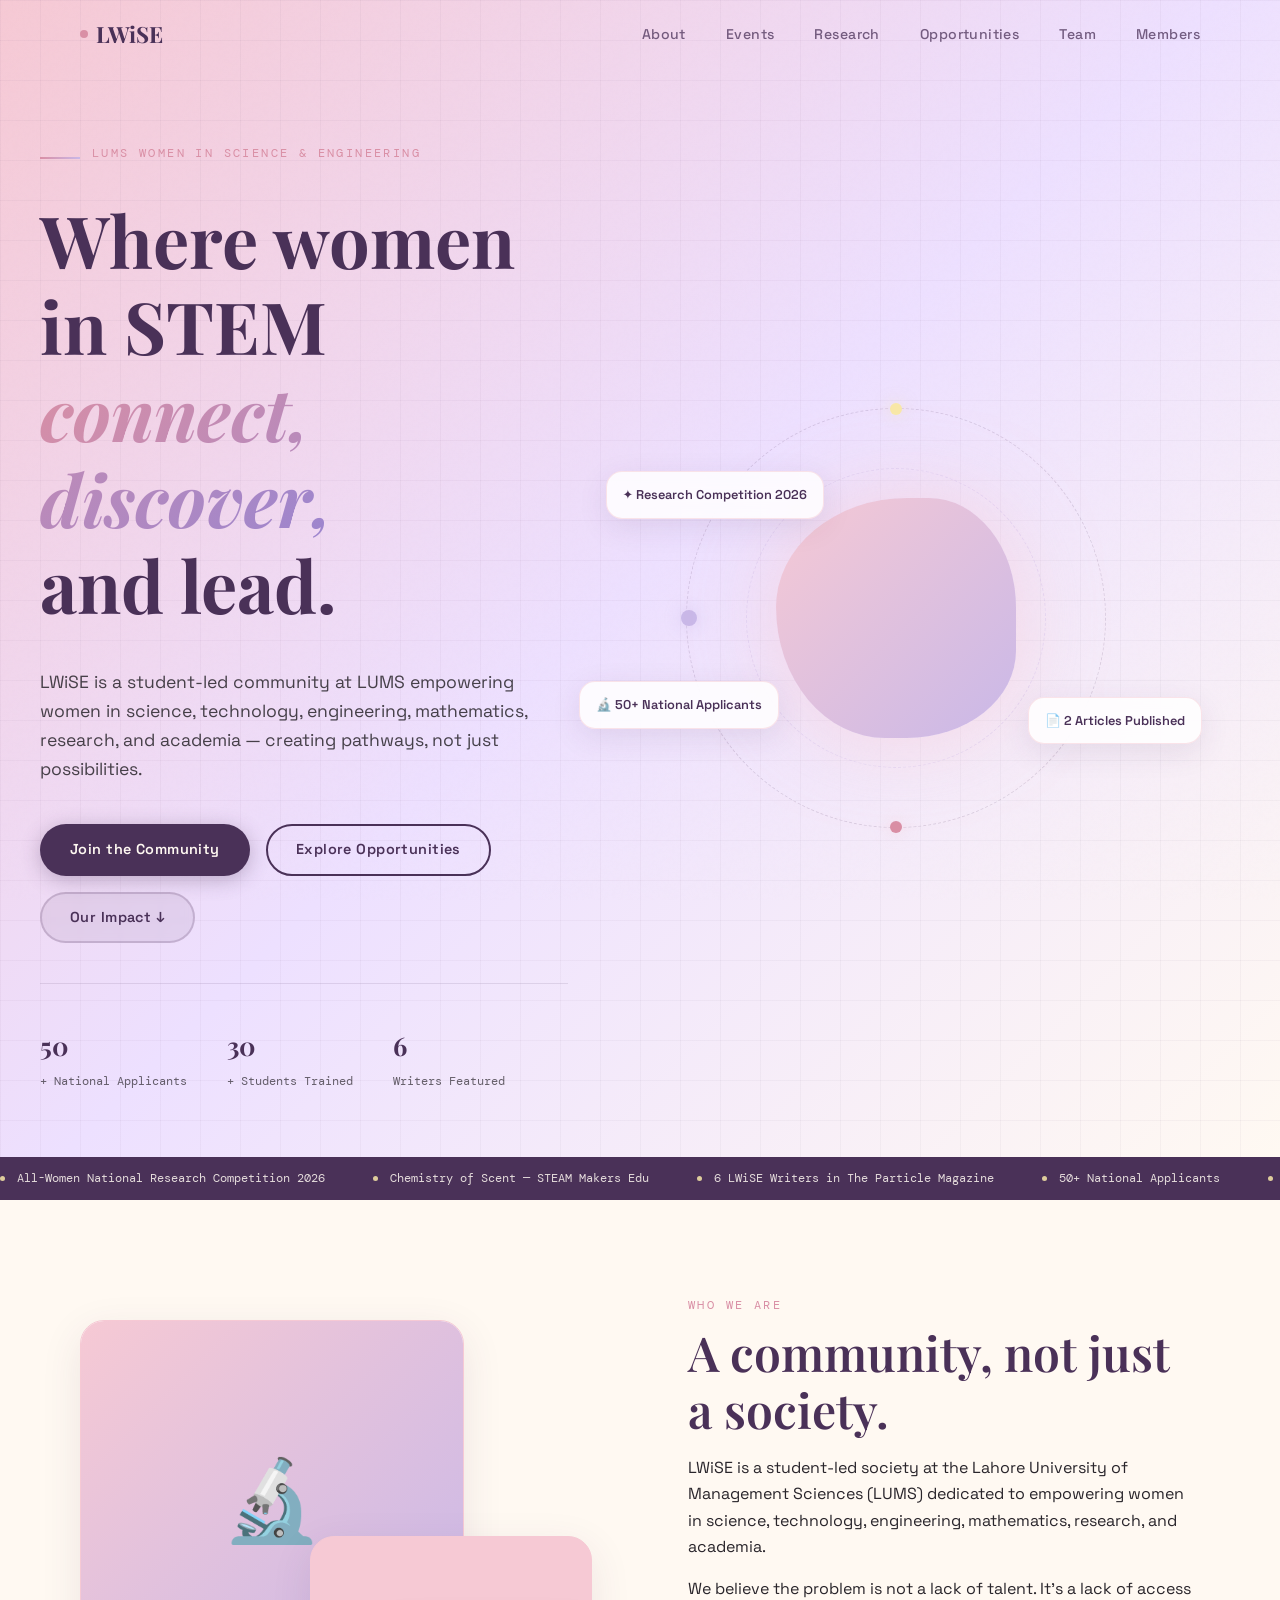
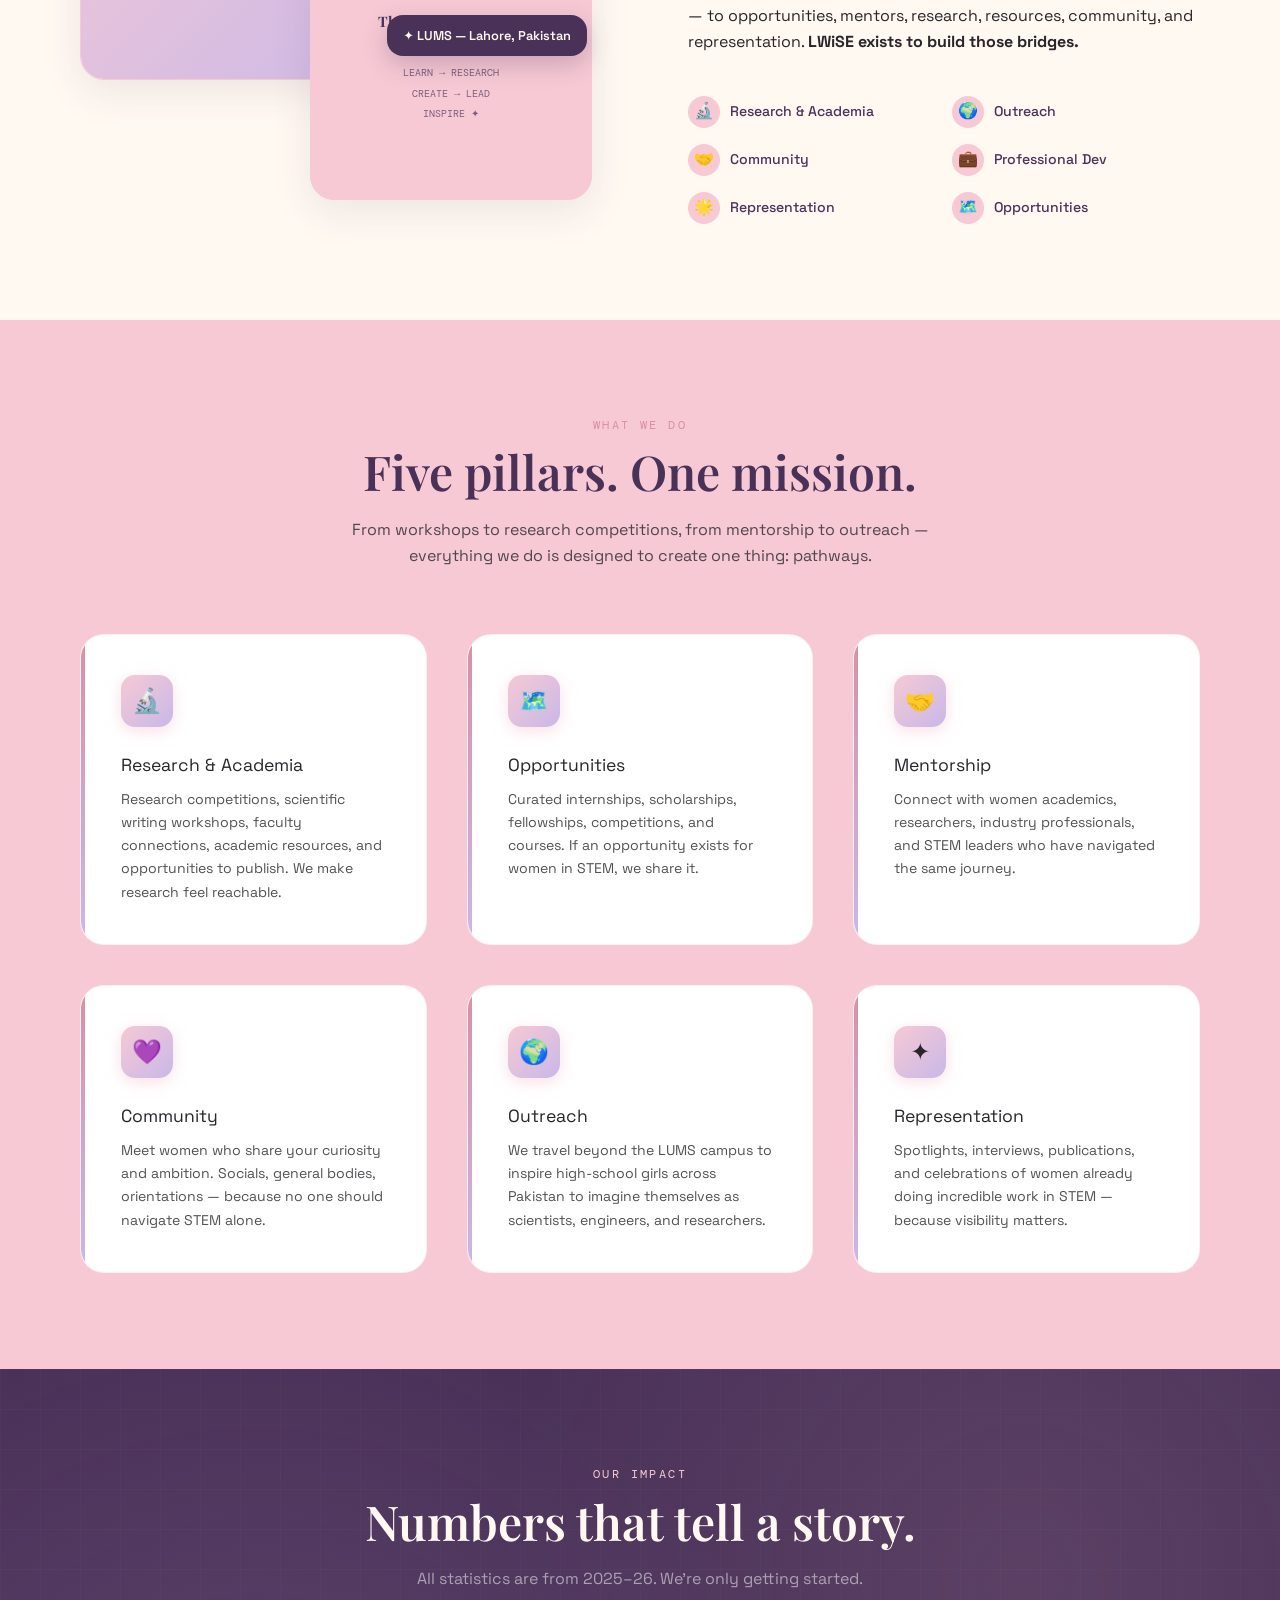
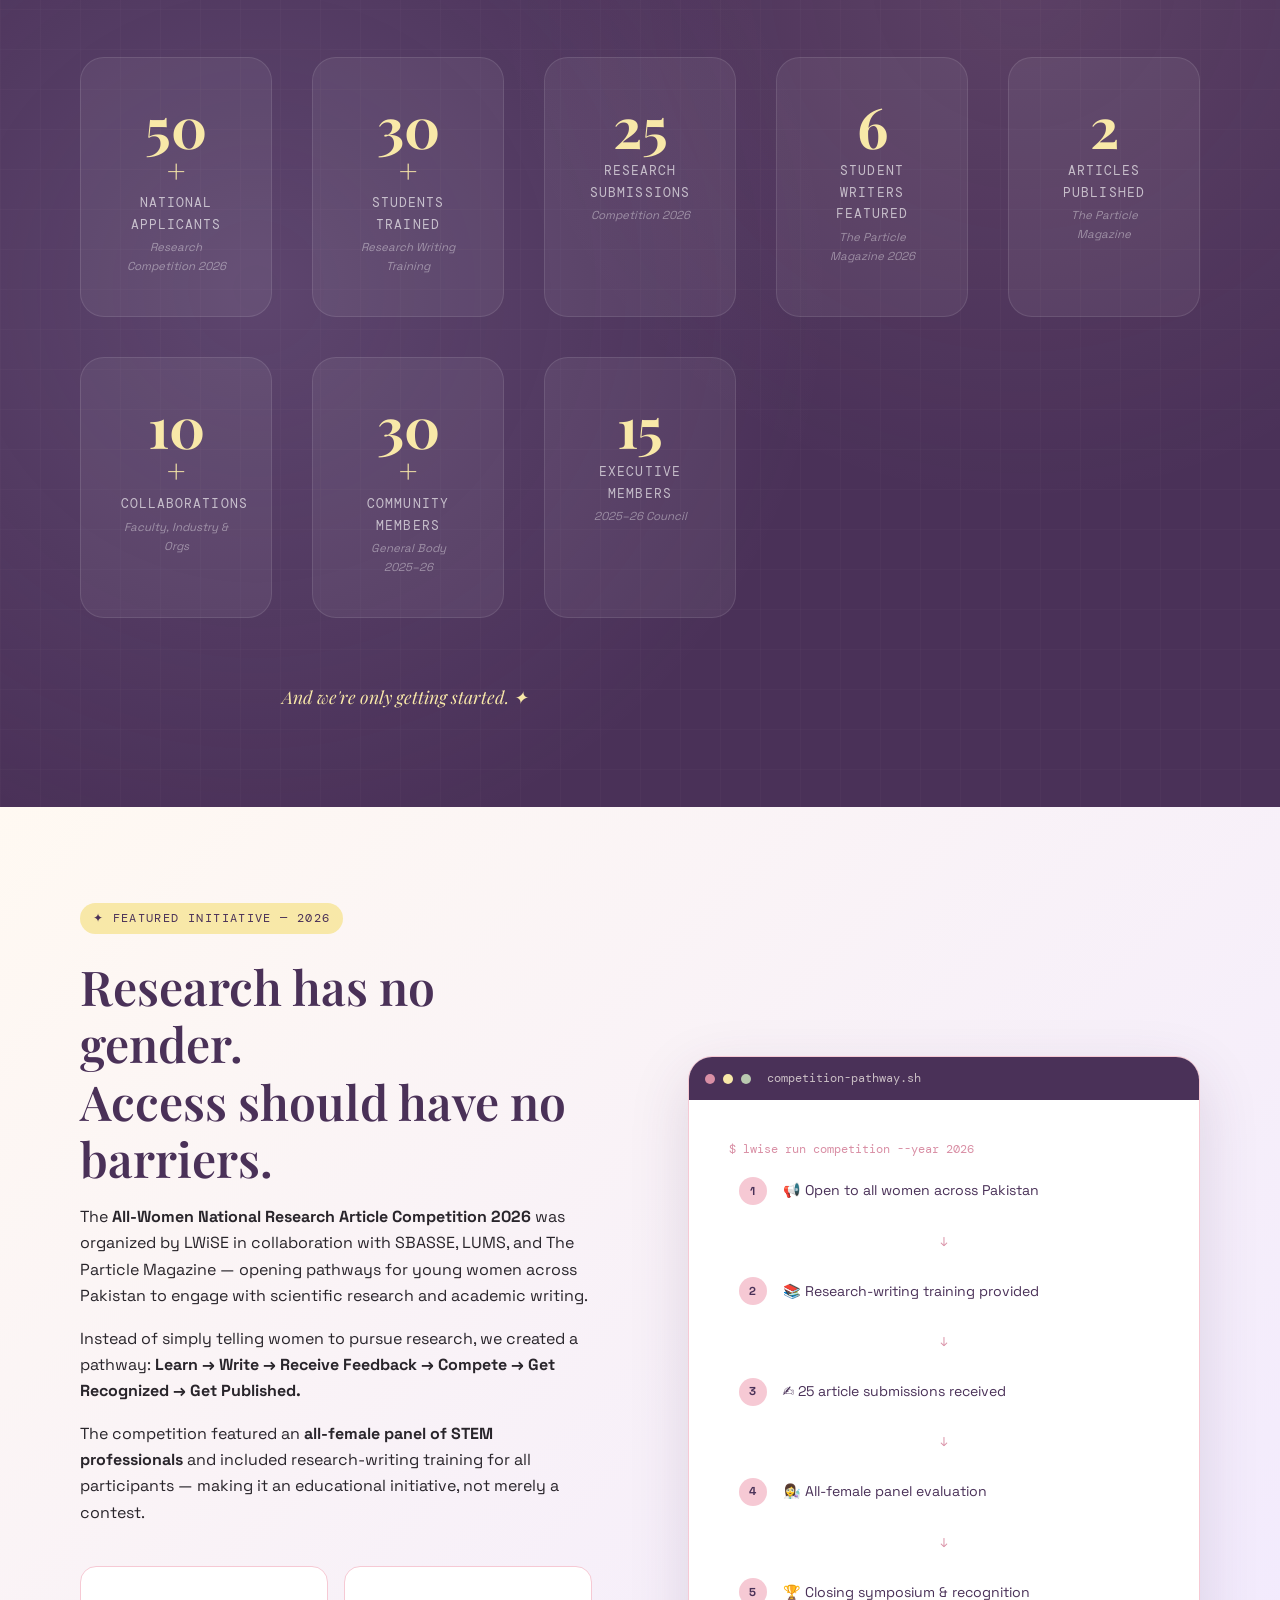
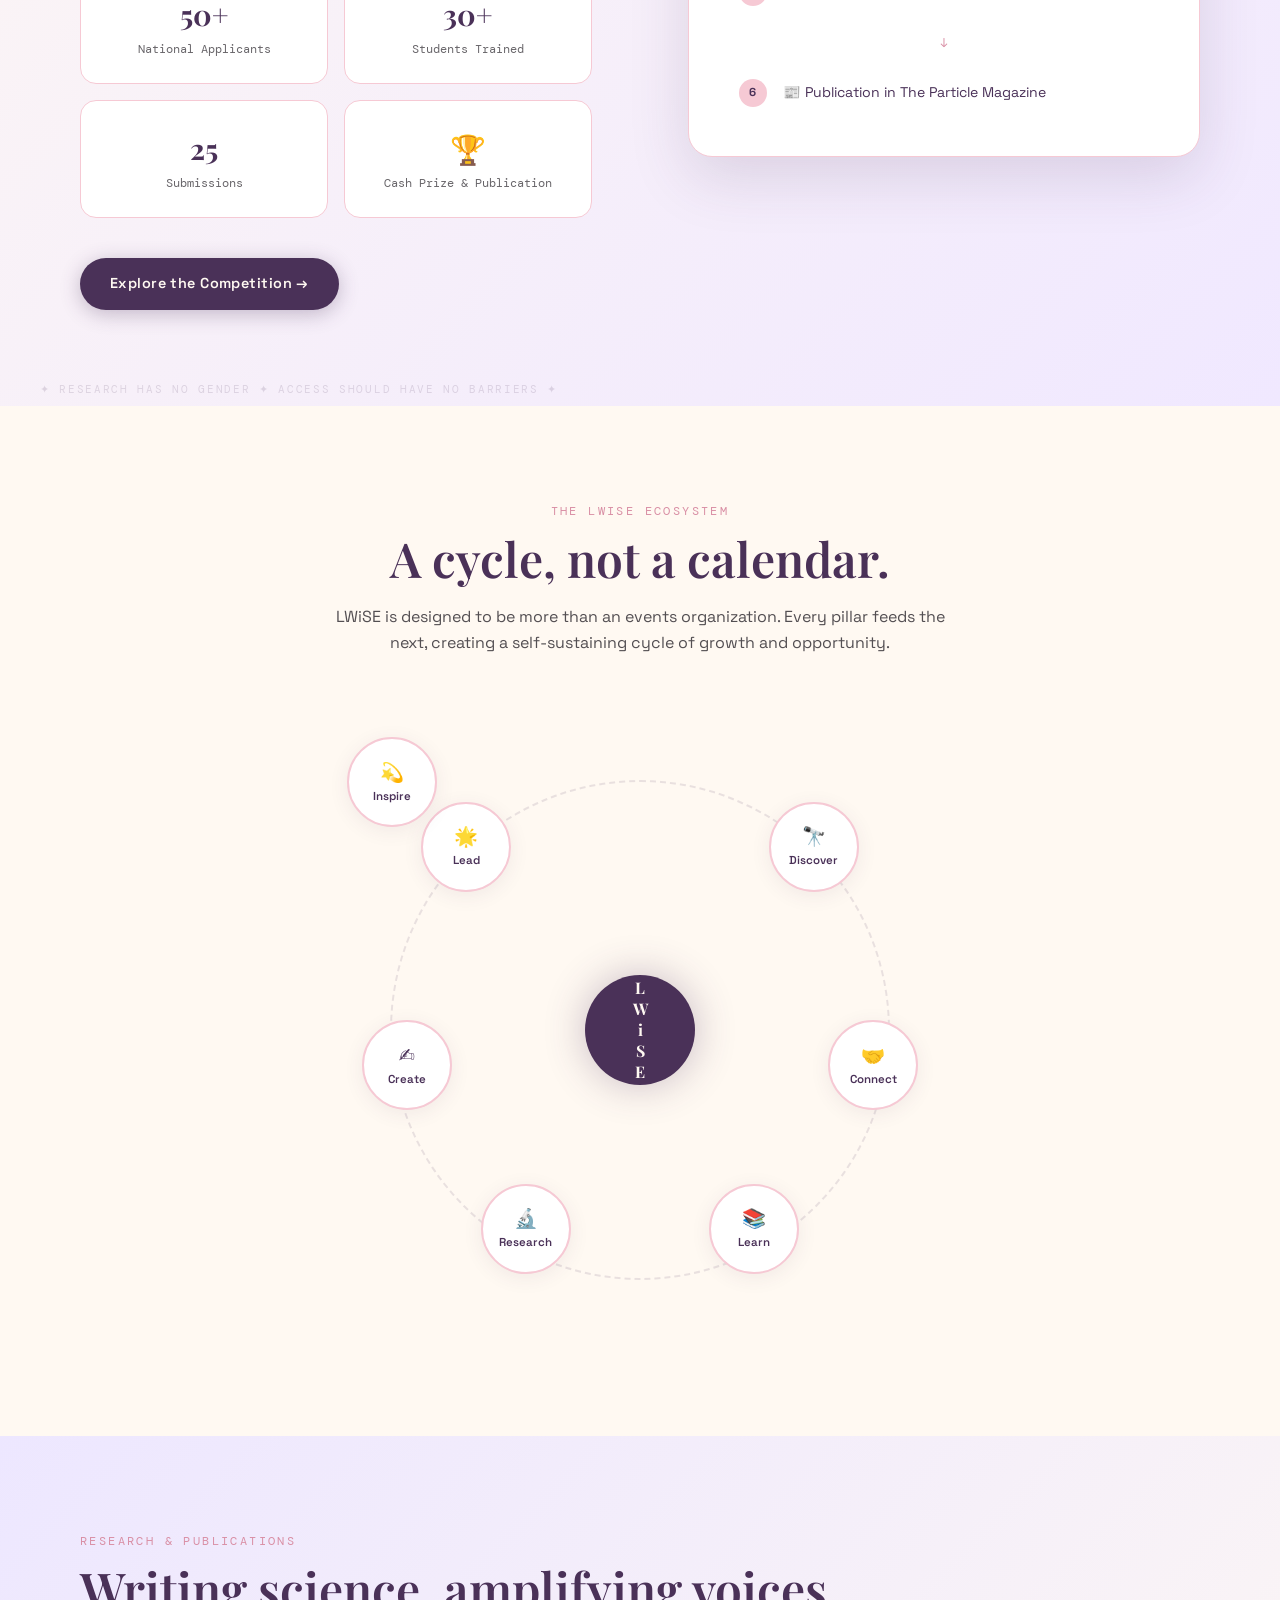
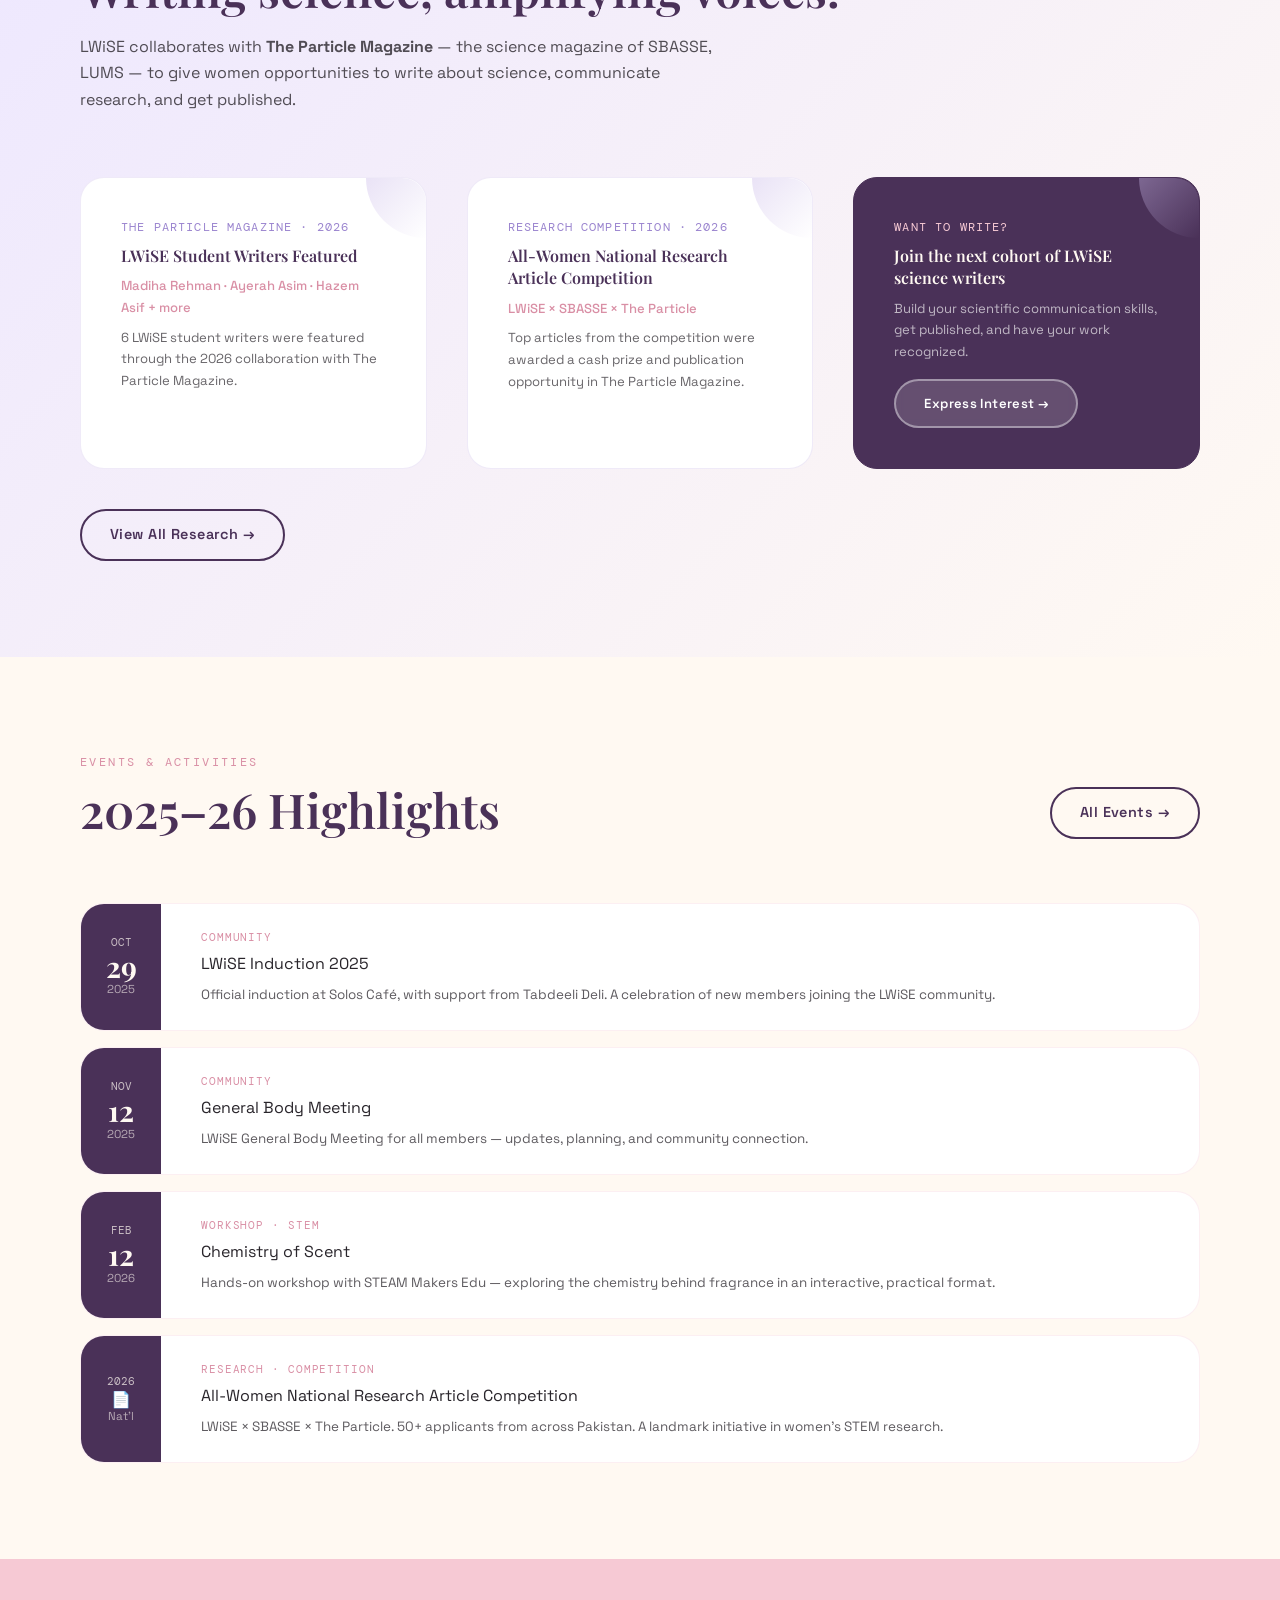
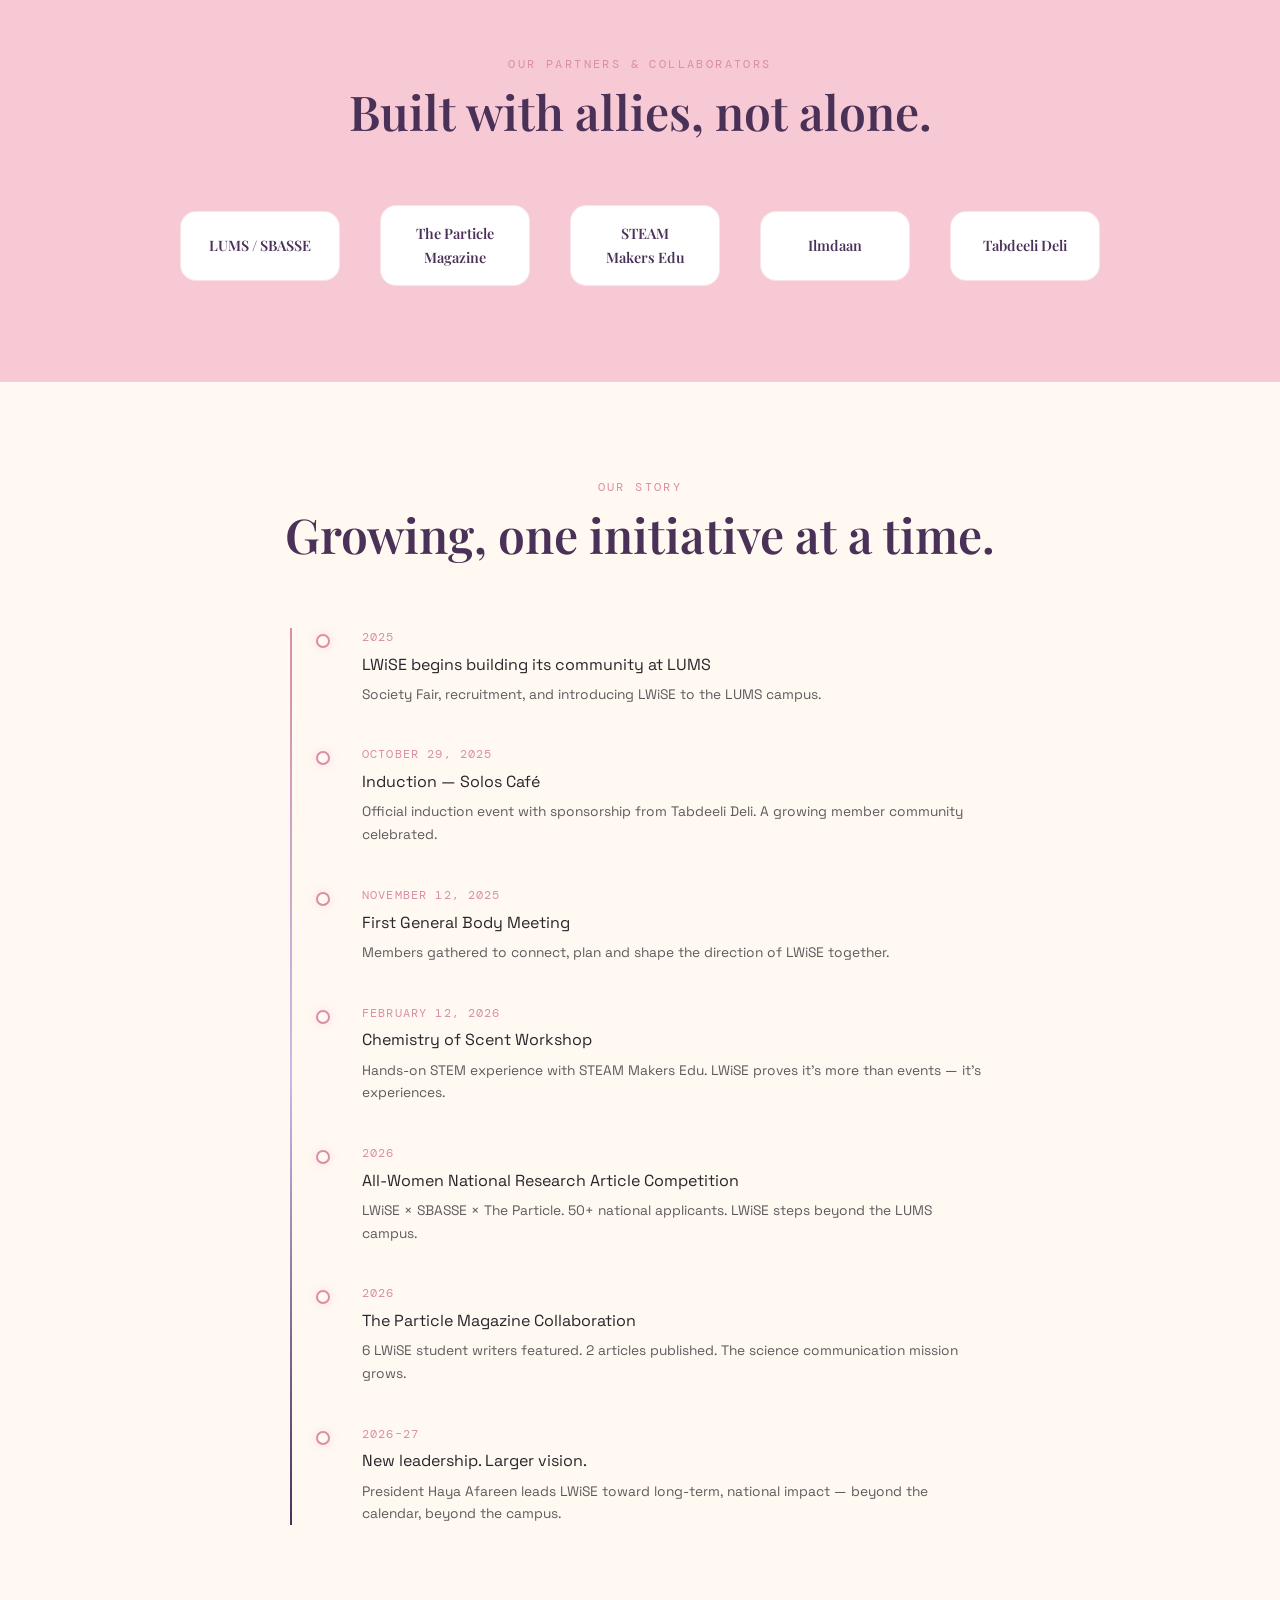
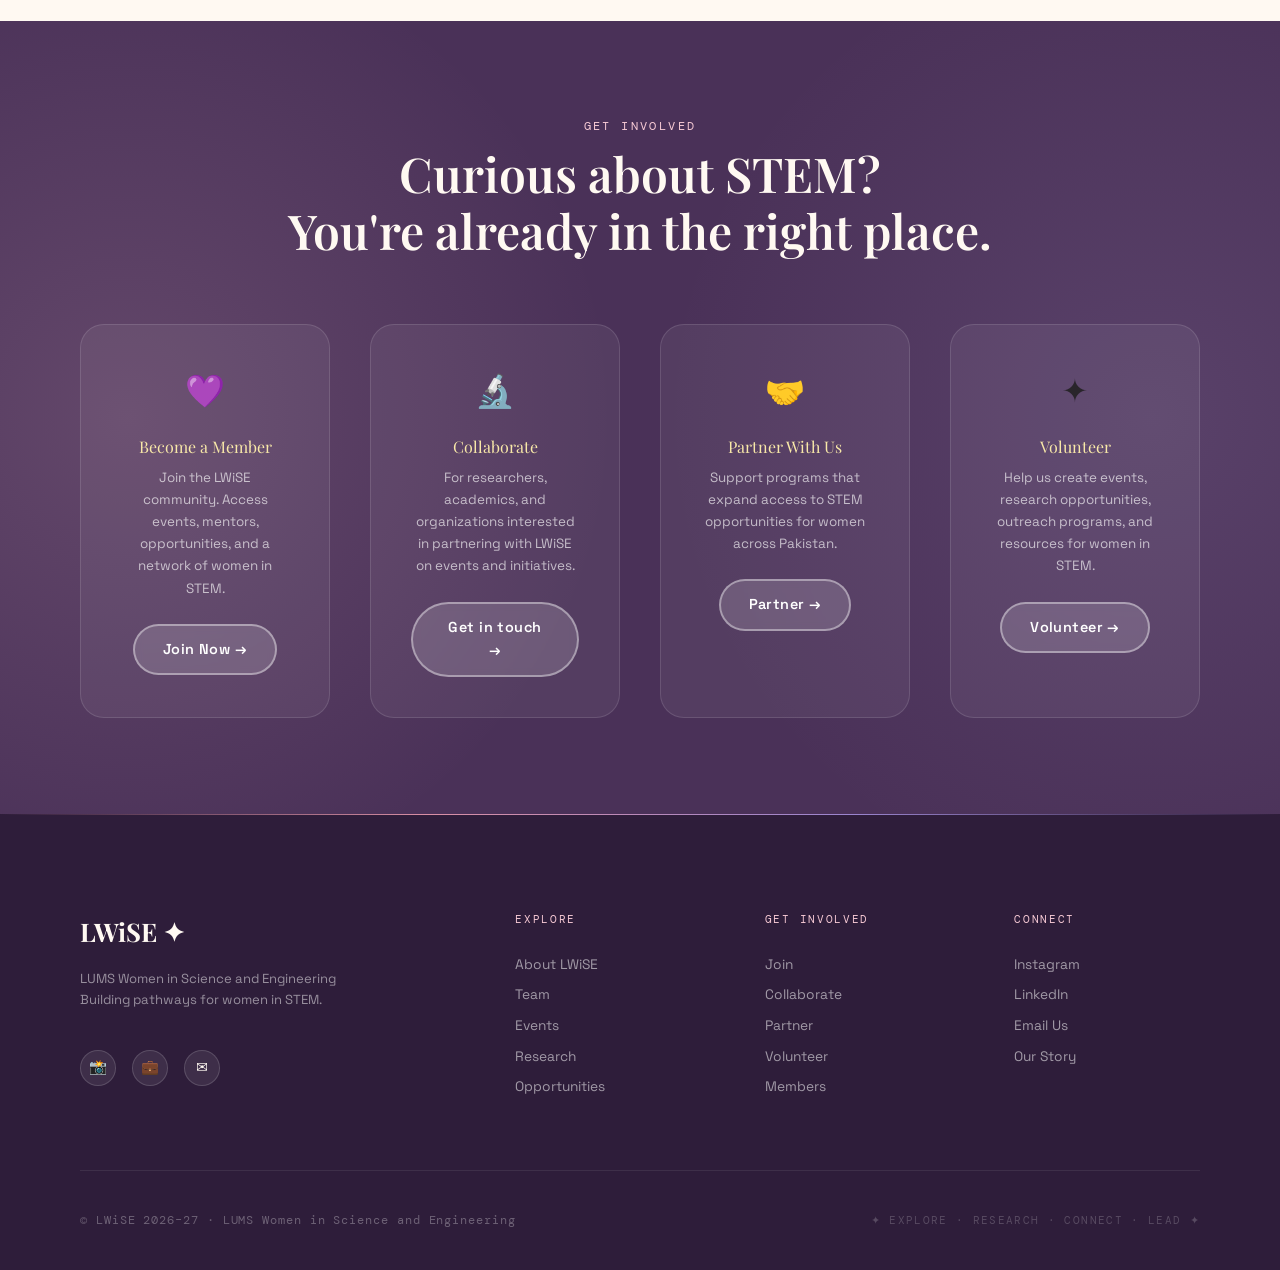
==== index.html @ a52eb92d "Initial LWiSE website — full build" ====
<!DOCTYPE html>
<html lang="en">
<head>
  <meta charset="UTF-8">
  <meta name="viewport" content="width=device-width, initial-scale=1.0">
  <meta name="description" content="LWiSE — LUMS Women in Science and Engineering. Empowering women to explore, research, lead, and shape the future of STEM.">
  <title>LWiSE — LUMS Women in Science and Engineering</title>
  <link rel="stylesheet" href="css/style.css">
  <link rel="preconnect" href="https://fonts.googleapis.com">
  <link rel="icon" href="data:image/svg+xml,<svg xmlns='http://www.w3.org/2000/svg' viewBox='0 0 100 100'><text y='.9em' font-size='90'>🔬</text></svg>">
</head>
<body>

<!-- Floating Y2K stars background -->
<div class="y2k-stars" id="y2kStars"></div>

<!-- ── NAV ─────────────────────────────────────────────── -->
<nav class="nav" id="mainNav">
  <div class="nav__inner">
    <a href="index.html" class="nav__logo">
      <span class="nav__logo-dot"></span>
      LWiSE
    </a>
    <ul class="nav__links">
      <li><a href="index.html#about" class="nav__link">About</a></li>
      <li><a href="events.html" class="nav__link">Events</a></li>
      <li><a href="research.html" class="nav__link">Research</a></li>
      <li><a href="opportunities.html" class="nav__link">Opportunities</a></li>
      <li><a href="team.html" class="nav__link">Team</a></li>
      <li><a href="members.html" class="nav__link">Members</a></li>
    </ul>
    <a href="join.html" class="btn btn--primary nav__cta" style="display:none;">Join LWiSE</a>
    <button class="nav__hamburger" id="navHamburger" aria-label="Menu">
      <span></span><span></span><span></span>
    </button>
  </div>
</nav>

<!-- Mobile nav -->
<div class="nav__mobile" id="navMobile">
  <button class="nav__close" id="navClose">✕</button>
  <a href="index.html#about" class="nav__link">About</a>
  <a href="events.html" class="nav__link">Events</a>
  <a href="research.html" class="nav__link">Research</a>
  <a href="opportunities.html" class="nav__link">Opportunities</a>
  <a href="team.html" class="nav__link">Team</a>
  <a href="members.html" class="nav__link">Members</a>
  <a href="join.html" class="btn btn--primary">Join LWiSE</a>
</div>

<!-- ── HERO ───────────────────────────────────────────────── -->
<section class="hero">
  <div class="hero__content">
    <div class="hero__inner">
      <div class="hero__text">
        <div class="hero__eyebrow-wrap">
          <div class="hero__eyebrow-line"></div>
          <span class="eyebrow">LUMS Women in Science & Engineering</span>
        </div>
        <h1 class="hero__title">
          Where women in STEM<br>
          <em>connect, discover,</em><br>
          and lead.
        </h1>
        <p class="hero__desc">
          LWiSE is a student-led community at LUMS empowering women in science, technology, engineering, mathematics, research, and academia — creating pathways, not just possibilities.
        </p>
        <div class="btn-row">
          <a href="join.html" class="btn btn--primary">Join the Community</a>
          <a href="opportunities.html" class="btn btn--outline">Explore Opportunities</a>
          <a href="#impact" class="btn btn--ghost" style="background:rgba(74,49,88,0.08);color:var(--plum);border-color:rgba(74,49,88,0.2);">Our Impact ↓</a>
        </div>
        <div class="hero__stats">
          <div>
            <span class="hero__stat-num counter" data-target="50">0</span>
            <span class="hero__stat-label mono">+ National Applicants</span>
          </div>
          <div>
            <span class="hero__stat-num counter" data-target="30">0</span>
            <span class="hero__stat-label mono">+ Students Trained</span>
          </div>
          <div>
            <span class="hero__stat-num counter" data-target="6">0</span>
            <span class="hero__stat-label mono">Writers Featured</span>
          </div>
        </div>
      </div>
      <div class="hero__visual" aria-hidden="true">
        <div class="hero__orbit">
          <div class="hero__orbit-dot"></div>
          <div class="hero__orbit-dot"></div>
          <div class="hero__orbit-dot"></div>
          <div class="hero__orbit-inner"></div>
          <div class="hero__blob"></div>
        </div>
        <div class="hero__floating-card hero__floating-card--1">✦ Research Competition 2026</div>
        <div class="hero__floating-card hero__floating-card--2">📄 2 Articles Published</div>
        <div class="hero__floating-card hero__floating-card--3">🔬 50+ National Applicants</div>
      </div>
    </div>
  </div>
</section>

<!-- ── TICKER ────────────────────────────────────────────── -->
<div class="ticker" aria-hidden="true">
  <div class="ticker__track" id="tickerTrack">
    <span class="ticker__item"><span class="ticker__dot"></span> All-Women National Research Competition 2026</span>
    <span class="ticker__item"><span class="ticker__dot"></span> Chemistry of Scent — STEAM Makers Edu</span>
    <span class="ticker__item"><span class="ticker__dot"></span> 6 LWiSE Writers in The Particle Magazine</span>
    <span class="ticker__item"><span class="ticker__dot"></span> 50+ National Applicants</span>
    <span class="ticker__item"><span class="ticker__dot"></span> Research. Community. Opportunities. Leadership.</span>
    <span class="ticker__item"><span class="ticker__dot"></span> LUMS × SBASSE × The Particle</span>
    <span class="ticker__item"><span class="ticker__dot"></span> Explore. Research. Connect. Lead.</span>
    <!-- duplicate for seamless loop -->
    <span class="ticker__item"><span class="ticker__dot"></span> All-Women National Research Competition 2026</span>
    <span class="ticker__item"><span class="ticker__dot"></span> Chemistry of Scent — STEAM Makers Edu</span>
    <span class="ticker__item"><span class="ticker__dot"></span> 6 LWiSE Writers in The Particle Magazine</span>
    <span class="ticker__item"><span class="ticker__dot"></span> 50+ National Applicants</span>
    <span class="ticker__item"><span class="ticker__dot"></span> Research. Community. Opportunities. Leadership.</span>
    <span class="ticker__item"><span class="ticker__dot"></span> LUMS × SBASSE × The Particle</span>
    <span class="ticker__item"><span class="ticker__dot"></span> Explore. Research. Connect. Lead.</span>
  </div>
</div>

<!-- ── ABOUT ──────────────────────────────────────────────── -->
<section class="section section--cream" id="about">
  <div class="container">
    <div class="about__grid">
      <div class="about__visual-stack" aria-hidden="true">
        <div class="about__visual-card about__visual-card--main">
          <div style="width:100%;height:100%;background:linear-gradient(135deg,var(--blush),var(--lilac));display:flex;align-items:center;justify-content:center;font-size:5rem;">🔬</div>
        </div>
        <div class="about__visual-card about__visual-card--accent">
          <div style="width:100%;height:100%;display:flex;align-items:center;justify-content:center;flex-direction:column;gap:0.5rem;padding:1.5rem;text-align:center;">
            <span style="font-family:var(--font-display);font-size:0.9rem;font-weight:700;color:var(--plum);">The LWiSE Ecosystem</span>
            <div style="font-family:var(--font-mono);font-size:0.65rem;color:var(--plum);opacity:0.7;line-height:2;">
              DISCOVER → CONNECT<br>LEARN → RESEARCH<br>CREATE → LEAD<br>INSPIRE ✦
            </div>
          </div>
        </div>
        <div class="about__visual-badge">
          ✦ LUMS — Lahore, Pakistan
        </div>
      </div>
      <div class="fade-up">
        <span class="eyebrow">Who We Are</span>
        <h2>A community, not just a society.</h2>
        <p style="margin-top:1rem;">
          LWiSE is a student-led society at the Lahore University of Management Sciences (LUMS) dedicated to empowering women in science, technology, engineering, mathematics, research, and academia.
        </p>
        <p style="margin-top:1rem;">
          We believe the problem is not a lack of talent. It's a lack of access — to opportunities, mentors, research, resources, community, and representation. <strong>LWiSE exists to build those bridges.</strong>
        </p>
        <div class="about__pillars">
          <div class="about__pillar">
            <div class="about__pillar-icon">🔬</div>Research & Academia
          </div>
          <div class="about__pillar">
            <div class="about__pillar-icon">🌍</div>Outreach
          </div>
          <div class="about__pillar">
            <div class="about__pillar-icon">🤝</div>Community
          </div>
          <div class="about__pillar">
            <div class="about__pillar-icon">💼</div>Professional Dev
          </div>
          <div class="about__pillar">
            <div class="about__pillar-icon">🌟</div>Representation
          </div>
          <div class="about__pillar">
            <div class="about__pillar-icon">🗺️</div>Opportunities
          </div>
        </div>
      </div>
    </div>
  </div>
</section>

<!-- ── WHAT WE DO ────────────────────────────────────────── -->
<section class="section" style="background:var(--blush);">
  <div class="container">
    <div class="section-header text-center fade-up">
      <span class="eyebrow">What We Do</span>
      <h2>Five pillars. One mission.</h2>
      <p style="margin:auto;margin-top:1rem;">From workshops to research competitions, from mentorship to outreach — everything we do is designed to create one thing: pathways.</p>
    </div>
    <div class="grid-3" style="margin-top:var(--space-2xl);">
      <div class="pillar-card fade-up">
        <div class="pillar-card__icon">🔬</div>
        <div class="pillar-card__title">Research &amp; Academia</div>
        <p class="pillar-card__desc">Research competitions, scientific writing workshops, faculty connections, academic resources, and opportunities to publish. We make research feel reachable.</p>
      </div>
      <div class="pillar-card fade-up">
        <div class="pillar-card__icon">🗺️</div>
        <div class="pillar-card__title">Opportunities</div>
        <p class="pillar-card__desc">Curated internships, scholarships, fellowships, competitions, and courses. If an opportunity exists for women in STEM, we share it.</p>
      </div>
      <div class="pillar-card fade-up">
        <div class="pillar-card__icon">🤝</div>
        <div class="pillar-card__title">Mentorship</div>
        <p class="pillar-card__desc">Connect with women academics, researchers, industry professionals, and STEM leaders who have navigated the same journey.</p>
      </div>
      <div class="pillar-card fade-up">
        <div class="pillar-card__icon">💜</div>
        <div class="pillar-card__title">Community</div>
        <p class="pillar-card__desc">Meet women who share your curiosity and ambition. Socials, general bodies, orientations — because no one should navigate STEM alone.</p>
      </div>
      <div class="pillar-card fade-up">
        <div class="pillar-card__icon">🌍</div>
        <div class="pillar-card__title">Outreach</div>
        <p class="pillar-card__desc">We travel beyond the LUMS campus to inspire high-school girls across Pakistan to imagine themselves as scientists, engineers, and researchers.</p>
      </div>
      <div class="pillar-card fade-up">
        <div class="pillar-card__icon">✦</div>
        <div class="pillar-card__title">Representation</div>
        <p class="pillar-card__desc">Spotlights, interviews, publications, and celebrations of women already doing incredible work in STEM — because visibility matters.</p>
      </div>
    </div>
  </div>
</section>

<!-- ── IMPACT ─────────────────────────────────────────────── -->
<section class="section impact" id="impact">
  <div class="container" style="position:relative;z-index:1;">
    <div class="section-header text-center fade-up">
      <span class="eyebrow" style="color:var(--blush);">Our Impact</span>
      <h2 style="color:var(--cream);">Numbers that tell a story.</h2>
      <p style="color:rgba(255,255,255,0.65);margin:auto;margin-top:1rem;">All statistics are from 2025–26. We're only getting started.</p>
    </div>
    <div class="impact__grid" style="margin-top:var(--space-2xl);">
      <div class="stat-card fade-up">
        <span class="stat-card__num counter" data-target="50">0</span><span class="stat-card__num" style="font-size:2rem;">+</span>
        <div class="stat-card__label">National Applicants</div>
        <div class="stat-card__sub">Research Competition 2026</div>
      </div>
      <div class="stat-card fade-up">
        <span class="stat-card__num counter" data-target="30">0</span><span class="stat-card__num" style="font-size:2rem;">+</span>
        <div class="stat-card__label">Students Trained</div>
        <div class="stat-card__sub">Research Writing Training</div>
      </div>
      <div class="stat-card fade-up">
        <span class="stat-card__num counter" data-target="25">0</span>
        <div class="stat-card__label">Research Submissions</div>
        <div class="stat-card__sub">Competition 2026</div>
      </div>
      <div class="stat-card fade-up">
        <span class="stat-card__num counter" data-target="6">0</span>
        <div class="stat-card__label">Student Writers Featured</div>
        <div class="stat-card__sub">The Particle Magazine 2026</div>
      </div>
      <div class="stat-card fade-up">
        <span class="stat-card__num counter" data-target="2">0</span>
        <div class="stat-card__label">Articles Published</div>
        <div class="stat-card__sub">The Particle Magazine</div>
      </div>
      <div class="stat-card fade-up">
        <span class="stat-card__num counter" data-target="10">0</span><span class="stat-card__num" style="font-size:2rem;">+</span>
        <div class="stat-card__label">Collaborations</div>
        <div class="stat-card__sub">Faculty, Industry & Orgs</div>
      </div>
      <div class="stat-card fade-up">
        <span class="stat-card__num counter" data-target="30">0</span><span class="stat-card__num" style="font-size:2rem;">+</span>
        <div class="stat-card__label">Community Members</div>
        <div class="stat-card__sub">General Body 2025–26</div>
      </div>
      <div class="stat-card fade-up">
        <span class="stat-card__num counter" data-target="15">0</span>
        <div class="stat-card__label">Executive Members</div>
        <div class="stat-card__sub">2025–26 Council</div>
      </div>
    </div>
    <p class="text-center" style="color:var(--butter);margin-top:var(--space-2xl);font-family:var(--font-display);font-size:1.1rem;font-style:italic;">And we're only getting started. ✦</p>
  </div>
</section>

<!-- ── FEATURED INITIATIVE ────────────────────────────────── -->
<section class="section initiative" id="initiative">
  <div class="container">
    <div class="initiative__inner">
      <div class="fade-up">
        <div class="initiative__tag">✦ FEATURED INITIATIVE — 2026</div>
        <h2>Research has no gender.<br>Access should have no barriers.</h2>
        <p style="margin-top:1rem;">The <strong>All-Women National Research Article Competition 2026</strong> was organized by LWiSE in collaboration with SBASSE, LUMS, and The Particle Magazine — opening pathways for young women across Pakistan to engage with scientific research and academic writing.</p>
        <p style="margin-top:1rem;">Instead of simply telling women to pursue research, we created a pathway: <strong>Learn → Write → Receive Feedback → Compete → Get Recognized → Get Published.</strong></p>
        <p style="margin-top:1rem;">The competition featured an <strong>all-female panel of STEM professionals</strong> and included research-writing training for all participants — making it an educational initiative, not merely a contest.</p>
        <div class="initiative__stat-grid">
          <div class="initiative__stat">
            <span class="initiative__stat-num">50+</span>
            <div class="initiative__stat-label">National Applicants</div>
          </div>
          <div class="initiative__stat">
            <span class="initiative__stat-num">30+</span>
            <div class="initiative__stat-label">Students Trained</div>
          </div>
          <div class="initiative__stat">
            <span class="initiative__stat-num">25</span>
            <div class="initiative__stat-label">Submissions</div>
          </div>
          <div class="initiative__stat">
            <span class="initiative__stat-num">🏆</span>
            <div class="initiative__stat-label">Cash Prize &amp; Publication</div>
          </div>
        </div>
        <div class="btn-row" style="margin-top:var(--space-xl);">
          <a href="research.html" class="btn btn--primary">Explore the Competition →</a>
        </div>
      </div>
      <div class="initiative__visual fade-up">
        <div class="initiative__mockup">
          <div class="initiative__mockup-header">
            <div class="initiative__mockup-dot" style="background:var(--rose);"></div>
            <div class="initiative__mockup-dot" style="background:var(--butter);"></div>
            <div class="initiative__mockup-dot" style="background:var(--sage);"></div>
            <span style="color:var(--cream);font-family:var(--font-mono);font-size:0.72rem;margin-left:0.5rem;opacity:0.7;">competition-pathway.sh</span>
          </div>
          <div class="initiative__mockup-body">
            <p style="font-family:var(--font-mono);font-size:0.72rem;color:var(--rose);margin-bottom:0.5rem;">$ lwise run competition --year 2026</p>
            <div class="initiative__timeline">
              <div class="timeline-step"><div class="timeline-step__num">1</div>📢 Open to all women across Pakistan</div>
              <div style="text-align:center;font-size:0.8rem;color:var(--rose);">↓</div>
              <div class="timeline-step"><div class="timeline-step__num">2</div>📚 Research-writing training provided</div>
              <div style="text-align:center;font-size:0.8rem;color:var(--rose);">↓</div>
              <div class="timeline-step"><div class="timeline-step__num">3</div>✍️ 25 article submissions received</div>
              <div style="text-align:center;font-size:0.8rem;color:var(--rose);">↓</div>
              <div class="timeline-step"><div class="timeline-step__num">4</div>👩‍🔬 All-female panel evaluation</div>
              <div style="text-align:center;font-size:0.8rem;color:var(--rose);">↓</div>
              <div class="timeline-step"><div class="timeline-step__num">5</div>🏆 Closing symposium &amp; recognition</div>
              <div style="text-align:center;font-size:0.8rem;color:var(--rose);">↓</div>
              <div class="timeline-step"><div class="timeline-step__num">6</div>📰 Publication in The Particle Magazine</div>
            </div>
          </div>
        </div>
      </div>
    </div>
  </div>
</section>

<!-- ── ECOSYSTEM ──────────────────────────────────────────── -->
<section class="section ecosystem" id="ecosystem">
  <div class="container">
    <div class="section-header text-center fade-up">
      <span class="eyebrow">The LWiSE Ecosystem</span>
      <h2>A cycle, not a calendar.</h2>
      <p style="margin:auto;margin-top:1rem;">LWiSE is designed to be more than an events organization. Every pillar feeds the next, creating a self-sustaining cycle of growth and opportunity.</p>
    </div>
    <div class="ecosystem__visual fade-up" aria-label="LWiSE ecosystem diagram">
      <div class="ecosystem__ring">
        <div class="ecosystem__center">L<br>W<br>i<br>S<br>E</div>
        <div class="ecosystem__node">
          <span class="ecosystem__node-icon">🔭</span>Discover
        </div>
        <div class="ecosystem__node">
          <span class="ecosystem__node-icon">🤝</span>Connect
        </div>
        <div class="ecosystem__node">
          <span class="ecosystem__node-icon">📚</span>Learn
        </div>
        <div class="ecosystem__node">
          <span class="ecosystem__node-icon">🔬</span>Research
        </div>
        <div class="ecosystem__node">
          <span class="ecosystem__node-icon">✍️</span>Create
        </div>
        <div class="ecosystem__node">
          <span class="ecosystem__node-icon">🌟</span>Lead
        </div>
        <div class="ecosystem__node">
          <span class="ecosystem__node-icon">💫</span>Inspire
        </div>
      </div>
    </div>
  </div>
</section>

<!-- ── THE PARTICLE ───────────────────────────────────────── -->
<section class="section" style="background:linear-gradient(135deg,#EDE7FF 0%,var(--cream) 100%);">
  <div class="container">
    <div class="section-header fade-up">
      <span class="eyebrow">Research &amp; Publications</span>
      <h2>Writing science, amplifying voices.</h2>
      <p style="margin-top:1rem;">LWiSE collaborates with <strong>The Particle Magazine</strong> — the science magazine of SBASSE, LUMS — to give women opportunities to write about science, communicate research, and get published.</p>
    </div>
    <div class="grid-3" style="margin-top:var(--space-xl);">
      <div class="pub-card fade-up">
        <div class="pub-card__journal">The Particle Magazine · 2026</div>
        <h4 class="pub-card__title">LWiSE Student Writers Featured</h4>
        <p class="pub-card__author">Madiha Rehman · Ayerah Asim · Hazem Asif + more</p>
        <p style="font-size:0.82rem;opacity:0.7;margin-top:0.5rem;max-width:100%;">6 LWiSE student writers were featured through the 2026 collaboration with The Particle Magazine.</p>
      </div>
      <div class="pub-card fade-up">
        <div class="pub-card__journal">Research Competition · 2026</div>
        <h4 class="pub-card__title">All-Women National Research Article Competition</h4>
        <p class="pub-card__author">LWiSE × SBASSE × The Particle</p>
        <p style="font-size:0.82rem;opacity:0.7;margin-top:0.5rem;max-width:100%;">Top articles from the competition were awarded a cash prize and publication opportunity in The Particle Magazine.</p>
      </div>
      <div class="pub-card fade-up" style="background:var(--plum);border-color:var(--plum);">
        <div class="pub-card__journal" style="color:var(--blush);">Want to Write?</div>
        <h4 class="pub-card__title" style="color:var(--cream);">Join the next cohort of LWiSE science writers</h4>
        <p style="font-size:0.82rem;color:rgba(255,255,255,0.65);max-width:100%;margin-top:0.5rem;">Build your scientific communication skills, get published, and have your work recognized.</p>
        <a href="join.html" class="btn btn--ghost" style="margin-top:1rem;font-size:0.82rem;">Express Interest →</a>
      </div>
    </div>
    <a href="research.html" class="btn btn--outline" style="margin-top:var(--space-xl);">View All Research →</a>
  </div>
</section>

<!-- ── EVENTS PREVIEW ─────────────────────────────────────── -->
<section class="section section--cream" id="events-preview">
  <div class="container">
    <div class="section-header fade-up" style="display:flex;justify-content:space-between;align-items:flex-end;flex-wrap:wrap;gap:1rem;">
      <div>
        <span class="eyebrow">Events &amp; Activities</span>
        <h2>2025–26 Highlights</h2>
      </div>
      <a href="events.html" class="btn btn--outline">All Events →</a>
    </div>
    <div style="display:flex;flex-direction:column;gap:var(--space-md);margin-top:var(--space-xl);">
      <div class="event-card fade-up">
        <div class="event-card__date">
          <div class="event-card__date-month">Oct</div>
          <div class="event-card__date-day">29</div>
          <div class="event-card__date-year">2025</div>
        </div>
        <div class="event-card__body">
          <div class="event-card__tag">Community</div>
          <div class="event-card__title">LWiSE Induction 2025</div>
          <div class="event-card__desc">Official induction at Solos Café, with support from Tabdeeli Deli. A celebration of new members joining the LWiSE community.</div>
        </div>
      </div>
      <div class="event-card fade-up">
        <div class="event-card__date">
          <div class="event-card__date-month">Nov</div>
          <div class="event-card__date-day">12</div>
          <div class="event-card__date-year">2025</div>
        </div>
        <div class="event-card__body">
          <div class="event-card__tag">Community</div>
          <div class="event-card__title">General Body Meeting</div>
          <div class="event-card__desc">LWiSE General Body Meeting for all members — updates, planning, and community connection.</div>
        </div>
      </div>
      <div class="event-card fade-up">
        <div class="event-card__date">
          <div class="event-card__date-month">Feb</div>
          <div class="event-card__date-day">12</div>
          <div class="event-card__date-year">2026</div>
        </div>
        <div class="event-card__body">
          <div class="event-card__tag">Workshop · STEM</div>
          <div class="event-card__title">Chemistry of Scent</div>
          <div class="event-card__desc">Hands-on workshop with STEAM Makers Edu — exploring the chemistry behind fragrance in an interactive, practical format.</div>
        </div>
      </div>
      <div class="event-card fade-up">
        <div class="event-card__date">
          <div class="event-card__date-month">2026</div>
          <div class="event-card__date-day" style="font-size:1rem;">📄</div>
          <div class="event-card__date-year">Nat'l</div>
        </div>
        <div class="event-card__body">
          <div class="event-card__tag">Research · Competition</div>
          <div class="event-card__title">All-Women National Research Article Competition</div>
          <div class="event-card__desc">LWiSE × SBASSE × The Particle. 50+ applicants from across Pakistan. A landmark initiative in women's STEM research.</div>
        </div>
      </div>
    </div>
  </div>
</section>

<!-- ── PARTNERS ───────────────────────────────────────────── -->
<section class="section" style="background:var(--blush);">
  <div class="container">
    <div class="section-header text-center fade-up">
      <span class="eyebrow">Our Partners &amp; Collaborators</span>
      <h2>Built with allies, not alone.</h2>
    </div>
    <div class="partners-grid fade-up">
      <div class="partner-logo">LUMS / SBASSE</div>
      <div class="partner-logo">The Particle<br>Magazine</div>
      <div class="partner-logo">STEAM<br>Makers Edu</div>
      <div class="partner-logo">Ilmdaan</div>
      <div class="partner-logo">Tabdeeli Deli</div>
    </div>
  </div>
</section>

<!-- ── OUR STORY ──────────────────────────────────────────── -->
<section class="section section--cream" id="story">
  <div class="container">
    <div class="section-header text-center fade-up">
      <span class="eyebrow">Our Story</span>
      <h2>Growing, one initiative at a time.</h2>
    </div>
    <div class="story-timeline" style="margin-top:var(--space-2xl);">
      <div class="story-event fade-up">
        <div class="story-event__date">2025</div>
        <div class="story-event__title">LWiSE begins building its community at LUMS</div>
        <div class="story-event__desc">Society Fair, recruitment, and introducing LWiSE to the LUMS campus.</div>
      </div>
      <div class="story-event fade-up">
        <div class="story-event__date">October 29, 2025</div>
        <div class="story-event__title">Induction — Solos Café</div>
        <div class="story-event__desc">Official induction event with sponsorship from Tabdeeli Deli. A growing member community celebrated.</div>
      </div>
      <div class="story-event fade-up">
        <div class="story-event__date">November 12, 2025</div>
        <div class="story-event__title">First General Body Meeting</div>
        <div class="story-event__desc">Members gathered to connect, plan and shape the direction of LWiSE together.</div>
      </div>
      <div class="story-event fade-up">
        <div class="story-event__date">February 12, 2026</div>
        <div class="story-event__title">Chemistry of Scent Workshop</div>
        <div class="story-event__desc">Hands-on STEM experience with STEAM Makers Edu. LWiSE proves it's more than events — it's experiences.</div>
      </div>
      <div class="story-event fade-up">
        <div class="story-event__date">2026</div>
        <div class="story-event__title">All-Women National Research Article Competition</div>
        <div class="story-event__desc">LWiSE × SBASSE × The Particle. 50+ national applicants. LWiSE steps beyond the LUMS campus.</div>
      </div>
      <div class="story-event fade-up">
        <div class="story-event__date">2026</div>
        <div class="story-event__title">The Particle Magazine Collaboration</div>
        <div class="story-event__desc">6 LWiSE student writers featured. 2 articles published. The science communication mission grows.</div>
      </div>
      <div class="story-event fade-up">
        <div class="story-event__date">2026–27</div>
        <div class="story-event__title">New leadership. Larger vision.</div>
        <div class="story-event__desc">President Haya Afareen leads LWiSE toward long-term, national impact — beyond the calendar, beyond the campus.</div>
      </div>
    </div>
  </div>
</section>

<!-- ── JOIN CTA ───────────────────────────────────────────── -->
<section class="section join-section">
  <div class="container" style="position:relative;z-index:1;">
    <div class="section-header text-center fade-up">
      <span class="eyebrow" style="color:var(--blush);">Get Involved</span>
      <h2 style="color:var(--cream);">Curious about STEM?<br>You're already in the right place.</h2>
    </div>
    <div class="join-grid">
      <div class="join-option fade-up">
        <span class="join-option__icon">💜</span>
        <div class="join-option__title">Become a Member</div>
        <p class="join-option__desc">Join the LWiSE community. Access events, mentors, opportunities, and a network of women in STEM.</p>
        <a href="join.html" class="btn btn--ghost" style="margin-top:var(--space-lg);">Join Now →</a>
      </div>
      <div class="join-option fade-up">
        <span class="join-option__icon">🔬</span>
        <div class="join-option__title">Collaborate</div>
        <p class="join-option__desc">For researchers, academics, and organizations interested in partnering with LWiSE on events and initiatives.</p>
        <a href="join.html#collaborate" class="btn btn--ghost" style="margin-top:var(--space-lg);">Get in touch →</a>
      </div>
      <div class="join-option fade-up">
        <span class="join-option__icon">🤝</span>
        <div class="join-option__title">Partner With Us</div>
        <p class="join-option__desc">Support programs that expand access to STEM opportunities for women across Pakistan.</p>
        <a href="join.html#partner" class="btn btn--ghost" style="margin-top:var(--space-lg);">Partner →</a>
      </div>
      <div class="join-option fade-up">
        <span class="join-option__icon">✦</span>
        <div class="join-option__title">Volunteer</div>
        <p class="join-option__desc">Help us create events, research opportunities, outreach programs, and resources for women in STEM.</p>
        <a href="join.html#volunteer" class="btn btn--ghost" style="margin-top:var(--space-lg);">Volunteer →</a>
      </div>
    </div>
  </div>
</section>

<!-- ── FOOTER ─────────────────────────────────────────────── -->
<footer class="footer">
  <div class="container">
    <div class="footer__grid">
      <div class="footer__brand">
        <div class="footer__logo">LWiSE ✦</div>
        <div class="footer__tagline">LUMS Women in Science and Engineering<br>Building pathways for women in STEM.</div>
        <div class="footer__socials">
          <a href="#" class="footer__social" aria-label="Instagram">📸</a>
          <a href="#" class="footer__social" aria-label="LinkedIn">💼</a>
          <a href="mailto:lwise@lums.edu.pk" class="footer__social" aria-label="Email">✉️</a>
        </div>
      </div>
      <div>
        <div class="footer__col-header">Explore</div>
        <a href="index.html#about" class="footer__link">About LWiSE</a>
        <a href="team.html" class="footer__link">Team</a>
        <a href="events.html" class="footer__link">Events</a>
        <a href="research.html" class="footer__link">Research</a>
        <a href="opportunities.html" class="footer__link">Opportunities</a>
      </div>
      <div>
        <div class="footer__col-header">Get Involved</div>
        <a href="join.html" class="footer__link">Join</a>
        <a href="join.html#collaborate" class="footer__link">Collaborate</a>
        <a href="join.html#partner" class="footer__link">Partner</a>
        <a href="join.html#volunteer" class="footer__link">Volunteer</a>
        <a href="members.html" class="footer__link">Members</a>
      </div>
      <div>
        <div class="footer__col-header">Connect</div>
        <a href="#" class="footer__link">Instagram</a>
        <a href="#" class="footer__link">LinkedIn</a>
        <a href="mailto:lwise@lums.edu.pk" class="footer__link">Email Us</a>
        <a href="index.html#story" class="footer__link">Our Story</a>
      </div>
    </div>
    <div class="footer__bottom">
      <div class="footer__copyright">© LWiSE 2026–27 · LUMS Women in Science and Engineering</div>
      <div class="footer__y2k">✦ EXPLORE · RESEARCH · CONNECT · LEAD ✦</div>
    </div>
  </div>
</footer>

<script src="js/main.js"></script>
</body>
</html>
---- css/style.css ----
/* ============================================================
   LWiSE — LUMS Women in Science and Engineering
   Design System: Y2K × Feminine Scientific × Modern Premium
   ============================================================ */

@import url('https://fonts.googleapis.com/css2?family=Space+Grotesk:wght@300;400;500;600;700&family=Playfair+Display:ital,wght@0,400;0,600;0,700;1,400;1,600&family=DM+Mono:ital,wght@0,300;0,400;1,300&display=swap');

/* ── TOKENS ─────────────────────────────────────────────── */
:root {
  --cream:       #FFF9F2;
  --blush:       #F6C9D4;
  --blush-dark:  #D98FA5;
  --butter:      #F8E8A8;
  --butter-dark: #E8CC60;
  --lilac:       #C9B8E8;
  --lilac-dark:  #9B85CF;
  --plum:        #4A3158;
  --plum-deep:   #2E1D3A;
  --rose:        #D98FA5;
  --sage:        #B9C9B0;
  --charcoal:    #29252B;
  --white:       #FFFFFF;

  /* Y2K glow colors */
  --glow-pink:   rgba(246,201,212,0.6);
  --glow-lilac:  rgba(201,184,232,0.5);
  --glow-butter: rgba(248,232,168,0.5);

  /* Typography */
  --font-display: 'Playfair Display', Georgia, serif;
  --font-body:    'Space Grotesk', system-ui, sans-serif;
  --font-mono:    'DM Mono', 'Courier New', monospace;

  /* Spacing scale */
  --space-xs:  0.25rem;
  --space-sm:  0.5rem;
  --space-md:  1rem;
  --space-lg:  1.5rem;
  --space-xl:  2.5rem;
  --space-2xl: 4rem;
  --space-3xl: 6rem;

  /* Radii */
  --radius-sm:   0.5rem;
  --radius-md:   1rem;
  --radius-lg:   1.5rem;
  --radius-pill: 9999px;

  /* Transitions */
  --ease:        cubic-bezier(0.25, 0.46, 0.45, 0.94);
  --ease-bounce: cubic-bezier(0.34, 1.56, 0.64, 1);
}

/* ── RESET ───────────────────────────────────────────────── */
*, *::before, *::after { box-sizing: border-box; margin: 0; padding: 0; }

html { scroll-behavior: smooth; overflow-x: hidden; }

body {
  font-family: var(--font-body);
  background-color: var(--cream);
  color: var(--charcoal);
  line-height: 1.65;
  overflow-x: hidden;
}

img { display: block; max-width: 100%; }
a  { text-decoration: none; color: inherit; }
ul, ol { list-style: none; }

/* ── Y2K CURSOR & GLOBAL SPARKLE ─────────────────────────── */
body { cursor: url("data:image/svg+xml,%3Csvg xmlns='http://www.w3.org/2000/svg' width='24' height='24' viewBox='0 0 24 24'%3E%3Ccircle cx='12' cy='12' r='4' fill='%234A3158' opacity='0.8'/%3E%3C/svg%3E") 12 12, auto; }

/* ── SCROLLBAR ───────────────────────────────────────────── */
::-webkit-scrollbar { width: 8px; }
::-webkit-scrollbar-track { background: var(--cream); }
::-webkit-scrollbar-thumb { background: var(--blush-dark); border-radius: var(--radius-pill); }

/* ── Y2K FLOATING STARS ──────────────────────────────────── */
.y2k-stars {
  position: fixed; top: 0; left: 0; width: 100%; height: 100%;
  pointer-events: none; z-index: 0; overflow: hidden;
}
.y2k-star {
  position: absolute;
  width: 6px; height: 6px;
  background: var(--butter);
  clip-path: polygon(50% 0%, 61% 35%, 98% 35%, 68% 57%, 79% 91%, 50% 70%, 21% 91%, 32% 57%, 2% 35%, 39% 35%);
  animation: floatStar linear infinite;
  opacity: 0;
}
@keyframes floatStar {
  0%   { transform: translateY(100vh) rotate(0deg); opacity: 0; }
  10%  { opacity: 1; }
  90%  { opacity: 1; }
  100% { transform: translateY(-20px) rotate(360deg); opacity: 0; }
}

/* ── NOISE OVERLAY ───────────────────────────────────────── */
body::before {
  content: '';
  position: fixed; inset: 0;
  background-image: url("data:image/svg+xml,%3Csvg viewBox='0 0 200 200' xmlns='http://www.w3.org/2000/svg'%3E%3Cfilter id='n'%3E%3CfeTurbulence type='fractalNoise' baseFrequency='0.9' numOctaves='4' stitchTiles='stitch'/%3E%3C/filter%3E%3Crect width='100%25' height='100%25' filter='url(%23n)' opacity='0.03'/%3E%3C/svg%3E");
  pointer-events: none; z-index: 1; opacity: 0.4;
}

/* ── TYPOGRAPHY ─────────────────────────────────────────── */
h1, h2, h3, h4, h5 {
  font-family: var(--font-display);
  color: var(--plum);
  line-height: 1.2;
}
h1 { font-size: clamp(2.4rem, 6vw, 4.5rem); font-weight: 700; }
h2 { font-size: clamp(1.8rem, 4vw, 3rem); font-weight: 600; }
h3 { font-size: clamp(1.2rem, 2.5vw, 1.8rem); font-weight: 600; }
h4 { font-size: 1.1rem; font-weight: 600; }
p  { font-size: 1rem; color: var(--charcoal); max-width: 65ch; }

.mono { font-family: var(--font-mono); font-size: 0.85em; }

/* ── UTILITY CLASSES ─────────────────────────────────────── */
.container { max-width: 1200px; margin-inline: auto; padding-inline: var(--space-xl); }
.section    { padding-block: var(--space-3xl); position: relative; z-index: 2; }
.section--cream  { background: var(--cream); }
.section--blush  { background: var(--blush); }
.section--plum   { background: var(--plum); color: var(--cream); }
.section--lilac  { background: linear-gradient(135deg, #EDE7FF 0%, #F6C9D4 100%); }

.text-center { text-align: center; }
.text-plum   { color: var(--plum); }
.text-cream  { color: var(--cream); }
.text-rose   { color: var(--rose); }
.text-lilac  { color: var(--lilac-dark); }

.eyebrow {
  font-family: var(--font-mono);
  font-size: 0.75rem;
  letter-spacing: 0.2em;
  text-transform: uppercase;
  color: var(--rose);
  margin-bottom: var(--space-sm);
  display: block;
}

.section-header {
  margin-bottom: var(--space-2xl);
}
.section-header p {
  margin-top: var(--space-md);
  color: var(--charcoal);
  opacity: 0.8;
}

/* ── BUTTONS ─────────────────────────────────────────────── */
.btn {
  display: inline-flex; align-items: center; gap: 0.5rem;
  padding: 0.75rem 1.75rem;
  border-radius: var(--radius-pill);
  font-family: var(--font-body);
  font-size: 0.9rem;
  font-weight: 600;
  letter-spacing: 0.03em;
  cursor: pointer;
  border: 2px solid transparent;
  transition: all 0.25s var(--ease);
  position: relative;
  overflow: hidden;
}
.btn::before {
  content: '';
  position: absolute; inset: 0;
  background: white;
  opacity: 0;
  transition: opacity 0.2s;
}
.btn:hover::before { opacity: 0.1; }
.btn:active { transform: scale(0.97); }

.btn--primary {
  background: var(--plum);
  color: var(--cream);
  box-shadow: 0 4px 20px rgba(74,49,88,0.3);
}
.btn--primary:hover {
  background: var(--plum-deep);
  transform: translateY(-2px);
  box-shadow: 0 8px 30px rgba(74,49,88,0.4);
}

.btn--outline {
  background: transparent;
  border-color: var(--plum);
  color: var(--plum);
}
.btn--outline:hover {
  background: var(--plum);
  color: var(--cream);
  transform: translateY(-2px);
}

.btn--cream {
  background: var(--cream);
  color: var(--plum);
}
.btn--cream:hover {
  background: var(--butter);
  transform: translateY(-2px);
}

.btn--butter {
  background: var(--butter);
  color: var(--plum);
  box-shadow: 0 4px 15px var(--glow-butter);
}
.btn--butter:hover {
  background: var(--butter-dark);
  transform: translateY(-2px);
}

.btn--ghost {
  background: rgba(255,255,255,0.15);
  border-color: rgba(255,255,255,0.4);
  color: white;
  backdrop-filter: blur(4px);
}
.btn--ghost:hover {
  background: rgba(255,255,255,0.25);
  transform: translateY(-2px);
}

.btn-row { display: flex; flex-wrap: wrap; gap: var(--space-md); align-items: center; }

/* ── Y2K BADGE ───────────────────────────────────────────── */
.y2k-badge {
  display: inline-flex; align-items: center; gap: 0.4rem;
  padding: 0.3rem 0.9rem;
  border-radius: var(--radius-pill);
  font-size: 0.72rem;
  font-weight: 600;
  letter-spacing: 0.08em;
  text-transform: uppercase;
  font-family: var(--font-mono);
}
.y2k-badge--blush  { background: var(--blush); color: var(--plum); }
.y2k-badge--butter { background: var(--butter); color: var(--plum); }
.y2k-badge--lilac  { background: var(--lilac); color: var(--plum-deep); }
.y2k-badge--plum   { background: var(--plum); color: var(--cream); }

/* ── CARDS ───────────────────────────────────────────────── */
.card {
  background: var(--white);
  border-radius: var(--radius-lg);
  overflow: hidden;
  border: 1.5px solid rgba(246,201,212,0.4);
  transition: transform 0.3s var(--ease), box-shadow 0.3s var(--ease);
  position: relative;
}
.card:hover {
  transform: translateY(-6px);
  box-shadow: 0 20px 60px rgba(74,49,88,0.12);
}
.card--blush  { background: var(--blush); border-color: var(--blush-dark); }
.card--cream  { background: var(--cream); }
.card--glass {
  background: rgba(255,255,255,0.6);
  backdrop-filter: blur(12px);
  border-color: rgba(255,255,255,0.8);
}

.card__body { padding: var(--space-xl); }
.card__image { aspect-ratio: 16/9; object-fit: cover; width: 100%; }

/* ── GRID SYSTEMS ────────────────────────────────────────── */
.grid-2 { display: grid; grid-template-columns: repeat(auto-fit, minmax(300px, 1fr)); gap: var(--space-xl); }
.grid-3 { display: grid; grid-template-columns: repeat(auto-fit, minmax(260px, 1fr)); gap: var(--space-xl); }
.grid-4 { display: grid; grid-template-columns: repeat(auto-fit, minmax(220px, 1fr)); gap: var(--space-lg); }

/* ── NAV ─────────────────────────────────────────────────── */
.nav {
  position: fixed; top: 0; left: 0; right: 0;
  z-index: 1000;
  padding: 1rem 0;
  transition: all 0.3s var(--ease);
}
.nav.scrolled {
  background: rgba(255,249,242,0.92);
  backdrop-filter: blur(20px);
  border-bottom: 1px solid rgba(246,201,212,0.4);
  padding: 0.6rem 0;
  box-shadow: 0 4px 30px rgba(74,49,88,0.08);
}
.nav__inner {
  display: flex; align-items: center; justify-content: space-between;
  max-width: 1200px; margin-inline: auto; padding-inline: var(--space-xl);
}
.nav__logo {
  font-family: var(--font-display);
  font-size: 1.4rem;
  font-weight: 700;
  color: var(--plum);
  display: flex; align-items: center; gap: 0.5rem;
}
.nav__logo-dot {
  width: 8px; height: 8px;
  background: var(--rose);
  border-radius: 50%;
  animation: pulse 2s ease-in-out infinite;
}
@keyframes pulse {
  0%, 100% { transform: scale(1); opacity: 1; }
  50% { transform: scale(1.4); opacity: 0.7; }
}
.nav__links {
  display: flex; align-items: center; gap: var(--space-xl);
}
.nav__link {
  font-size: 0.88rem;
  font-weight: 500;
  color: var(--plum);
  opacity: 0.75;
  transition: opacity 0.2s;
  letter-spacing: 0.03em;
}
.nav__link:hover { opacity: 1; }
.nav__cta { margin-left: var(--space-md); }

.nav__hamburger {
  display: none; flex-direction: column; gap: 5px;
  cursor: pointer; padding: 4px;
}
.nav__hamburger span {
  display: block; width: 24px; height: 2px;
  background: var(--plum);
  border-radius: 2px;
  transition: all 0.3s var(--ease);
}
.nav__mobile {
  display: none;
  position: fixed; top: 0; left: 0; right: 0; bottom: 0;
  background: rgba(255,249,242,0.97);
  backdrop-filter: blur(20px);
  z-index: 999;
  flex-direction: column;
  align-items: center;
  justify-content: center;
  gap: var(--space-xl);
}
.nav__mobile.open { display: flex; }
.nav__mobile .nav__link { font-size: 1.5rem; font-family: var(--font-display); }
.nav__close {
  position: absolute; top: 1.5rem; right: 1.5rem;
  font-size: 1.5rem; cursor: pointer; color: var(--plum);
}

/* ── HERO ─────────────────────────────────────────────────── */
.hero {
  min-height: 100vh;
  background: linear-gradient(135deg, var(--blush) 0%, #EDE0FF 50%, var(--cream) 100%);
  display: flex; align-items: center;
  position: relative;
  overflow: hidden;
  padding-top: 80px;
}

/* Y2K grid lines */
.hero::before {
  content: '';
  position: absolute; inset: 0;
  background-image:
    linear-gradient(rgba(74,49,88,0.04) 1px, transparent 1px),
    linear-gradient(90deg, rgba(74,49,88,0.04) 1px, transparent 1px);
  background-size: 40px 40px;
  pointer-events: none;
}

.hero__content { position: relative; z-index: 3; }
.hero__inner {
  max-width: 1200px; margin-inline: auto; padding-inline: var(--space-xl);
  display: grid; grid-template-columns: 1fr 1fr; gap: var(--space-2xl);
  align-items: center; min-height: calc(100vh - 80px); padding-block: var(--space-2xl);
}

.hero__eyebrow-wrap { display: flex; align-items: center; gap: 0.75rem; margin-bottom: var(--space-lg); }
.hero__eyebrow-line {
  width: 40px; height: 2px;
  background: linear-gradient(90deg, var(--rose), var(--lilac));
}

.hero__title { margin-bottom: var(--space-xl); }
.hero__title em {
  font-style: italic;
  background: linear-gradient(135deg, var(--rose), var(--lilac-dark));
  -webkit-background-clip: text;
  -webkit-text-fill-color: transparent;
  background-clip: text;
}

.hero__desc { font-size: 1.1rem; opacity: 0.85; margin-bottom: var(--space-xl); max-width: 52ch; }

.hero__stats {
  display: flex; gap: var(--space-xl); margin-top: var(--space-xl);
  padding-top: var(--space-xl);
  border-top: 1px solid rgba(74,49,88,0.12);
}
.hero__stat-num {
  font-family: var(--font-display);
  font-size: 1.6rem;
  font-weight: 700;
  color: var(--plum);
  display: block;
}
.hero__stat-label { font-size: 0.78rem; opacity: 0.7; font-family: var(--font-mono); }

/* Hero visual */
.hero__visual {
  position: relative; display: flex; justify-content: center; align-items: center;
}
.hero__orbit {
  width: 420px; height: 420px;
  border-radius: 50%;
  border: 1.5px dashed rgba(74,49,88,0.15);
  position: relative;
  animation: slowspin 30s linear infinite;
}
.hero__orbit-inner {
  width: 300px; height: 300px;
  border-radius: 50%;
  border: 1.5px dashed rgba(201,184,232,0.4);
  position: absolute; top: 50%; left: 50%;
  transform: translate(-50%, -50%);
  animation: slowspin 20s linear infinite reverse;
}
@keyframes slowspin { to { transform: rotate(360deg); } }

.hero__blob {
  position: absolute; top: 50%; left: 50%;
  transform: translate(-50%, -50%);
  width: 240px; height: 240px;
  border-radius: 60% 40% 50% 50% / 50% 50% 40% 60%;
  background: linear-gradient(135deg, var(--blush), var(--lilac));
  animation: morphBlob 8s ease-in-out infinite;
  box-shadow: 0 0 80px var(--glow-pink);
}
@keyframes morphBlob {
  0%, 100% { border-radius: 60% 40% 50% 50% / 50% 50% 40% 60%; }
  33%  { border-radius: 40% 60% 60% 40% / 60% 30% 70% 40%; }
  66%  { border-radius: 50% 50% 30% 70% / 40% 60% 40% 60%; }
}

.hero__orbit-dot {
  position: absolute;
  width: 12px; height: 12px;
  border-radius: 50%;
  background: var(--butter);
  top: -6px; left: 50%;
  transform: translateX(-50%);
  box-shadow: 0 0 15px var(--glow-butter);
}
.hero__orbit-dot:nth-child(2) { top: auto; bottom: -6px; background: var(--rose); box-shadow: 0 0 15px var(--glow-pink); }
.hero__orbit-dot:nth-child(3) { left: -6px; top: 50%; transform: translateY(-50%); background: var(--lilac); box-shadow: 0 0 15px var(--glow-lilac); width: 16px; height: 16px; }

.hero__floating-card {
  position: absolute;
  background: rgba(255,255,255,0.85);
  backdrop-filter: blur(12px);
  border: 1px solid rgba(246,201,212,0.5);
  border-radius: var(--radius-md);
  padding: 0.75rem 1rem;
  font-size: 0.8rem;
  font-weight: 600;
  color: var(--plum);
  box-shadow: 0 8px 30px rgba(74,49,88,0.1);
  animation: float 5s ease-in-out infinite;
  white-space: nowrap;
}
.hero__floating-card--1 { top: 15%; left: -5%; animation-delay: 0s; }
.hero__floating-card--2 { bottom: 20%; right: -8%; animation-delay: 2s; }
.hero__floating-card--3 { top: 65%; left: -10%; animation-delay: 1s; }
@keyframes float {
  0%, 100% { transform: translateY(0px); }
  50% { transform: translateY(-10px); }
}

/* ── TICKER ──────────────────────────────────────────────── */
.ticker {
  background: var(--plum);
  padding: 0.7rem 0;
  overflow: hidden;
  position: relative; z-index: 2;
}
.ticker__track {
  display: flex; gap: 3rem;
  animation: ticker 25s linear infinite;
  width: max-content;
}
@keyframes ticker { to { transform: translateX(-50%); } }
.ticker__item {
  display: flex; align-items: center; gap: 0.75rem;
  font-size: 0.78rem;
  font-family: var(--font-mono);
  color: var(--cream);
  opacity: 0.85;
  white-space: nowrap;
}
.ticker__dot {
  width: 5px; height: 5px;
  background: var(--butter);
  border-radius: 50%;
  flex-shrink: 0;
}

/* ── ABOUT SECTION ───────────────────────────────────────── */
.about__grid {
  display: grid;
  grid-template-columns: 1fr 1fr;
  gap: var(--space-3xl);
  align-items: center;
}
.about__visual-stack { position: relative; height: 480px; }
.about__visual-card {
  position: absolute;
  background: var(--white);
  border-radius: var(--radius-lg);
  border: 1.5px solid var(--blush);
  box-shadow: 0 12px 40px rgba(74,49,88,0.1);
  overflow: hidden;
}
.about__visual-card--main {
  width: 75%; height: 75%;
  top: 0; left: 0;
}
.about__visual-card--accent {
  width: 55%; height: 55%;
  bottom: 0; right: 0;
  background: var(--blush);
}
.about__visual-img { width: 100%; height: 100%; object-fit: cover; }
.about__visual-badge {
  position: absolute;
  bottom: 30%;
  left: 60%;
  background: var(--plum);
  color: var(--cream);
  border-radius: var(--radius-md);
  padding: 0.6rem 1rem;
  font-size: 0.8rem;
  font-weight: 600;
  box-shadow: 0 8px 25px rgba(74,49,88,0.25);
  z-index: 2;
}

.about__pillars {
  display: grid; grid-template-columns: 1fr 1fr;
  gap: var(--space-md); margin-top: var(--space-xl);
}
.about__pillar {
  display: flex; align-items: center; gap: 0.6rem;
  font-size: 0.88rem; font-weight: 500; color: var(--plum);
}
.about__pillar-icon {
  width: 32px; height: 32px;
  border-radius: 50%;
  background: var(--blush);
  display: flex; align-items: center; justify-content: center;
  font-size: 1rem;
  flex-shrink: 0;
}

/* ── PILLARS / WHAT WE DO ────────────────────────────────── */
.pillar-card {
  padding: var(--space-xl);
  border-radius: var(--radius-lg);
  background: var(--white);
  border: 1.5px solid rgba(246,201,212,0.3);
  transition: all 0.3s var(--ease);
  position: relative;
  overflow: hidden;
}
.pillar-card::before {
  content: '';
  position: absolute;
  top: 0; left: 0;
  width: 4px; height: 100%;
  background: linear-gradient(180deg, var(--blush-dark), var(--lilac));
  transition: width 0.3s var(--ease);
}
.pillar-card:hover::before { width: 6px; }
.pillar-card:hover {
  transform: translateY(-8px);
  box-shadow: 0 24px 60px rgba(74,49,88,0.12);
}
.pillar-card__icon {
  width: 52px; height: 52px;
  border-radius: 14px;
  background: linear-gradient(135deg, var(--blush), var(--lilac));
  display: flex; align-items: center; justify-content: center;
  font-size: 1.5rem;
  margin-bottom: var(--space-lg);
  box-shadow: 0 4px 15px var(--glow-pink);
  transition: transform 0.3s var(--ease-bounce);
}
.pillar-card:hover .pillar-card__icon { transform: scale(1.1) rotate(5deg); }
.pillar-card__title { font-size: 1.1rem; margin-bottom: var(--space-sm); }
.pillar-card__desc { font-size: 0.88rem; opacity: 0.8; max-width: 100%; }

/* ── IMPACT / STATS ──────────────────────────────────────── */
.impact {
  background: var(--plum);
  position: relative;
  overflow: hidden;
}
.impact::before {
  content: '';
  position: absolute; inset: 0;
  background-image:
    radial-gradient(circle at 20% 50%, rgba(201,184,232,0.15) 0%, transparent 50%),
    radial-gradient(circle at 80% 20%, rgba(246,201,212,0.1) 0%, transparent 40%),
    linear-gradient(rgba(255,255,255,0.02) 1px, transparent 1px),
    linear-gradient(90deg, rgba(255,255,255,0.02) 1px, transparent 1px);
  background-size: auto, auto, 40px 40px, 40px 40px;
}
.impact__grid {
  display: grid;
  grid-template-columns: repeat(auto-fit, minmax(160px, 1fr));
  gap: var(--space-xl);
}
.stat-card {
  text-align: center;
  padding: var(--space-xl);
  border-radius: var(--radius-lg);
  background: rgba(255,255,255,0.06);
  border: 1px solid rgba(255,255,255,0.1);
  transition: all 0.3s var(--ease);
  position: relative; z-index: 1;
}
.stat-card:hover {
  background: rgba(255,255,255,0.1);
  transform: translateY(-4px);
}
.stat-card__num {
  font-family: var(--font-display);
  font-size: clamp(2.2rem, 5vw, 3.5rem);
  font-weight: 700;
  color: var(--butter);
  display: block;
  line-height: 1;
}
.stat-card__label {
  font-size: 0.82rem;
  color: rgba(255,255,255,0.65);
  margin-top: 0.4rem;
  font-family: var(--font-mono);
  text-transform: uppercase;
  letter-spacing: 0.08em;
}
.stat-card__sub {
  font-size: 0.72rem;
  color: rgba(255,255,255,0.4);
  margin-top: 0.2rem;
  font-style: italic;
}

/* ── FEATURED INITIATIVE ─────────────────────────────────── */
.initiative {
  background: linear-gradient(135deg, var(--cream) 0%, #F0E8FF 100%);
  position: relative;
  overflow: hidden;
}
.initiative::after {
  content: '✦ RESEARCH HAS NO GENDER ✦ ACCESS SHOULD HAVE NO BARRIERS ✦';
  position: absolute;
  bottom: 0;
  left: 0;
  right: 0;
  font-family: var(--font-mono);
  font-size: 0.7rem;
  letter-spacing: 0.15em;
  color: var(--plum);
  opacity: 0.15;
  overflow: hidden;
  white-space: nowrap;
  padding: 0.5rem var(--space-xl);
  background: transparent;
}
.initiative__inner {
  display: grid; grid-template-columns: 1fr 1fr;
  gap: var(--space-3xl); align-items: center;
}
.initiative__tag {
  background: var(--butter);
  color: var(--plum);
  font-family: var(--font-mono);
  font-size: 0.72rem;
  letter-spacing: 0.12em;
  text-transform: uppercase;
  padding: 0.35rem 0.8rem;
  border-radius: var(--radius-pill);
  display: inline-block;
  margin-bottom: var(--space-lg);
}
.initiative__stat-grid {
  display: grid; grid-template-columns: 1fr 1fr;
  gap: var(--space-md); margin-top: var(--space-xl);
}
.initiative__stat {
  background: var(--white);
  border-radius: var(--radius-md);
  padding: var(--space-lg);
  border: 1px solid var(--blush);
  text-align: center;
}
.initiative__stat-num {
  font-family: var(--font-display);
  font-size: 1.8rem;
  font-weight: 700;
  color: var(--plum);
  display: block;
}
.initiative__stat-label { font-size: 0.78rem; opacity: 0.7; font-family: var(--font-mono); }

.initiative__visual {
  position: relative;
}
.initiative__mockup {
  background: var(--white);
  border-radius: var(--radius-lg);
  border: 1.5px solid var(--blush);
  overflow: hidden;
  box-shadow: 0 20px 60px rgba(74,49,88,0.15);
}
.initiative__mockup-header {
  background: var(--plum);
  padding: 0.75rem 1rem;
  display: flex; align-items: center; gap: 0.5rem;
}
.initiative__mockup-dot {
  width: 10px; height: 10px;
  border-radius: 50%;
}
.initiative__mockup-body {
  padding: var(--space-xl);
}
.initiative__timeline {
  display: flex; flex-direction: column; gap: var(--space-md);
}
.timeline-step {
  display: flex; align-items: center; gap: var(--space-md);
  font-size: 0.88rem;
  color: var(--plum);
  padding: 0.6rem;
  border-radius: var(--radius-sm);
  transition: background 0.2s;
}
.timeline-step:hover { background: var(--cream); }
.timeline-step__num {
  width: 28px; height: 28px;
  border-radius: 50%;
  background: var(--blush);
  display: flex; align-items: center; justify-content: center;
  font-size: 0.72rem; font-weight: 700;
  color: var(--plum);
  flex-shrink: 0;
}
.timeline-step__arrow {
  color: var(--rose); font-size: 0.8rem; margin: 0 auto;
}

/* ── ECOSYSTEM ───────────────────────────────────────────── */
.ecosystem {
  background: var(--cream);
  text-align: center;
}
.ecosystem__visual {
  display: flex; justify-content: center; align-items: center;
  position: relative;
  margin-top: var(--space-2xl);
}
.ecosystem__ring {
  width: 500px; height: 500px;
  border-radius: 50%;
  border: 2px dashed rgba(74,49,88,0.12);
  position: relative;
  margin: 60px auto;
}
.ecosystem__center {
  position: absolute; top: 50%; left: 50%;
  transform: translate(-50%, -50%);
  background: var(--plum);
  color: var(--cream);
  border-radius: 50%;
  width: 110px; height: 110px;
  display: flex; align-items: center; justify-content: center;
  text-align: center;
  font-family: var(--font-display);
  font-size: 1rem; font-weight: 700;
  line-height: 1.3;
  box-shadow: 0 0 40px rgba(74,49,88,0.3);
}
.ecosystem__node {
  position: absolute;
  width: 90px; height: 90px;
  border-radius: 50%;
  background: var(--white);
  border: 2px solid var(--blush);
  display: flex; flex-direction: column; align-items: center; justify-content: center;
  text-align: center;
  font-size: 0.72rem;
  font-weight: 600;
  color: var(--plum);
  transition: all 0.3s var(--ease-bounce);
  cursor: default;
  box-shadow: 0 4px 20px rgba(74,49,88,0.08);
  line-height: 1.3;
  gap: 0.2rem;
  transform: translate(-50%, -50%);
}
.ecosystem__node:hover {
  background: var(--blush);
  transform: translate(-50%, -50%) scale(1.12);
  box-shadow: 0 8px 30px rgba(74,49,88,0.15);
}
.ecosystem__node-icon { font-size: 1.2rem; }

/* Positioned around the ring (circle math): */
/* 7 nodes: 0, 51.4, 102.9, 154.3, 205.7, 257.1, 308.6 degrees */
.ecosystem__node:nth-child(1) { top: 0%;  left: 50%; }
.ecosystem__node:nth-child(2) { top: 13%; left: 85%; }
.ecosystem__node:nth-child(3) { top: 57%; left: 97%; }
.ecosystem__node:nth-child(4) { top: 90%; left: 73%; }
.ecosystem__node:nth-child(5) { top: 90%; left: 27%; }
.ecosystem__node:nth-child(6) { top: 57%; left: 3%;  }
.ecosystem__node:nth-child(7) { top: 13%; left: 15%; }

/* ── PARTICLE / PUBLICATIONS ─────────────────────────────── */
.pub-card {
  background: var(--white);
  border-radius: var(--radius-lg);
  border: 1.5px solid rgba(201,184,232,0.3);
  padding: var(--space-xl);
  transition: all 0.3s var(--ease);
  position: relative;
  overflow: hidden;
}
.pub-card::after {
  content: '';
  position: absolute; top: 0; right: 0;
  width: 60px; height: 60px;
  background: linear-gradient(135deg, var(--lilac), transparent);
  border-radius: 0 var(--radius-lg) 0 100%;
  opacity: 0.4;
}
.pub-card:hover {
  transform: translateY(-6px);
  box-shadow: 0 20px 50px rgba(74,49,88,0.1);
  border-color: var(--lilac);
}
.pub-card__journal {
  font-family: var(--font-mono);
  font-size: 0.72rem;
  letter-spacing: 0.1em;
  color: var(--lilac-dark);
  text-transform: uppercase;
  margin-bottom: var(--space-sm);
}
.pub-card__title { font-size: 1rem; margin-bottom: var(--space-sm); line-height: 1.4; }
.pub-card__author { font-size: 0.82rem; color: var(--rose); font-weight: 500; }

/* ── EVENTS ──────────────────────────────────────────────── */
.events__filter {
  display: flex; flex-wrap: wrap; gap: 0.5rem;
  margin-bottom: var(--space-xl);
}
.filter-btn {
  padding: 0.45rem 1rem;
  border-radius: var(--radius-pill);
  font-size: 0.82rem; font-weight: 500;
  cursor: pointer;
  border: 1.5px solid rgba(74,49,88,0.2);
  color: var(--plum);
  background: var(--white);
  transition: all 0.2s var(--ease);
  font-family: var(--font-body);
}
.filter-btn:hover, .filter-btn.active {
  background: var(--plum);
  color: var(--cream);
  border-color: var(--plum);
}

.event-card {
  background: var(--white);
  border-radius: var(--radius-lg);
  overflow: hidden;
  border: 1.5px solid rgba(246,201,212,0.3);
  transition: all 0.3s var(--ease);
  display: grid; grid-template-columns: auto 1fr;
}
.event-card:hover {
  transform: translateY(-4px);
  box-shadow: 0 16px 40px rgba(74,49,88,0.1);
}
.event-card__date {
  background: var(--plum);
  color: var(--cream);
  padding: var(--space-md);
  display: flex; flex-direction: column; align-items: center; justify-content: center;
  min-width: 80px; text-align: center;
}
.event-card__date-month {
  font-family: var(--font-mono); font-size: 0.68rem; text-transform: uppercase; opacity: 0.7;
}
.event-card__date-day {
  font-family: var(--font-display); font-size: 1.8rem; font-weight: 700; line-height: 1;
}
.event-card__date-year { font-size: 0.72rem; opacity: 0.6; }
.event-card__body { padding: var(--space-lg) var(--space-xl); }
.event-card__tag {
  font-family: var(--font-mono); font-size: 0.7rem; letter-spacing: 0.08em;
  text-transform: uppercase; color: var(--rose); margin-bottom: 0.3rem;
}
.event-card__title { font-size: 1rem; margin-bottom: 0.4rem; }
.event-card__desc { font-size: 0.84rem; opacity: 0.75; max-width: 100%; }

/* ── WOMEN IN STEM PROFILES ──────────────────────────────── */
.profile-card {
  border-radius: var(--radius-lg); overflow: hidden;
  background: var(--white); border: 1.5px solid rgba(246,201,212,0.3);
  transition: all 0.3s var(--ease);
}
.profile-card:hover {
  transform: translateY(-8px);
  box-shadow: 0 24px 60px rgba(74,49,88,0.12);
}
.profile-card__image {
  aspect-ratio: 4/3;
  background: linear-gradient(135deg, var(--blush), var(--lilac));
  display: flex; align-items: center; justify-content: center;
  font-size: 3rem;
}
.profile-card__body { padding: var(--space-xl); }
.profile-card__name { font-size: 1.05rem; margin-bottom: 0.2rem; }
.profile-card__role { font-size: 0.82rem; color: var(--rose); font-weight: 500; margin-bottom: var(--space-sm); }
.profile-card__field { font-size: 0.78rem; font-family: var(--font-mono); color: var(--lilac-dark); letter-spacing: 0.05em; }

/* ── TEAM ────────────────────────────────────────────────── */
.team-card {
  background: var(--white);
  border-radius: var(--radius-lg);
  overflow: hidden;
  border: 1.5px solid rgba(246,201,212,0.3);
  text-align: center;
  transition: all 0.3s var(--ease);
}
.team-card:hover {
  transform: translateY(-6px);
  box-shadow: 0 20px 50px rgba(74,49,88,0.1);
}
.team-card__avatar {
  width: 100%; aspect-ratio: 1;
  background: linear-gradient(135deg, var(--blush), var(--butter), var(--lilac));
  display: flex; align-items: center; justify-content: center;
  font-size: 2.5rem; font-family: var(--font-display); font-weight: 700;
  color: var(--plum);
  font-style: italic;
}
.team-card__body { padding: var(--space-lg); }
.team-card__name { font-size: 1rem; margin-bottom: 0.2rem; }
.team-card__role { font-size: 0.78rem; color: var(--rose); font-weight: 500; margin-bottom: 0.3rem; }
.team-card__dept { font-family: var(--font-mono); font-size: 0.7rem; color: var(--lilac-dark); letter-spacing: 0.05em; }

/* ── TIMELINE ────────────────────────────────────────────── */
.story-timeline {
  position: relative;
  padding-left: 2rem;
  max-width: 700px;
  margin: 0 auto;
}
.story-timeline::before {
  content: '';
  position: absolute; left: 0;
  top: 0; bottom: 0;
  width: 2px;
  background: linear-gradient(180deg, var(--blush-dark), var(--lilac), var(--plum));
}
.story-event {
  position: relative; padding-left: var(--space-xl);
  padding-bottom: var(--space-xl);
}
.story-event::before {
  content: '';
  position: absolute; left: -6px; top: 6px;
  width: 14px; height: 14px;
  border-radius: 50%;
  background: var(--cream);
  border: 2.5px solid var(--rose);
  box-shadow: 0 0 10px var(--glow-pink);
}
.story-event:last-child { padding-bottom: 0; }
.story-event__date {
  font-family: var(--font-mono);
  font-size: 0.72rem;
  letter-spacing: 0.1em;
  color: var(--rose);
  text-transform: uppercase;
  margin-bottom: 0.3rem;
}
.story-event__title { font-size: 1rem; margin-bottom: 0.3rem; }
.story-event__desc { font-size: 0.86rem; opacity: 0.75; max-width: 100%; }

/* ── PARTNERS ────────────────────────────────────────────── */
.partners-grid {
  display: flex; flex-wrap: wrap; gap: var(--space-xl);
  align-items: center; justify-content: center;
  margin-top: var(--space-xl);
}
.partner-logo {
  background: var(--white);
  border-radius: var(--radius-md);
  border: 1.5px solid rgba(246,201,212,0.5);
  padding: 1rem 1.75rem;
  display: flex; align-items: center; justify-content: center;
  min-width: 150px; min-height: 70px;
  transition: all 0.3s var(--ease);
  font-family: var(--font-display);
  font-weight: 600;
  color: var(--plum);
  font-size: 0.9rem; text-align: center;
}
.partner-logo:hover {
  transform: translateY(-4px);
  box-shadow: 0 12px 30px rgba(74,49,88,0.1);
  border-color: var(--rose);
}

/* ── FORMS ───────────────────────────────────────────────── */
.form-section {
  background: linear-gradient(135deg, #EDE0FF 0%, var(--blush) 100%);
}
.form-card {
  background: var(--white);
  border-radius: var(--radius-lg);
  box-shadow: 0 24px 80px rgba(74,49,88,0.12);
  overflow: hidden;
  max-width: 700px;
  margin: 0 auto;
}
.form-card__header {
  background: var(--plum);
  padding: var(--space-xl) var(--space-2xl);
  text-align: center;
}
.form-card__body { padding: var(--space-2xl); }

.form-group { margin-bottom: var(--space-xl); }
.form-label {
  display: block;
  font-size: 0.85rem;
  font-weight: 600;
  color: var(--plum);
  margin-bottom: 0.5rem;
  font-family: var(--font-body);
}
.form-label span { color: var(--rose); }
.form-input, .form-select, .form-textarea {
  width: 100%;
  padding: 0.8rem 1.1rem;
  border-radius: var(--radius-md);
  border: 1.5px solid rgba(74,49,88,0.15);
  font-family: var(--font-body);
  font-size: 0.9rem;
  color: var(--charcoal);
  background: var(--cream);
  transition: border-color 0.2s, box-shadow 0.2s;
  outline: none;
  appearance: none;
}
.form-input:focus, .form-select:focus, .form-textarea:focus {
  border-color: var(--rose);
  box-shadow: 0 0 0 3px var(--glow-pink);
  background: var(--white);
}
.form-textarea { resize: vertical; min-height: 100px; }
.form-select {
  background-image: url("data:image/svg+xml,%3Csvg xmlns='http://www.w3.org/2000/svg' width='12' height='8' viewBox='0 0 12 8'%3E%3Cpath d='M1 1l5 5 5-5' stroke='%234A3158' stroke-width='2' fill='none' stroke-linecap='round'/%3E%3C/svg%3E");
  background-repeat: no-repeat;
  background-position: right 1rem center;
  padding-right: 2.5rem;
}
.form-grid-2 { display: grid; grid-template-columns: 1fr 1fr; gap: var(--space-lg); }
.form-hint { font-size: 0.75rem; color: var(--charcoal); opacity: 0.6; margin-top: 0.3rem; }
.form-success {
  display: none;
  text-align: center; padding: var(--space-2xl);
  background: linear-gradient(135deg, var(--blush), var(--lilac));
  border-radius: var(--radius-lg);
  margin-top: var(--space-xl);
}
.form-success.show { display: block; }
.form-success__icon { font-size: 3rem; margin-bottom: var(--space-md); }

/* ── MEMBERS DIRECTORY ───────────────────────────────────── */
.member-card {
  background: var(--white);
  border-radius: var(--radius-lg);
  padding: var(--space-lg);
  border: 1.5px solid rgba(246,201,212,0.3);
  display: flex; align-items: center; gap: var(--space-lg);
  transition: all 0.3s var(--ease);
}
.member-card:hover {
  transform: translateY(-2px);
  box-shadow: 0 8px 25px rgba(74,49,88,0.08);
  border-color: var(--blush-dark);
}
.member-card__avatar {
  width: 52px; height: 52px;
  border-radius: 50%;
  background: linear-gradient(135deg, var(--blush), var(--lilac));
  display: flex; align-items: center; justify-content: center;
  font-family: var(--font-display); font-weight: 700;
  color: var(--plum); font-size: 1.1rem;
  flex-shrink: 0;
}
.member-card__info { flex: 1; }
.member-card__name { font-size: 0.95rem; font-weight: 600; color: var(--plum); }
.member-card__dept { font-size: 0.78rem; opacity: 0.65; font-family: var(--font-mono); }
.member-card__year { font-size: 0.75rem; color: var(--rose); margin-top: 0.2rem; }
.member-card__badges { display: flex; flex-wrap: wrap; gap: 0.3rem; }
.member-count {
  font-family: var(--font-display); font-size: 1rem;
  font-weight: 600; color: var(--plum); margin-bottom: var(--space-lg);
}
.members-search {
  max-width: 420px;
  position: relative; margin-bottom: var(--space-xl);
}
.members-search input {
  width: 100%; padding: 0.8rem 1rem 0.8rem 3rem;
  border-radius: var(--radius-pill);
  border: 1.5px solid rgba(74,49,88,0.15);
  font-family: var(--font-body); font-size: 0.9rem;
  background: var(--white); outline: none;
  transition: box-shadow 0.2s;
}
.members-search input:focus { box-shadow: 0 0 0 3px var(--glow-pink); border-color: var(--rose); }
.members-search__icon {
  position: absolute; left: 1rem; top: 50%; transform: translateY(-50%);
  color: var(--plum); opacity: 0.4; font-size: 1rem;
}

/* ── RESOURCES ───────────────────────────────────────────── */
.resource-card {
  background: var(--white);
  border-radius: var(--radius-lg);
  padding: var(--space-xl);
  border: 1.5px solid rgba(201,184,232,0.3);
  transition: all 0.3s var(--ease);
  display: flex; align-items: flex-start; gap: var(--space-lg);
}
.resource-card:hover {
  transform: translateY(-4px);
  border-color: var(--lilac);
  box-shadow: 0 12px 35px rgba(74,49,88,0.1);
}
.resource-card__icon {
  width: 44px; height: 44px;
  border-radius: 12px;
  background: linear-gradient(135deg, var(--lilac), var(--blush));
  display: flex; align-items: center; justify-content: center;
  font-size: 1.2rem; flex-shrink: 0;
}
.resource-card__body { flex: 1; }
.resource-card__cat {
  font-family: var(--font-mono); font-size: 0.68rem; letter-spacing: 0.1em;
  text-transform: uppercase; color: var(--lilac-dark); margin-bottom: 0.2rem;
}
.resource-card__title { font-size: 0.95rem; margin-bottom: 0.2rem; }
.resource-card__desc { font-size: 0.82rem; opacity: 0.75; max-width: 100%; }

/* ── OPPORTUNITY CARDS ───────────────────────────────────── */
.opp-card {
  background: var(--white);
  border-radius: var(--radius-lg);
  overflow: hidden;
  border: 1.5px solid rgba(246,201,212,0.3);
  transition: all 0.3s var(--ease);
}
.opp-card:hover {
  transform: translateY(-6px);
  box-shadow: 0 20px 50px rgba(74,49,88,0.1);
}
.opp-card__header {
  background: linear-gradient(135deg, var(--blush), var(--lilac));
  padding: var(--space-lg) var(--space-xl);
  display: flex; justify-content: space-between; align-items: flex-start;
}
.opp-card__body { padding: var(--space-xl); }
.opp-card__title { font-size: 1rem; margin-bottom: 0.3rem; }
.opp-card__org { font-size: 0.82rem; color: var(--rose); font-weight: 500; margin-bottom: var(--space-md); }
.opp-card__meta { display: flex; flex-wrap: wrap; gap: 0.5rem; }
.opp-meta-tag {
  font-family: var(--font-mono); font-size: 0.72rem;
  background: var(--cream); color: var(--plum);
  padding: 0.25rem 0.6rem; border-radius: var(--radius-pill);
  border: 1px solid rgba(74,49,88,0.12);
  letter-spacing: 0.04em;
}
.opp-card__deadline { font-size: 0.78rem; color: var(--rose); font-weight: 500; margin-top: var(--space-md); }

/* ── JOIN CTA SECTION ────────────────────────────────────── */
.join-section {
  background: var(--plum);
  position: relative; overflow: hidden;
}
.join-section::before {
  content: '';
  position: absolute; inset: 0;
  background-image: radial-gradient(circle at 10% 50%, rgba(246,201,212,0.15) 0%, transparent 40%),
    radial-gradient(circle at 90% 50%, rgba(201,184,232,0.12) 0%, transparent 40%);
}
.join-grid {
  display: grid; grid-template-columns: repeat(auto-fit, minmax(220px, 1fr));
  gap: var(--space-xl); margin-top: var(--space-2xl);
}
.join-option {
  background: rgba(255,255,255,0.06);
  border: 1px solid rgba(255,255,255,0.12);
  border-radius: var(--radius-lg);
  padding: var(--space-xl);
  text-align: center;
  transition: all 0.3s var(--ease);
}
.join-option:hover {
  background: rgba(255,255,255,0.1);
  transform: translateY(-4px);
}
.join-option__icon { font-size: 2rem; margin-bottom: var(--space-md); display: block; }
.join-option__title { font-size: 1rem; color: var(--butter); margin-bottom: 0.4rem; font-family: var(--font-display); }
.join-option__desc { font-size: 0.84rem; color: rgba(255,255,255,0.65); max-width: 100%; }

/* ── FOOTER ──────────────────────────────────────────────── */
.footer {
  background: var(--plum-deep);
  padding: var(--space-3xl) 0 var(--space-xl);
  position: relative;
}
.footer::before {
  content: '';
  position: absolute; top: 0; left: 0; right: 0; height: 1px;
  background: linear-gradient(90deg, transparent, var(--blush-dark), var(--lilac-dark), transparent);
}
.footer__grid {
  display: grid;
  grid-template-columns: 2fr 1fr 1fr 1fr;
  gap: var(--space-2xl);
  margin-bottom: var(--space-2xl);
}
.footer__brand {}
.footer__logo {
  font-family: var(--font-display);
  font-size: 1.6rem;
  font-weight: 700;
  color: var(--cream);
  margin-bottom: var(--space-md);
}
.footer__tagline {
  font-size: 0.82rem;
  color: rgba(255,255,255,0.5);
  max-width: 32ch;
  margin-bottom: var(--space-xl);
  line-height: 1.6;
}
.footer__socials { display: flex; gap: var(--space-md); }
.footer__social {
  width: 36px; height: 36px;
  border-radius: 50%;
  background: rgba(255,255,255,0.08);
  border: 1px solid rgba(255,255,255,0.15);
  display: flex; align-items: center; justify-content: center;
  font-size: 0.9rem;
  color: var(--cream);
  transition: all 0.2s var(--ease);
}
.footer__social:hover {
  background: var(--rose);
  border-color: var(--rose);
  transform: translateY(-2px);
}
.footer__col-header {
  font-family: var(--font-mono); font-size: 0.7rem;
  letter-spacing: 0.15em; text-transform: uppercase;
  color: var(--blush); margin-bottom: var(--space-lg);
}
.footer__link {
  display: block;
  font-size: 0.86rem;
  color: rgba(255,255,255,0.55);
  margin-bottom: 0.5rem;
  transition: color 0.2s;
}
.footer__link:hover { color: var(--cream); }
.footer__bottom {
  display: flex; justify-content: space-between; align-items: center;
  padding-top: var(--space-xl);
  border-top: 1px solid rgba(255,255,255,0.08);
}
.footer__copyright {
  font-family: var(--font-mono); font-size: 0.72rem;
  letter-spacing: 0.08em; color: rgba(255,255,255,0.3);
}
.footer__y2k {
  font-family: var(--font-mono); font-size: 0.7rem;
  color: rgba(255,255,255,0.2); letter-spacing: 0.12em;
}

/* ── ANIMATIONS / SCROLL REVEAL ─────────────────────────── */
.fade-up { opacity: 0; transform: translateY(30px); transition: opacity 0.6s var(--ease), transform 0.6s var(--ease); }
.fade-up.visible { opacity: 1; transform: translateY(0); }
.fade-up:nth-child(2) { transition-delay: 0.1s; }
.fade-up:nth-child(3) { transition-delay: 0.2s; }
.fade-up:nth-child(4) { transition-delay: 0.3s; }
.fade-up:nth-child(5) { transition-delay: 0.4s; }

/* ── NOTIFICATION ────────────────────────────────────────── */
.toast {
  position: fixed; bottom: 2rem; right: 2rem;
  background: var(--plum);
  color: var(--cream);
  padding: 1rem 1.5rem;
  border-radius: var(--radius-lg);
  font-size: 0.88rem;
  box-shadow: 0 8px 30px rgba(74,49,88,0.3);
  transform: translateY(100px); opacity: 0;
  transition: all 0.4s var(--ease-bounce);
  z-index: 9999;
  display: flex; align-items: center; gap: 0.75rem;
  max-width: 360px;
}
.toast.show { transform: translateY(0); opacity: 1; }
.toast--success { background: var(--plum); }
.toast--error { background: #C0392B; }

/* ── Y2K DECORATIVE MOLECULES ────────────────────────────── */
.molecule {
  position: absolute; pointer-events: none; opacity: 0.08;
  animation: floatMol 10s ease-in-out infinite;
}
@keyframes floatMol {
  0%, 100% { transform: translateY(0) rotate(0deg); }
  50% { transform: translateY(-20px) rotate(15deg); }
}

/* ── PAGE HERO (inner pages) ─────────────────────────────── */
.page-hero {
  background: linear-gradient(135deg, var(--blush) 0%, #EDE0FF 100%);
  padding: 6rem 0 var(--space-3xl);
  position: relative; overflow: hidden;
  text-align: center;
}
.page-hero::before {
  content: '';
  position: absolute; inset: 0;
  background-image:
    linear-gradient(rgba(74,49,88,0.04) 1px, transparent 1px),
    linear-gradient(90deg, rgba(74,49,88,0.04) 1px, transparent 1px);
  background-size: 40px 40px;
}
.page-hero__content { position: relative; z-index: 2; }

/* ── RESPONSIVE ──────────────────────────────────────────── */
@media (max-width: 900px) {
  .hero__inner { grid-template-columns: 1fr; text-align: center; }
  .hero__visual { display: none; }
  .hero__stats { justify-content: center; }
  .hero__desc { margin: auto; }
  .btn-row { justify-content: center; }
  .about__grid { grid-template-columns: 1fr; }
  .about__visual-stack { display: none; }
  .initiative__inner { grid-template-columns: 1fr; }
  .initiative__mockup { display: none; }
  .footer__grid { grid-template-columns: 1fr 1fr; }
  .ecosystem__ring { width: 350px; height: 350px; }
  .ecosystem__node { width: 72px; height: 72px; font-size: 0.65rem; }
}
@media (max-width: 640px) {
  .nav__links { display: none; }
  .nav__hamburger { display: flex; }
  .form-grid-2 { grid-template-columns: 1fr; }
  .footer__grid { grid-template-columns: 1fr; }
  .footer__bottom { flex-direction: column; gap: var(--space-md); text-align: center; }
  .event-card { grid-template-columns: 1fr; }
  .event-card__date { padding: var(--space-md); flex-direction: row; gap: var(--space-sm); min-width: unset; }
  .hero__stats { flex-direction: column; gap: var(--space-md); align-items: center; }
  .ecosystem__ring { width: 280px; height: 280px; }
  .ecosystem__node { width: 60px; height: 60px; font-size: 0.6rem; }
  .ecosystem__node-icon { font-size: 0.9rem; }
}

/* ── Y2K CURSOR SPARKLES ─────────────────────────────────── */
.sparkle-cursor {
  position: fixed;
  pointer-events: none;
  z-index: 9998;
  width: 12px; height: 12px;
  transform: translate(-50%, -50%);
}
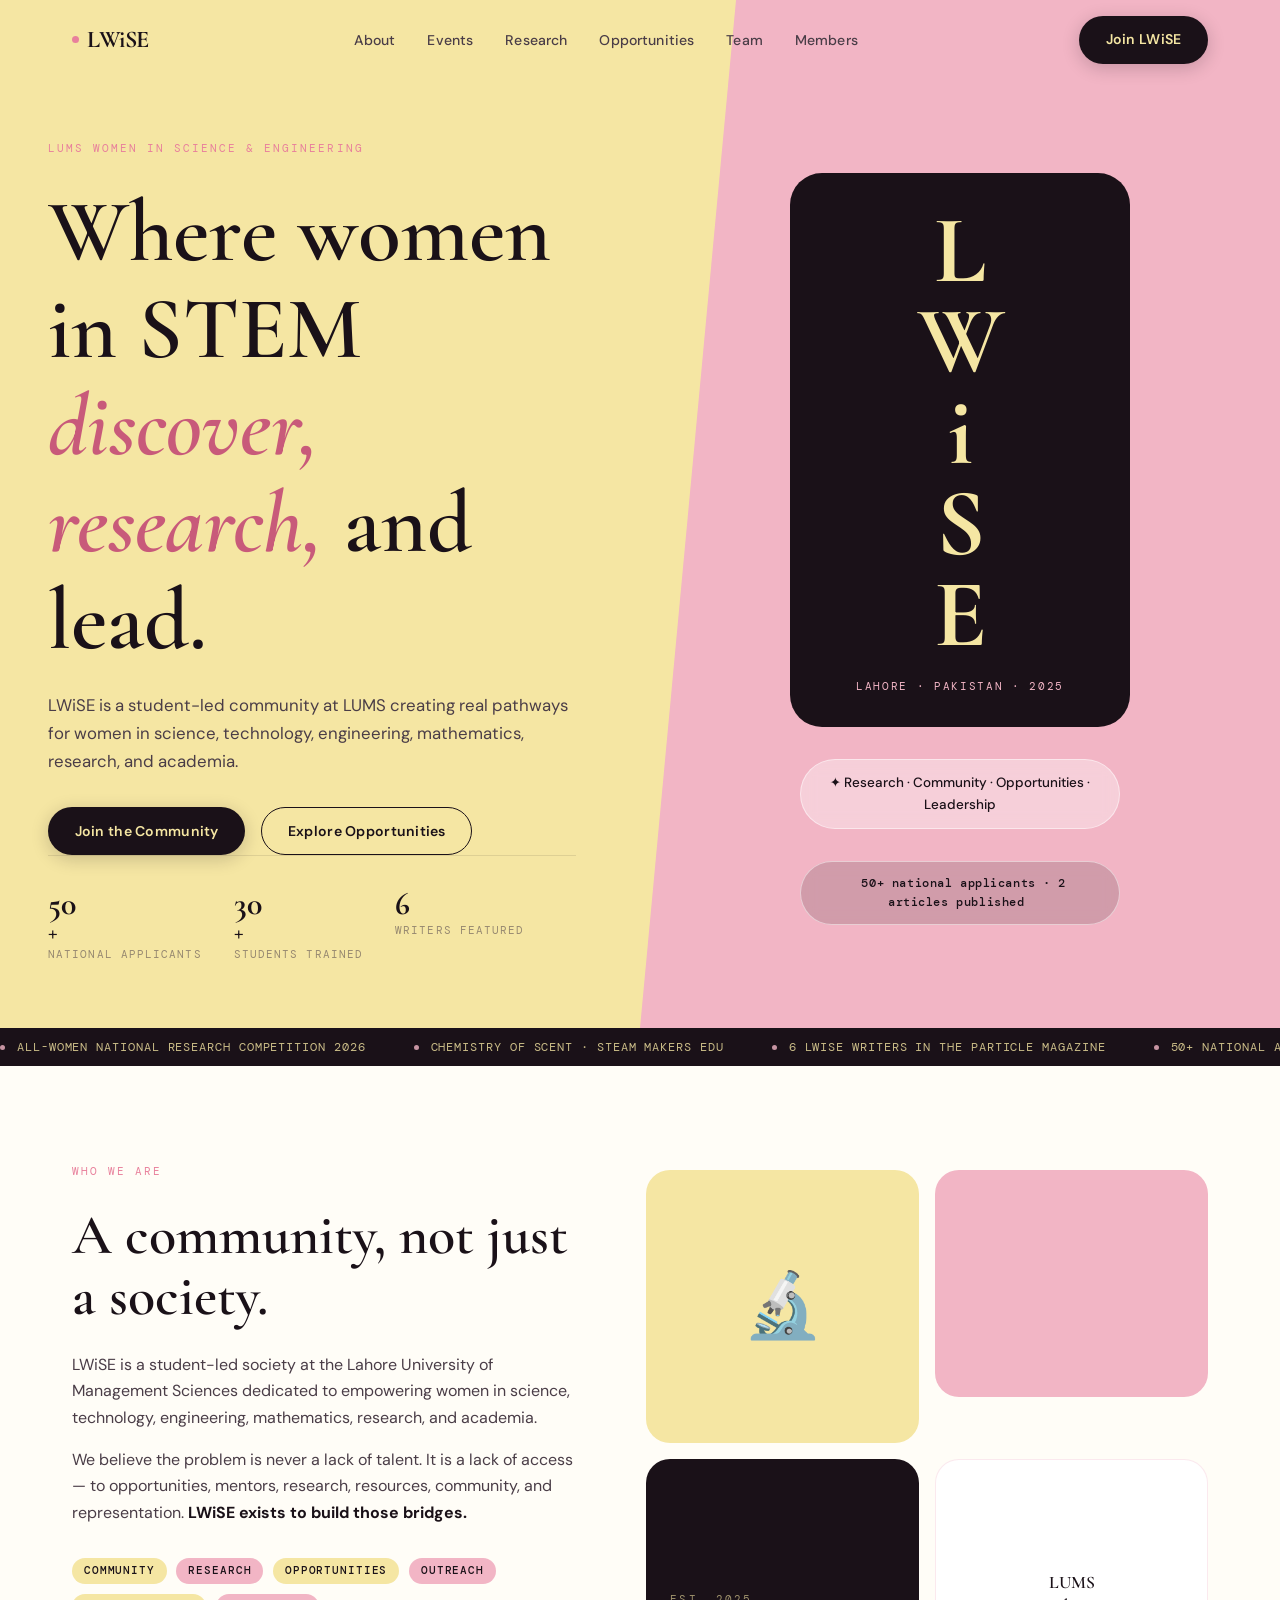
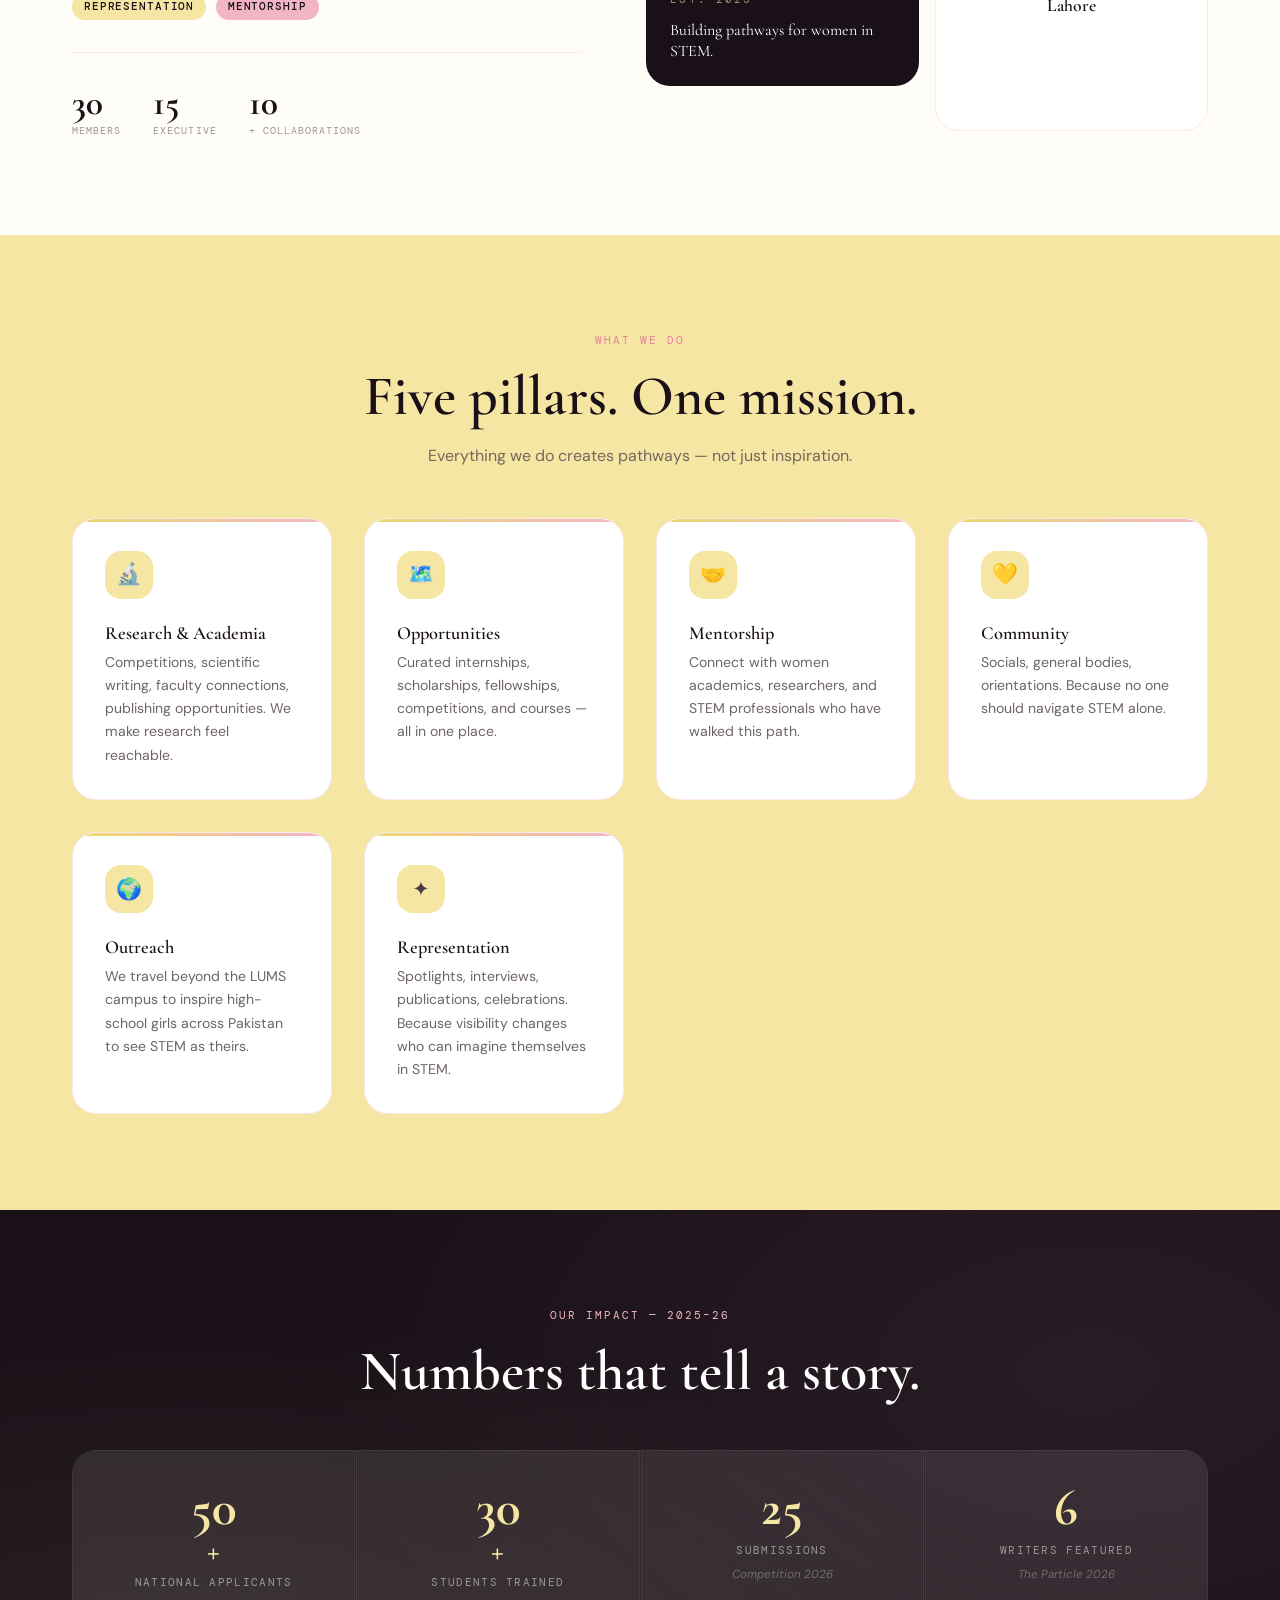
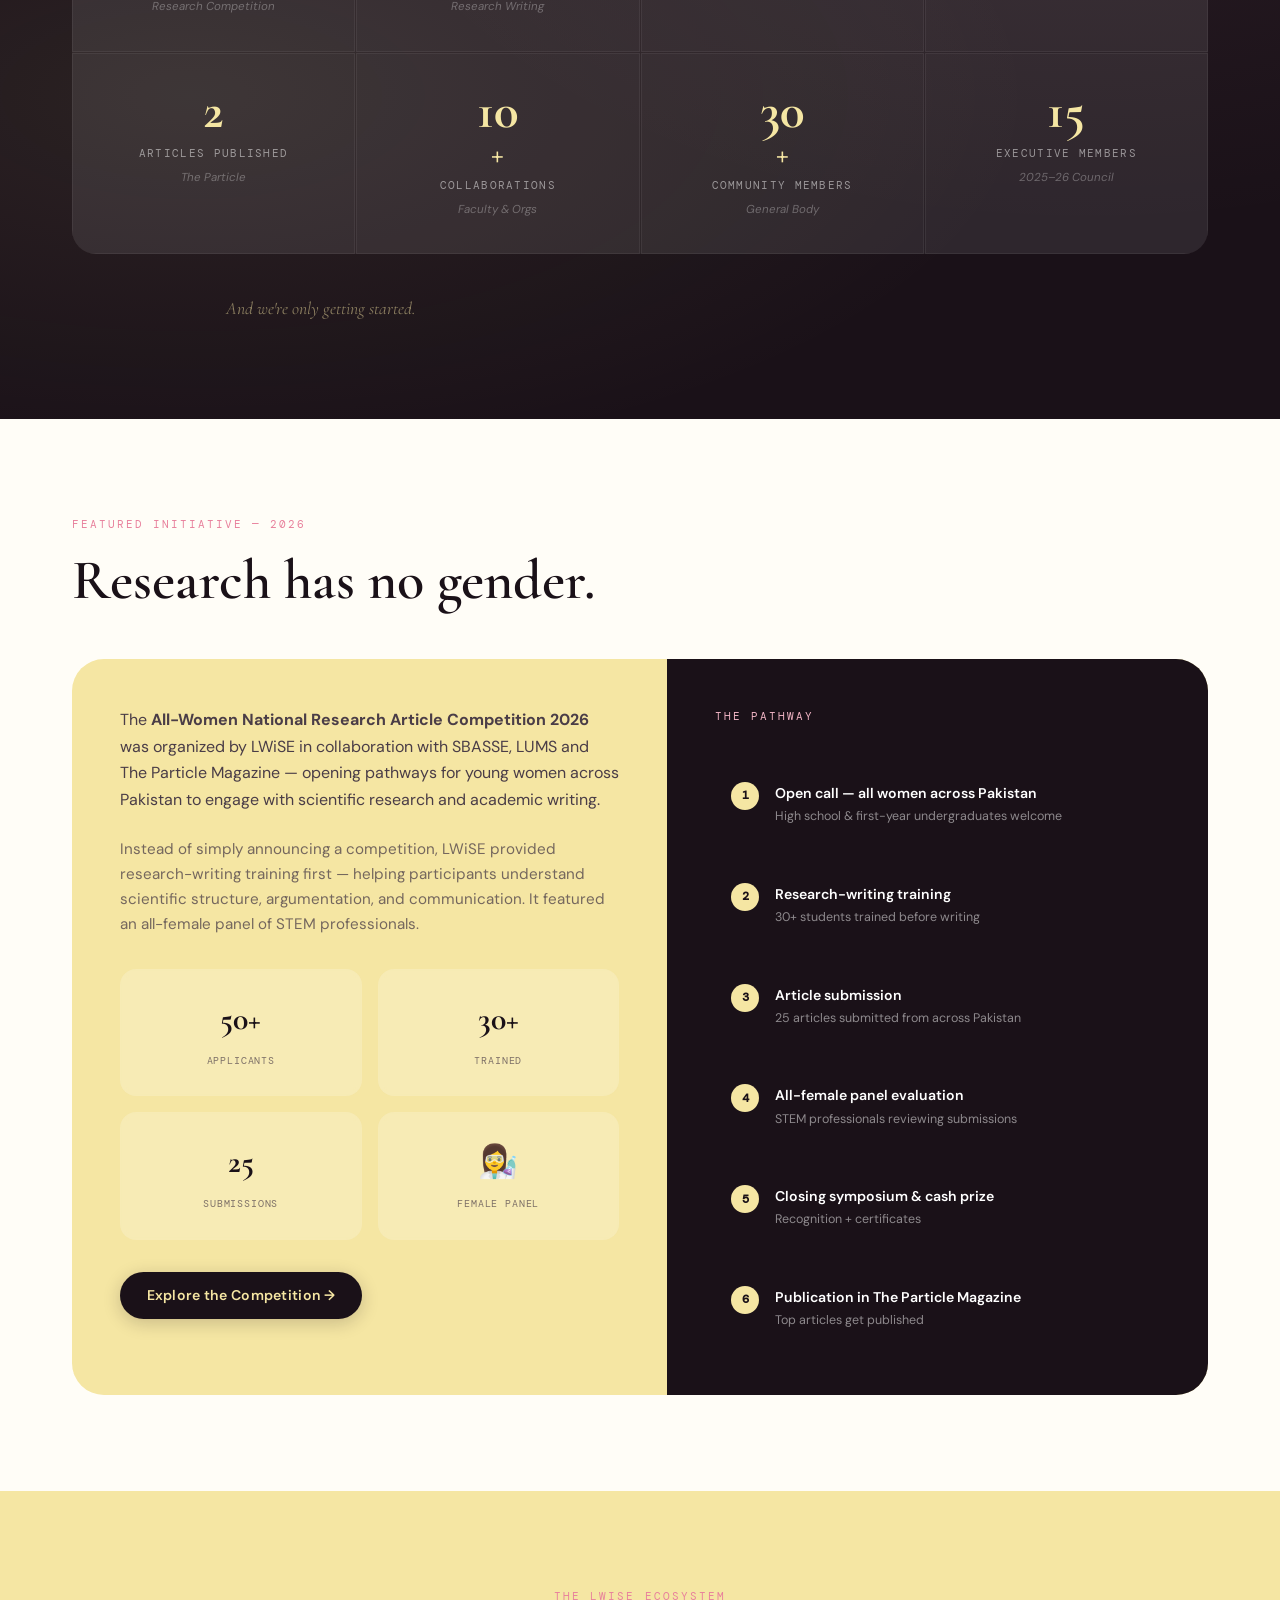
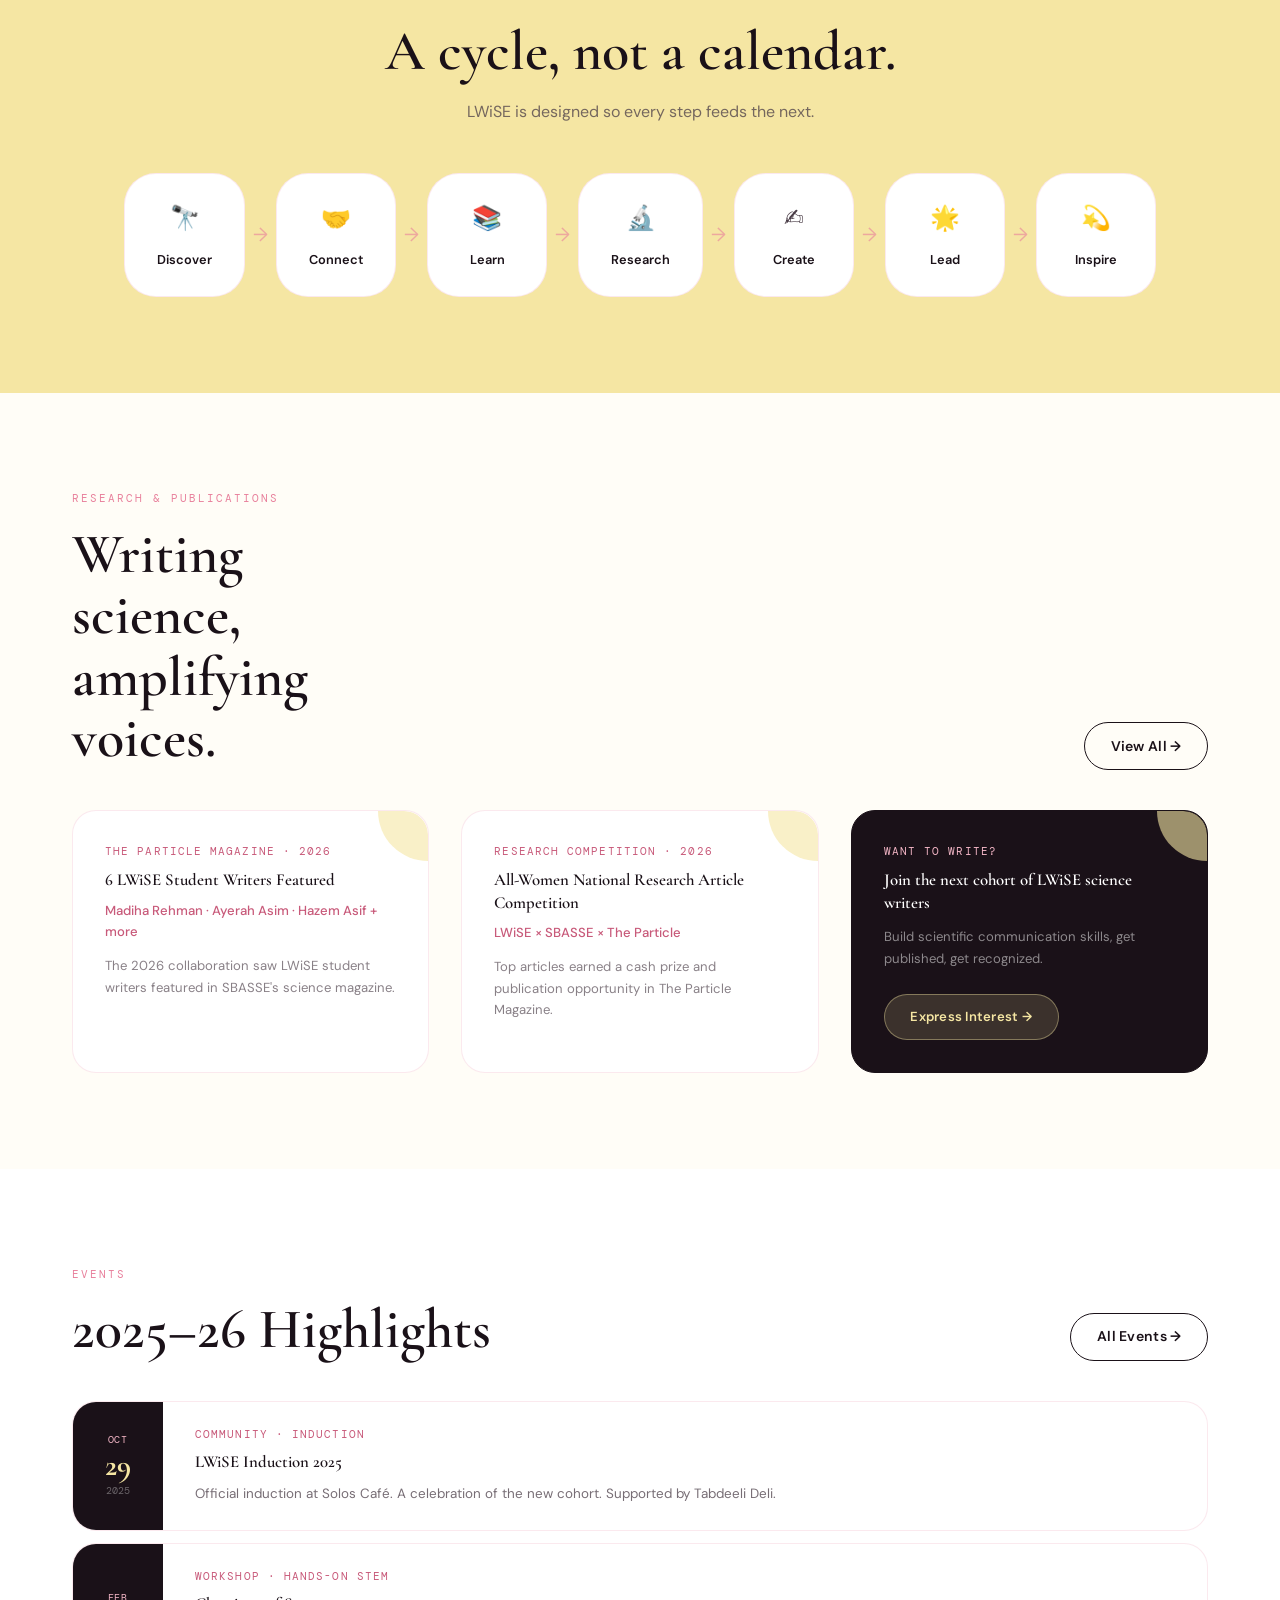
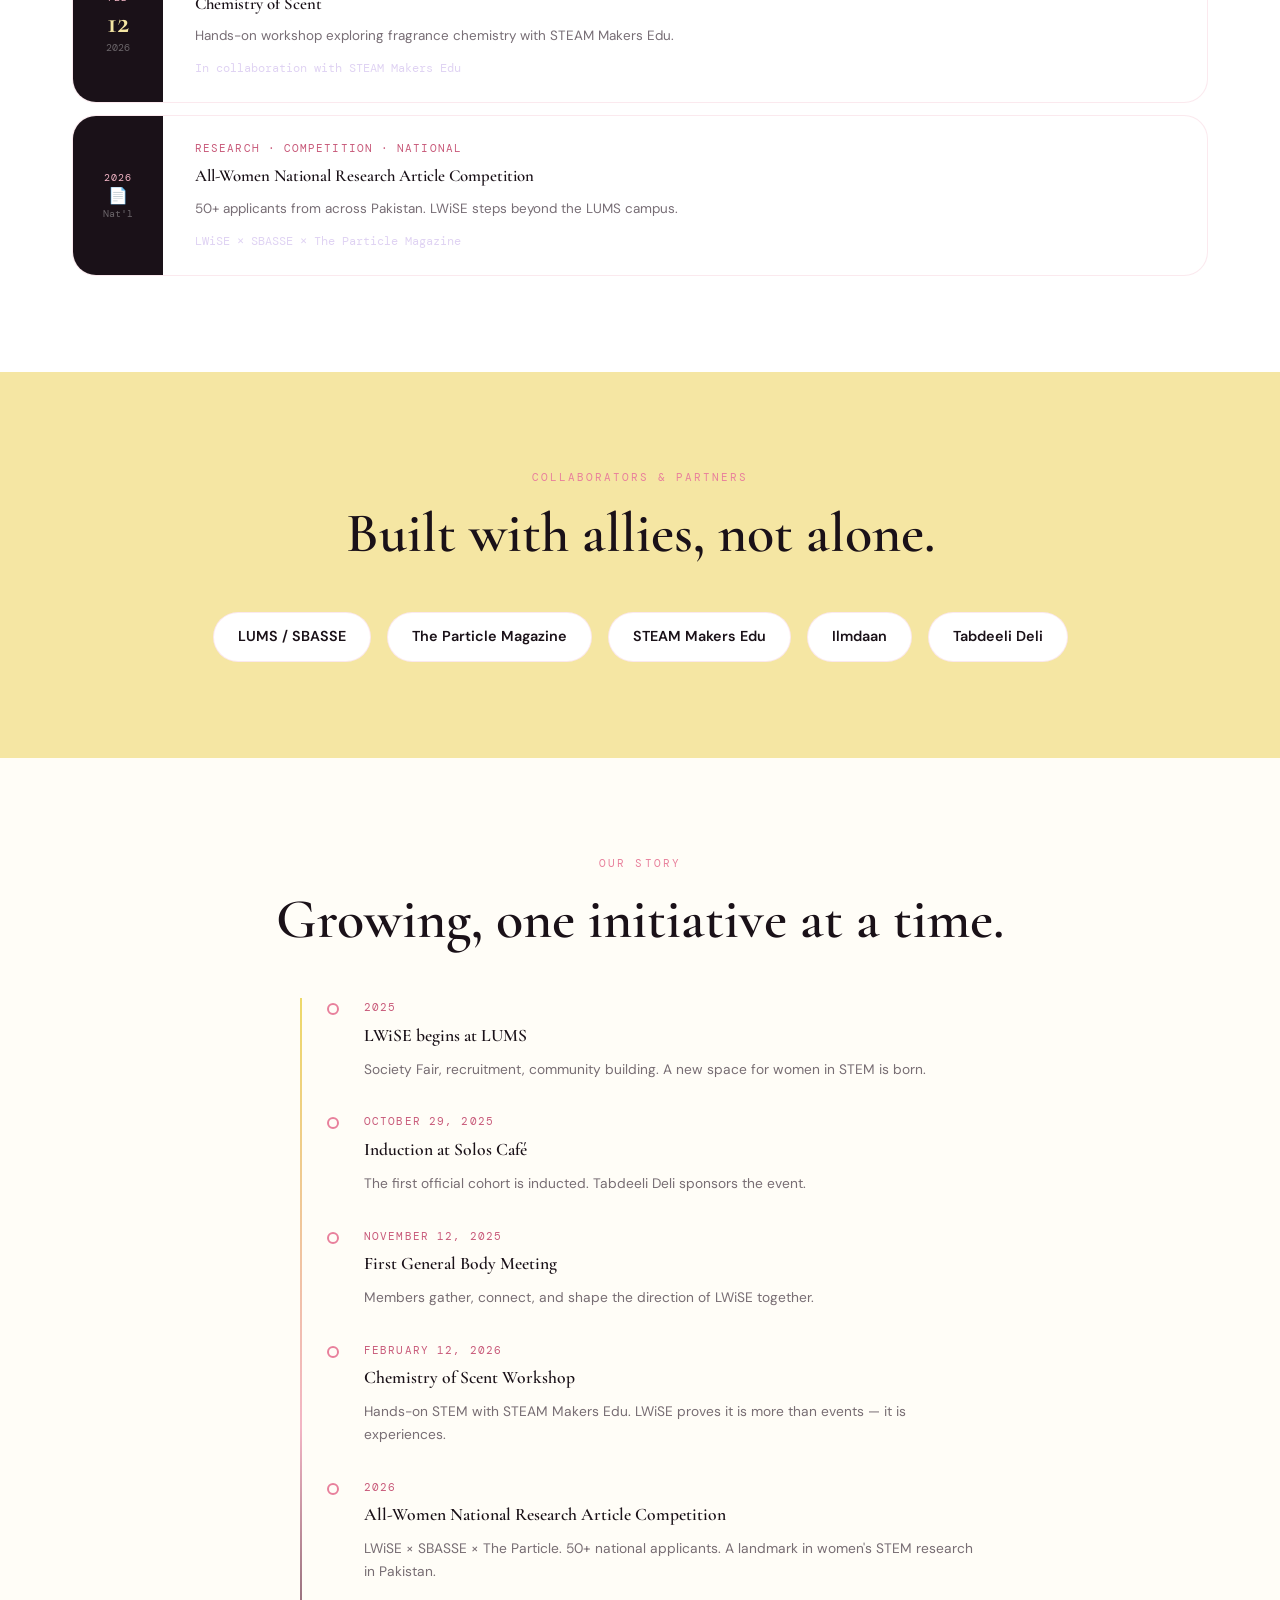
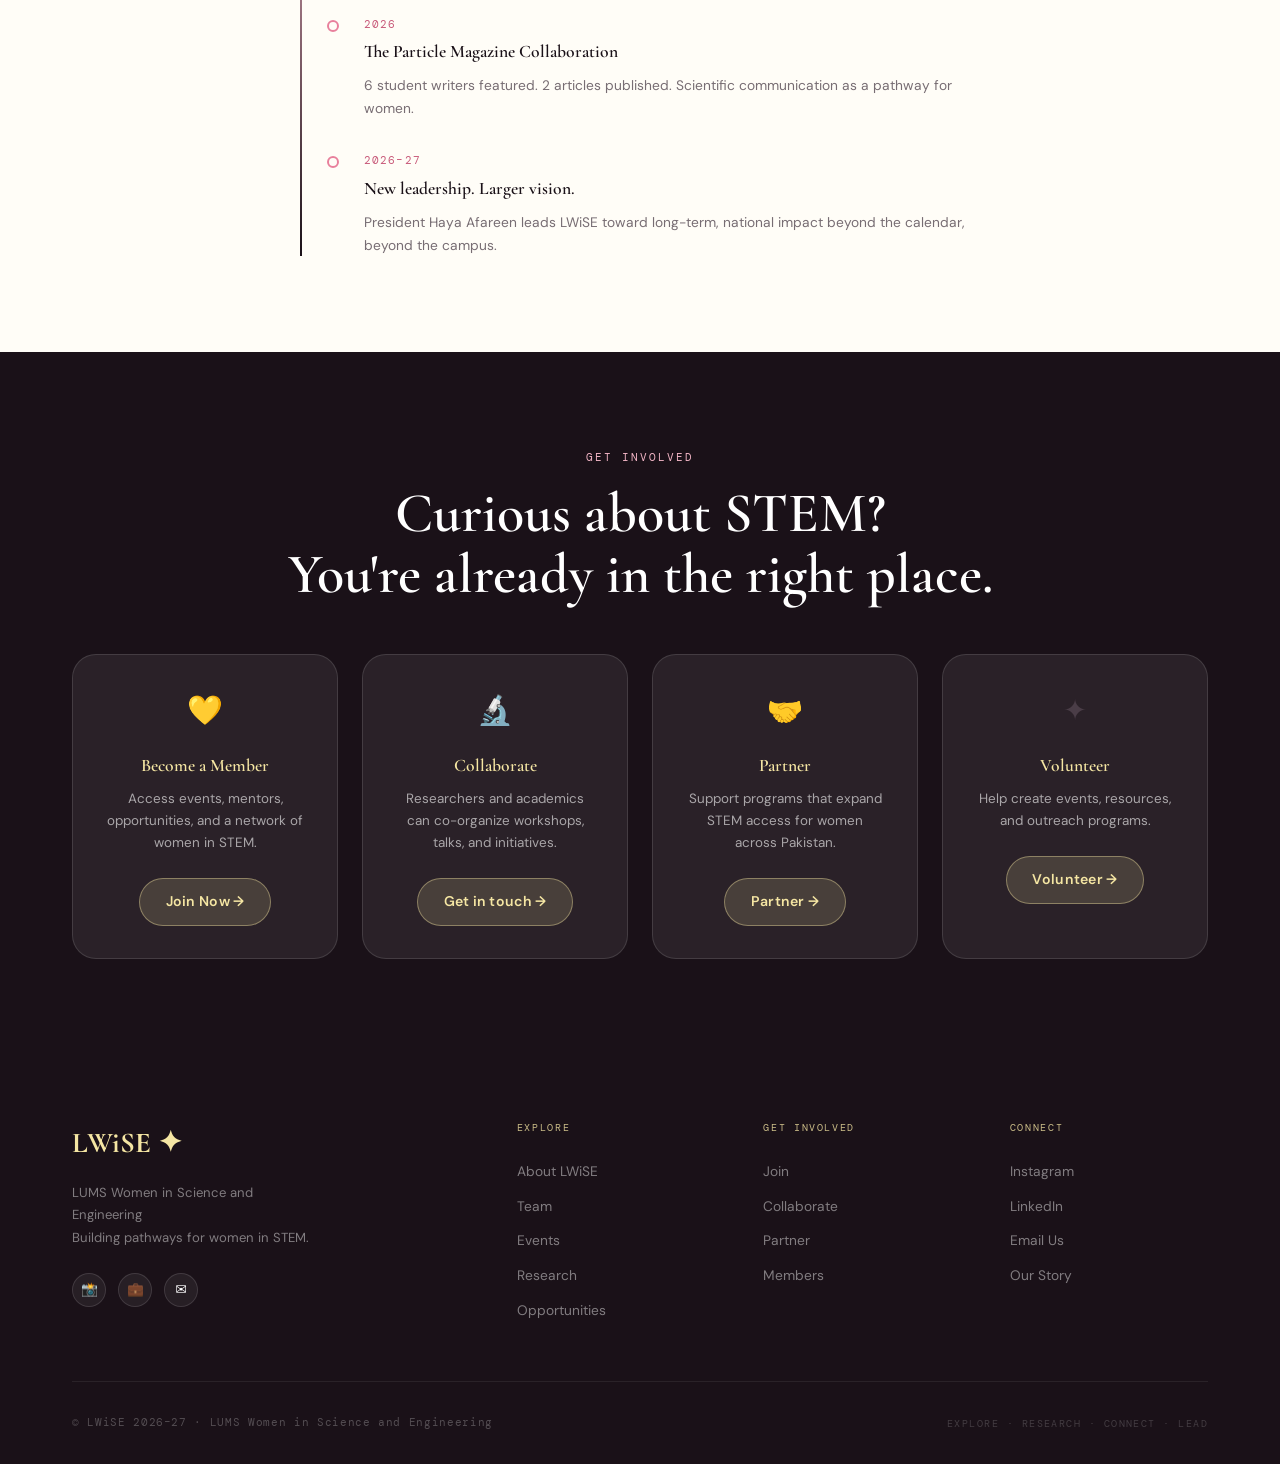
==== commit ffc70cc1: "Redesign v2: butter/pink editorial aesthetic, new layout + Sheets ID" ====
--- a/index.html
+++ b/index.html
@@ -7,606 +7,533 @@
   <title>LWiSE — LUMS Women in Science and Engineering</title>
   <link rel="stylesheet" href="css/style.css">
   <link rel="preconnect" href="https://fonts.googleapis.com">
-  <link rel="icon" href="data:image/svg+xml,<svg xmlns='http://www.w3.org/2000/svg' viewBox='0 0 100 100'><text y='.9em' font-size='90'>🔬</text></svg>">
+  <link rel="icon" href="data:image/svg+xml,<svg xmlns='http://www.w3.org/2000/svg' viewBox='0 0 100 100'><text y='.9em' font-size='90'>✦</text></svg>">
 </head>
 <body>
 
-<!-- Floating Y2K stars background -->
-<div class="y2k-stars" id="y2kStars"></div>
-
-<!-- ── NAV ─────────────────────────────────────────────── -->
-<nav class="nav" id="mainNav">
+<!-- NAV -->
+<nav class="nav" id="Nav">
   <div class="nav__inner">
     <a href="index.html" class="nav__logo">
-      <span class="nav__logo-dot"></span>
-      LWiSE
+      <span class="nav__logo-gem"></span>LWiSE
     </a>
     <ul class="nav__links">
-      <li><a href="index.html#about" class="nav__link">About</a></li>
+      <li><a href="#about" class="nav__link">About</a></li>
       <li><a href="events.html" class="nav__link">Events</a></li>
       <li><a href="research.html" class="nav__link">Research</a></li>
       <li><a href="opportunities.html" class="nav__link">Opportunities</a></li>
       <li><a href="team.html" class="nav__link">Team</a></li>
       <li><a href="members.html" class="nav__link">Members</a></li>
     </ul>
-    <a href="join.html" class="btn btn--primary nav__cta" style="display:none;">Join LWiSE</a>
-    <button class="nav__hamburger" id="navHamburger" aria-label="Menu">
+    <div class="nav__cta-wrap">
+      <a href="join.html" class="btn btn-ink">Join LWiSE</a>
+    </div>
+    <button class="nav__ham" id="NavHam" aria-label="Menu">
       <span></span><span></span><span></span>
     </button>
   </div>
 </nav>
-
-<!-- Mobile nav -->
-<div class="nav__mobile" id="navMobile">
-  <button class="nav__close" id="navClose">✕</button>
-  <a href="index.html#about" class="nav__link">About</a>
+<div class="nav__mob" id="NavMob">
+  <button class="nav__mob-close" id="NavClose">✕</button>
+  <a href="#about" class="nav__link">About</a>
   <a href="events.html" class="nav__link">Events</a>
   <a href="research.html" class="nav__link">Research</a>
   <a href="opportunities.html" class="nav__link">Opportunities</a>
   <a href="team.html" class="nav__link">Team</a>
   <a href="members.html" class="nav__link">Members</a>
-  <a href="join.html" class="btn btn--primary">Join LWiSE</a>
+  <a href="join.html" class="btn btn-ink">Join LWiSE</a>
 </div>
 
-<!-- ── HERO ───────────────────────────────────────────────── -->
-<section class="hero">
-  <div class="hero__content">
-    <div class="hero__inner">
-      <div class="hero__text">
-        <div class="hero__eyebrow-wrap">
-          <div class="hero__eyebrow-line"></div>
-          <span class="eyebrow">LUMS Women in Science & Engineering</span>
-        </div>
-        <h1 class="hero__title">
-          Where women in STEM<br>
-          <em>connect, discover,</em><br>
-          and lead.
-        </h1>
-        <p class="hero__desc">
-          LWiSE is a student-led community at LUMS empowering women in science, technology, engineering, mathematics, research, and academia — creating pathways, not just possibilities.
-        </p>
-        <div class="btn-row">
-          <a href="join.html" class="btn btn--primary">Join the Community</a>
-          <a href="opportunities.html" class="btn btn--outline">Explore Opportunities</a>
-          <a href="#impact" class="btn btn--ghost" style="background:rgba(74,49,88,0.08);color:var(--plum);border-color:rgba(74,49,88,0.2);">Our Impact ↓</a>
-        </div>
-        <div class="hero__stats">
-          <div>
-            <span class="hero__stat-num counter" data-target="50">0</span>
-            <span class="hero__stat-label mono">+ National Applicants</span>
+<!-- HERO -->
+<section class="hero" id="home">
+  <div class="hero__left">
+    <div class="hero__label">
+      <span class="label">LUMS Women in Science &amp; Engineering</span>
+    </div>
+    <h1 class="hero__title">
+      Where women<br>
+      in STEM <em>discover,<br>
+      research,</em> and lead.
+    </h1>
+    <p class="hero__desc">
+      LWiSE is a student-led community at LUMS creating real pathways for women in science, technology, engineering, mathematics, research, and academia.
+    </p>
+    <div class="row">
+      <a href="join.html" class="btn btn-ink">Join the Community</a>
+      <a href="opportunities.html" class="btn btn-outline">Explore Opportunities</a>
+    </div>
+    <div class="hero__stats">
+      <div>
+        <span class="hero__stat-n counter" data-t="50">0</span><span class="hero__stat-n" style="font-size:1.5rem;">+</span>
+        <span class="hero__stat-l">National Applicants</span>
+      </div>
+      <div>
+        <span class="hero__stat-n counter" data-t="30">0</span><span class="hero__stat-n" style="font-size:1.5rem;">+</span>
+        <span class="hero__stat-l">Students Trained</span>
+      </div>
+      <div>
+        <span class="hero__stat-n counter" data-t="6">0</span>
+        <span class="hero__stat-l">Writers Featured</span>
+      </div>
+    </div>
+  </div>
+  <div class="hero__right">
+    <div class="hero__stamp">
+      <span class="hero__stamp-big">L<br>W<br>i<br>S<br>E</span>
+      <span class="hero__stamp-sub">Lahore · Pakistan · 2025</span>
+    </div>
+    <div class="hero__pill">✦ Research · Community · Opportunities · Leadership</div>
+    <div class="hero__pill" style="background:rgba(26,17,24,0.15);font-family:var(--font-mono);font-size:0.72rem;letter-spacing:0.05em;">
+      &nbsp;50+ national applicants · 2 articles published&nbsp;
+    </div>
+  </div>
+</section>
+
+<!-- TICKER -->
+<div class="ticker">
+  <div class="ticker__track" id="tickerTrack">
+    <span class="ticker__item"><span class="ticker__gem"></span>All-Women National Research Competition 2026</span>
+    <span class="ticker__item"><span class="ticker__gem"></span>Chemistry of Scent · STEAM Makers Edu</span>
+    <span class="ticker__item"><span class="ticker__gem"></span>6 LWiSE Writers in The Particle Magazine</span>
+    <span class="ticker__item"><span class="ticker__gem"></span>50+ National Applicants</span>
+    <span class="ticker__item"><span class="ticker__gem"></span>Research · Community · Opportunities · Leadership</span>
+    <span class="ticker__item"><span class="ticker__gem"></span>LUMS × SBASSE × The Particle</span>
+    <span class="ticker__item"><span class="ticker__gem"></span>Explore · Research · Connect · Lead</span>
+    <span class="ticker__item"><span class="ticker__gem"></span>All-Women National Research Competition 2026</span>
+    <span class="ticker__item"><span class="ticker__gem"></span>Chemistry of Scent · STEAM Makers Edu</span>
+    <span class="ticker__item"><span class="ticker__gem"></span>6 LWiSE Writers in The Particle Magazine</span>
+    <span class="ticker__item"><span class="ticker__gem"></span>50+ National Applicants</span>
+    <span class="ticker__item"><span class="ticker__gem"></span>Research · Community · Opportunities · Leadership</span>
+    <span class="ticker__item"><span class="ticker__gem"></span>LUMS × SBASSE × The Particle</span>
+    <span class="ticker__item"><span class="ticker__gem"></span>Explore · Research · Connect · Lead</span>
+  </div>
+</div>
+
+<!-- ABOUT -->
+<section class="sec sec--off" id="about">
+  <div class="wrap">
+    <div class="about-grid">
+      <div class="about-left up">
+        <span class="label" style="display:block;margin-bottom:1.5rem;">Who We Are</span>
+        <h2>A community, not just a society.</h2>
+        <p style="margin-top:1.5rem;">LWiSE is a student-led society at the Lahore University of Management Sciences dedicated to empowering women in science, technology, engineering, mathematics, research, and academia.</p>
+        <p style="margin-top:1rem;">We believe the problem is never a lack of talent. It is a lack of access — to opportunities, mentors, research, resources, community, and representation. <strong style="color:var(--ink);">LWiSE exists to build those bridges.</strong></p>
+        <div class="row" style="margin-top:2rem;gap:0.6rem;flex-wrap:wrap;">
+          <span class="chip chip-butter">Community</span>
+          <span class="chip chip-pink">Research</span>
+          <span class="chip chip-butter">Opportunities</span>
+          <span class="chip chip-pink">Outreach</span>
+          <span class="chip chip-butter">Representation</span>
+          <span class="chip chip-pink">Mentorship</span>
+        </div>
+        <div class="about-num-row">
+          <div class="about-num"><span class="n counter" data-t="30">0</span><span class="l">Members</span></div>
+          <div class="about-num"><span class="n counter" data-t="15">0</span><span class="l">Executive</span></div>
+          <div class="about-num"><span class="n counter" data-t="10">0</span><span class="l">+ Collaborations</span></div>
+        </div>
+      </div>
+      <div class="about-right up" style="transition-delay:0.1s;">
+        <div class="about-cards">
+          <div class="about-card-block about-card-block--butter">🔬</div>
+          <div class="about-card-block about-card-block--pink"></div>
+          <div class="about-card-block about-card-block--ink">
+            <span class="label" style="color:var(--butter);opacity:0.6;">Est. 2025</span>
+            <span style="font-family:var(--font-serif);font-size:1rem;color:var(--white);line-height:1.3;">Building pathways for women in STEM.</span>
           </div>
-          <div>
-            <span class="hero__stat-num counter" data-target="30">0</span>
-            <span class="hero__stat-label mono">+ Students Trained</span>
+          <div class="about-card-block about-card-block--white">
+            <div class="white-txt">LUMS<br>Lahore</div>
           </div>
-          <div>
-            <span class="hero__stat-num counter" data-target="6">0</span>
-            <span class="hero__stat-label mono">Writers Featured</span>
-          </div>
-        </div>
-      </div>
-      <div class="hero__visual" aria-hidden="true">
-        <div class="hero__orbit">
-          <div class="hero__orbit-dot"></div>
-          <div class="hero__orbit-dot"></div>
-          <div class="hero__orbit-dot"></div>
-          <div class="hero__orbit-inner"></div>
-          <div class="hero__blob"></div>
-        </div>
-        <div class="hero__floating-card hero__floating-card--1">✦ Research Competition 2026</div>
-        <div class="hero__floating-card hero__floating-card--2">📄 2 Articles Published</div>
-        <div class="hero__floating-card hero__floating-card--3">🔬 50+ National Applicants</div>
-      </div>
-    </div>
-  </div>
-</section>
-
-<!-- ── TICKER ────────────────────────────────────────────── -->
-<div class="ticker" aria-hidden="true">
-  <div class="ticker__track" id="tickerTrack">
-    <span class="ticker__item"><span class="ticker__dot"></span> All-Women National Research Competition 2026</span>
-    <span class="ticker__item"><span class="ticker__dot"></span> Chemistry of Scent — STEAM Makers Edu</span>
-    <span class="ticker__item"><span class="ticker__dot"></span> 6 LWiSE Writers in The Particle Magazine</span>
-    <span class="ticker__item"><span class="ticker__dot"></span> 50+ National Applicants</span>
-    <span class="ticker__item"><span class="ticker__dot"></span> Research. Community. Opportunities. Leadership.</span>
-    <span class="ticker__item"><span class="ticker__dot"></span> LUMS × SBASSE × The Particle</span>
-    <span class="ticker__item"><span class="ticker__dot"></span> Explore. Research. Connect. Lead.</span>
-    <!-- duplicate for seamless loop -->
-    <span class="ticker__item"><span class="ticker__dot"></span> All-Women National Research Competition 2026</span>
-    <span class="ticker__item"><span class="ticker__dot"></span> Chemistry of Scent — STEAM Makers Edu</span>
-    <span class="ticker__item"><span class="ticker__dot"></span> 6 LWiSE Writers in The Particle Magazine</span>
-    <span class="ticker__item"><span class="ticker__dot"></span> 50+ National Applicants</span>
-    <span class="ticker__item"><span class="ticker__dot"></span> Research. Community. Opportunities. Leadership.</span>
-    <span class="ticker__item"><span class="ticker__dot"></span> LUMS × SBASSE × The Particle</span>
-    <span class="ticker__item"><span class="ticker__dot"></span> Explore. Research. Connect. Lead.</span>
-  </div>
-</div>
-
-<!-- ── ABOUT ──────────────────────────────────────────────── -->
-<section class="section section--cream" id="about">
-  <div class="container">
-    <div class="about__grid">
-      <div class="about__visual-stack" aria-hidden="true">
-        <div class="about__visual-card about__visual-card--main">
-          <div style="width:100%;height:100%;background:linear-gradient(135deg,var(--blush),var(--lilac));display:flex;align-items:center;justify-content:center;font-size:5rem;">🔬</div>
-        </div>
-        <div class="about__visual-card about__visual-card--accent">
-          <div style="width:100%;height:100%;display:flex;align-items:center;justify-content:center;flex-direction:column;gap:0.5rem;padding:1.5rem;text-align:center;">
-            <span style="font-family:var(--font-display);font-size:0.9rem;font-weight:700;color:var(--plum);">The LWiSE Ecosystem</span>
-            <div style="font-family:var(--font-mono);font-size:0.65rem;color:var(--plum);opacity:0.7;line-height:2;">
-              DISCOVER → CONNECT<br>LEARN → RESEARCH<br>CREATE → LEAD<br>INSPIRE ✦
-            </div>
-          </div>
-        </div>
-        <div class="about__visual-badge">
-          ✦ LUMS — Lahore, Pakistan
-        </div>
-      </div>
-      <div class="fade-up">
-        <span class="eyebrow">Who We Are</span>
-        <h2>A community, not just a society.</h2>
-        <p style="margin-top:1rem;">
-          LWiSE is a student-led society at the Lahore University of Management Sciences (LUMS) dedicated to empowering women in science, technology, engineering, mathematics, research, and academia.
-        </p>
-        <p style="margin-top:1rem;">
-          We believe the problem is not a lack of talent. It's a lack of access — to opportunities, mentors, research, resources, community, and representation. <strong>LWiSE exists to build those bridges.</strong>
-        </p>
-        <div class="about__pillars">
-          <div class="about__pillar">
-            <div class="about__pillar-icon">🔬</div>Research & Academia
-          </div>
-          <div class="about__pillar">
-            <div class="about__pillar-icon">🌍</div>Outreach
-          </div>
-          <div class="about__pillar">
-            <div class="about__pillar-icon">🤝</div>Community
-          </div>
-          <div class="about__pillar">
-            <div class="about__pillar-icon">💼</div>Professional Dev
-          </div>
-          <div class="about__pillar">
-            <div class="about__pillar-icon">🌟</div>Representation
-          </div>
-          <div class="about__pillar">
-            <div class="about__pillar-icon">🗺️</div>Opportunities
-          </div>
-        </div>
-      </div>
-    </div>
-  </div>
-</section>
-
-<!-- ── WHAT WE DO ────────────────────────────────────────── -->
-<section class="section" style="background:var(--blush);">
-  <div class="container">
-    <div class="section-header text-center fade-up">
-      <span class="eyebrow">What We Do</span>
+        </div>
+      </div>
+    </div>
+  </div>
+</section>
+
+<!-- WHAT WE DO -->
+<section class="sec sec--butter">
+  <div class="wrap">
+    <div class="sec-hd sec-hd--center up">
+      <span class="label" style="display:block;margin-bottom:1rem;">What We Do</span>
       <h2>Five pillars. One mission.</h2>
-      <p style="margin:auto;margin-top:1rem;">From workshops to research competitions, from mentorship to outreach — everything we do is designed to create one thing: pathways.</p>
-    </div>
-    <div class="grid-3" style="margin-top:var(--space-2xl);">
-      <div class="pillar-card fade-up">
-        <div class="pillar-card__icon">🔬</div>
-        <div class="pillar-card__title">Research &amp; Academia</div>
-        <p class="pillar-card__desc">Research competitions, scientific writing workshops, faculty connections, academic resources, and opportunities to publish. We make research feel reachable.</p>
-      </div>
-      <div class="pillar-card fade-up">
-        <div class="pillar-card__icon">🗺️</div>
-        <div class="pillar-card__title">Opportunities</div>
-        <p class="pillar-card__desc">Curated internships, scholarships, fellowships, competitions, and courses. If an opportunity exists for women in STEM, we share it.</p>
-      </div>
-      <div class="pillar-card fade-up">
-        <div class="pillar-card__icon">🤝</div>
-        <div class="pillar-card__title">Mentorship</div>
-        <p class="pillar-card__desc">Connect with women academics, researchers, industry professionals, and STEM leaders who have navigated the same journey.</p>
-      </div>
-      <div class="pillar-card fade-up">
-        <div class="pillar-card__icon">💜</div>
-        <div class="pillar-card__title">Community</div>
-        <p class="pillar-card__desc">Meet women who share your curiosity and ambition. Socials, general bodies, orientations — because no one should navigate STEM alone.</p>
-      </div>
-      <div class="pillar-card fade-up">
-        <div class="pillar-card__icon">🌍</div>
-        <div class="pillar-card__title">Outreach</div>
-        <p class="pillar-card__desc">We travel beyond the LUMS campus to inspire high-school girls across Pakistan to imagine themselves as scientists, engineers, and researchers.</p>
-      </div>
-      <div class="pillar-card fade-up">
-        <div class="pillar-card__icon">✦</div>
-        <div class="pillar-card__title">Representation</div>
-        <p class="pillar-card__desc">Spotlights, interviews, publications, and celebrations of women already doing incredible work in STEM — because visibility matters.</p>
-      </div>
-    </div>
-  </div>
-</section>
-
-<!-- ── IMPACT ─────────────────────────────────────────────── -->
-<section class="section impact" id="impact">
-  <div class="container" style="position:relative;z-index:1;">
-    <div class="section-header text-center fade-up">
-      <span class="eyebrow" style="color:var(--blush);">Our Impact</span>
-      <h2 style="color:var(--cream);">Numbers that tell a story.</h2>
-      <p style="color:rgba(255,255,255,0.65);margin:auto;margin-top:1rem;">All statistics are from 2025–26. We're only getting started.</p>
-    </div>
-    <div class="impact__grid" style="margin-top:var(--space-2xl);">
-      <div class="stat-card fade-up">
-        <span class="stat-card__num counter" data-target="50">0</span><span class="stat-card__num" style="font-size:2rem;">+</span>
-        <div class="stat-card__label">National Applicants</div>
-        <div class="stat-card__sub">Research Competition 2026</div>
-      </div>
-      <div class="stat-card fade-up">
-        <span class="stat-card__num counter" data-target="30">0</span><span class="stat-card__num" style="font-size:2rem;">+</span>
-        <div class="stat-card__label">Students Trained</div>
-        <div class="stat-card__sub">Research Writing Training</div>
-      </div>
-      <div class="stat-card fade-up">
-        <span class="stat-card__num counter" data-target="25">0</span>
-        <div class="stat-card__label">Research Submissions</div>
-        <div class="stat-card__sub">Competition 2026</div>
-      </div>
-      <div class="stat-card fade-up">
-        <span class="stat-card__num counter" data-target="6">0</span>
-        <div class="stat-card__label">Student Writers Featured</div>
-        <div class="stat-card__sub">The Particle Magazine 2026</div>
-      </div>
-      <div class="stat-card fade-up">
-        <span class="stat-card__num counter" data-target="2">0</span>
-        <div class="stat-card__label">Articles Published</div>
-        <div class="stat-card__sub">The Particle Magazine</div>
-      </div>
-      <div class="stat-card fade-up">
-        <span class="stat-card__num counter" data-target="10">0</span><span class="stat-card__num" style="font-size:2rem;">+</span>
-        <div class="stat-card__label">Collaborations</div>
-        <div class="stat-card__sub">Faculty, Industry & Orgs</div>
-      </div>
-      <div class="stat-card fade-up">
-        <span class="stat-card__num counter" data-target="30">0</span><span class="stat-card__num" style="font-size:2rem;">+</span>
-        <div class="stat-card__label">Community Members</div>
-        <div class="stat-card__sub">General Body 2025–26</div>
-      </div>
-      <div class="stat-card fade-up">
-        <span class="stat-card__num counter" data-target="15">0</span>
-        <div class="stat-card__label">Executive Members</div>
-        <div class="stat-card__sub">2025–26 Council</div>
-      </div>
-    </div>
-    <p class="text-center" style="color:var(--butter);margin-top:var(--space-2xl);font-family:var(--font-display);font-size:1.1rem;font-style:italic;">And we're only getting started. ✦</p>
-  </div>
-</section>
-
-<!-- ── FEATURED INITIATIVE ────────────────────────────────── -->
-<section class="section initiative" id="initiative">
-  <div class="container">
-    <div class="initiative__inner">
-      <div class="fade-up">
-        <div class="initiative__tag">✦ FEATURED INITIATIVE — 2026</div>
-        <h2>Research has no gender.<br>Access should have no barriers.</h2>
-        <p style="margin-top:1rem;">The <strong>All-Women National Research Article Competition 2026</strong> was organized by LWiSE in collaboration with SBASSE, LUMS, and The Particle Magazine — opening pathways for young women across Pakistan to engage with scientific research and academic writing.</p>
-        <p style="margin-top:1rem;">Instead of simply telling women to pursue research, we created a pathway: <strong>Learn → Write → Receive Feedback → Compete → Get Recognized → Get Published.</strong></p>
-        <p style="margin-top:1rem;">The competition featured an <strong>all-female panel of STEM professionals</strong> and included research-writing training for all participants — making it an educational initiative, not merely a contest.</p>
-        <div class="initiative__stat-grid">
-          <div class="initiative__stat">
-            <span class="initiative__stat-num">50+</span>
-            <div class="initiative__stat-label">National Applicants</div>
-          </div>
-          <div class="initiative__stat">
-            <span class="initiative__stat-num">30+</span>
-            <div class="initiative__stat-label">Students Trained</div>
-          </div>
-          <div class="initiative__stat">
-            <span class="initiative__stat-num">25</span>
-            <div class="initiative__stat-label">Submissions</div>
-          </div>
-          <div class="initiative__stat">
-            <span class="initiative__stat-num">🏆</span>
-            <div class="initiative__stat-label">Cash Prize &amp; Publication</div>
-          </div>
-        </div>
-        <div class="btn-row" style="margin-top:var(--space-xl);">
-          <a href="research.html" class="btn btn--primary">Explore the Competition →</a>
-        </div>
-      </div>
-      <div class="initiative__visual fade-up">
-        <div class="initiative__mockup">
-          <div class="initiative__mockup-header">
-            <div class="initiative__mockup-dot" style="background:var(--rose);"></div>
-            <div class="initiative__mockup-dot" style="background:var(--butter);"></div>
-            <div class="initiative__mockup-dot" style="background:var(--sage);"></div>
-            <span style="color:var(--cream);font-family:var(--font-mono);font-size:0.72rem;margin-left:0.5rem;opacity:0.7;">competition-pathway.sh</span>
-          </div>
-          <div class="initiative__mockup-body">
-            <p style="font-family:var(--font-mono);font-size:0.72rem;color:var(--rose);margin-bottom:0.5rem;">$ lwise run competition --year 2026</p>
-            <div class="initiative__timeline">
-              <div class="timeline-step"><div class="timeline-step__num">1</div>📢 Open to all women across Pakistan</div>
-              <div style="text-align:center;font-size:0.8rem;color:var(--rose);">↓</div>
-              <div class="timeline-step"><div class="timeline-step__num">2</div>📚 Research-writing training provided</div>
-              <div style="text-align:center;font-size:0.8rem;color:var(--rose);">↓</div>
-              <div class="timeline-step"><div class="timeline-step__num">3</div>✍️ 25 article submissions received</div>
-              <div style="text-align:center;font-size:0.8rem;color:var(--rose);">↓</div>
-              <div class="timeline-step"><div class="timeline-step__num">4</div>👩‍🔬 All-female panel evaluation</div>
-              <div style="text-align:center;font-size:0.8rem;color:var(--rose);">↓</div>
-              <div class="timeline-step"><div class="timeline-step__num">5</div>🏆 Closing symposium &amp; recognition</div>
-              <div style="text-align:center;font-size:0.8rem;color:var(--rose);">↓</div>
-              <div class="timeline-step"><div class="timeline-step__num">6</div>📰 Publication in The Particle Magazine</div>
-            </div>
-          </div>
-        </div>
-      </div>
-    </div>
-  </div>
-</section>
-
-<!-- ── ECOSYSTEM ──────────────────────────────────────────── -->
-<section class="section ecosystem" id="ecosystem">
-  <div class="container">
-    <div class="section-header text-center fade-up">
-      <span class="eyebrow">The LWiSE Ecosystem</span>
+      <p>Everything we do creates pathways — not just inspiration.</p>
+    </div>
+    <div class="g3" style="margin-top:3rem;">
+      <div class="pillar up">
+        <div class="pillar__icon">🔬</div>
+        <h4>Research &amp; Academia</h4>
+        <p>Competitions, scientific writing, faculty connections, publishing opportunities. We make research feel reachable.</p>
+      </div>
+      <div class="pillar up">
+        <div class="pillar__icon">🗺️</div>
+        <h4>Opportunities</h4>
+        <p>Curated internships, scholarships, fellowships, competitions, and courses — all in one place.</p>
+      </div>
+      <div class="pillar up">
+        <div class="pillar__icon">🤝</div>
+        <h4>Mentorship</h4>
+        <p>Connect with women academics, researchers, and STEM professionals who have walked this path.</p>
+      </div>
+      <div class="pillar up">
+        <div class="pillar__icon">💛</div>
+        <h4>Community</h4>
+        <p>Socials, general bodies, orientations. Because no one should navigate STEM alone.</p>
+      </div>
+      <div class="pillar up">
+        <div class="pillar__icon">🌍</div>
+        <h4>Outreach</h4>
+        <p>We travel beyond the LUMS campus to inspire high-school girls across Pakistan to see STEM as theirs.</p>
+      </div>
+      <div class="pillar up">
+        <div class="pillar__icon">✦</div>
+        <h4>Representation</h4>
+        <p>Spotlights, interviews, publications, celebrations. Because visibility changes who can imagine themselves in STEM.</p>
+      </div>
+    </div>
+  </div>
+</section>
+
+<!-- IMPACT -->
+<section class="sec impact-bg" id="impact">
+  <div class="wrap" style="position:relative;z-index:1;">
+    <div class="sec-hd sec-hd--center up">
+      <span class="label" style="display:block;margin-bottom:1rem;color:var(--pink);">Our Impact — 2025–26</span>
+      <h2 style="color:var(--white);">Numbers that tell a story.</h2>
+    </div>
+    <div class="impact-grid up" style="margin-top:3rem;">
+      <div class="impact-cell">
+        <span class="big counter" data-t="50">0</span><span class="big" style="font-size:2rem;">+</span>
+        <span class="lbl">National Applicants</span>
+        <span class="sub">Research Competition</span>
+      </div>
+      <div class="impact-cell">
+        <span class="big counter" data-t="30">0</span><span class="big" style="font-size:2rem;">+</span>
+        <span class="lbl">Students Trained</span>
+        <span class="sub">Research Writing</span>
+      </div>
+      <div class="impact-cell">
+        <span class="big counter" data-t="25">0</span>
+        <span class="lbl">Submissions</span>
+        <span class="sub">Competition 2026</span>
+      </div>
+      <div class="impact-cell">
+        <span class="big counter" data-t="6">0</span>
+        <span class="lbl">Writers Featured</span>
+        <span class="sub">The Particle 2026</span>
+      </div>
+      <div class="impact-cell">
+        <span class="big counter" data-t="2">0</span>
+        <span class="lbl">Articles Published</span>
+        <span class="sub">The Particle</span>
+      </div>
+      <div class="impact-cell">
+        <span class="big counter" data-t="10">0</span><span class="big" style="font-size:2rem;">+</span>
+        <span class="lbl">Collaborations</span>
+        <span class="sub">Faculty &amp; Orgs</span>
+      </div>
+      <div class="impact-cell">
+        <span class="big counter" data-t="30">0</span><span class="big" style="font-size:2rem;">+</span>
+        <span class="lbl">Community Members</span>
+        <span class="sub">General Body</span>
+      </div>
+      <div class="impact-cell">
+        <span class="big counter" data-t="15">0</span>
+        <span class="lbl">Executive Members</span>
+        <span class="sub">2025–26 Council</span>
+      </div>
+    </div>
+    <p class="tc" style="color:rgba(245,230,163,0.5);margin-top:2.5rem;font-family:var(--font-serif);font-size:1.1rem;font-style:italic;">And we're only getting started.</p>
+  </div>
+</section>
+
+<!-- INITIATIVE FEATURE -->
+<section class="sec sec--off" id="initiative">
+  <div class="wrap">
+    <div class="sec-hd up">
+      <span class="label" style="display:block;margin-bottom:1rem;">Featured Initiative — 2026</span>
+      <h2>Research has no gender.</h2>
+    </div>
+    <div class="init-wrap up">
+      <div class="init-left">
+        <p style="font-size:1rem;margin-bottom:1.5rem;">The <strong>All-Women National Research Article Competition 2026</strong> was organized by LWiSE in collaboration with SBASSE, LUMS and The Particle Magazine — opening pathways for young women across Pakistan to engage with scientific research and academic writing.</p>
+        <p style="font-size:0.95rem;opacity:0.75;margin-bottom:2rem;">Instead of simply announcing a competition, LWiSE provided research-writing training first — helping participants understand scientific structure, argumentation, and communication. It featured an all-female panel of STEM professionals.</p>
+        <div class="init-stat-row">
+          <div class="init-stat"><span class="n">50+</span><span class="l">Applicants</span></div>
+          <div class="init-stat"><span class="n">30+</span><span class="l">Trained</span></div>
+          <div class="init-stat"><span class="n">25</span><span class="l">Submissions</span></div>
+          <div class="init-stat"><span class="n">👩‍🔬</span><span class="l">Female Panel</span></div>
+        </div>
+        <a href="research.html" class="btn btn-ink" style="margin-top:2rem;">Explore the Competition →</a>
+      </div>
+      <div class="init-right">
+        <span class="label" style="color:var(--pink);display:block;margin-bottom:1rem;">The Pathway</span>
+        <div class="init-step">
+          <div class="init-step__num">1</div>
+          <div class="init-step__body"><div class="init-step__title">Open call — all women across Pakistan</div><div class="init-step__desc">High school &amp; first-year undergraduates welcome</div></div>
+        </div>
+        <div class="init-step">
+          <div class="init-step__num">2</div>
+          <div class="init-step__body"><div class="init-step__title">Research-writing training</div><div class="init-step__desc">30+ students trained before writing</div></div>
+        </div>
+        <div class="init-step">
+          <div class="init-step__num">3</div>
+          <div class="init-step__body"><div class="init-step__title">Article submission</div><div class="init-step__desc">25 articles submitted from across Pakistan</div></div>
+        </div>
+        <div class="init-step">
+          <div class="init-step__num">4</div>
+          <div class="init-step__body"><div class="init-step__title">All-female panel evaluation</div><div class="init-step__desc">STEM professionals reviewing submissions</div></div>
+        </div>
+        <div class="init-step">
+          <div class="init-step__num">5</div>
+          <div class="init-step__body"><div class="init-step__title">Closing symposium &amp; cash prize</div><div class="init-step__desc">Recognition + certificates</div></div>
+        </div>
+        <div class="init-step">
+          <div class="init-step__num">6</div>
+          <div class="init-step__body"><div class="init-step__title">Publication in The Particle Magazine</div><div class="init-step__desc">Top articles get published</div></div>
+        </div>
+      </div>
+    </div>
+  </div>
+</section>
+
+<!-- ECOSYSTEM -->
+<section class="sec sec--butter">
+  <div class="wrap tc">
+    <div class="sec-hd sec-hd--center up">
+      <span class="label" style="display:block;margin-bottom:1rem;">The LWiSE Ecosystem</span>
       <h2>A cycle, not a calendar.</h2>
-      <p style="margin:auto;margin-top:1rem;">LWiSE is designed to be more than an events organization. Every pillar feeds the next, creating a self-sustaining cycle of growth and opportunity.</p>
-    </div>
-    <div class="ecosystem__visual fade-up" aria-label="LWiSE ecosystem diagram">
-      <div class="ecosystem__ring">
-        <div class="ecosystem__center">L<br>W<br>i<br>S<br>E</div>
-        <div class="ecosystem__node">
-          <span class="ecosystem__node-icon">🔭</span>Discover
-        </div>
-        <div class="ecosystem__node">
-          <span class="ecosystem__node-icon">🤝</span>Connect
-        </div>
-        <div class="ecosystem__node">
-          <span class="ecosystem__node-icon">📚</span>Learn
-        </div>
-        <div class="ecosystem__node">
-          <span class="ecosystem__node-icon">🔬</span>Research
-        </div>
-        <div class="ecosystem__node">
-          <span class="ecosystem__node-icon">✍️</span>Create
-        </div>
-        <div class="ecosystem__node">
-          <span class="ecosystem__node-icon">🌟</span>Lead
-        </div>
-        <div class="ecosystem__node">
-          <span class="ecosystem__node-icon">💫</span>Inspire
-        </div>
-      </div>
-    </div>
-  </div>
-</section>
-
-<!-- ── THE PARTICLE ───────────────────────────────────────── -->
-<section class="section" style="background:linear-gradient(135deg,#EDE7FF 0%,var(--cream) 100%);">
-  <div class="container">
-    <div class="section-header fade-up">
-      <span class="eyebrow">Research &amp; Publications</span>
-      <h2>Writing science, amplifying voices.</h2>
-      <p style="margin-top:1rem;">LWiSE collaborates with <strong>The Particle Magazine</strong> — the science magazine of SBASSE, LUMS — to give women opportunities to write about science, communicate research, and get published.</p>
-    </div>
-    <div class="grid-3" style="margin-top:var(--space-xl);">
-      <div class="pub-card fade-up">
+      <p>LWiSE is designed so every step feeds the next.</p>
+    </div>
+    <div class="eco-flow">
+      <div class="eco-node up"><span class="eco-node__icon">🔭</span><span class="eco-node__label">Discover</span></div>
+      <span class="eco-arrow">→</span>
+      <div class="eco-node up"><span class="eco-node__icon">🤝</span><span class="eco-node__label">Connect</span></div>
+      <span class="eco-arrow">→</span>
+      <div class="eco-node up"><span class="eco-node__icon">📚</span><span class="eco-node__label">Learn</span></div>
+      <span class="eco-arrow">→</span>
+      <div class="eco-node up"><span class="eco-node__icon">🔬</span><span class="eco-node__label">Research</span></div>
+      <span class="eco-arrow">→</span>
+      <div class="eco-node up"><span class="eco-node__icon">✍️</span><span class="eco-node__label">Create</span></div>
+      <span class="eco-arrow">→</span>
+      <div class="eco-node up"><span class="eco-node__icon">🌟</span><span class="eco-node__label">Lead</span></div>
+      <span class="eco-arrow">→</span>
+      <div class="eco-node up"><span class="eco-node__icon">💫</span><span class="eco-node__label">Inspire</span></div>
+    </div>
+  </div>
+</section>
+
+<!-- PUBLICATIONS PREVIEW -->
+<section class="sec sec--off">
+  <div class="wrap">
+    <div class="sec-hd up" style="display:flex;justify-content:space-between;align-items:flex-end;flex-wrap:wrap;gap:1rem;margin-bottom:2.5rem;">
+      <div>
+        <span class="label" style="display:block;margin-bottom:1rem;">Research &amp; Publications</span>
+        <h2 style="max-width:12ch;">Writing science, amplifying voices.</h2>
+      </div>
+      <a href="research.html" class="btn btn-outline">View All →</a>
+    </div>
+    <div class="g3">
+      <div class="pub-card up">
         <div class="pub-card__journal">The Particle Magazine · 2026</div>
-        <h4 class="pub-card__title">LWiSE Student Writers Featured</h4>
-        <p class="pub-card__author">Madiha Rehman · Ayerah Asim · Hazem Asif + more</p>
-        <p style="font-size:0.82rem;opacity:0.7;margin-top:0.5rem;max-width:100%;">6 LWiSE student writers were featured through the 2026 collaboration with The Particle Magazine.</p>
-      </div>
-      <div class="pub-card fade-up">
+        <div class="pub-card__title">6 LWiSE Student Writers Featured</div>
+        <div class="pub-card__author">Madiha Rehman · Ayerah Asim · Hazem Asif + more</div>
+        <p style="font-size:0.82rem;opacity:0.65;margin-top:0.75rem;max-width:100%;">The 2026 collaboration saw LWiSE student writers featured in SBASSE's science magazine.</p>
+      </div>
+      <div class="pub-card up">
         <div class="pub-card__journal">Research Competition · 2026</div>
-        <h4 class="pub-card__title">All-Women National Research Article Competition</h4>
-        <p class="pub-card__author">LWiSE × SBASSE × The Particle</p>
-        <p style="font-size:0.82rem;opacity:0.7;margin-top:0.5rem;max-width:100%;">Top articles from the competition were awarded a cash prize and publication opportunity in The Particle Magazine.</p>
-      </div>
-      <div class="pub-card fade-up" style="background:var(--plum);border-color:var(--plum);">
-        <div class="pub-card__journal" style="color:var(--blush);">Want to Write?</div>
-        <h4 class="pub-card__title" style="color:var(--cream);">Join the next cohort of LWiSE science writers</h4>
-        <p style="font-size:0.82rem;color:rgba(255,255,255,0.65);max-width:100%;margin-top:0.5rem;">Build your scientific communication skills, get published, and have your work recognized.</p>
-        <a href="join.html" class="btn btn--ghost" style="margin-top:1rem;font-size:0.82rem;">Express Interest →</a>
-      </div>
-    </div>
-    <a href="research.html" class="btn btn--outline" style="margin-top:var(--space-xl);">View All Research →</a>
-  </div>
-</section>
-
-<!-- ── EVENTS PREVIEW ─────────────────────────────────────── -->
-<section class="section section--cream" id="events-preview">
-  <div class="container">
-    <div class="section-header fade-up" style="display:flex;justify-content:space-between;align-items:flex-end;flex-wrap:wrap;gap:1rem;">
-      <div>
-        <span class="eyebrow">Events &amp; Activities</span>
+        <div class="pub-card__title">All-Women National Research Article Competition</div>
+        <div class="pub-card__author">LWiSE × SBASSE × The Particle</div>
+        <p style="font-size:0.82rem;opacity:0.65;margin-top:0.75rem;max-width:100%;">Top articles earned a cash prize and publication opportunity in The Particle Magazine.</p>
+      </div>
+      <div class="pub-card up" style="background:var(--ink);border-color:var(--ink);">
+        <div class="pub-card__journal" style="color:var(--pink);">Want to Write?</div>
+        <div class="pub-card__title" style="color:var(--white);">Join the next cohort of LWiSE science writers</div>
+        <p style="font-size:0.82rem;color:rgba(255,255,255,0.5);max-width:100%;margin-top:0.75rem;">Build scientific communication skills, get published, get recognized.</p>
+        <a href="join.html" class="btn btn-ghost-butter" style="margin-top:1.5rem;font-size:0.82rem;">Express Interest →</a>
+      </div>
+    </div>
+  </div>
+</section>
+
+<!-- EVENTS PREVIEW -->
+<section class="sec sec--white">
+  <div class="wrap">
+    <div class="sec-hd up" style="display:flex;justify-content:space-between;align-items:flex-end;flex-wrap:wrap;gap:1rem;margin-bottom:2.5rem;">
+      <div>
+        <span class="label" style="display:block;margin-bottom:1rem;">Events</span>
         <h2>2025–26 Highlights</h2>
       </div>
-      <a href="events.html" class="btn btn--outline">All Events →</a>
-    </div>
-    <div style="display:flex;flex-direction:column;gap:var(--space-md);margin-top:var(--space-xl);">
-      <div class="event-card fade-up">
-        <div class="event-card__date">
-          <div class="event-card__date-month">Oct</div>
-          <div class="event-card__date-day">29</div>
-          <div class="event-card__date-year">2025</div>
-        </div>
-        <div class="event-card__body">
-          <div class="event-card__tag">Community</div>
-          <div class="event-card__title">LWiSE Induction 2025</div>
-          <div class="event-card__desc">Official induction at Solos Café, with support from Tabdeeli Deli. A celebration of new members joining the LWiSE community.</div>
-        </div>
-      </div>
-      <div class="event-card fade-up">
-        <div class="event-card__date">
-          <div class="event-card__date-month">Nov</div>
-          <div class="event-card__date-day">12</div>
-          <div class="event-card__date-year">2025</div>
-        </div>
-        <div class="event-card__body">
-          <div class="event-card__tag">Community</div>
-          <div class="event-card__title">General Body Meeting</div>
-          <div class="event-card__desc">LWiSE General Body Meeting for all members — updates, planning, and community connection.</div>
-        </div>
-      </div>
-      <div class="event-card fade-up">
-        <div class="event-card__date">
-          <div class="event-card__date-month">Feb</div>
-          <div class="event-card__date-day">12</div>
-          <div class="event-card__date-year">2026</div>
-        </div>
-        <div class="event-card__body">
-          <div class="event-card__tag">Workshop · STEM</div>
-          <div class="event-card__title">Chemistry of Scent</div>
-          <div class="event-card__desc">Hands-on workshop with STEAM Makers Edu — exploring the chemistry behind fragrance in an interactive, practical format.</div>
-        </div>
-      </div>
-      <div class="event-card fade-up">
-        <div class="event-card__date">
-          <div class="event-card__date-month">2026</div>
-          <div class="event-card__date-day" style="font-size:1rem;">📄</div>
-          <div class="event-card__date-year">Nat'l</div>
-        </div>
-        <div class="event-card__body">
-          <div class="event-card__tag">Research · Competition</div>
-          <div class="event-card__title">All-Women National Research Article Competition</div>
-          <div class="event-card__desc">LWiSE × SBASSE × The Particle. 50+ applicants from across Pakistan. A landmark initiative in women's STEM research.</div>
-        </div>
-      </div>
-    </div>
-  </div>
-</section>
-
-<!-- ── PARTNERS ───────────────────────────────────────────── -->
-<section class="section" style="background:var(--blush);">
-  <div class="container">
-    <div class="section-header text-center fade-up">
-      <span class="eyebrow">Our Partners &amp; Collaborators</span>
+      <a href="events.html" class="btn btn-outline">All Events →</a>
+    </div>
+    <div style="display:flex;flex-direction:column;gap:0.75rem;">
+      <div class="ev-card up">
+        <div class="ev-card__date"><div class="ev-card__mo">Oct</div><div class="ev-card__dy">29</div><div class="ev-card__yr">2025</div></div>
+        <div class="ev-card__body">
+          <div class="ev-card__tag">Community · Induction</div>
+          <div class="ev-card__title">LWiSE Induction 2025</div>
+          <div class="ev-card__desc">Official induction at Solos Café. A celebration of the new cohort. Supported by Tabdeeli Deli.</div>
+        </div>
+      </div>
+      <div class="ev-card up">
+        <div class="ev-card__date"><div class="ev-card__mo">Feb</div><div class="ev-card__dy">12</div><div class="ev-card__yr">2026</div></div>
+        <div class="ev-card__body">
+          <div class="ev-card__tag">Workshop · Hands-on STEM</div>
+          <div class="ev-card__title">Chemistry of Scent</div>
+          <div class="ev-card__desc">Hands-on workshop exploring fragrance chemistry with STEAM Makers Edu.</div>
+          <div class="ev-card__collab">In collaboration with STEAM Makers Edu</div>
+        </div>
+      </div>
+      <div class="ev-card up">
+        <div class="ev-card__date"><div class="ev-card__mo">2026</div><div class="ev-card__dy" style="font-size:1rem;">📄</div><div class="ev-card__yr">Nat'l</div></div>
+        <div class="ev-card__body">
+          <div class="ev-card__tag">Research · Competition · National</div>
+          <div class="ev-card__title">All-Women National Research Article Competition</div>
+          <div class="ev-card__desc">50+ applicants from across Pakistan. LWiSE steps beyond the LUMS campus.</div>
+          <div class="ev-card__collab">LWiSE × SBASSE × The Particle Magazine</div>
+        </div>
+      </div>
+    </div>
+  </div>
+</section>
+
+<!-- PARTNERS -->
+<section class="sec sec--butter">
+  <div class="wrap tc">
+    <div class="sec-hd sec-hd--center up">
+      <span class="label" style="display:block;margin-bottom:1rem;">Collaborators &amp; Partners</span>
       <h2>Built with allies, not alone.</h2>
     </div>
-    <div class="partners-grid fade-up">
-      <div class="partner-logo">LUMS / SBASSE</div>
-      <div class="partner-logo">The Particle<br>Magazine</div>
-      <div class="partner-logo">STEAM<br>Makers Edu</div>
-      <div class="partner-logo">Ilmdaan</div>
-      <div class="partner-logo">Tabdeeli Deli</div>
-    </div>
-  </div>
-</section>
-
-<!-- ── OUR STORY ──────────────────────────────────────────── -->
-<section class="section section--cream" id="story">
-  <div class="container">
-    <div class="section-header text-center fade-up">
-      <span class="eyebrow">Our Story</span>
+    <div class="partners-row up">
+      <div class="partner-pill">LUMS / SBASSE</div>
+      <div class="partner-pill">The Particle Magazine</div>
+      <div class="partner-pill">STEAM Makers Edu</div>
+      <div class="partner-pill">Ilmdaan</div>
+      <div class="partner-pill">Tabdeeli Deli</div>
+    </div>
+  </div>
+</section>
+
+<!-- STORY TIMELINE -->
+<section class="sec sec--off" id="story">
+  <div class="wrap">
+    <div class="sec-hd sec-hd--center up" style="margin-bottom:3rem;">
+      <span class="label" style="display:block;margin-bottom:1rem;">Our Story</span>
       <h2>Growing, one initiative at a time.</h2>
     </div>
-    <div class="story-timeline" style="margin-top:var(--space-2xl);">
-      <div class="story-event fade-up">
-        <div class="story-event__date">2025</div>
-        <div class="story-event__title">LWiSE begins building its community at LUMS</div>
-        <div class="story-event__desc">Society Fair, recruitment, and introducing LWiSE to the LUMS campus.</div>
-      </div>
-      <div class="story-event fade-up">
-        <div class="story-event__date">October 29, 2025</div>
-        <div class="story-event__title">Induction — Solos Café</div>
-        <div class="story-event__desc">Official induction event with sponsorship from Tabdeeli Deli. A growing member community celebrated.</div>
-      </div>
-      <div class="story-event fade-up">
-        <div class="story-event__date">November 12, 2025</div>
-        <div class="story-event__title">First General Body Meeting</div>
-        <div class="story-event__desc">Members gathered to connect, plan and shape the direction of LWiSE together.</div>
-      </div>
-      <div class="story-event fade-up">
-        <div class="story-event__date">February 12, 2026</div>
-        <div class="story-event__title">Chemistry of Scent Workshop</div>
-        <div class="story-event__desc">Hands-on STEM experience with STEAM Makers Edu. LWiSE proves it's more than events — it's experiences.</div>
-      </div>
-      <div class="story-event fade-up">
-        <div class="story-event__date">2026</div>
-        <div class="story-event__title">All-Women National Research Article Competition</div>
-        <div class="story-event__desc">LWiSE × SBASSE × The Particle. 50+ national applicants. LWiSE steps beyond the LUMS campus.</div>
-      </div>
-      <div class="story-event fade-up">
-        <div class="story-event__date">2026</div>
-        <div class="story-event__title">The Particle Magazine Collaboration</div>
-        <div class="story-event__desc">6 LWiSE student writers featured. 2 articles published. The science communication mission grows.</div>
-      </div>
-      <div class="story-event fade-up">
-        <div class="story-event__date">2026–27</div>
-        <div class="story-event__title">New leadership. Larger vision.</div>
-        <div class="story-event__desc">President Haya Afareen leads LWiSE toward long-term, national impact — beyond the calendar, beyond the campus.</div>
-      </div>
-    </div>
-  </div>
-</section>
-
-<!-- ── JOIN CTA ───────────────────────────────────────────── -->
-<section class="section join-section">
-  <div class="container" style="position:relative;z-index:1;">
-    <div class="section-header text-center fade-up">
-      <span class="eyebrow" style="color:var(--blush);">Get Involved</span>
-      <h2 style="color:var(--cream);">Curious about STEM?<br>You're already in the right place.</h2>
-    </div>
-    <div class="join-grid">
-      <div class="join-option fade-up">
-        <span class="join-option__icon">💜</span>
-        <div class="join-option__title">Become a Member</div>
-        <p class="join-option__desc">Join the LWiSE community. Access events, mentors, opportunities, and a network of women in STEM.</p>
-        <a href="join.html" class="btn btn--ghost" style="margin-top:var(--space-lg);">Join Now →</a>
-      </div>
-      <div class="join-option fade-up">
-        <span class="join-option__icon">🔬</span>
-        <div class="join-option__title">Collaborate</div>
-        <p class="join-option__desc">For researchers, academics, and organizations interested in partnering with LWiSE on events and initiatives.</p>
-        <a href="join.html#collaborate" class="btn btn--ghost" style="margin-top:var(--space-lg);">Get in touch →</a>
-      </div>
-      <div class="join-option fade-up">
-        <span class="join-option__icon">🤝</span>
-        <div class="join-option__title">Partner With Us</div>
-        <p class="join-option__desc">Support programs that expand access to STEM opportunities for women across Pakistan.</p>
-        <a href="join.html#partner" class="btn btn--ghost" style="margin-top:var(--space-lg);">Partner →</a>
-      </div>
-      <div class="join-option fade-up">
-        <span class="join-option__icon">✦</span>
-        <div class="join-option__title">Volunteer</div>
-        <p class="join-option__desc">Help us create events, research opportunities, outreach programs, and resources for women in STEM.</p>
-        <a href="join.html#volunteer" class="btn btn--ghost" style="margin-top:var(--space-lg);">Volunteer →</a>
-      </div>
-    </div>
-  </div>
-</section>
-
-<!-- ── FOOTER ─────────────────────────────────────────────── -->
+    <div class="timeline">
+      <div class="tl-item up">
+        <div class="tl-item__date">2025</div>
+        <div class="tl-item__title">LWiSE begins at LUMS</div>
+        <div class="tl-item__desc">Society Fair, recruitment, community building. A new space for women in STEM is born.</div>
+      </div>
+      <div class="tl-item up">
+        <div class="tl-item__date">October 29, 2025</div>
+        <div class="tl-item__title">Induction at Solos Café</div>
+        <div class="tl-item__desc">The first official cohort is inducted. Tabdeeli Deli sponsors the event.</div>
+      </div>
+      <div class="tl-item up">
+        <div class="tl-item__date">November 12, 2025</div>
+        <div class="tl-item__title">First General Body Meeting</div>
+        <div class="tl-item__desc">Members gather, connect, and shape the direction of LWiSE together.</div>
+      </div>
+      <div class="tl-item up">
+        <div class="tl-item__date">February 12, 2026</div>
+        <div class="tl-item__title">Chemistry of Scent Workshop</div>
+        <div class="tl-item__desc">Hands-on STEM with STEAM Makers Edu. LWiSE proves it is more than events — it is experiences.</div>
+      </div>
+      <div class="tl-item up">
+        <div class="tl-item__date">2026</div>
+        <div class="tl-item__title">All-Women National Research Article Competition</div>
+        <div class="tl-item__desc">LWiSE × SBASSE × The Particle. 50+ national applicants. A landmark in women's STEM research in Pakistan.</div>
+      </div>
+      <div class="tl-item up">
+        <div class="tl-item__date">2026</div>
+        <div class="tl-item__title">The Particle Magazine Collaboration</div>
+        <div class="tl-item__desc">6 student writers featured. 2 articles published. Scientific communication as a pathway for women.</div>
+      </div>
+      <div class="tl-item up">
+        <div class="tl-item__date">2026–27</div>
+        <div class="tl-item__title">New leadership. Larger vision.</div>
+        <div class="tl-item__desc">President Haya Afareen leads LWiSE toward long-term, national impact beyond the calendar, beyond the campus.</div>
+      </div>
+    </div>
+  </div>
+</section>
+
+<!-- JOIN CTA -->
+<section class="sec sec--ink">
+  <div class="wrap tc" style="position:relative;z-index:1;">
+    <div class="sec-hd sec-hd--center up">
+      <span class="label" style="display:block;margin-bottom:1rem;color:var(--pink);">Get Involved</span>
+      <h2 style="color:var(--white);">Curious about STEM?<br>You're already in the right place.</h2>
+    </div>
+    <div class="g4" style="margin-top:3rem;">
+      <div class="join-opt up">
+        <span class="join-opt__icon">💛</span>
+        <div class="join-opt__title">Become a Member</div>
+        <p class="join-opt__desc">Access events, mentors, opportunities, and a network of women in STEM.</p>
+        <a href="join.html" class="btn btn-ghost-butter" style="margin-top:1.5rem;">Join Now →</a>
+      </div>
+      <div class="join-opt up">
+        <span class="join-opt__icon">🔬</span>
+        <div class="join-opt__title">Collaborate</div>
+        <p class="join-opt__desc">Researchers and academics can co-organize workshops, talks, and initiatives.</p>
+        <a href="join.html#collaborate" class="btn btn-ghost-butter" style="margin-top:1.5rem;">Get in touch →</a>
+      </div>
+      <div class="join-opt up">
+        <span class="join-opt__icon">🤝</span>
+        <div class="join-opt__title">Partner</div>
+        <p class="join-opt__desc">Support programs that expand STEM access for women across Pakistan.</p>
+        <a href="join.html#partner" class="btn btn-ghost-butter" style="margin-top:1.5rem;">Partner →</a>
+      </div>
+      <div class="join-opt up">
+        <span class="join-opt__icon">✦</span>
+        <div class="join-opt__title">Volunteer</div>
+        <p class="join-opt__desc">Help create events, resources, and outreach programs.</p>
+        <a href="join.html#volunteer" class="btn btn-ghost-butter" style="margin-top:1.5rem;">Volunteer →</a>
+      </div>
+    </div>
+  </div>
+</section>
+
+<!-- FOOTER -->
 <footer class="footer">
-  <div class="container">
-    <div class="footer__grid">
-      <div class="footer__brand">
-        <div class="footer__logo">LWiSE ✦</div>
-        <div class="footer__tagline">LUMS Women in Science and Engineering<br>Building pathways for women in STEM.</div>
-        <div class="footer__socials">
-          <a href="#" class="footer__social" aria-label="Instagram">📸</a>
-          <a href="#" class="footer__social" aria-label="LinkedIn">💼</a>
-          <a href="mailto:lwise@lums.edu.pk" class="footer__social" aria-label="Email">✉️</a>
-        </div>
-      </div>
-      <div>
-        <div class="footer__col-header">Explore</div>
-        <a href="index.html#about" class="footer__link">About LWiSE</a>
-        <a href="team.html" class="footer__link">Team</a>
-        <a href="events.html" class="footer__link">Events</a>
-        <a href="research.html" class="footer__link">Research</a>
-        <a href="opportunities.html" class="footer__link">Opportunities</a>
-      </div>
-      <div>
-        <div class="footer__col-header">Get Involved</div>
-        <a href="join.html" class="footer__link">Join</a>
-        <a href="join.html#collaborate" class="footer__link">Collaborate</a>
-        <a href="join.html#partner" class="footer__link">Partner</a>
-        <a href="join.html#volunteer" class="footer__link">Volunteer</a>
-        <a href="members.html" class="footer__link">Members</a>
-      </div>
-      <div>
-        <div class="footer__col-header">Connect</div>
-        <a href="#" class="footer__link">Instagram</a>
-        <a href="#" class="footer__link">LinkedIn</a>
-        <a href="mailto:lwise@lums.edu.pk" class="footer__link">Email Us</a>
-        <a href="index.html#story" class="footer__link">Our Story</a>
-      </div>
-    </div>
-    <div class="footer__bottom">
-      <div class="footer__copyright">© LWiSE 2026–27 · LUMS Women in Science and Engineering</div>
-      <div class="footer__y2k">✦ EXPLORE · RESEARCH · CONNECT · LEAD ✦</div>
+  <div class="wrap">
+    <div class="footer-top">
+      <div>
+        <div class="footer-logo">LWiSE ✦</div>
+        <div class="footer-tagline">LUMS Women in Science and Engineering<br>Building pathways for women in STEM.</div>
+        <div class="footer-socials">
+          <a href="#" class="footer-soc" aria-label="Instagram">📸</a>
+          <a href="#" class="footer-soc" aria-label="LinkedIn">💼</a>
+          <a href="mailto:lwise@lums.edu.pk" class="footer-soc" aria-label="Email">✉️</a>
+        </div>
+      </div>
+      <div>
+        <div class="footer-col-hd">Explore</div>
+        <a href="#about" class="footer-link">About LWiSE</a>
+        <a href="team.html" class="footer-link">Team</a>
+        <a href="events.html" class="footer-link">Events</a>
+        <a href="research.html" class="footer-link">Research</a>
+        <a href="opportunities.html" class="footer-link">Opportunities</a>
+      </div>
+      <div>
+        <div class="footer-col-hd">Get Involved</div>
+        <a href="join.html" class="footer-link">Join</a>
+        <a href="join.html#collaborate" class="footer-link">Collaborate</a>
+        <a href="join.html#partner" class="footer-link">Partner</a>
+        <a href="members.html" class="footer-link">Members</a>
+      </div>
+      <div>
+        <div class="footer-col-hd">Connect</div>
+        <a href="#" class="footer-link">Instagram</a>
+        <a href="#" class="footer-link">LinkedIn</a>
+        <a href="mailto:lwise@lums.edu.pk" class="footer-link">Email Us</a>
+        <a href="#story" class="footer-link">Our Story</a>
+      </div>
+    </div>
+    <div class="footer-bottom">
+      <div class="footer-copy">© LWiSE 2026–27 · LUMS Women in Science and Engineering</div>
+      <div class="footer-mantra">EXPLORE · RESEARCH · CONNECT · LEAD</div>
     </div>
   </div>
 </footer>
--- a/css/style.css
+++ b/css/style.css
@@ -1,1406 +1,1058 @@
 /* ============================================================
-   LWiSE — LUMS Women in Science and Engineering
-   Design System: Y2K × Feminine Scientific × Modern Premium
+   LWiSE — Redesign v2
+   Palette: Butter Yellow + Warm Pink dominant
+   Aesthetic: Bold editorial × modern × feminine scientific
    ============================================================ */
 
-@import url('https://fonts.googleapis.com/css2?family=Space+Grotesk:wght@300;400;500;600;700&family=Playfair+Display:ital,wght@0,400;0,600;0,700;1,400;1,600&family=DM+Mono:ital,wght@0,300;0,400;1,300&display=swap');
+@import url('https://fonts.googleapis.com/css2?family=Cormorant+Garamond:ital,wght@0,300;0,400;0,600;0,700;1,300;1,400;1,600&family=DM+Sans:ital,opsz,wght@0,9..40,300;0,9..40,400;0,9..40,500;0,9..40,600;1,9..40,300&family=DM+Mono:wght@300;400;500&display=swap');
 
 /* ── TOKENS ─────────────────────────────────────────────── */
 :root {
-  --cream:       #FFF9F2;
-  --blush:       #F6C9D4;
-  --blush-dark:  #D98FA5;
-  --butter:      #F8E8A8;
-  --butter-dark: #E8CC60;
-  --lilac:       #C9B8E8;
-  --lilac-dark:  #9B85CF;
-  --plum:        #4A3158;
-  --plum-deep:   #2E1D3A;
-  --rose:        #D98FA5;
-  --sage:        #B9C9B0;
-  --charcoal:    #29252B;
+  /* DOMINANT */
+  --butter:      #F5E6A3;   /* main background sections */
+  --butter-mid:  #EDD96A;   /* stronger butter accents */
+  --butter-deep: #D4BC3A;   /* pressed states */
+  --pink:        #F2B5C5;   /* main accent */
+  --pink-mid:    #E8809C;   /* stronger pink */
+  --pink-deep:   #C85A7A;   /* dark pink, links */
+
+  /* NEUTRALS (subdued) */
+  --ink:         #1A1118;   /* near-black for text */
+  --ink-muted:   #4A3D47;   /* body text */
   --white:       #FFFFFF;
-
-  /* Y2K glow colors */
-  --glow-pink:   rgba(246,201,212,0.6);
-  --glow-lilac:  rgba(201,184,232,0.5);
-  --glow-butter: rgba(248,232,168,0.5);
-
-  /* Typography */
-  --font-display: 'Playfair Display', Georgia, serif;
-  --font-body:    'Space Grotesk', system-ui, sans-serif;
-  --font-mono:    'DM Mono', 'Courier New', monospace;
-
-  /* Spacing scale */
-  --space-xs:  0.25rem;
-  --space-sm:  0.5rem;
-  --space-md:  1rem;
-  --space-lg:  1.5rem;
-  --space-xl:  2.5rem;
-  --space-2xl: 4rem;
-  --space-3xl: 6rem;
-
-  /* Radii */
-  --radius-sm:   0.5rem;
-  --radius-md:   1rem;
-  --radius-lg:   1.5rem;
-  --radius-pill: 9999px;
-
-  /* Transitions */
-  --ease:        cubic-bezier(0.25, 0.46, 0.45, 0.94);
-  --ease-bounce: cubic-bezier(0.34, 1.56, 0.64, 1);
+  --off-white:   #FFFDF7;   /* warm white — main bg */
+  --surface:     #FEF8EE;   /* card surface */
+  --border:      rgba(242,181,197,0.3);
+
+  /* ACCENT (used sparingly) */
+  --lilac:       #D8C8F0;
+  --sage:        #C5D4B8;
+
+  /* type */
+  --font-serif:  'Cormorant Garamond', Georgia, serif;
+  --font-sans:   'DM Sans', system-ui, sans-serif;
+  --font-mono:   'DM Mono', monospace;
+
+  /* spacing */
+  --sp-1: 0.25rem;
+  --sp-2: 0.5rem;
+  --sp-3: 0.75rem;
+  --sp-4: 1rem;
+  --sp-6: 1.5rem;
+  --sp-8: 2rem;
+  --sp-12: 3rem;
+  --sp-16: 4rem;
+  --sp-24: 6rem;
+
+  --r-sm: 0.5rem;
+  --r-md: 1rem;
+  --r-lg: 1.5rem;
+  --r-xl: 2rem;
+  --r-pill: 9999px;
+
+  --ease: cubic-bezier(0.22, 1, 0.36, 1);
+  --ease-b: cubic-bezier(0.34, 1.56, 0.64, 1);
 }
 
 /* ── RESET ───────────────────────────────────────────────── */
 *, *::before, *::after { box-sizing: border-box; margin: 0; padding: 0; }
-
 html { scroll-behavior: smooth; overflow-x: hidden; }
-
 body {
-  font-family: var(--font-body);
-  background-color: var(--cream);
-  color: var(--charcoal);
+  font-family: var(--font-sans);
+  background: var(--off-white);
+  color: var(--ink-muted);
   line-height: 1.65;
   overflow-x: hidden;
 }
-
 img { display: block; max-width: 100%; }
-a  { text-decoration: none; color: inherit; }
+a { text-decoration: none; color: inherit; }
 ul, ol { list-style: none; }
 
-/* ── Y2K CURSOR & GLOBAL SPARKLE ─────────────────────────── */
-body { cursor: url("data:image/svg+xml,%3Csvg xmlns='http://www.w3.org/2000/svg' width='24' height='24' viewBox='0 0 24 24'%3E%3Ccircle cx='12' cy='12' r='4' fill='%234A3158' opacity='0.8'/%3E%3C/svg%3E") 12 12, auto; }
-
 /* ── SCROLLBAR ───────────────────────────────────────────── */
-::-webkit-scrollbar { width: 8px; }
-::-webkit-scrollbar-track { background: var(--cream); }
-::-webkit-scrollbar-thumb { background: var(--blush-dark); border-radius: var(--radius-pill); }
-
-/* ── Y2K FLOATING STARS ──────────────────────────────────── */
-.y2k-stars {
-  position: fixed; top: 0; left: 0; width: 100%; height: 100%;
-  pointer-events: none; z-index: 0; overflow: hidden;
-}
-.y2k-star {
-  position: absolute;
-  width: 6px; height: 6px;
-  background: var(--butter);
-  clip-path: polygon(50% 0%, 61% 35%, 98% 35%, 68% 57%, 79% 91%, 50% 70%, 21% 91%, 32% 57%, 2% 35%, 39% 35%);
-  animation: floatStar linear infinite;
-  opacity: 0;
-}
-@keyframes floatStar {
-  0%   { transform: translateY(100vh) rotate(0deg); opacity: 0; }
-  10%  { opacity: 1; }
-  90%  { opacity: 1; }
-  100% { transform: translateY(-20px) rotate(360deg); opacity: 0; }
-}
-
-/* ── NOISE OVERLAY ───────────────────────────────────────── */
-body::before {
-  content: '';
-  position: fixed; inset: 0;
-  background-image: url("data:image/svg+xml,%3Csvg viewBox='0 0 200 200' xmlns='http://www.w3.org/2000/svg'%3E%3Cfilter id='n'%3E%3CfeTurbulence type='fractalNoise' baseFrequency='0.9' numOctaves='4' stitchTiles='stitch'/%3E%3C/filter%3E%3Crect width='100%25' height='100%25' filter='url(%23n)' opacity='0.03'/%3E%3C/svg%3E");
-  pointer-events: none; z-index: 1; opacity: 0.4;
-}
+::-webkit-scrollbar { width: 6px; }
+::-webkit-scrollbar-track { background: var(--off-white); }
+::-webkit-scrollbar-thumb { background: var(--pink); border-radius: var(--r-pill); }
 
 /* ── TYPOGRAPHY ─────────────────────────────────────────── */
-h1, h2, h3, h4, h5 {
-  font-family: var(--font-display);
-  color: var(--plum);
-  line-height: 1.2;
-}
-h1 { font-size: clamp(2.4rem, 6vw, 4.5rem); font-weight: 700; }
-h2 { font-size: clamp(1.8rem, 4vw, 3rem); font-weight: 600; }
-h3 { font-size: clamp(1.2rem, 2.5vw, 1.8rem); font-weight: 600; }
-h4 { font-size: 1.1rem; font-weight: 600; }
-p  { font-size: 1rem; color: var(--charcoal); max-width: 65ch; }
-
-.mono { font-family: var(--font-mono); font-size: 0.85em; }
-
-/* ── UTILITY CLASSES ─────────────────────────────────────── */
-.container { max-width: 1200px; margin-inline: auto; padding-inline: var(--space-xl); }
-.section    { padding-block: var(--space-3xl); position: relative; z-index: 2; }
-.section--cream  { background: var(--cream); }
-.section--blush  { background: var(--blush); }
-.section--plum   { background: var(--plum); color: var(--cream); }
-.section--lilac  { background: linear-gradient(135deg, #EDE7FF 0%, #F6C9D4 100%); }
-
-.text-center { text-align: center; }
-.text-plum   { color: var(--plum); }
-.text-cream  { color: var(--cream); }
-.text-rose   { color: var(--rose); }
-.text-lilac  { color: var(--lilac-dark); }
-
-.eyebrow {
+h1, h2, h3, h4 {
+  font-family: var(--font-serif);
+  color: var(--ink);
+  line-height: 1.1;
+  font-weight: 600;
+}
+h1 { font-size: clamp(2.8rem, 7vw, 5.5rem); }
+h2 { font-size: clamp(2rem, 4.5vw, 3.5rem); }
+h3 { font-size: clamp(1.3rem, 2.5vw, 2rem); }
+h4 { font-size: 1.15rem; }
+p  { font-size: 1rem; color: var(--ink-muted); max-width: 62ch; }
+
+.serif { font-family: var(--font-serif); }
+.mono  { font-family: var(--font-mono); font-size: 0.82em; }
+
+.label {
   font-family: var(--font-mono);
-  font-size: 0.75rem;
-  letter-spacing: 0.2em;
+  font-size: 0.7rem;
+  letter-spacing: 0.18em;
   text-transform: uppercase;
-  color: var(--rose);
-  margin-bottom: var(--space-sm);
-  display: block;
-}
-
-.section-header {
-  margin-bottom: var(--space-2xl);
-}
-.section-header p {
-  margin-top: var(--space-md);
-  color: var(--charcoal);
-  opacity: 0.8;
+  color: var(--pink-mid);
+}
+
+/* ── LAYOUT ─────────────────────────────────────────────── */
+.wrap   { max-width: 1200px; margin-inline: auto; padding-inline: var(--sp-8); }
+.wrap--narrow { max-width: 780px; margin-inline: auto; padding-inline: var(--sp-8); }
+.sec    { padding-block: var(--sp-24); position: relative; }
+.sec--butter { background: var(--butter); }
+.sec--pink   { background: var(--pink); }
+.sec--white  { background: var(--white); }
+.sec--ink    { background: var(--ink); }
+.sec--off    { background: var(--off-white); }
+
+.tc { text-align: center; }
+.g2 { display: grid; grid-template-columns: repeat(auto-fit, minmax(300px, 1fr)); gap: var(--sp-8); }
+.g3 { display: grid; grid-template-columns: repeat(auto-fit, minmax(260px, 1fr)); gap: var(--sp-8); }
+.g4 { display: grid; grid-template-columns: repeat(auto-fit, minmax(210px, 1fr)); gap: var(--sp-6); }
+
+/* ── NAV ─────────────────────────────────────────────────── */
+.nav {
+  position: fixed; top: 0; left: 0; right: 0; z-index: 900;
+  padding: var(--sp-4) 0;
+  transition: all 0.3s var(--ease);
+}
+.nav.scrolled {
+  background: rgba(255,253,247,0.94);
+  backdrop-filter: blur(18px);
+  border-bottom: 1px solid var(--border);
+  padding: var(--sp-3) 0;
+  box-shadow: 0 2px 24px rgba(242,181,197,0.15);
+}
+.nav__inner {
+  display: flex; align-items: center; justify-content: space-between;
+  max-width: 1200px; margin-inline: auto; padding-inline: var(--sp-8);
+}
+.nav__logo {
+  font-family: var(--font-serif);
+  font-size: 1.5rem;
+  font-weight: 700;
+  color: var(--ink);
+  letter-spacing: -0.02em;
+  display: flex; align-items: center; gap: var(--sp-2);
+}
+.nav__logo-gem {
+  width: 7px; height: 7px;
+  background: var(--pink-mid);
+  border-radius: 50%;
+  display: inline-block;
+  animation: gemPulse 2.5s ease-in-out infinite;
+}
+@keyframes gemPulse {
+  0%,100% { transform: scale(1); box-shadow: 0 0 0 0 rgba(232,128,156,0.5); }
+  50% { transform: scale(1.3); box-shadow: 0 0 0 5px rgba(232,128,156,0); }
+}
+.nav__links {
+  display: flex; align-items: center; gap: var(--sp-8);
+}
+.nav__link {
+  font-size: 0.88rem; font-weight: 500;
+  color: var(--ink-muted);
+  transition: color 0.2s;
+  letter-spacing: 0.01em;
+}
+.nav__link:hover { color: var(--ink); }
+.nav__cta-wrap { margin-left: var(--sp-4); }
+.nav__ham {
+  display: none; flex-direction: column; gap: 5px;
+  cursor: pointer; background: none; border: none; padding: 4px;
+}
+.nav__ham span {
+  display: block; width: 22px; height: 2px;
+  background: var(--ink); border-radius: 2px;
+  transition: all 0.3s var(--ease);
+}
+.nav__mob {
+  display: none; position: fixed; inset: 0; z-index: 899;
+  background: var(--off-white);
+  flex-direction: column; align-items: center; justify-content: center;
+  gap: var(--sp-8);
+}
+.nav__mob.open { display: flex; }
+.nav__mob .nav__link { font-family: var(--font-serif); font-size: 2rem; font-weight: 600; color: var(--ink); }
+.nav__mob-close {
+  position: absolute; top: var(--sp-6); right: var(--sp-8);
+  font-size: 1.4rem; cursor: pointer; color: var(--ink);
+  background: none; border: none;
 }
 
 /* ── BUTTONS ─────────────────────────────────────────────── */
 .btn {
-  display: inline-flex; align-items: center; gap: 0.5rem;
-  padding: 0.75rem 1.75rem;
-  border-radius: var(--radius-pill);
-  font-family: var(--font-body);
-  font-size: 0.9rem;
-  font-weight: 600;
-  letter-spacing: 0.03em;
-  cursor: pointer;
-  border: 2px solid transparent;
+  display: inline-flex; align-items: center; gap: var(--sp-2);
+  padding: 0.7rem 1.6rem;
+  border-radius: var(--r-pill);
+  font-family: var(--font-sans);
+  font-size: 0.88rem; font-weight: 600;
+  letter-spacing: 0.02em;
+  cursor: pointer; border: 1.5px solid transparent;
+  transition: all 0.22s var(--ease);
+  white-space: nowrap;
+}
+.btn:hover { transform: translateY(-1px); }
+.btn:active { transform: scale(0.97); }
+
+.btn-ink {
+  background: var(--ink); color: var(--butter);
+  box-shadow: 0 4px 18px rgba(26,17,24,0.2);
+}
+.btn-ink:hover { background: #2e1d2a; box-shadow: 0 8px 28px rgba(26,17,24,0.28); }
+
+.btn-butter {
+  background: var(--butter); color: var(--ink);
+  border-color: var(--butter-mid);
+}
+.btn-butter:hover { background: var(--butter-mid); }
+
+.btn-pink {
+  background: var(--pink); color: var(--ink);
+  border-color: var(--pink-mid);
+}
+.btn-pink:hover { background: var(--pink-mid); color: var(--white); }
+
+.btn-outline {
+  background: transparent;
+  border-color: var(--ink);
+  color: var(--ink);
+}
+.btn-outline:hover { background: var(--ink); color: var(--butter); }
+
+.btn-outline-light {
+  background: transparent;
+  border-color: rgba(255,255,255,0.4);
+  color: var(--white);
+}
+.btn-outline-light:hover { background: rgba(255,255,255,0.12); }
+
+.btn-ghost-butter {
+  background: rgba(245,230,163,0.15);
+  border-color: rgba(245,230,163,0.4);
+  color: var(--butter);
+}
+.btn-ghost-butter:hover { background: rgba(245,230,163,0.25); }
+
+.row { display: flex; flex-wrap: wrap; gap: var(--sp-4); align-items: center; }
+
+/* ── CHIP / TAG ──────────────────────────────────────────── */
+.chip {
+  display: inline-flex; align-items: center;
+  padding: 0.25rem 0.75rem;
+  border-radius: var(--r-pill);
+  font-family: var(--font-mono);
+  font-size: 0.68rem; font-weight: 500;
+  letter-spacing: 0.08em; text-transform: uppercase;
+  white-space: nowrap;
+}
+.chip-butter { background: var(--butter); color: var(--ink); }
+.chip-pink   { background: var(--pink); color: var(--ink); }
+.chip-white  { background: rgba(255,255,255,0.2); color: var(--white); border: 1px solid rgba(255,255,255,0.3); }
+.chip-ink    { background: var(--ink); color: var(--butter); }
+.chip-lilac  { background: var(--lilac); color: var(--ink); }
+
+/* ── SECTION HEADER ──────────────────────────────────────── */
+.sec-hd { margin-bottom: var(--sp-12); }
+.sec-hd p { margin-top: var(--sp-4); opacity: 0.75; }
+.sec-hd--center { text-align: center; }
+.sec-hd--center p { margin-inline: auto; }
+
+/* ── HERO ─────────────────────────────────────────────────── */
+.hero {
+  min-height: 100vh;
+  background: var(--butter);
+  display: grid;
+  grid-template-columns: 1fr 1fr;
+  position: relative;
+  overflow: hidden;
+  padding-top: 70px;
+}
+
+/* diagonal split */
+.hero::after {
+  content: '';
+  position: absolute;
+  top: 0; right: 0;
+  width: 50%;
+  height: 100%;
+  background: var(--pink);
+  clip-path: polygon(15% 0%, 100% 0%, 100% 100%, 0% 100%);
+  z-index: 0;
+}
+
+.hero__left {
+  position: relative; z-index: 2;
+  display: flex; flex-direction: column; justify-content: center;
+  padding: var(--sp-16) var(--sp-16) var(--sp-16) var(--sp-12);
+}
+.hero__right {
+  position: relative; z-index: 2;
+  display: flex; flex-direction: column; justify-content: center; align-items: center;
+  padding: var(--sp-16) var(--sp-12);
+  gap: var(--sp-8);
+}
+
+.hero__label { margin-bottom: var(--sp-6); }
+.hero__title {
+  color: var(--ink);
+  margin-bottom: var(--sp-6);
+}
+.hero__title em {
+  font-style: italic;
+  color: var(--pink-deep);
+}
+.hero__desc {
+  font-size: 1.05rem;
+  color: var(--ink-muted);
+  margin-bottom: var(--sp-8);
+  max-width: 46ch;
+}
+.hero__stats {
+  display: flex; gap: var(--sp-8);
+  padding-top: var(--sp-8);
+  border-top: 1px solid rgba(26,17,24,0.1);
+}
+.hero__stat-n {
+  font-family: var(--font-serif);
+  font-size: 2rem; font-weight: 700;
+  color: var(--ink);
+  line-height: 1; display: block;
+}
+.hero__stat-l { font-family: var(--font-mono); font-size: 0.68rem; letter-spacing: 0.1em; text-transform: uppercase; opacity: 0.55; display: block; margin-top: 2px; }
+
+/* right side big stamp */
+.hero__stamp {
+  background: var(--ink);
+  color: var(--butter);
+  border-radius: var(--r-xl);
+  padding: var(--sp-8) var(--sp-12);
+  text-align: center;
+  max-width: 340px;
+  width: 100%;
+}
+.hero__stamp-big {
+  font-family: var(--font-serif);
+  font-size: clamp(3.5rem, 8vw, 6rem);
+  line-height: 0.95;
+  font-weight: 700;
+  color: var(--butter);
+  display: block;
+}
+.hero__stamp-sub {
+  font-family: var(--font-mono);
+  font-size: 0.7rem;
+  letter-spacing: 0.15em;
+  text-transform: uppercase;
+  color: var(--pink);
+  margin-top: var(--sp-4);
+  display: block;
+}
+
+.hero__pill {
+  background: rgba(255,255,255,0.35);
+  backdrop-filter: blur(8px);
+  border: 1px solid rgba(255,255,255,0.5);
+  border-radius: var(--r-pill);
+  padding: var(--sp-3) var(--sp-6);
+  font-size: 0.84rem; font-weight: 500;
+  color: var(--ink);
+  max-width: 320px; text-align: center;
+  width: 100%;
+}
+
+/* ── TICKER ──────────────────────────────────────────────── */
+.ticker {
+  background: var(--ink);
+  padding: 0.6rem 0;
+  overflow: hidden;
+}
+.ticker__track {
+  display: flex; gap: var(--sp-12);
+  animation: tickerScroll 28s linear infinite;
+  width: max-content;
+}
+@keyframes tickerScroll { to { transform: translateX(-50%); } }
+.ticker__item {
+  display: flex; align-items: center; gap: var(--sp-3);
+  font-family: var(--font-mono);
+  font-size: 0.72rem; letter-spacing: 0.08em;
+  text-transform: uppercase;
+  color: var(--butter);
+  opacity: 0.8;
+  white-space: nowrap;
+}
+.ticker__gem {
+  width: 5px; height: 5px;
+  background: var(--pink);
+  border-radius: 50%;
+  flex-shrink: 0;
+}
+
+/* ── ABOUT ───────────────────────────────────────────────── */
+.about-grid {
+  display: grid;
+  grid-template-columns: 1fr 1.1fr;
+  gap: var(--sp-16);
+  align-items: center;
+}
+.about-left {}
+.about-num-row {
+  display: flex; gap: var(--sp-8); flex-wrap: wrap;
+  margin-top: var(--sp-8);
+  padding-top: var(--sp-8);
+  border-top: 1px solid var(--border);
+}
+.about-num .n {
+  font-family: var(--font-serif);
+  font-size: 2.2rem; font-weight: 700;
+  color: var(--ink); display: block; line-height: 1;
+}
+.about-num .l {
+  font-family: var(--font-mono);
+  font-size: 0.65rem; letter-spacing: 0.1em; text-transform: uppercase;
+  opacity: 0.55; display: block; margin-top: 2px;
+}
+
+/* right side visual stack */
+.about-right { position: relative; }
+.about-cards {
+  display: grid; grid-template-columns: 1fr 1fr;
+  gap: var(--sp-4);
+}
+.about-card-block {
+  border-radius: var(--r-lg);
+  overflow: hidden;
+}
+.about-card-block--butter { background: var(--butter); aspect-ratio: 1; display: flex; align-items: center; justify-content: center; font-size: 4rem; }
+.about-card-block--pink   { background: var(--pink); aspect-ratio: 1.2; }
+.about-card-block--ink    { background: var(--ink); padding: var(--sp-6); display: flex; flex-direction: column; gap: var(--sp-3); aspect-ratio: 1.2; justify-content: flex-end; }
+.about-card-block--white  { background: var(--white); border: 1.5px solid var(--border); aspect-ratio: 1; display: flex; align-items: center; justify-content: center; }
+.about-card-block .white-txt { font-family: var(--font-serif); font-size: 1.1rem; font-weight: 600; color: var(--ink); text-align: center; line-height: 1.3; padding: var(--sp-4); }
+
+/* ── PILLARS ─────────────────────────────────────────────── */
+.pillar {
+  background: var(--white);
+  border-radius: var(--r-lg);
+  padding: var(--sp-8);
+  border: 1.5px solid var(--border);
   transition: all 0.25s var(--ease);
   position: relative;
   overflow: hidden;
 }
-.btn::before {
+.pillar::before {
+  content: '';
+  position: absolute; top: 0; left: 0;
+  width: 100%; height: 3px;
+  background: linear-gradient(90deg, var(--butter-mid), var(--pink));
+}
+.pillar:hover {
+  transform: translateY(-6px);
+  box-shadow: 0 20px 50px rgba(242,181,197,0.2);
+  border-color: var(--pink-mid);
+}
+.pillar__icon {
+  width: 48px; height: 48px;
+  border-radius: var(--r-md);
+  background: var(--butter);
+  display: flex; align-items: center; justify-content: center;
+  font-size: 1.3rem;
+  margin-bottom: var(--sp-6);
+  transition: transform 0.3s var(--ease-b);
+}
+.pillar:hover .pillar__icon { transform: scale(1.1) rotate(-4deg); }
+.pillar h4 { margin-bottom: var(--sp-2); }
+.pillar p { font-size: 0.88rem; max-width: 100%; opacity: 0.8; }
+
+/* ── IMPACT ──────────────────────────────────────────────── */
+.impact-bg {
+  background: var(--ink);
+  position: relative; overflow: hidden;
+}
+.impact-bg::before {
   content: '';
   position: absolute; inset: 0;
-  background: white;
-  opacity: 0;
-  transition: opacity 0.2s;
-}
-.btn:hover::before { opacity: 0.1; }
-.btn:active { transform: scale(0.97); }
-
-.btn--primary {
-  background: var(--plum);
-  color: var(--cream);
-  box-shadow: 0 4px 20px rgba(74,49,88,0.3);
-}
-.btn--primary:hover {
-  background: var(--plum-deep);
-  transform: translateY(-2px);
-  box-shadow: 0 8px 30px rgba(74,49,88,0.4);
-}
-
-.btn--outline {
-  background: transparent;
-  border-color: var(--plum);
-  color: var(--plum);
-}
-.btn--outline:hover {
-  background: var(--plum);
-  color: var(--cream);
-  transform: translateY(-2px);
-}
-
-.btn--cream {
-  background: var(--cream);
-  color: var(--plum);
-}
-.btn--cream:hover {
+  background:
+    radial-gradient(ellipse at 15% 60%, rgba(245,230,163,0.08) 0%, transparent 55%),
+    radial-gradient(ellipse at 85% 20%, rgba(242,181,197,0.07) 0%, transparent 50%);
+}
+.impact-grid {
+  display: grid;
+  grid-template-columns: repeat(4, 1fr);
+  gap: 1px;
+  background: rgba(255,255,255,0.06);
+  border-radius: var(--r-lg);
+  overflow: hidden;
+  position: relative; z-index: 1;
+}
+.impact-cell {
+  background: rgba(255,255,255,0.03);
+  padding: var(--sp-8) var(--sp-6);
+  text-align: center;
+  transition: background 0.25s;
+  border: 1px solid rgba(255,255,255,0.06);
+}
+.impact-cell:hover { background: rgba(255,255,255,0.07); }
+.impact-cell .big {
+  font-family: var(--font-serif);
+  font-size: clamp(2.2rem, 4vw, 3.2rem);
+  font-weight: 700;
+  color: var(--butter);
+  display: block; line-height: 1;
+}
+.impact-cell .lbl {
+  font-family: var(--font-mono);
+  font-size: 0.68rem; letter-spacing: 0.12em; text-transform: uppercase;
+  color: rgba(255,255,255,0.5);
+  margin-top: var(--sp-2); display: block;
+}
+.impact-cell .sub {
+  font-size: 0.72rem;
+  color: rgba(255,255,255,0.3);
+  margin-top: var(--sp-1);
+  font-style: italic;
+}
+
+/* ── INITIATIVE FEATURE ──────────────────────────────────── */
+.init-wrap {
   background: var(--butter);
-  transform: translateY(-2px);
-}
-
-.btn--butter {
+  border-radius: var(--r-xl);
+  overflow: hidden;
+  display: grid;
+  grid-template-columns: 1.1fr 1fr;
+}
+.init-left { padding: var(--sp-12) var(--sp-12) var(--sp-12) var(--sp-12); }
+.init-right {
+  background: var(--ink);
+  padding: var(--sp-12);
+  display: flex; flex-direction: column; gap: var(--sp-6); justify-content: center;
+}
+.init-step {
+  display: flex; align-items: flex-start; gap: var(--sp-4);
+  padding: var(--sp-4);
+  border-radius: var(--r-md);
+  transition: background 0.2s;
+}
+.init-step:hover { background: rgba(255,255,255,0.06); }
+.init-step__num {
+  width: 28px; height: 28px; flex-shrink: 0;
+  border-radius: 50%;
   background: var(--butter);
-  color: var(--plum);
-  box-shadow: 0 4px 15px var(--glow-butter);
-}
-.btn--butter:hover {
-  background: var(--butter-dark);
-  transform: translateY(-2px);
-}
-
-.btn--ghost {
-  background: rgba(255,255,255,0.15);
-  border-color: rgba(255,255,255,0.4);
-  color: white;
+  color: var(--ink);
+  font-family: var(--font-mono); font-size: 0.72rem; font-weight: 600;
+  display: flex; align-items: center; justify-content: center;
+}
+.init-step__body {}
+.init-step__title { font-size: 0.88rem; font-weight: 600; color: var(--white); }
+.init-step__desc  { font-size: 0.78rem; color: rgba(255,255,255,0.5); max-width: 100%; margin-top: 1px; }
+
+.init-stat-row {
+  display: grid; grid-template-columns: 1fr 1fr;
+  gap: var(--sp-4); margin-top: var(--sp-8);
+}
+.init-stat {
+  background: rgba(255,255,255,0.2);
   backdrop-filter: blur(4px);
-}
-.btn--ghost:hover {
-  background: rgba(255,255,255,0.25);
-  transform: translateY(-2px);
-}
-
-.btn-row { display: flex; flex-wrap: wrap; gap: var(--space-md); align-items: center; }
-
-/* ── Y2K BADGE ───────────────────────────────────────────── */
-.y2k-badge {
-  display: inline-flex; align-items: center; gap: 0.4rem;
-  padding: 0.3rem 0.9rem;
-  border-radius: var(--radius-pill);
-  font-size: 0.72rem;
-  font-weight: 600;
-  letter-spacing: 0.08em;
-  text-transform: uppercase;
-  font-family: var(--font-mono);
-}
-.y2k-badge--blush  { background: var(--blush); color: var(--plum); }
-.y2k-badge--butter { background: var(--butter); color: var(--plum); }
-.y2k-badge--lilac  { background: var(--lilac); color: var(--plum-deep); }
-.y2k-badge--plum   { background: var(--plum); color: var(--cream); }
-
-/* ── CARDS ───────────────────────────────────────────────── */
-.card {
-  background: var(--white);
-  border-radius: var(--radius-lg);
-  overflow: hidden;
-  border: 1.5px solid rgba(246,201,212,0.4);
-  transition: transform 0.3s var(--ease), box-shadow 0.3s var(--ease);
-  position: relative;
-}
-.card:hover {
-  transform: translateY(-6px);
-  box-shadow: 0 20px 60px rgba(74,49,88,0.12);
-}
-.card--blush  { background: var(--blush); border-color: var(--blush-dark); }
-.card--cream  { background: var(--cream); }
-.card--glass {
-  background: rgba(255,255,255,0.6);
-  backdrop-filter: blur(12px);
-  border-color: rgba(255,255,255,0.8);
-}
-
-.card__body { padding: var(--space-xl); }
-.card__image { aspect-ratio: 16/9; object-fit: cover; width: 100%; }
-
-/* ── GRID SYSTEMS ────────────────────────────────────────── */
-.grid-2 { display: grid; grid-template-columns: repeat(auto-fit, minmax(300px, 1fr)); gap: var(--space-xl); }
-.grid-3 { display: grid; grid-template-columns: repeat(auto-fit, minmax(260px, 1fr)); gap: var(--space-xl); }
-.grid-4 { display: grid; grid-template-columns: repeat(auto-fit, minmax(220px, 1fr)); gap: var(--space-lg); }
-
-/* ── NAV ─────────────────────────────────────────────────── */
-.nav {
-  position: fixed; top: 0; left: 0; right: 0;
-  z-index: 1000;
-  padding: 1rem 0;
-  transition: all 0.3s var(--ease);
-}
-.nav.scrolled {
-  background: rgba(255,249,242,0.92);
-  backdrop-filter: blur(20px);
-  border-bottom: 1px solid rgba(246,201,212,0.4);
-  padding: 0.6rem 0;
-  box-shadow: 0 4px 30px rgba(74,49,88,0.08);
-}
-.nav__inner {
-  display: flex; align-items: center; justify-content: space-between;
-  max-width: 1200px; margin-inline: auto; padding-inline: var(--space-xl);
-}
-.nav__logo {
-  font-family: var(--font-display);
-  font-size: 1.4rem;
-  font-weight: 700;
-  color: var(--plum);
-  display: flex; align-items: center; gap: 0.5rem;
-}
-.nav__logo-dot {
-  width: 8px; height: 8px;
-  background: var(--rose);
-  border-radius: 50%;
-  animation: pulse 2s ease-in-out infinite;
-}
-@keyframes pulse {
-  0%, 100% { transform: scale(1); opacity: 1; }
-  50% { transform: scale(1.4); opacity: 0.7; }
-}
-.nav__links {
-  display: flex; align-items: center; gap: var(--space-xl);
-}
-.nav__link {
-  font-size: 0.88rem;
-  font-weight: 500;
-  color: var(--plum);
-  opacity: 0.75;
-  transition: opacity 0.2s;
-  letter-spacing: 0.03em;
-}
-.nav__link:hover { opacity: 1; }
-.nav__cta { margin-left: var(--space-md); }
-
-.nav__hamburger {
-  display: none; flex-direction: column; gap: 5px;
-  cursor: pointer; padding: 4px;
-}
-.nav__hamburger span {
-  display: block; width: 24px; height: 2px;
-  background: var(--plum);
-  border-radius: 2px;
-  transition: all 0.3s var(--ease);
-}
-.nav__mobile {
-  display: none;
-  position: fixed; top: 0; left: 0; right: 0; bottom: 0;
-  background: rgba(255,249,242,0.97);
-  backdrop-filter: blur(20px);
-  z-index: 999;
-  flex-direction: column;
+  border-radius: var(--r-md);
+  padding: var(--sp-6);
+  text-align: center;
+}
+.init-stat .n { font-family: var(--font-serif); font-size: 2rem; font-weight: 700; color: var(--ink); display: block; }
+.init-stat .l { font-family: var(--font-mono); font-size: 0.65rem; letter-spacing: 0.08em; text-transform: uppercase; color: var(--ink-muted); opacity: 0.7; }
+
+/* ── ECOSYSTEM FLOW ──────────────────────────────────────── */
+.eco-flow {
+  display: flex;
+  flex-wrap: wrap;
+  gap: var(--sp-2);
   align-items: center;
   justify-content: center;
-  gap: var(--space-xl);
-}
-.nav__mobile.open { display: flex; }
-.nav__mobile .nav__link { font-size: 1.5rem; font-family: var(--font-display); }
-.nav__close {
-  position: absolute; top: 1.5rem; right: 1.5rem;
-  font-size: 1.5rem; cursor: pointer; color: var(--plum);
-}
-
-/* ── HERO ─────────────────────────────────────────────────── */
-.hero {
-  min-height: 100vh;
-  background: linear-gradient(135deg, var(--blush) 0%, #EDE0FF 50%, var(--cream) 100%);
-  display: flex; align-items: center;
-  position: relative;
+  margin-top: var(--sp-12);
+}
+.eco-node {
+  background: var(--white);
+  border: 1.5px solid var(--border);
+  border-radius: var(--r-xl);
+  padding: var(--sp-6) var(--sp-8);
+  text-align: center;
+  transition: all 0.25s var(--ease-b);
+  min-width: 120px;
+  cursor: default;
+}
+.eco-node:hover {
+  background: var(--butter);
+  border-color: var(--butter-mid);
+  transform: translateY(-4px);
+  box-shadow: 0 12px 32px rgba(237,217,106,0.25);
+}
+.eco-node__icon { font-size: 1.5rem; display: block; margin-bottom: var(--sp-2); }
+.eco-node__label { font-size: 0.8rem; font-weight: 600; color: var(--ink); }
+.eco-arrow {
+  font-size: 1.2rem;
+  color: var(--pink-mid);
+  opacity: 0.6;
+  flex-shrink: 0;
+}
+
+/* ── EVENT CARD ──────────────────────────────────────────── */
+.ev-card {
+  display: grid;
+  grid-template-columns: 90px 1fr;
+  background: var(--white);
+  border-radius: var(--r-lg);
   overflow: hidden;
-  padding-top: 80px;
-}
-
-/* Y2K grid lines */
-.hero::before {
-  content: '';
-  position: absolute; inset: 0;
-  background-image:
-    linear-gradient(rgba(74,49,88,0.04) 1px, transparent 1px),
-    linear-gradient(90deg, rgba(74,49,88,0.04) 1px, transparent 1px);
-  background-size: 40px 40px;
-  pointer-events: none;
-}
-
-.hero__content { position: relative; z-index: 3; }
-.hero__inner {
-  max-width: 1200px; margin-inline: auto; padding-inline: var(--space-xl);
-  display: grid; grid-template-columns: 1fr 1fr; gap: var(--space-2xl);
-  align-items: center; min-height: calc(100vh - 80px); padding-block: var(--space-2xl);
-}
-
-.hero__eyebrow-wrap { display: flex; align-items: center; gap: 0.75rem; margin-bottom: var(--space-lg); }
-.hero__eyebrow-line {
-  width: 40px; height: 2px;
-  background: linear-gradient(90deg, var(--rose), var(--lilac));
-}
-
-.hero__title { margin-bottom: var(--space-xl); }
-.hero__title em {
-  font-style: italic;
-  background: linear-gradient(135deg, var(--rose), var(--lilac-dark));
-  -webkit-background-clip: text;
-  -webkit-text-fill-color: transparent;
-  background-clip: text;
-}
-
-.hero__desc { font-size: 1.1rem; opacity: 0.85; margin-bottom: var(--space-xl); max-width: 52ch; }
-
-.hero__stats {
-  display: flex; gap: var(--space-xl); margin-top: var(--space-xl);
-  padding-top: var(--space-xl);
-  border-top: 1px solid rgba(74,49,88,0.12);
-}
-.hero__stat-num {
-  font-family: var(--font-display);
-  font-size: 1.6rem;
-  font-weight: 700;
-  color: var(--plum);
-  display: block;
-}
-.hero__stat-label { font-size: 0.78rem; opacity: 0.7; font-family: var(--font-mono); }
-
-/* Hero visual */
-.hero__visual {
-  position: relative; display: flex; justify-content: center; align-items: center;
-}
-.hero__orbit {
-  width: 420px; height: 420px;
-  border-radius: 50%;
-  border: 1.5px dashed rgba(74,49,88,0.15);
-  position: relative;
-  animation: slowspin 30s linear infinite;
-}
-.hero__orbit-inner {
-  width: 300px; height: 300px;
-  border-radius: 50%;
-  border: 1.5px dashed rgba(201,184,232,0.4);
-  position: absolute; top: 50%; left: 50%;
-  transform: translate(-50%, -50%);
-  animation: slowspin 20s linear infinite reverse;
-}
-@keyframes slowspin { to { transform: rotate(360deg); } }
-
-.hero__blob {
-  position: absolute; top: 50%; left: 50%;
-  transform: translate(-50%, -50%);
-  width: 240px; height: 240px;
-  border-radius: 60% 40% 50% 50% / 50% 50% 40% 60%;
-  background: linear-gradient(135deg, var(--blush), var(--lilac));
-  animation: morphBlob 8s ease-in-out infinite;
-  box-shadow: 0 0 80px var(--glow-pink);
-}
-@keyframes morphBlob {
-  0%, 100% { border-radius: 60% 40% 50% 50% / 50% 50% 40% 60%; }
-  33%  { border-radius: 40% 60% 60% 40% / 60% 30% 70% 40%; }
-  66%  { border-radius: 50% 50% 30% 70% / 40% 60% 40% 60%; }
-}
-
-.hero__orbit-dot {
-  position: absolute;
-  width: 12px; height: 12px;
-  border-radius: 50%;
-  background: var(--butter);
-  top: -6px; left: 50%;
-  transform: translateX(-50%);
-  box-shadow: 0 0 15px var(--glow-butter);
-}
-.hero__orbit-dot:nth-child(2) { top: auto; bottom: -6px; background: var(--rose); box-shadow: 0 0 15px var(--glow-pink); }
-.hero__orbit-dot:nth-child(3) { left: -6px; top: 50%; transform: translateY(-50%); background: var(--lilac); box-shadow: 0 0 15px var(--glow-lilac); width: 16px; height: 16px; }
-
-.hero__floating-card {
-  position: absolute;
-  background: rgba(255,255,255,0.85);
-  backdrop-filter: blur(12px);
-  border: 1px solid rgba(246,201,212,0.5);
-  border-radius: var(--radius-md);
-  padding: 0.75rem 1rem;
-  font-size: 0.8rem;
-  font-weight: 600;
-  color: var(--plum);
-  box-shadow: 0 8px 30px rgba(74,49,88,0.1);
-  animation: float 5s ease-in-out infinite;
-  white-space: nowrap;
-}
-.hero__floating-card--1 { top: 15%; left: -5%; animation-delay: 0s; }
-.hero__floating-card--2 { bottom: 20%; right: -8%; animation-delay: 2s; }
-.hero__floating-card--3 { top: 65%; left: -10%; animation-delay: 1s; }
-@keyframes float {
-  0%, 100% { transform: translateY(0px); }
-  50% { transform: translateY(-10px); }
-}
-
-/* ── TICKER ──────────────────────────────────────────────── */
-.ticker {
-  background: var(--plum);
-  padding: 0.7rem 0;
-  overflow: hidden;
-  position: relative; z-index: 2;
-}
-.ticker__track {
-  display: flex; gap: 3rem;
-  animation: ticker 25s linear infinite;
-  width: max-content;
-}
-@keyframes ticker { to { transform: translateX(-50%); } }
-.ticker__item {
-  display: flex; align-items: center; gap: 0.75rem;
-  font-size: 0.78rem;
-  font-family: var(--font-mono);
-  color: var(--cream);
-  opacity: 0.85;
-  white-space: nowrap;
-}
-.ticker__dot {
-  width: 5px; height: 5px;
-  background: var(--butter);
-  border-radius: 50%;
-  flex-shrink: 0;
-}
-
-/* ── ABOUT SECTION ───────────────────────────────────────── */
-.about__grid {
-  display: grid;
-  grid-template-columns: 1fr 1fr;
-  gap: var(--space-3xl);
-  align-items: center;
-}
-.about__visual-stack { position: relative; height: 480px; }
-.about__visual-card {
-  position: absolute;
-  background: var(--white);
-  border-radius: var(--radius-lg);
-  border: 1.5px solid var(--blush);
-  box-shadow: 0 12px 40px rgba(74,49,88,0.1);
-  overflow: hidden;
-}
-.about__visual-card--main {
-  width: 75%; height: 75%;
-  top: 0; left: 0;
-}
-.about__visual-card--accent {
-  width: 55%; height: 55%;
-  bottom: 0; right: 0;
-  background: var(--blush);
-}
-.about__visual-img { width: 100%; height: 100%; object-fit: cover; }
-.about__visual-badge {
-  position: absolute;
-  bottom: 30%;
-  left: 60%;
-  background: var(--plum);
-  color: var(--cream);
-  border-radius: var(--radius-md);
-  padding: 0.6rem 1rem;
-  font-size: 0.8rem;
-  font-weight: 600;
-  box-shadow: 0 8px 25px rgba(74,49,88,0.25);
-  z-index: 2;
-}
-
-.about__pillars {
-  display: grid; grid-template-columns: 1fr 1fr;
-  gap: var(--space-md); margin-top: var(--space-xl);
-}
-.about__pillar {
-  display: flex; align-items: center; gap: 0.6rem;
-  font-size: 0.88rem; font-weight: 500; color: var(--plum);
-}
-.about__pillar-icon {
-  width: 32px; height: 32px;
-  border-radius: 50%;
-  background: var(--blush);
-  display: flex; align-items: center; justify-content: center;
-  font-size: 1rem;
-  flex-shrink: 0;
-}
-
-/* ── PILLARS / WHAT WE DO ────────────────────────────────── */
-.pillar-card {
-  padding: var(--space-xl);
-  border-radius: var(--radius-lg);
-  background: var(--white);
-  border: 1.5px solid rgba(246,201,212,0.3);
-  transition: all 0.3s var(--ease);
-  position: relative;
-  overflow: hidden;
-}
-.pillar-card::before {
-  content: '';
-  position: absolute;
-  top: 0; left: 0;
-  width: 4px; height: 100%;
-  background: linear-gradient(180deg, var(--blush-dark), var(--lilac));
-  transition: width 0.3s var(--ease);
-}
-.pillar-card:hover::before { width: 6px; }
-.pillar-card:hover {
-  transform: translateY(-8px);
-  box-shadow: 0 24px 60px rgba(74,49,88,0.12);
-}
-.pillar-card__icon {
-  width: 52px; height: 52px;
-  border-radius: 14px;
-  background: linear-gradient(135deg, var(--blush), var(--lilac));
-  display: flex; align-items: center; justify-content: center;
-  font-size: 1.5rem;
-  margin-bottom: var(--space-lg);
-  box-shadow: 0 4px 15px var(--glow-pink);
-  transition: transform 0.3s var(--ease-bounce);
-}
-.pillar-card:hover .pillar-card__icon { transform: scale(1.1) rotate(5deg); }
-.pillar-card__title { font-size: 1.1rem; margin-bottom: var(--space-sm); }
-.pillar-card__desc { font-size: 0.88rem; opacity: 0.8; max-width: 100%; }
-
-/* ── IMPACT / STATS ──────────────────────────────────────── */
-.impact {
-  background: var(--plum);
-  position: relative;
-  overflow: hidden;
-}
-.impact::before {
-  content: '';
-  position: absolute; inset: 0;
-  background-image:
-    radial-gradient(circle at 20% 50%, rgba(201,184,232,0.15) 0%, transparent 50%),
-    radial-gradient(circle at 80% 20%, rgba(246,201,212,0.1) 0%, transparent 40%),
-    linear-gradient(rgba(255,255,255,0.02) 1px, transparent 1px),
-    linear-gradient(90deg, rgba(255,255,255,0.02) 1px, transparent 1px);
-  background-size: auto, auto, 40px 40px, 40px 40px;
-}
-.impact__grid {
-  display: grid;
-  grid-template-columns: repeat(auto-fit, minmax(160px, 1fr));
-  gap: var(--space-xl);
-}
-.stat-card {
+  border: 1.5px solid var(--border);
+  transition: all 0.25s var(--ease);
+}
+.ev-card:hover {
+  transform: translateY(-3px);
+  box-shadow: 0 14px 36px rgba(242,181,197,0.18);
+  border-color: var(--pink-mid);
+}
+.ev-card__date {
+  background: var(--ink);
+  display: flex; flex-direction: column;
+  align-items: center; justify-content: center;
+  padding: var(--sp-4);
   text-align: center;
-  padding: var(--space-xl);
-  border-radius: var(--radius-lg);
-  background: rgba(255,255,255,0.06);
-  border: 1px solid rgba(255,255,255,0.1);
-  transition: all 0.3s var(--ease);
-  position: relative; z-index: 1;
-}
-.stat-card:hover {
-  background: rgba(255,255,255,0.1);
-  transform: translateY(-4px);
-}
-.stat-card__num {
-  font-family: var(--font-display);
-  font-size: clamp(2.2rem, 5vw, 3.5rem);
-  font-weight: 700;
-  color: var(--butter);
-  display: block;
-  line-height: 1;
-}
-.stat-card__label {
-  font-size: 0.82rem;
-  color: rgba(255,255,255,0.65);
-  margin-top: 0.4rem;
-  font-family: var(--font-mono);
-  text-transform: uppercase;
-  letter-spacing: 0.08em;
-}
-.stat-card__sub {
-  font-size: 0.72rem;
-  color: rgba(255,255,255,0.4);
-  margin-top: 0.2rem;
-  font-style: italic;
-}
-
-/* ── FEATURED INITIATIVE ─────────────────────────────────── */
-.initiative {
-  background: linear-gradient(135deg, var(--cream) 0%, #F0E8FF 100%);
-  position: relative;
-  overflow: hidden;
-}
-.initiative::after {
-  content: '✦ RESEARCH HAS NO GENDER ✦ ACCESS SHOULD HAVE NO BARRIERS ✦';
-  position: absolute;
-  bottom: 0;
-  left: 0;
-  right: 0;
-  font-family: var(--font-mono);
-  font-size: 0.7rem;
-  letter-spacing: 0.15em;
-  color: var(--plum);
-  opacity: 0.15;
-  overflow: hidden;
-  white-space: nowrap;
-  padding: 0.5rem var(--space-xl);
-  background: transparent;
-}
-.initiative__inner {
-  display: grid; grid-template-columns: 1fr 1fr;
-  gap: var(--space-3xl); align-items: center;
-}
-.initiative__tag {
-  background: var(--butter);
-  color: var(--plum);
-  font-family: var(--font-mono);
-  font-size: 0.72rem;
-  letter-spacing: 0.12em;
-  text-transform: uppercase;
-  padding: 0.35rem 0.8rem;
-  border-radius: var(--radius-pill);
-  display: inline-block;
-  margin-bottom: var(--space-lg);
-}
-.initiative__stat-grid {
-  display: grid; grid-template-columns: 1fr 1fr;
-  gap: var(--space-md); margin-top: var(--space-xl);
-}
-.initiative__stat {
-  background: var(--white);
-  border-radius: var(--radius-md);
-  padding: var(--space-lg);
-  border: 1px solid var(--blush);
-  text-align: center;
-}
-.initiative__stat-num {
-  font-family: var(--font-display);
-  font-size: 1.8rem;
-  font-weight: 700;
-  color: var(--plum);
-  display: block;
-}
-.initiative__stat-label { font-size: 0.78rem; opacity: 0.7; font-family: var(--font-mono); }
-
-.initiative__visual {
-  position: relative;
-}
-.initiative__mockup {
-  background: var(--white);
-  border-radius: var(--radius-lg);
-  border: 1.5px solid var(--blush);
-  overflow: hidden;
-  box-shadow: 0 20px 60px rgba(74,49,88,0.15);
-}
-.initiative__mockup-header {
-  background: var(--plum);
-  padding: 0.75rem 1rem;
-  display: flex; align-items: center; gap: 0.5rem;
-}
-.initiative__mockup-dot {
-  width: 10px; height: 10px;
-  border-radius: 50%;
-}
-.initiative__mockup-body {
-  padding: var(--space-xl);
-}
-.initiative__timeline {
-  display: flex; flex-direction: column; gap: var(--space-md);
-}
-.timeline-step {
-  display: flex; align-items: center; gap: var(--space-md);
-  font-size: 0.88rem;
-  color: var(--plum);
-  padding: 0.6rem;
-  border-radius: var(--radius-sm);
-  transition: background 0.2s;
-}
-.timeline-step:hover { background: var(--cream); }
-.timeline-step__num {
-  width: 28px; height: 28px;
-  border-radius: 50%;
-  background: var(--blush);
-  display: flex; align-items: center; justify-content: center;
-  font-size: 0.72rem; font-weight: 700;
-  color: var(--plum);
-  flex-shrink: 0;
-}
-.timeline-step__arrow {
-  color: var(--rose); font-size: 0.8rem; margin: 0 auto;
-}
-
-/* ── ECOSYSTEM ───────────────────────────────────────────── */
-.ecosystem {
-  background: var(--cream);
-  text-align: center;
-}
-.ecosystem__visual {
-  display: flex; justify-content: center; align-items: center;
-  position: relative;
-  margin-top: var(--space-2xl);
-}
-.ecosystem__ring {
-  width: 500px; height: 500px;
-  border-radius: 50%;
-  border: 2px dashed rgba(74,49,88,0.12);
-  position: relative;
-  margin: 60px auto;
-}
-.ecosystem__center {
-  position: absolute; top: 50%; left: 50%;
-  transform: translate(-50%, -50%);
-  background: var(--plum);
-  color: var(--cream);
-  border-radius: 50%;
-  width: 110px; height: 110px;
-  display: flex; align-items: center; justify-content: center;
-  text-align: center;
-  font-family: var(--font-display);
-  font-size: 1rem; font-weight: 700;
-  line-height: 1.3;
-  box-shadow: 0 0 40px rgba(74,49,88,0.3);
-}
-.ecosystem__node {
-  position: absolute;
-  width: 90px; height: 90px;
-  border-radius: 50%;
-  background: var(--white);
-  border: 2px solid var(--blush);
-  display: flex; flex-direction: column; align-items: center; justify-content: center;
-  text-align: center;
-  font-size: 0.72rem;
-  font-weight: 600;
-  color: var(--plum);
-  transition: all 0.3s var(--ease-bounce);
-  cursor: default;
-  box-shadow: 0 4px 20px rgba(74,49,88,0.08);
-  line-height: 1.3;
-  gap: 0.2rem;
-  transform: translate(-50%, -50%);
-}
-.ecosystem__node:hover {
-  background: var(--blush);
-  transform: translate(-50%, -50%) scale(1.12);
-  box-shadow: 0 8px 30px rgba(74,49,88,0.15);
-}
-.ecosystem__node-icon { font-size: 1.2rem; }
-
-/* Positioned around the ring (circle math): */
-/* 7 nodes: 0, 51.4, 102.9, 154.3, 205.7, 257.1, 308.6 degrees */
-.ecosystem__node:nth-child(1) { top: 0%;  left: 50%; }
-.ecosystem__node:nth-child(2) { top: 13%; left: 85%; }
-.ecosystem__node:nth-child(3) { top: 57%; left: 97%; }
-.ecosystem__node:nth-child(4) { top: 90%; left: 73%; }
-.ecosystem__node:nth-child(5) { top: 90%; left: 27%; }
-.ecosystem__node:nth-child(6) { top: 57%; left: 3%;  }
-.ecosystem__node:nth-child(7) { top: 13%; left: 15%; }
-
-/* ── PARTICLE / PUBLICATIONS ─────────────────────────────── */
+  gap: 2px;
+}
+.ev-card__mo { font-family: var(--font-mono); font-size: 0.62rem; text-transform: uppercase; letter-spacing: 0.1em; color: var(--pink); }
+.ev-card__dy { font-family: var(--font-serif); font-size: 1.9rem; font-weight: 700; color: var(--butter); line-height: 1; }
+.ev-card__yr { font-family: var(--font-mono); font-size: 0.6rem; color: rgba(255,255,255,0.35); }
+.ev-card__body { padding: var(--sp-6) var(--sp-8); }
+.ev-card__tag { color: var(--pink-deep); font-family: var(--font-mono); font-size: 0.68rem; letter-spacing: 0.1em; text-transform: uppercase; margin-bottom: var(--sp-1); }
+.ev-card__title { font-family: var(--font-serif); font-size: 1.05rem; font-weight: 600; color: var(--ink); margin-bottom: var(--sp-2); }
+.ev-card__desc  { font-size: 0.84rem; opacity: 0.75; max-width: 100%; }
+.ev-card__collab { font-size: 0.72rem; font-family: var(--font-mono); color: var(--lilac); margin-top: var(--sp-3); opacity: 0.8; }
+
+/* ── FILTER PILLS ────────────────────────────────────────── */
+.filters {
+  display: flex; flex-wrap: wrap; gap: var(--sp-2);
+  margin-bottom: var(--sp-8);
+}
+.filter-pill {
+  padding: 0.4rem 1rem;
+  border-radius: var(--r-pill);
+  font-size: 0.8rem; font-weight: 500;
+  cursor: pointer;
+  background: var(--white);
+  border: 1.5px solid var(--border);
+  color: var(--ink-muted);
+  transition: all 0.2s;
+  font-family: var(--font-sans);
+}
+.filter-pill:hover, .filter-pill.on {
+  background: var(--ink); color: var(--butter);
+  border-color: var(--ink);
+}
+
+/* ── PUB CARD ────────────────────────────────────────────── */
 .pub-card {
   background: var(--white);
-  border-radius: var(--radius-lg);
-  border: 1.5px solid rgba(201,184,232,0.3);
-  padding: var(--space-xl);
-  transition: all 0.3s var(--ease);
-  position: relative;
-  overflow: hidden;
+  border-radius: var(--r-lg);
+  padding: var(--sp-8);
+  border: 1.5px solid var(--border);
+  transition: all 0.25s var(--ease);
+  position: relative; overflow: hidden;
 }
 .pub-card::after {
   content: '';
   position: absolute; top: 0; right: 0;
-  width: 60px; height: 60px;
-  background: linear-gradient(135deg, var(--lilac), transparent);
-  border-radius: 0 var(--radius-lg) 0 100%;
-  opacity: 0.4;
+  width: 50px; height: 50px;
+  background: var(--butter);
+  border-radius: 0 var(--r-lg) 0 100%;
+  opacity: 0.6;
 }
 .pub-card:hover {
-  transform: translateY(-6px);
-  box-shadow: 0 20px 50px rgba(74,49,88,0.1);
-  border-color: var(--lilac);
-}
-.pub-card__journal {
-  font-family: var(--font-mono);
-  font-size: 0.72rem;
-  letter-spacing: 0.1em;
-  color: var(--lilac-dark);
-  text-transform: uppercase;
-  margin-bottom: var(--space-sm);
-}
-.pub-card__title { font-size: 1rem; margin-bottom: var(--space-sm); line-height: 1.4; }
-.pub-card__author { font-size: 0.82rem; color: var(--rose); font-weight: 500; }
-
-/* ── EVENTS ──────────────────────────────────────────────── */
-.events__filter {
-  display: flex; flex-wrap: wrap; gap: 0.5rem;
-  margin-bottom: var(--space-xl);
-}
-.filter-btn {
-  padding: 0.45rem 1rem;
-  border-radius: var(--radius-pill);
-  font-size: 0.82rem; font-weight: 500;
-  cursor: pointer;
-  border: 1.5px solid rgba(74,49,88,0.2);
-  color: var(--plum);
-  background: var(--white);
-  transition: all 0.2s var(--ease);
-  font-family: var(--font-body);
-}
-.filter-btn:hover, .filter-btn.active {
-  background: var(--plum);
-  color: var(--cream);
-  border-color: var(--plum);
-}
-
-.event-card {
-  background: var(--white);
-  border-radius: var(--radius-lg);
+  transform: translateY(-5px);
+  box-shadow: 0 18px 45px rgba(237,217,106,0.15);
+  border-color: var(--butter-mid);
+}
+.pub-card__journal { font-family: var(--font-mono); font-size: 0.68rem; letter-spacing: 0.1em; text-transform: uppercase; color: var(--pink-deep); margin-bottom: var(--sp-2); }
+.pub-card__title { font-family: var(--font-serif); font-size: 1.05rem; font-weight: 600; color: var(--ink); margin-bottom: var(--sp-2); line-height: 1.35; }
+.pub-card__author { font-size: 0.82rem; color: var(--pink-deep); font-weight: 500; }
+
+/* ── RESOURCE CARD ────────────────────────────────────────── */
+.res-card {
+  background: var(--white);
+  border-radius: var(--r-lg);
+  padding: var(--sp-6) var(--sp-8);
+  border: 1.5px solid var(--border);
+  display: flex; align-items: flex-start; gap: var(--sp-6);
+  transition: all 0.25s var(--ease);
+}
+.res-card:hover {
+  transform: translateY(-3px);
+  box-shadow: 0 12px 32px rgba(242,181,197,0.15);
+  border-color: var(--pink);
+}
+.res-card__icon {
+  width: 42px; height: 42px;
+  border-radius: var(--r-md);
+  background: var(--butter);
+  display: flex; align-items: center; justify-content: center;
+  font-size: 1.1rem; flex-shrink: 0;
+}
+.res-card__cat { font-family: var(--font-mono); font-size: 0.65rem; letter-spacing: 0.1em; text-transform: uppercase; color: var(--pink-deep); margin-bottom: 2px; }
+.res-card__title { font-size: 0.95rem; font-weight: 600; color: var(--ink); margin-bottom: var(--sp-1); }
+.res-card__desc  { font-size: 0.82rem; opacity: 0.7; max-width: 100%; }
+
+/* ── OPP CARD ────────────────────────────────────────────── */
+.opp-card {
+  background: var(--white);
+  border-radius: var(--r-lg);
   overflow: hidden;
-  border: 1.5px solid rgba(246,201,212,0.3);
-  transition: all 0.3s var(--ease);
-  display: grid; grid-template-columns: auto 1fr;
-}
-.event-card:hover {
-  transform: translateY(-4px);
-  box-shadow: 0 16px 40px rgba(74,49,88,0.1);
-}
-.event-card__date {
-  background: var(--plum);
-  color: var(--cream);
-  padding: var(--space-md);
-  display: flex; flex-direction: column; align-items: center; justify-content: center;
-  min-width: 80px; text-align: center;
-}
-.event-card__date-month {
-  font-family: var(--font-mono); font-size: 0.68rem; text-transform: uppercase; opacity: 0.7;
-}
-.event-card__date-day {
-  font-family: var(--font-display); font-size: 1.8rem; font-weight: 700; line-height: 1;
-}
-.event-card__date-year { font-size: 0.72rem; opacity: 0.6; }
-.event-card__body { padding: var(--space-lg) var(--space-xl); }
-.event-card__tag {
-  font-family: var(--font-mono); font-size: 0.7rem; letter-spacing: 0.08em;
-  text-transform: uppercase; color: var(--rose); margin-bottom: 0.3rem;
-}
-.event-card__title { font-size: 1rem; margin-bottom: 0.4rem; }
-.event-card__desc { font-size: 0.84rem; opacity: 0.75; max-width: 100%; }
-
-/* ── WOMEN IN STEM PROFILES ──────────────────────────────── */
-.profile-card {
-  border-radius: var(--radius-lg); overflow: hidden;
-  background: var(--white); border: 1.5px solid rgba(246,201,212,0.3);
-  transition: all 0.3s var(--ease);
-}
-.profile-card:hover {
-  transform: translateY(-8px);
-  box-shadow: 0 24px 60px rgba(74,49,88,0.12);
-}
-.profile-card__image {
-  aspect-ratio: 4/3;
-  background: linear-gradient(135deg, var(--blush), var(--lilac));
-  display: flex; align-items: center; justify-content: center;
-  font-size: 3rem;
-}
-.profile-card__body { padding: var(--space-xl); }
-.profile-card__name { font-size: 1.05rem; margin-bottom: 0.2rem; }
-.profile-card__role { font-size: 0.82rem; color: var(--rose); font-weight: 500; margin-bottom: var(--space-sm); }
-.profile-card__field { font-size: 0.78rem; font-family: var(--font-mono); color: var(--lilac-dark); letter-spacing: 0.05em; }
-
-/* ── TEAM ────────────────────────────────────────────────── */
+  border: 1.5px solid var(--border);
+  transition: all 0.25s var(--ease);
+}
+.opp-card:hover {
+  transform: translateY(-5px);
+  box-shadow: 0 18px 45px rgba(242,181,197,0.15);
+}
+.opp-card__top {
+  padding: var(--sp-6) var(--sp-8);
+  background: var(--pink);
+  display: flex; justify-content: space-between; align-items: center;
+}
+.opp-card__body { padding: var(--sp-8); }
+.opp-card__title { font-family: var(--font-serif); font-size: 1rem; font-weight: 600; color: var(--ink); margin-bottom: var(--sp-2); }
+.opp-card__org  { font-size: 0.82rem; color: var(--pink-deep); font-weight: 500; margin-bottom: var(--sp-4); }
+.opp-card__meta { display: flex; flex-wrap: wrap; gap: var(--sp-2); }
+.opp-card__dl   { font-size: 0.75rem; color: var(--pink-deep); font-weight: 500; margin-top: var(--sp-4); font-family: var(--font-mono); }
+
+/* ── TEAM CARD ───────────────────────────────────────────── */
 .team-card {
   background: var(--white);
-  border-radius: var(--radius-lg);
+  border-radius: var(--r-lg);
   overflow: hidden;
-  border: 1.5px solid rgba(246,201,212,0.3);
+  border: 1.5px solid var(--border);
   text-align: center;
   transition: all 0.3s var(--ease);
 }
 .team-card:hover {
   transform: translateY(-6px);
-  box-shadow: 0 20px 50px rgba(74,49,88,0.1);
-}
-.team-card__avatar {
-  width: 100%; aspect-ratio: 1;
-  background: linear-gradient(135deg, var(--blush), var(--butter), var(--lilac));
+  box-shadow: 0 20px 50px rgba(242,181,197,0.18);
+}
+.team-card__av {
+  aspect-ratio: 1;
+  background: linear-gradient(135deg, var(--butter), var(--pink));
   display: flex; align-items: center; justify-content: center;
-  font-size: 2.5rem; font-family: var(--font-display); font-weight: 700;
-  color: var(--plum);
-  font-style: italic;
-}
-.team-card__body { padding: var(--space-lg); }
-.team-card__name { font-size: 1rem; margin-bottom: 0.2rem; }
-.team-card__role { font-size: 0.78rem; color: var(--rose); font-weight: 500; margin-bottom: 0.3rem; }
-.team-card__dept { font-family: var(--font-mono); font-size: 0.7rem; color: var(--lilac-dark); letter-spacing: 0.05em; }
+  font-family: var(--font-serif);
+  font-size: 3rem; font-weight: 700; font-style: italic;
+  color: var(--ink);
+}
+.team-card__body { padding: var(--sp-6); }
+.team-card__name { font-family: var(--font-serif); font-size: 1.1rem; font-weight: 600; color: var(--ink); }
+.team-card__role { font-size: 0.8rem; color: var(--pink-deep); margin-top: var(--sp-1); font-weight: 500; }
+.team-card__dept { font-family: var(--font-mono); font-size: 0.68rem; letter-spacing: 0.06em; color: var(--ink-muted); opacity: 0.55; margin-top: var(--sp-2); }
+
+/* ── DEPT CARD ───────────────────────────────────────────── */
+.dept-card {
+  background: var(--white);
+  border-radius: var(--r-lg);
+  padding: var(--sp-8);
+  border: 1.5px solid var(--border);
+  transition: all 0.25s var(--ease);
+}
+.dept-card:hover { transform: translateY(-4px); box-shadow: 0 16px 40px rgba(237,217,106,0.15); border-color: var(--butter-mid); }
+.dept-card__icon { font-size: 1.8rem; margin-bottom: var(--sp-4); }
+.dept-card h4 { margin-bottom: var(--sp-2); }
+.dept-card p { font-size: 0.84rem; max-width: 100%; opacity: 0.75; }
+.dept-card__tba { font-family: var(--font-mono); font-size: 0.68rem; letter-spacing: 0.08em; color: var(--pink-deep); margin-top: var(--sp-4); }
 
 /* ── TIMELINE ────────────────────────────────────────────── */
-.story-timeline {
+.timeline {
   position: relative;
-  padding-left: 2rem;
-  max-width: 700px;
-  margin: 0 auto;
-}
-.story-timeline::before {
+  padding-left: var(--sp-8);
+  max-width: 680px; margin-inline: auto;
+}
+.timeline::before {
   content: '';
-  position: absolute; left: 0;
-  top: 0; bottom: 0;
+  position: absolute; left: 0; top: 0; bottom: 0;
   width: 2px;
-  background: linear-gradient(180deg, var(--blush-dark), var(--lilac), var(--plum));
-}
-.story-event {
-  position: relative; padding-left: var(--space-xl);
-  padding-bottom: var(--space-xl);
-}
-.story-event::before {
+  background: linear-gradient(180deg, var(--butter-mid), var(--pink), var(--ink));
+}
+.tl-item {
+  position: relative;
+  padding-left: var(--sp-8);
+  padding-bottom: var(--sp-8);
+}
+.tl-item::before {
   content: '';
-  position: absolute; left: -6px; top: 6px;
-  width: 14px; height: 14px;
+  position: absolute; left: -5px; top: 5px;
+  width: 12px; height: 12px;
   border-radius: 50%;
-  background: var(--cream);
-  border: 2.5px solid var(--rose);
-  box-shadow: 0 0 10px var(--glow-pink);
-}
-.story-event:last-child { padding-bottom: 0; }
-.story-event__date {
-  font-family: var(--font-mono);
-  font-size: 0.72rem;
-  letter-spacing: 0.1em;
-  color: var(--rose);
-  text-transform: uppercase;
-  margin-bottom: 0.3rem;
-}
-.story-event__title { font-size: 1rem; margin-bottom: 0.3rem; }
-.story-event__desc { font-size: 0.86rem; opacity: 0.75; max-width: 100%; }
-
-/* ── PARTNERS ────────────────────────────────────────────── */
-.partners-grid {
-  display: flex; flex-wrap: wrap; gap: var(--space-xl);
+  background: var(--off-white);
+  border: 2.5px solid var(--pink-mid);
+}
+.tl-item:last-child { padding-bottom: 0; }
+.tl-item__date { font-family: var(--font-mono); font-size: 0.7rem; letter-spacing: 0.1em; text-transform: uppercase; color: var(--pink-deep); margin-bottom: var(--sp-1); }
+.tl-item__title { font-family: var(--font-serif); font-size: 1.1rem; font-weight: 600; color: var(--ink); margin-bottom: var(--sp-2); }
+.tl-item__desc  { font-size: 0.86rem; opacity: 0.75; max-width: 100%; }
+
+/* ── PARTNER LOGOS ───────────────────────────────────────── */
+.partners-row {
+  display: flex; flex-wrap: wrap; gap: var(--sp-4);
   align-items: center; justify-content: center;
-  margin-top: var(--space-xl);
-}
-.partner-logo {
-  background: var(--white);
-  border-radius: var(--radius-md);
-  border: 1.5px solid rgba(246,201,212,0.5);
-  padding: 1rem 1.75rem;
+  margin-top: var(--sp-8);
+}
+.partner-pill {
+  background: var(--white);
+  border: 1.5px solid var(--border);
+  border-radius: var(--r-pill);
+  padding: 0.75rem 1.5rem;
+  font-weight: 600; font-size: 0.9rem;
+  color: var(--ink);
+  transition: all 0.22s var(--ease);
+  white-space: nowrap;
+}
+.partner-pill:hover {
+  background: var(--butter); border-color: var(--butter-mid);
+  transform: translateY(-2px);
+}
+
+/* ── JOIN OPTIONS ────────────────────────────────────────── */
+.join-opt {
+  background: rgba(255,255,255,0.07);
+  border: 1px solid rgba(255,255,255,0.12);
+  border-radius: var(--r-lg);
+  padding: var(--sp-8);
+  text-align: center;
+  transition: all 0.25s var(--ease);
+}
+.join-opt:hover { background: rgba(255,255,255,0.12); transform: translateY(-4px); }
+.join-opt__icon { font-size: 1.8rem; display: block; margin-bottom: var(--sp-4); }
+.join-opt__title { font-family: var(--font-serif); font-size: 1.1rem; font-weight: 600; color: var(--butter); margin-bottom: var(--sp-2); }
+.join-opt__desc  { font-size: 0.84rem; color: rgba(255,255,255,0.6); max-width: 100%; }
+
+/* ── MEMBER CARD ─────────────────────────────────────────── */
+.mem-card {
+  background: var(--white);
+  border-radius: var(--r-lg);
+  padding: var(--sp-6);
+  border: 1.5px solid var(--border);
+  display: flex; align-items: center; gap: var(--sp-6);
+  transition: all 0.22s var(--ease);
+}
+.mem-card:hover {
+  transform: translateY(-2px);
+  box-shadow: 0 8px 24px rgba(242,181,197,0.15);
+  border-color: var(--pink);
+}
+.mem-card__av {
+  width: 50px; height: 50px; flex-shrink: 0;
+  border-radius: 50%;
+  background: linear-gradient(135deg, var(--butter), var(--pink));
   display: flex; align-items: center; justify-content: center;
-  min-width: 150px; min-height: 70px;
-  transition: all 0.3s var(--ease);
-  font-family: var(--font-display);
-  font-weight: 600;
-  color: var(--plum);
-  font-size: 0.9rem; text-align: center;
-}
-.partner-logo:hover {
-  transform: translateY(-4px);
-  box-shadow: 0 12px 30px rgba(74,49,88,0.1);
-  border-color: var(--rose);
+  font-family: var(--font-serif); font-weight: 700; font-size: 1.1rem;
+  color: var(--ink);
+}
+.mem-card__name  { font-size: 0.95rem; font-weight: 600; color: var(--ink); }
+.mem-card__dept  { font-size: 0.78rem; opacity: 0.6; font-family: var(--font-mono); margin-top: 2px; }
+.mem-card__year  { font-size: 0.75rem; color: var(--pink-deep); margin-top: 2px; }
+.mem-card__chips { display: flex; flex-wrap: wrap; gap: var(--sp-2); margin-top: var(--sp-2); }
+
+.mem-search-wrap { position: relative; max-width: 400px; }
+.mem-search-wrap input {
+  width: 100%; padding: 0.75rem 1rem 0.75rem 2.8rem;
+  border-radius: var(--r-pill);
+  border: 1.5px solid var(--border);
+  background: var(--white);
+  font-family: var(--font-sans); font-size: 0.9rem;
+  color: var(--ink); outline: none;
+  transition: box-shadow 0.2s, border-color 0.2s;
+}
+.mem-search-wrap input:focus {
+  border-color: var(--pink-mid);
+  box-shadow: 0 0 0 3px rgba(242,181,197,0.2);
+}
+.mem-search-icon {
+  position: absolute; left: 1rem; top: 50%; transform: translateY(-50%);
+  color: var(--ink-muted); opacity: 0.4;
 }
 
 /* ── FORMS ───────────────────────────────────────────────── */
-.form-section {
-  background: linear-gradient(135deg, #EDE0FF 0%, var(--blush) 100%);
-}
-.form-card {
-  background: var(--white);
-  border-radius: var(--radius-lg);
-  box-shadow: 0 24px 80px rgba(74,49,88,0.12);
+.form-wrap {
+  background: var(--white);
+  border-radius: var(--r-xl);
   overflow: hidden;
-  max-width: 700px;
-  margin: 0 auto;
-}
-.form-card__header {
-  background: var(--plum);
-  padding: var(--space-xl) var(--space-2xl);
+  box-shadow: 0 24px 80px rgba(26,17,24,0.08);
+  max-width: 720px; margin-inline: auto;
+}
+.form-head {
+  background: var(--ink);
+  padding: var(--sp-8) var(--sp-12);
+}
+.form-body { padding: var(--sp-12); }
+
+.f-group { margin-bottom: var(--sp-8); }
+.f-label {
+  display: block;
+  font-size: 0.84rem; font-weight: 600;
+  color: var(--ink); margin-bottom: var(--sp-2);
+}
+.f-label span { color: var(--pink-deep); }
+.f-input, .f-select, .f-textarea {
+  width: 100%;
+  padding: 0.75rem 1rem;
+  border-radius: var(--r-md);
+  border: 1.5px solid rgba(26,17,24,0.12);
+  font-family: var(--font-sans); font-size: 0.9rem;
+  color: var(--ink); background: var(--surface);
+  outline: none;
+  transition: border-color 0.2s, box-shadow 0.2s;
+  appearance: none;
+}
+.f-input:focus, .f-select:focus, .f-textarea:focus {
+  border-color: var(--pink-mid);
+  box-shadow: 0 0 0 3px rgba(242,181,197,0.2);
+  background: var(--white);
+}
+.f-textarea { resize: vertical; min-height: 90px; }
+.f-select {
+  background-image: url("data:image/svg+xml,%3Csvg xmlns='http://www.w3.org/2000/svg' width='12' height='8'%3E%3Cpath d='M1 1l5 5 5-5' stroke='%231A1118' stroke-width='1.5' fill='none' stroke-linecap='round'/%3E%3C/svg%3E");
+  background-repeat: no-repeat; background-position: right 1rem center;
+  padding-right: 2.5rem;
+}
+.f-grid2 { display: grid; grid-template-columns: 1fr 1fr; gap: var(--sp-6); }
+.f-hint { font-size: 0.74rem; opacity: 0.55; margin-top: var(--sp-2); }
+.f-checks { display: flex; flex-wrap: wrap; gap: var(--sp-3); margin-top: var(--sp-2); }
+.f-check { cursor: pointer; display: flex; align-items: center; gap: var(--sp-2); font-size: 0.85rem; }
+.f-check input { accent-color: var(--pink-mid); width: 14px; height: 14px; }
+
+.form-success {
+  display: none; text-align: center; padding: var(--sp-12) var(--sp-8);
+  background: linear-gradient(135deg, var(--butter), var(--pink));
+  border-radius: var(--r-lg); margin-top: var(--sp-8);
+}
+.form-success.show { display: block; }
+
+/* ── PAGE HERO (inner pages) ─────────────────────────────── */
+.page-hero {
+  background: var(--butter);
+  padding: 7rem 0 var(--sp-16);
   text-align: center;
-}
-.form-card__body { padding: var(--space-2xl); }
-
-.form-group { margin-bottom: var(--space-xl); }
-.form-label {
-  display: block;
-  font-size: 0.85rem;
-  font-weight: 600;
-  color: var(--plum);
-  margin-bottom: 0.5rem;
-  font-family: var(--font-body);
-}
-.form-label span { color: var(--rose); }
-.form-input, .form-select, .form-textarea {
-  width: 100%;
-  padding: 0.8rem 1.1rem;
-  border-radius: var(--radius-md);
-  border: 1.5px solid rgba(74,49,88,0.15);
-  font-family: var(--font-body);
-  font-size: 0.9rem;
-  color: var(--charcoal);
-  background: var(--cream);
-  transition: border-color 0.2s, box-shadow 0.2s;
-  outline: none;
-  appearance: none;
-}
-.form-input:focus, .form-select:focus, .form-textarea:focus {
-  border-color: var(--rose);
-  box-shadow: 0 0 0 3px var(--glow-pink);
-  background: var(--white);
-}
-.form-textarea { resize: vertical; min-height: 100px; }
-.form-select {
-  background-image: url("data:image/svg+xml,%3Csvg xmlns='http://www.w3.org/2000/svg' width='12' height='8' viewBox='0 0 12 8'%3E%3Cpath d='M1 1l5 5 5-5' stroke='%234A3158' stroke-width='2' fill='none' stroke-linecap='round'/%3E%3C/svg%3E");
-  background-repeat: no-repeat;
-  background-position: right 1rem center;
-  padding-right: 2.5rem;
-}
-.form-grid-2 { display: grid; grid-template-columns: 1fr 1fr; gap: var(--space-lg); }
-.form-hint { font-size: 0.75rem; color: var(--charcoal); opacity: 0.6; margin-top: 0.3rem; }
-.form-success {
-  display: none;
-  text-align: center; padding: var(--space-2xl);
-  background: linear-gradient(135deg, var(--blush), var(--lilac));
-  border-radius: var(--radius-lg);
-  margin-top: var(--space-xl);
-}
-.form-success.show { display: block; }
-.form-success__icon { font-size: 3rem; margin-bottom: var(--space-md); }
-
-/* ── MEMBERS DIRECTORY ───────────────────────────────────── */
-.member-card {
-  background: var(--white);
-  border-radius: var(--radius-lg);
-  padding: var(--space-lg);
-  border: 1.5px solid rgba(246,201,212,0.3);
-  display: flex; align-items: center; gap: var(--space-lg);
-  transition: all 0.3s var(--ease);
-}
-.member-card:hover {
-  transform: translateY(-2px);
-  box-shadow: 0 8px 25px rgba(74,49,88,0.08);
-  border-color: var(--blush-dark);
-}
-.member-card__avatar {
-  width: 52px; height: 52px;
+  position: relative; overflow: hidden;
+}
+.page-hero::after {
+  content: '';
+  position: absolute; bottom: 0; left: 0; right: 0;
+  height: 4px;
+  background: linear-gradient(90deg, var(--butter-mid), var(--pink), var(--butter-mid));
+}
+.page-hero p { margin: var(--sp-4) auto 0; opacity: 0.7; font-size: 1.05rem; }
+
+/* ── FOOTER ──────────────────────────────────────────────── */
+.footer {
+  background: var(--ink);
+  padding: var(--sp-16) 0 var(--sp-8);
+}
+.footer-top {
+  display: grid;
+  grid-template-columns: 2fr 1fr 1fr 1fr;
+  gap: var(--sp-12);
+  padding-bottom: var(--sp-12);
+  border-bottom: 1px solid rgba(255,255,255,0.07);
+}
+.footer-logo {
+  font-family: var(--font-serif);
+  font-size: 1.8rem; font-weight: 700;
+  color: var(--butter);
+  margin-bottom: var(--sp-4);
+}
+.footer-tagline {
+  font-size: 0.82rem;
+  color: rgba(255,255,255,0.45); max-width: 28ch;
+  margin-bottom: var(--sp-6); line-height: 1.7;
+}
+.footer-socials { display: flex; gap: var(--sp-3); }
+.footer-soc {
+  width: 34px; height: 34px;
   border-radius: 50%;
-  background: linear-gradient(135deg, var(--blush), var(--lilac));
-  display: flex; align-items: center; justify-content: center;
-  font-family: var(--font-display); font-weight: 700;
-  color: var(--plum); font-size: 1.1rem;
-  flex-shrink: 0;
-}
-.member-card__info { flex: 1; }
-.member-card__name { font-size: 0.95rem; font-weight: 600; color: var(--plum); }
-.member-card__dept { font-size: 0.78rem; opacity: 0.65; font-family: var(--font-mono); }
-.member-card__year { font-size: 0.75rem; color: var(--rose); margin-top: 0.2rem; }
-.member-card__badges { display: flex; flex-wrap: wrap; gap: 0.3rem; }
-.member-count {
-  font-family: var(--font-display); font-size: 1rem;
-  font-weight: 600; color: var(--plum); margin-bottom: var(--space-lg);
-}
-.members-search {
-  max-width: 420px;
-  position: relative; margin-bottom: var(--space-xl);
-}
-.members-search input {
-  width: 100%; padding: 0.8rem 1rem 0.8rem 3rem;
-  border-radius: var(--radius-pill);
-  border: 1.5px solid rgba(74,49,88,0.15);
-  font-family: var(--font-body); font-size: 0.9rem;
-  background: var(--white); outline: none;
-  transition: box-shadow 0.2s;
-}
-.members-search input:focus { box-shadow: 0 0 0 3px var(--glow-pink); border-color: var(--rose); }
-.members-search__icon {
-  position: absolute; left: 1rem; top: 50%; transform: translateY(-50%);
-  color: var(--plum); opacity: 0.4; font-size: 1rem;
-}
-
-/* ── RESOURCES ───────────────────────────────────────────── */
-.resource-card {
-  background: var(--white);
-  border-radius: var(--radius-lg);
-  padding: var(--space-xl);
-  border: 1.5px solid rgba(201,184,232,0.3);
-  transition: all 0.3s var(--ease);
-  display: flex; align-items: flex-start; gap: var(--space-lg);
-}
-.resource-card:hover {
-  transform: translateY(-4px);
-  border-color: var(--lilac);
-  box-shadow: 0 12px 35px rgba(74,49,88,0.1);
-}
-.resource-card__icon {
-  width: 44px; height: 44px;
-  border-radius: 12px;
-  background: linear-gradient(135deg, var(--lilac), var(--blush));
-  display: flex; align-items: center; justify-content: center;
-  font-size: 1.2rem; flex-shrink: 0;
-}
-.resource-card__body { flex: 1; }
-.resource-card__cat {
-  font-family: var(--font-mono); font-size: 0.68rem; letter-spacing: 0.1em;
-  text-transform: uppercase; color: var(--lilac-dark); margin-bottom: 0.2rem;
-}
-.resource-card__title { font-size: 0.95rem; margin-bottom: 0.2rem; }
-.resource-card__desc { font-size: 0.82rem; opacity: 0.75; max-width: 100%; }
-
-/* ── OPPORTUNITY CARDS ───────────────────────────────────── */
-.opp-card {
-  background: var(--white);
-  border-radius: var(--radius-lg);
-  overflow: hidden;
-  border: 1.5px solid rgba(246,201,212,0.3);
-  transition: all 0.3s var(--ease);
-}
-.opp-card:hover {
-  transform: translateY(-6px);
-  box-shadow: 0 20px 50px rgba(74,49,88,0.1);
-}
-.opp-card__header {
-  background: linear-gradient(135deg, var(--blush), var(--lilac));
-  padding: var(--space-lg) var(--space-xl);
-  display: flex; justify-content: space-between; align-items: flex-start;
-}
-.opp-card__body { padding: var(--space-xl); }
-.opp-card__title { font-size: 1rem; margin-bottom: 0.3rem; }
-.opp-card__org { font-size: 0.82rem; color: var(--rose); font-weight: 500; margin-bottom: var(--space-md); }
-.opp-card__meta { display: flex; flex-wrap: wrap; gap: 0.5rem; }
-.opp-meta-tag {
-  font-family: var(--font-mono); font-size: 0.72rem;
-  background: var(--cream); color: var(--plum);
-  padding: 0.25rem 0.6rem; border-radius: var(--radius-pill);
-  border: 1px solid rgba(74,49,88,0.12);
-  letter-spacing: 0.04em;
-}
-.opp-card__deadline { font-size: 0.78rem; color: var(--rose); font-weight: 500; margin-top: var(--space-md); }
-
-/* ── JOIN CTA SECTION ────────────────────────────────────── */
-.join-section {
-  background: var(--plum);
-  position: relative; overflow: hidden;
-}
-.join-section::before {
-  content: '';
-  position: absolute; inset: 0;
-  background-image: radial-gradient(circle at 10% 50%, rgba(246,201,212,0.15) 0%, transparent 40%),
-    radial-gradient(circle at 90% 50%, rgba(201,184,232,0.12) 0%, transparent 40%);
-}
-.join-grid {
-  display: grid; grid-template-columns: repeat(auto-fit, minmax(220px, 1fr));
-  gap: var(--space-xl); margin-top: var(--space-2xl);
-}
-.join-option {
   background: rgba(255,255,255,0.06);
   border: 1px solid rgba(255,255,255,0.12);
-  border-radius: var(--radius-lg);
-  padding: var(--space-xl);
-  text-align: center;
-  transition: all 0.3s var(--ease);
-}
-.join-option:hover {
-  background: rgba(255,255,255,0.1);
-  transform: translateY(-4px);
-}
-.join-option__icon { font-size: 2rem; margin-bottom: var(--space-md); display: block; }
-.join-option__title { font-size: 1rem; color: var(--butter); margin-bottom: 0.4rem; font-family: var(--font-display); }
-.join-option__desc { font-size: 0.84rem; color: rgba(255,255,255,0.65); max-width: 100%; }
-
-/* ── FOOTER ──────────────────────────────────────────────── */
-.footer {
-  background: var(--plum-deep);
-  padding: var(--space-3xl) 0 var(--space-xl);
-  position: relative;
-}
-.footer::before {
-  content: '';
-  position: absolute; top: 0; left: 0; right: 0; height: 1px;
-  background: linear-gradient(90deg, transparent, var(--blush-dark), var(--lilac-dark), transparent);
-}
-.footer__grid {
-  display: grid;
-  grid-template-columns: 2fr 1fr 1fr 1fr;
-  gap: var(--space-2xl);
-  margin-bottom: var(--space-2xl);
-}
-.footer__brand {}
-.footer__logo {
-  font-family: var(--font-display);
-  font-size: 1.6rem;
-  font-weight: 700;
-  color: var(--cream);
-  margin-bottom: var(--space-md);
-}
-.footer__tagline {
-  font-size: 0.82rem;
-  color: rgba(255,255,255,0.5);
-  max-width: 32ch;
-  margin-bottom: var(--space-xl);
-  line-height: 1.6;
-}
-.footer__socials { display: flex; gap: var(--space-md); }
-.footer__social {
-  width: 36px; height: 36px;
-  border-radius: 50%;
-  background: rgba(255,255,255,0.08);
-  border: 1px solid rgba(255,255,255,0.15);
   display: flex; align-items: center; justify-content: center;
-  font-size: 0.9rem;
-  color: var(--cream);
-  transition: all 0.2s var(--ease);
-}
-.footer__social:hover {
-  background: var(--rose);
-  border-color: var(--rose);
-  transform: translateY(-2px);
-}
-.footer__col-header {
-  font-family: var(--font-mono); font-size: 0.7rem;
-  letter-spacing: 0.15em; text-transform: uppercase;
-  color: var(--blush); margin-bottom: var(--space-lg);
-}
-.footer__link {
+  font-size: 0.85rem; color: var(--white);
+  transition: all 0.2s;
+}
+.footer-soc:hover { background: var(--pink-mid); border-color: var(--pink-mid); transform: translateY(-2px); }
+.footer-col-hd {
+  font-family: var(--font-mono); font-size: 0.65rem;
+  letter-spacing: 0.16em; text-transform: uppercase;
+  color: var(--butter); margin-bottom: var(--sp-6);
+  opacity: 0.8;
+}
+.footer-link {
   display: block;
-  font-size: 0.86rem;
-  color: rgba(255,255,255,0.55);
-  margin-bottom: 0.5rem;
-  transition: color 0.2s;
-}
-.footer__link:hover { color: var(--cream); }
-.footer__bottom {
+  font-size: 0.86rem; color: rgba(255,255,255,0.45);
+  margin-bottom: var(--sp-3); transition: color 0.2s;
+}
+.footer-link:hover { color: rgba(255,255,255,0.9); }
+.footer-bottom {
   display: flex; justify-content: space-between; align-items: center;
-  padding-top: var(--space-xl);
-  border-top: 1px solid rgba(255,255,255,0.08);
-}
-.footer__copyright {
-  font-family: var(--font-mono); font-size: 0.72rem;
-  letter-spacing: 0.08em; color: rgba(255,255,255,0.3);
-}
-.footer__y2k {
-  font-family: var(--font-mono); font-size: 0.7rem;
-  color: rgba(255,255,255,0.2); letter-spacing: 0.12em;
-}
-
-/* ── ANIMATIONS / SCROLL REVEAL ─────────────────────────── */
-.fade-up { opacity: 0; transform: translateY(30px); transition: opacity 0.6s var(--ease), transform 0.6s var(--ease); }
-.fade-up.visible { opacity: 1; transform: translateY(0); }
-.fade-up:nth-child(2) { transition-delay: 0.1s; }
-.fade-up:nth-child(3) { transition-delay: 0.2s; }
-.fade-up:nth-child(4) { transition-delay: 0.3s; }
-.fade-up:nth-child(5) { transition-delay: 0.4s; }
-
-/* ── NOTIFICATION ────────────────────────────────────────── */
+  padding-top: var(--sp-8);
+}
+.footer-copy {
+  font-family: var(--font-mono); font-size: 0.68rem; letter-spacing: 0.06em;
+  color: rgba(255,255,255,0.25);
+}
+.footer-mantra {
+  font-family: var(--font-mono); font-size: 0.65rem; letter-spacing: 0.14em;
+  color: rgba(255,255,255,0.18);
+}
+
+/* ── TOAST ───────────────────────────────────────────────── */
 .toast {
-  position: fixed; bottom: 2rem; right: 2rem;
-  background: var(--plum);
-  color: var(--cream);
-  padding: 1rem 1.5rem;
-  border-radius: var(--radius-lg);
+  position: fixed; bottom: var(--sp-8); right: var(--sp-8);
+  background: var(--ink);
+  color: var(--butter);
+  padding: var(--sp-4) var(--sp-6);
+  border-radius: var(--r-lg);
   font-size: 0.88rem;
-  box-shadow: 0 8px 30px rgba(74,49,88,0.3);
-  transform: translateY(100px); opacity: 0;
-  transition: all 0.4s var(--ease-bounce);
+  box-shadow: 0 8px 30px rgba(26,17,24,0.3);
+  transform: translateY(80px); opacity: 0;
+  transition: all 0.4s var(--ease-b);
   z-index: 9999;
-  display: flex; align-items: center; gap: 0.75rem;
-  max-width: 360px;
+  display: flex; align-items: center; gap: var(--sp-3);
+  max-width: 340px;
 }
 .toast.show { transform: translateY(0); opacity: 1; }
-.toast--success { background: var(--plum); }
-.toast--error { background: #C0392B; }
-
-/* ── Y2K DECORATIVE MOLECULES ────────────────────────────── */
-.molecule {
-  position: absolute; pointer-events: none; opacity: 0.08;
-  animation: floatMol 10s ease-in-out infinite;
-}
-@keyframes floatMol {
-  0%, 100% { transform: translateY(0) rotate(0deg); }
-  50% { transform: translateY(-20px) rotate(15deg); }
-}
-
-/* ── PAGE HERO (inner pages) ─────────────────────────────── */
-.page-hero {
-  background: linear-gradient(135deg, var(--blush) 0%, #EDE0FF 100%);
-  padding: 6rem 0 var(--space-3xl);
-  position: relative; overflow: hidden;
-  text-align: center;
-}
-.page-hero::before {
-  content: '';
-  position: absolute; inset: 0;
-  background-image:
-    linear-gradient(rgba(74,49,88,0.04) 1px, transparent 1px),
-    linear-gradient(90deg, rgba(74,49,88,0.04) 1px, transparent 1px);
-  background-size: 40px 40px;
-}
-.page-hero__content { position: relative; z-index: 2; }
+
+/* ── SCROLL REVEAL ───────────────────────────────────────── */
+.up { opacity: 0; transform: translateY(28px); transition: opacity 0.6s var(--ease), transform 0.6s var(--ease); }
+.up.vis { opacity: 1; transform: translateY(0); }
+.up:nth-child(2) { transition-delay: 0.08s; }
+.up:nth-child(3) { transition-delay: 0.16s; }
+.up:nth-child(4) { transition-delay: 0.24s; }
+.up:nth-child(5) { transition-delay: 0.32s; }
 
 /* ── RESPONSIVE ──────────────────────────────────────────── */
-@media (max-width: 900px) {
-  .hero__inner { grid-template-columns: 1fr; text-align: center; }
-  .hero__visual { display: none; }
+@media (max-width: 1024px) {
+  .hero { grid-template-columns: 1fr; min-height: auto; }
+  .hero__right { display: none; }
+  .hero__left  { padding: var(--sp-12) var(--sp-8); text-align: center; }
+  .hero__desc  { margin-inline: auto; }
+  .hero::after { display: none; }
+  .hero { background: linear-gradient(135deg, var(--butter) 60%, var(--pink) 100%); }
   .hero__stats { justify-content: center; }
-  .hero__desc { margin: auto; }
-  .btn-row { justify-content: center; }
-  .about__grid { grid-template-columns: 1fr; }
-  .about__visual-stack { display: none; }
-  .initiative__inner { grid-template-columns: 1fr; }
-  .initiative__mockup { display: none; }
-  .footer__grid { grid-template-columns: 1fr 1fr; }
-  .ecosystem__ring { width: 350px; height: 350px; }
-  .ecosystem__node { width: 72px; height: 72px; font-size: 0.65rem; }
+  .row { justify-content: center; }
+  .about-grid { grid-template-columns: 1fr; }
+  .about-right { display: none; }
+  .impact-grid { grid-template-columns: repeat(2, 1fr); }
+  .init-wrap { grid-template-columns: 1fr; }
+  .init-right { display: none; }
+  .footer-top { grid-template-columns: 1fr 1fr; }
 }
 @media (max-width: 640px) {
-  .nav__links { display: none; }
-  .nav__hamburger { display: flex; }
-  .form-grid-2 { grid-template-columns: 1fr; }
-  .footer__grid { grid-template-columns: 1fr; }
-  .footer__bottom { flex-direction: column; gap: var(--space-md); text-align: center; }
-  .event-card { grid-template-columns: 1fr; }
-  .event-card__date { padding: var(--space-md); flex-direction: row; gap: var(--space-sm); min-width: unset; }
-  .hero__stats { flex-direction: column; gap: var(--space-md); align-items: center; }
-  .ecosystem__ring { width: 280px; height: 280px; }
-  .ecosystem__node { width: 60px; height: 60px; font-size: 0.6rem; }
-  .ecosystem__node-icon { font-size: 0.9rem; }
-}
-
-/* ── Y2K CURSOR SPARKLES ─────────────────────────────────── */
-.sparkle-cursor {
-  position: fixed;
-  pointer-events: none;
-  z-index: 9998;
-  width: 12px; height: 12px;
-  transform: translate(-50%, -50%);
-}
+  .nav__links, .nav__cta-wrap { display: none; }
+  .nav__ham { display: flex; }
+  .f-grid2 { grid-template-columns: 1fr; }
+  .footer-top { grid-template-columns: 1fr; }
+  .footer-bottom { flex-direction: column; gap: var(--sp-4); text-align: center; }
+  .impact-grid { grid-template-columns: repeat(2, 1fr); }
+  .ev-card { grid-template-columns: 1fr; }
+  .ev-card__date { flex-direction: row; gap: var(--sp-3); padding: var(--sp-4) var(--sp-6); justify-content: flex-start; }
+}
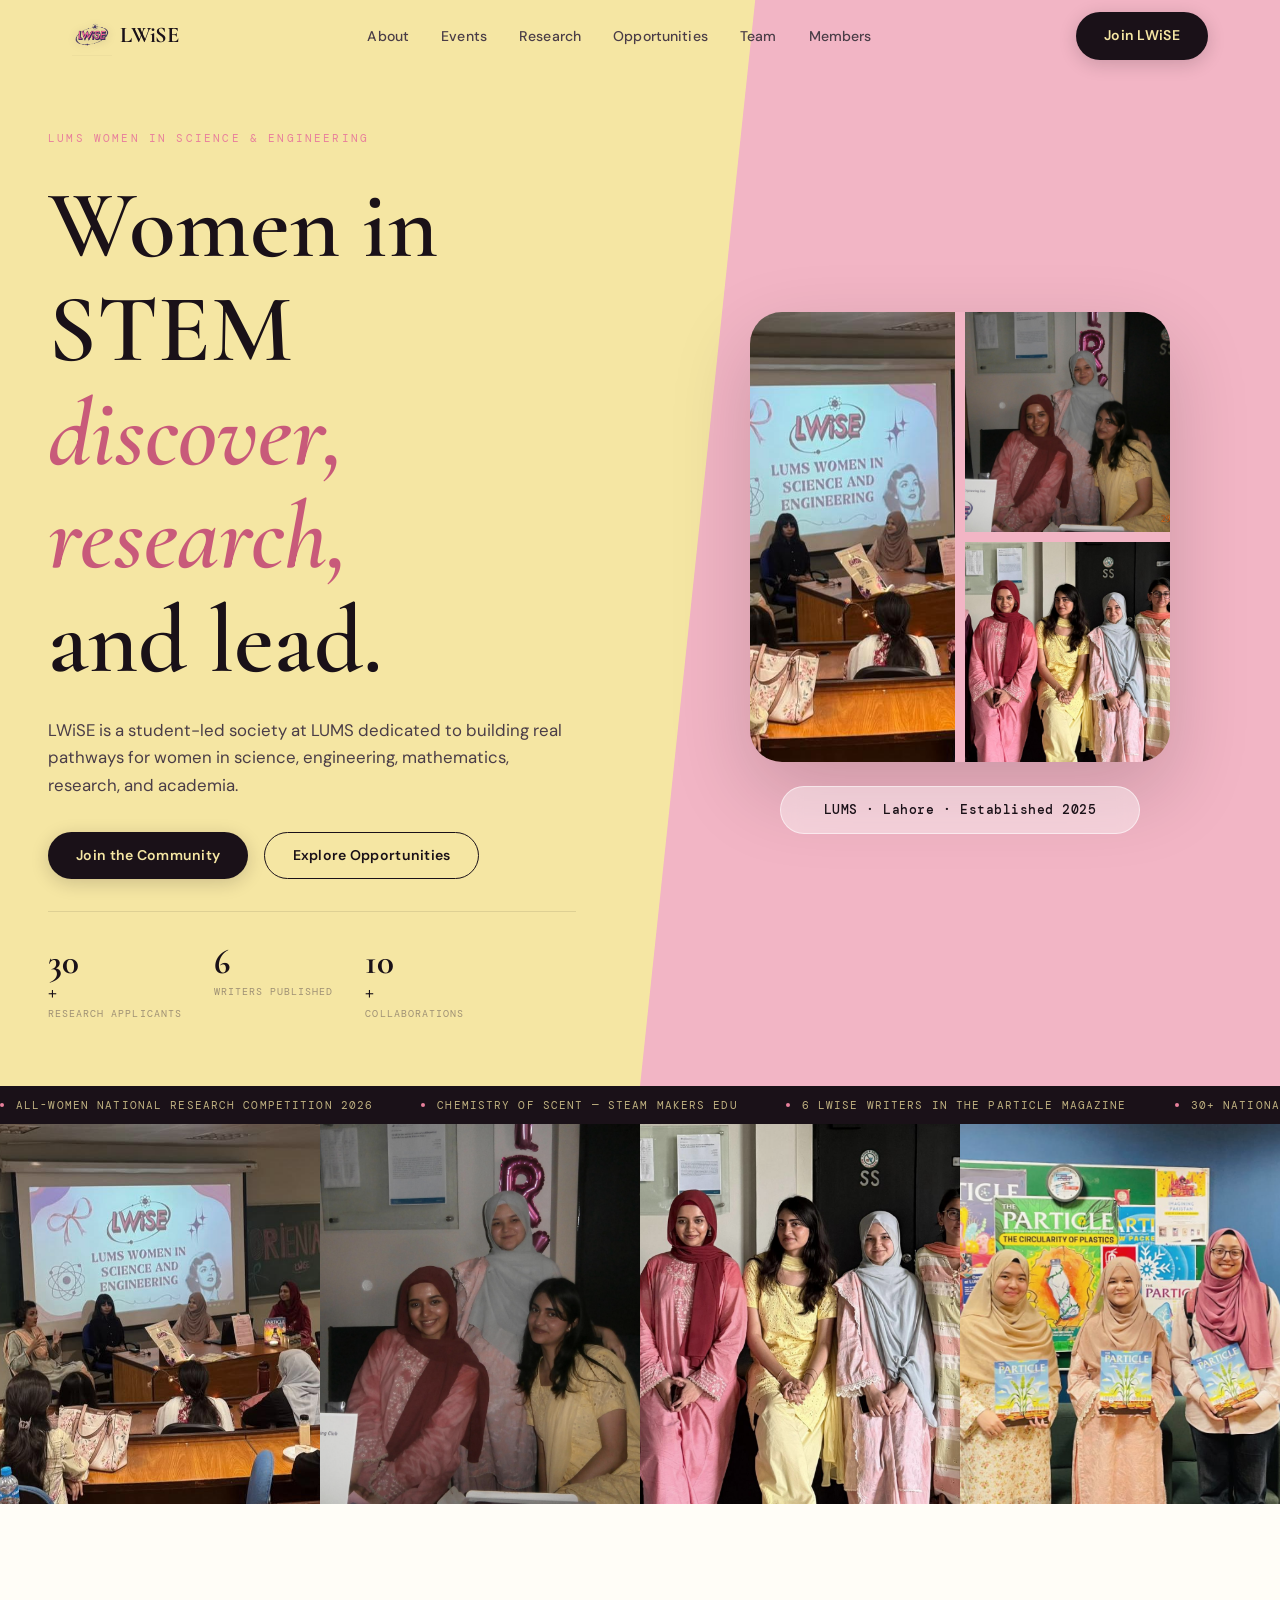
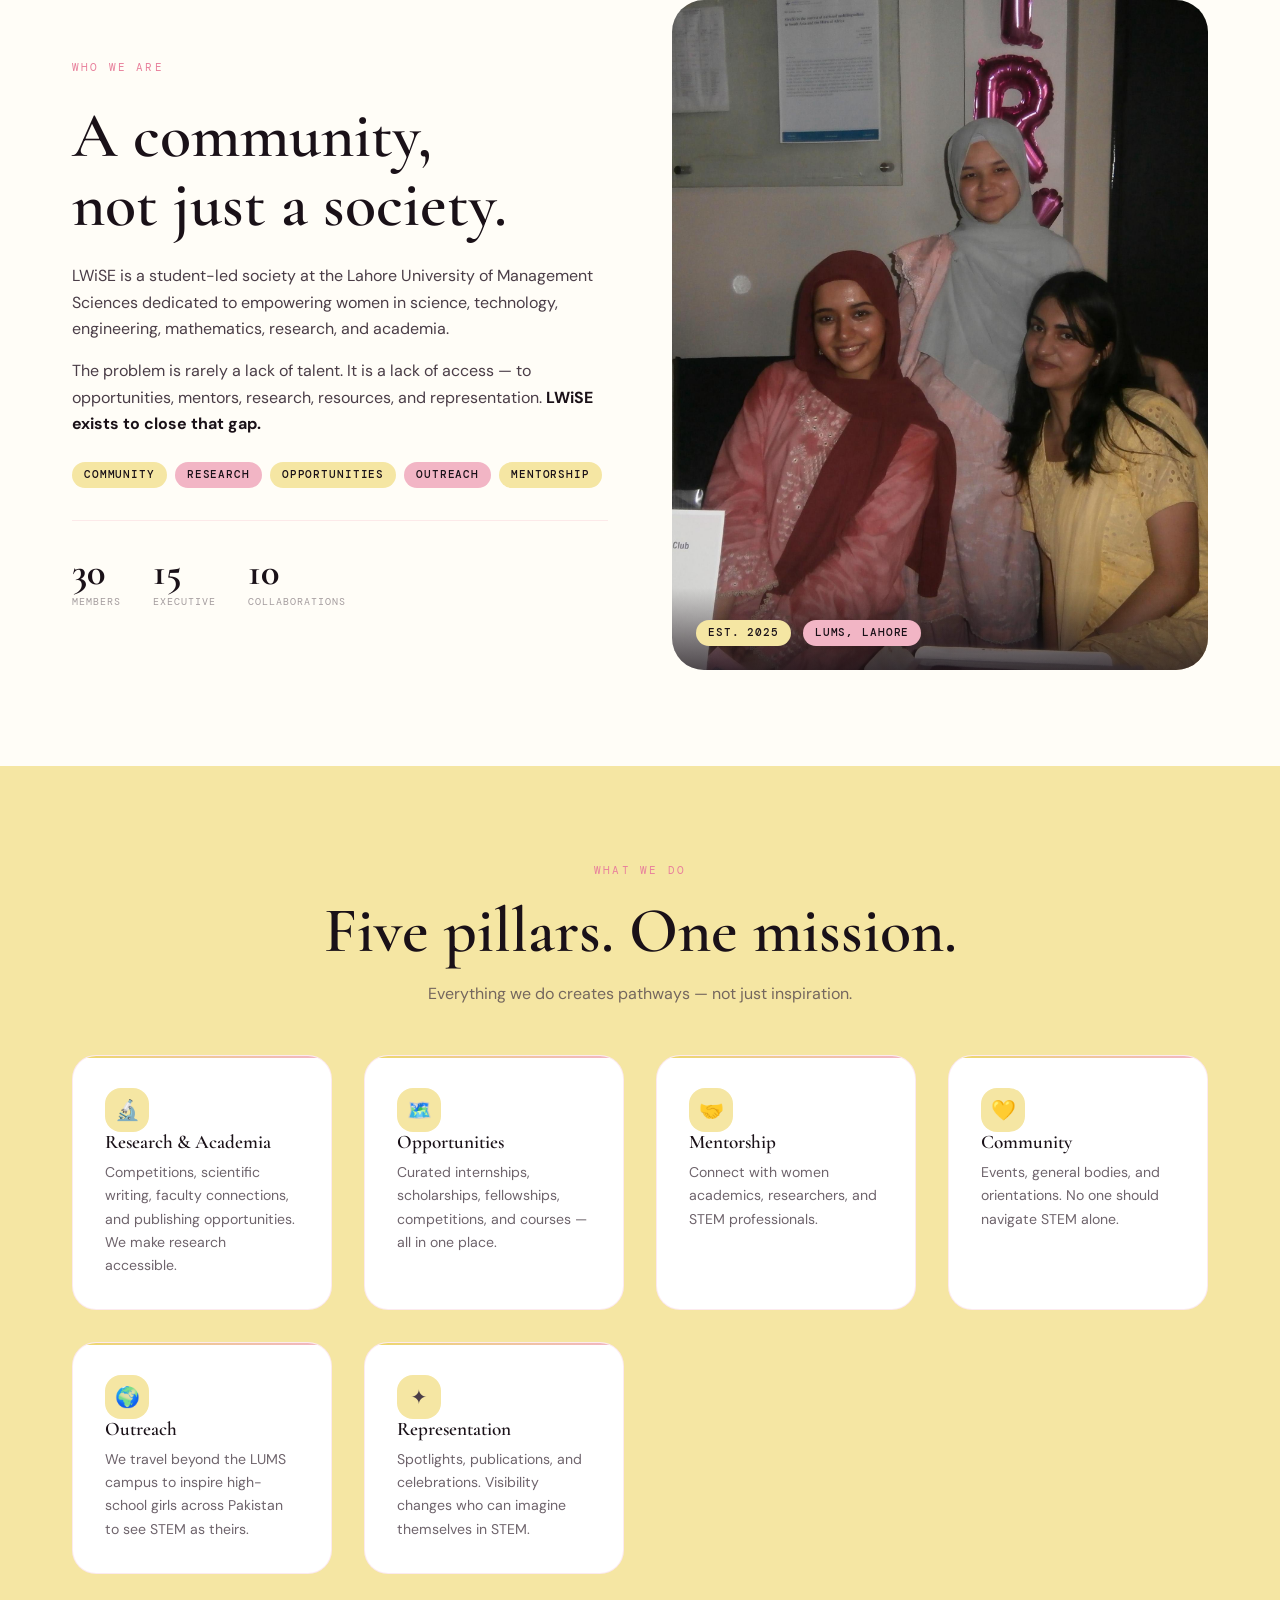
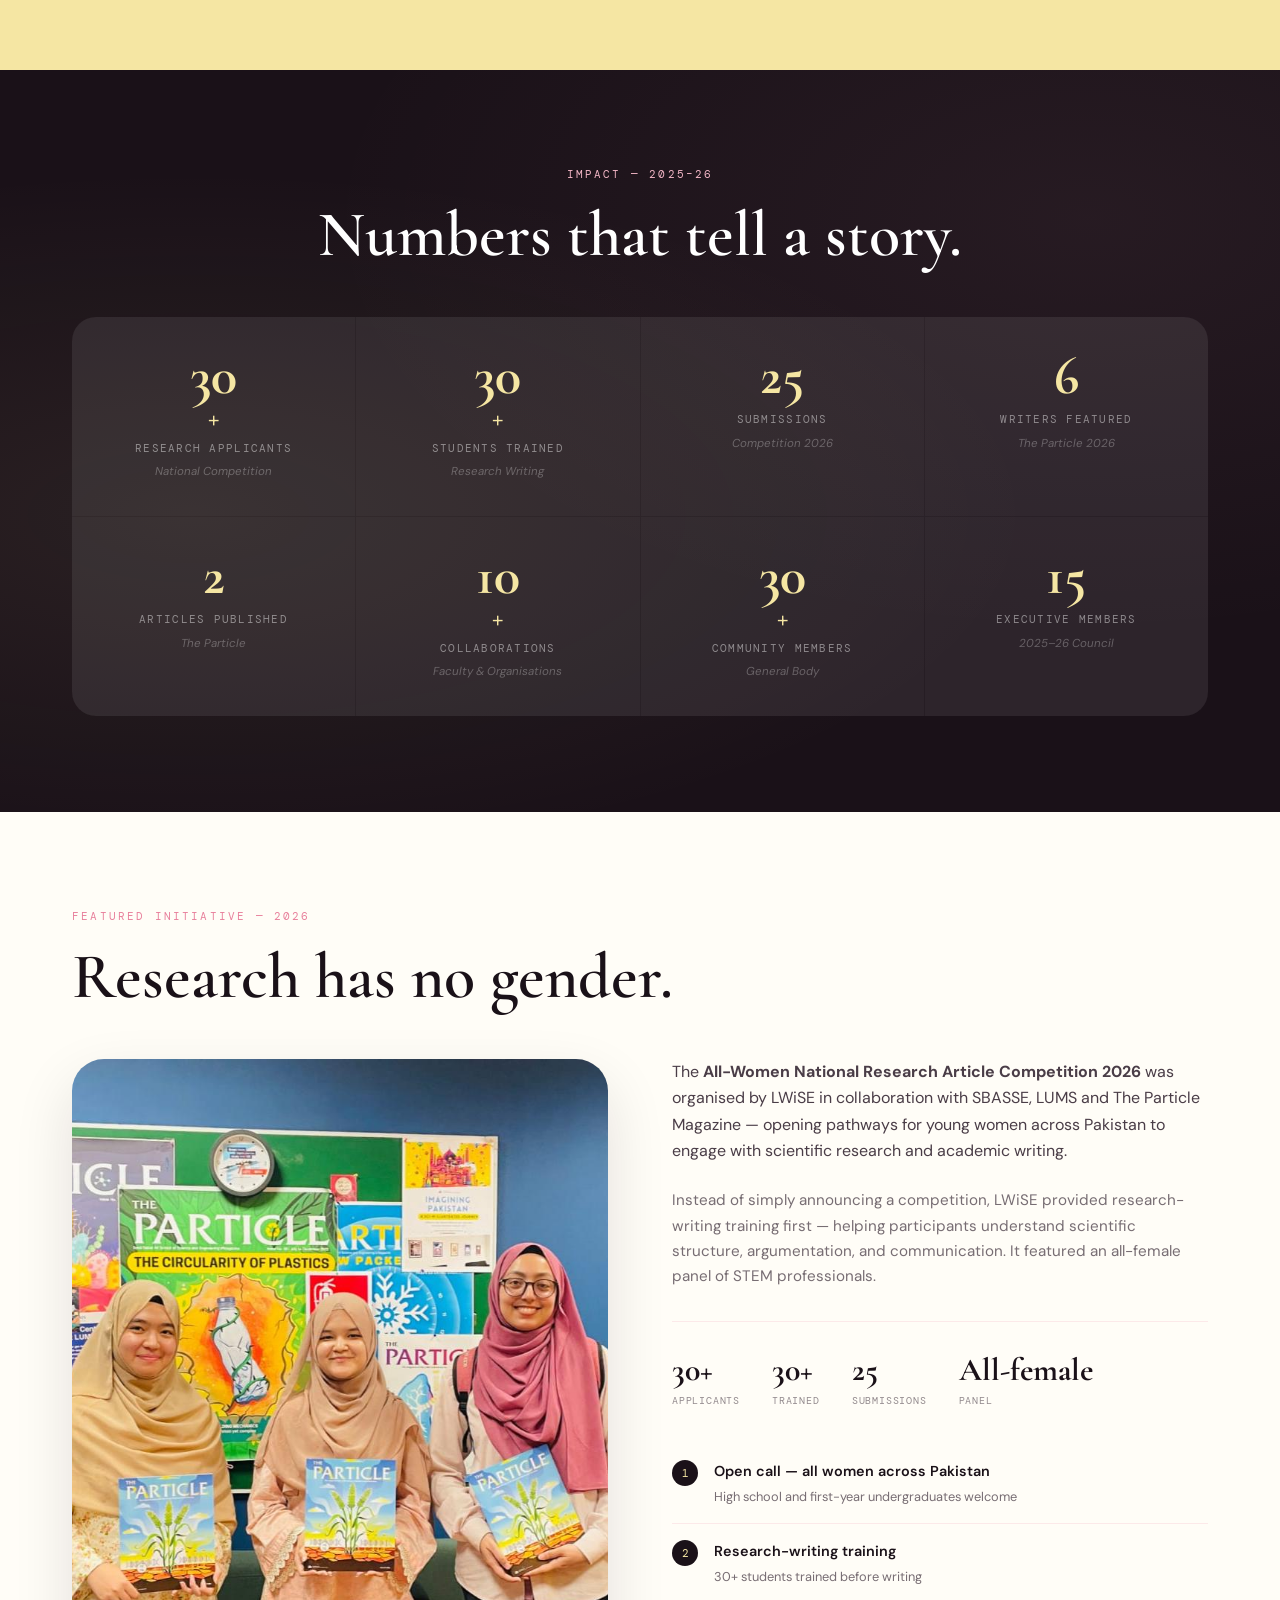
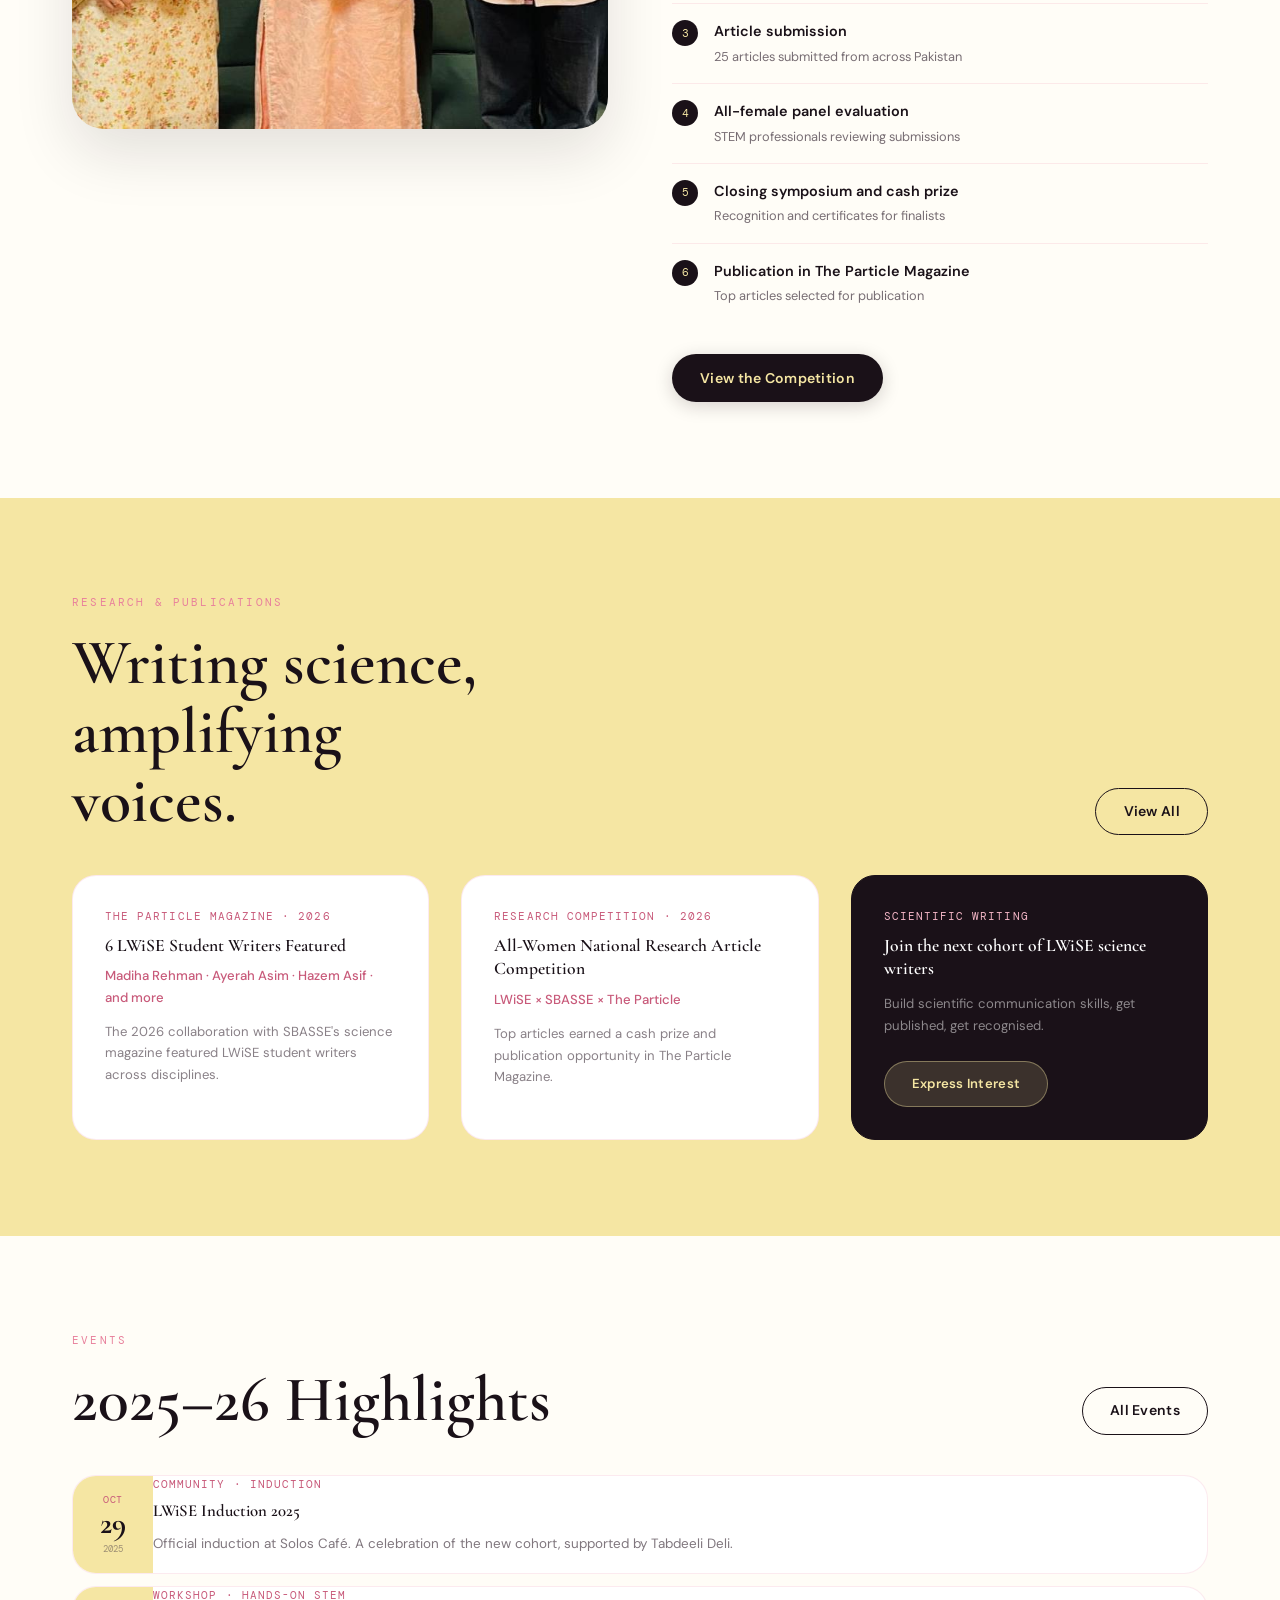
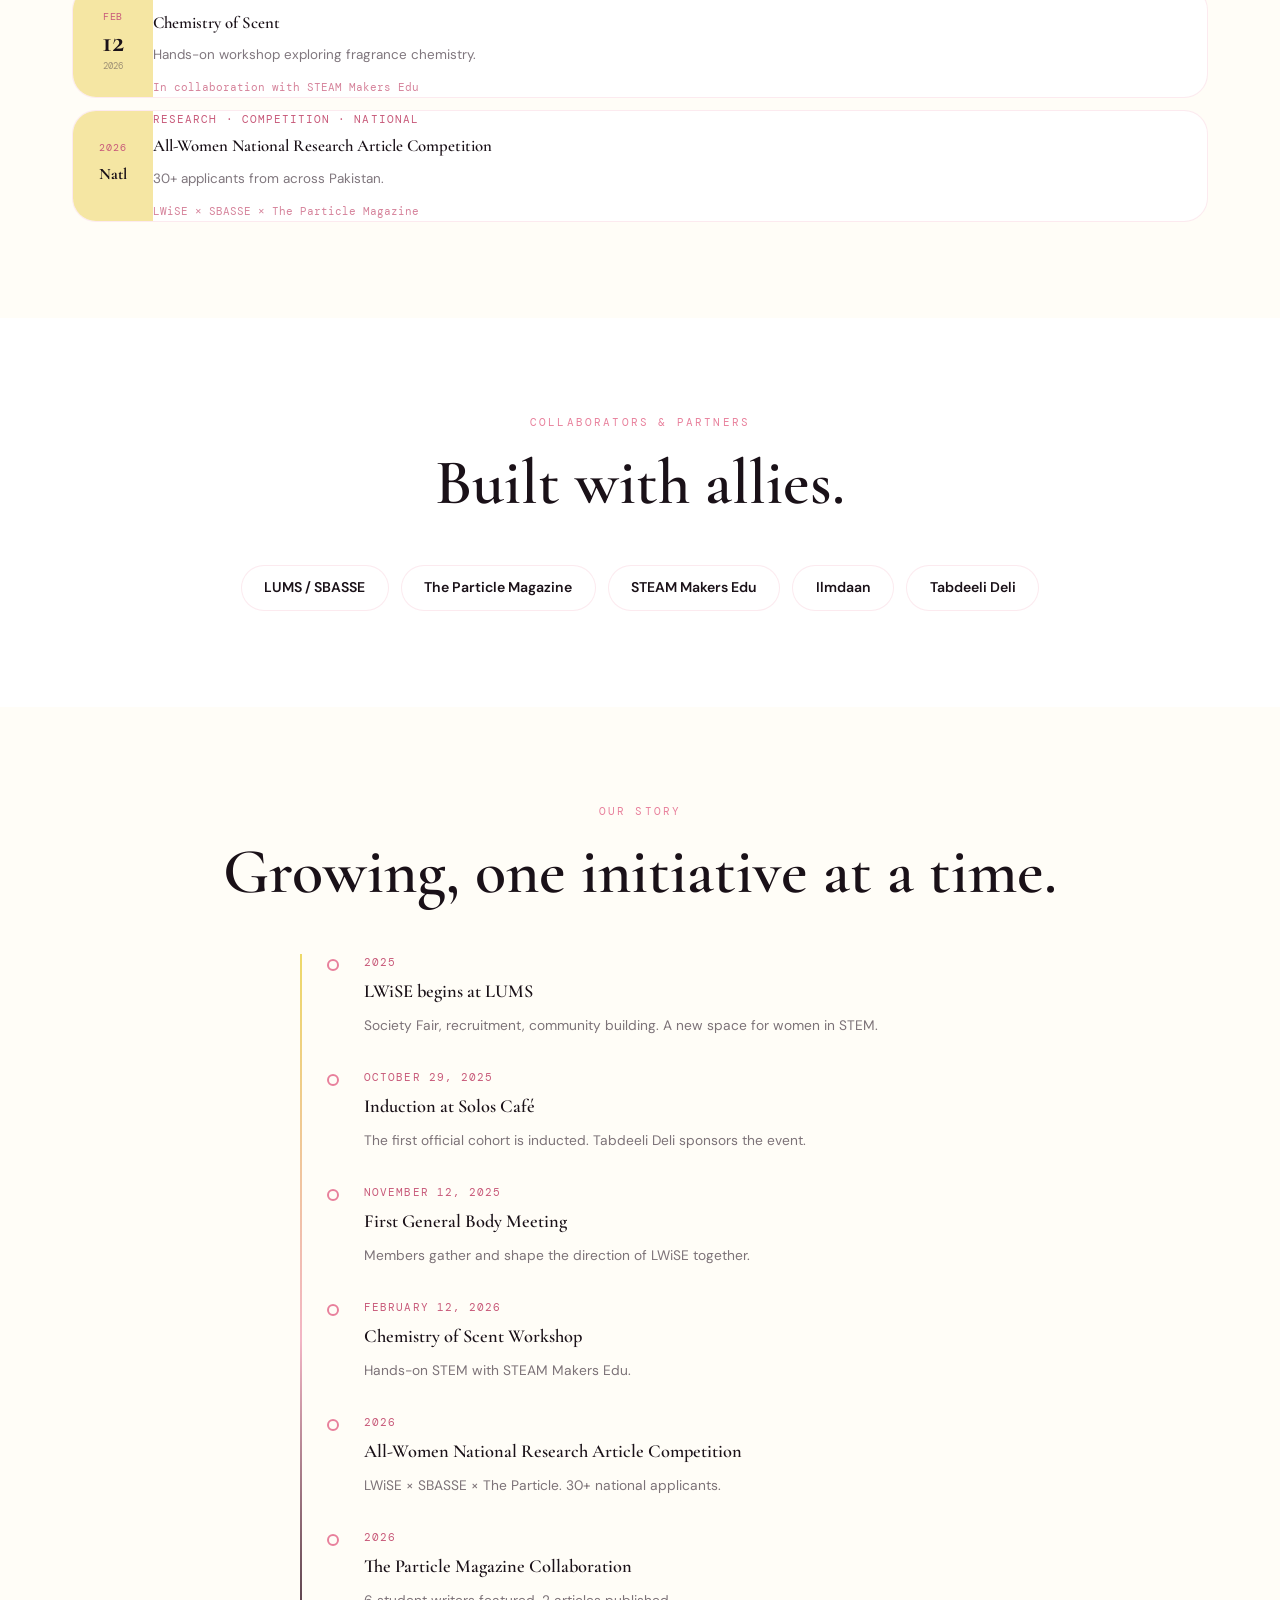
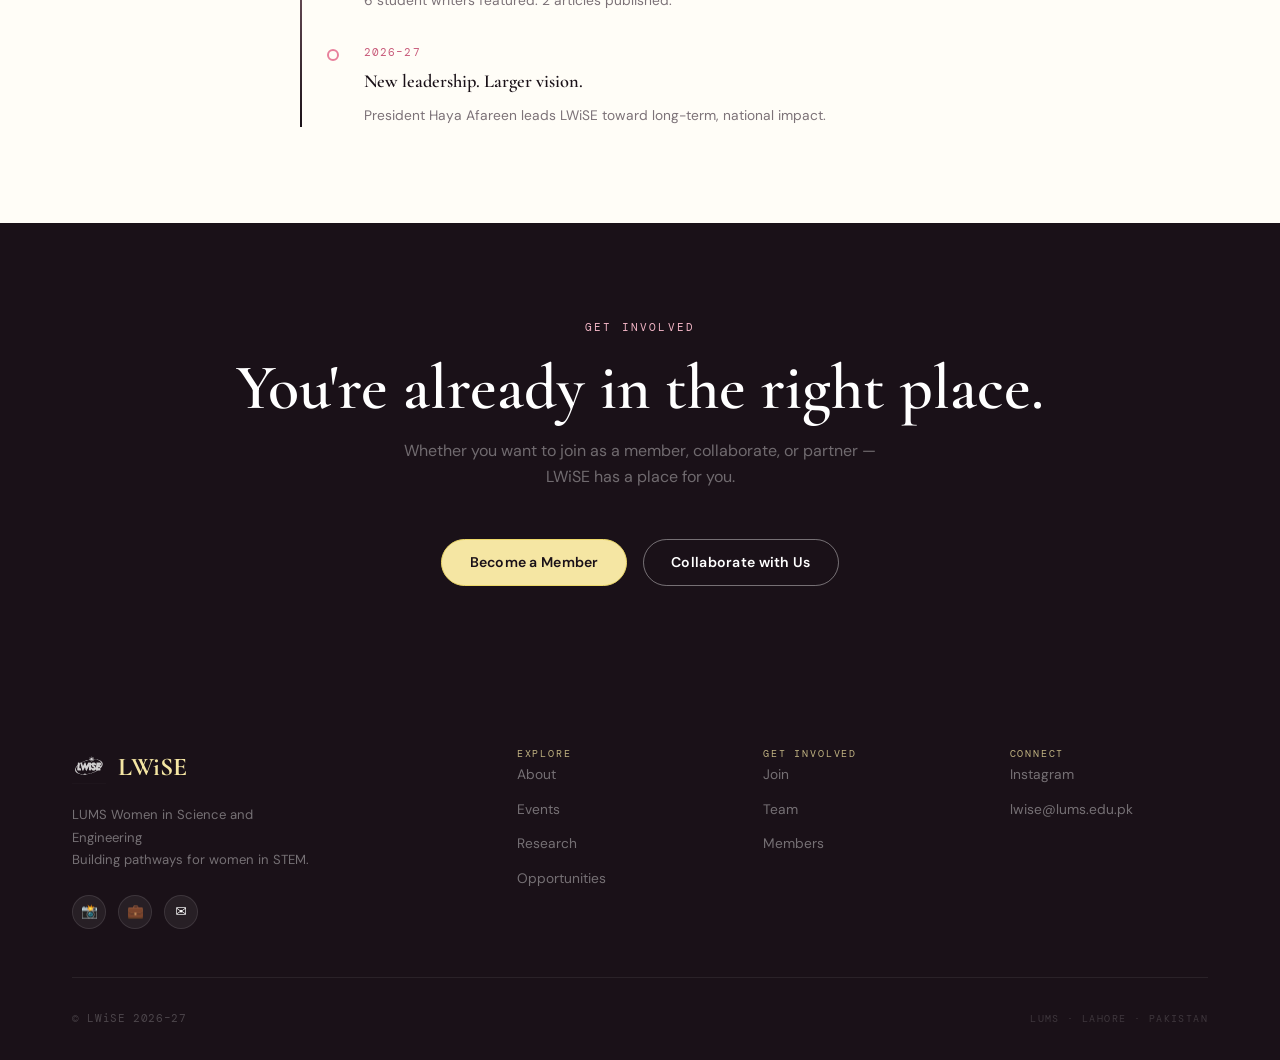
==== commit 5762562b: "Design v3: logo, real photos, clean hero, simplified member form, dynamic team page, fix stats" ====
--- a/index.html
+++ b/index.html
@@ -3,11 +3,11 @@
 <head>
   <meta charset="UTF-8">
   <meta name="viewport" content="width=device-width, initial-scale=1.0">
-  <meta name="description" content="LWiSE — LUMS Women in Science and Engineering. Empowering women to explore, research, lead, and shape the future of STEM.">
+  <meta name="description" content="LWiSE — LUMS Women in Science and Engineering. A student-led community creating pathways for women in STEM.">
   <title>LWiSE — LUMS Women in Science and Engineering</title>
   <link rel="stylesheet" href="css/style.css">
   <link rel="preconnect" href="https://fonts.googleapis.com">
-  <link rel="icon" href="data:image/svg+xml,<svg xmlns='http://www.w3.org/2000/svg' viewBox='0 0 100 100'><text y='.9em' font-size='90'>✦</text></svg>">
+  <link rel="icon" href="assets/images/lwise-logo.png">
 </head>
 <body>
 
@@ -15,7 +15,8 @@
 <nav class="nav" id="Nav">
   <div class="nav__inner">
     <a href="index.html" class="nav__logo">
-      <span class="nav__logo-gem"></span>LWiSE
+      <img src="assets/images/lwise-logo.png" alt="LWiSE Logo" class="nav__logo-img">
+      <span class="nav__logo-text">LWiSE</span>
     </a>
     <ul class="nav__links">
       <li><a href="#about" class="nav__link">About</a></li>
@@ -41,7 +42,7 @@
   <a href="opportunities.html" class="nav__link">Opportunities</a>
   <a href="team.html" class="nav__link">Team</a>
   <a href="members.html" class="nav__link">Members</a>
-  <a href="join.html" class="btn btn-ink">Join LWiSE</a>
+  <a href="join.html" class="btn btn-ink" style="margin-top:1rem;">Join LWiSE</a>
 </div>
 
 <!-- HERO -->
@@ -51,41 +52,39 @@
       <span class="label">LUMS Women in Science &amp; Engineering</span>
     </div>
     <h1 class="hero__title">
-      Where women<br>
-      in STEM <em>discover,<br>
-      research,</em> and lead.
+      Women in STEM<br>
+      <em>discover, research,</em><br>
+      and lead.
     </h1>
     <p class="hero__desc">
-      LWiSE is a student-led community at LUMS creating real pathways for women in science, technology, engineering, mathematics, research, and academia.
+      LWiSE is a student-led society at LUMS dedicated to building real pathways for women in science, engineering, mathematics, research, and academia.
     </p>
-    <div class="row">
+    <div class="row" style="margin-bottom:var(--sp-8);">
       <a href="join.html" class="btn btn-ink">Join the Community</a>
       <a href="opportunities.html" class="btn btn-outline">Explore Opportunities</a>
     </div>
     <div class="hero__stats">
       <div>
-        <span class="hero__stat-n counter" data-t="50">0</span><span class="hero__stat-n" style="font-size:1.5rem;">+</span>
-        <span class="hero__stat-l">National Applicants</span>
-      </div>
-      <div>
-        <span class="hero__stat-n counter" data-t="30">0</span><span class="hero__stat-n" style="font-size:1.5rem;">+</span>
-        <span class="hero__stat-l">Students Trained</span>
+        <span class="hero__stat-n counter" data-t="30">0</span><span class="hero__stat-n" style="font-size:1.4rem;">+</span>
+        <span class="hero__stat-l">Research Applicants</span>
       </div>
       <div>
         <span class="hero__stat-n counter" data-t="6">0</span>
-        <span class="hero__stat-l">Writers Featured</span>
+        <span class="hero__stat-l">Writers Published</span>
+      </div>
+      <div>
+        <span class="hero__stat-n counter" data-t="10">0</span><span class="hero__stat-n" style="font-size:1.4rem;">+</span>
+        <span class="hero__stat-l">Collaborations</span>
       </div>
     </div>
   </div>
   <div class="hero__right">
-    <div class="hero__stamp">
-      <span class="hero__stamp-big">L<br>W<br>i<br>S<br>E</span>
-      <span class="hero__stamp-sub">Lahore · Pakistan · 2025</span>
-    </div>
-    <div class="hero__pill">✦ Research · Community · Opportunities · Leadership</div>
-    <div class="hero__pill" style="background:rgba(26,17,24,0.15);font-family:var(--font-mono);font-size:0.72rem;letter-spacing:0.05em;">
-      &nbsp;50+ national applicants · 2 articles published&nbsp;
-    </div>
+    <div class="hero__mosaic">
+      <img src="assets/images/photo1.jpg" alt="LWiSE members" class="hero__mosaic-img">
+      <img src="assets/images/photo2.jpg" alt="LWiSE event" class="hero__mosaic-img">
+      <img src="assets/images/photo3.jpg" alt="LWiSE workshop" class="hero__mosaic-img">
+    </div>
+    <div class="hero__pill">LUMS · Lahore · Established 2025</div>
   </div>
 </section>
 
@@ -93,20 +92,26 @@
 <div class="ticker">
   <div class="ticker__track" id="tickerTrack">
     <span class="ticker__item"><span class="ticker__gem"></span>All-Women National Research Competition 2026</span>
-    <span class="ticker__item"><span class="ticker__gem"></span>Chemistry of Scent · STEAM Makers Edu</span>
+    <span class="ticker__item"><span class="ticker__gem"></span>Chemistry of Scent — STEAM Makers Edu</span>
     <span class="ticker__item"><span class="ticker__gem"></span>6 LWiSE Writers in The Particle Magazine</span>
-    <span class="ticker__item"><span class="ticker__gem"></span>50+ National Applicants</span>
+    <span class="ticker__item"><span class="ticker__gem"></span>30+ National Research Applicants</span>
+    <span class="ticker__item"><span class="ticker__gem"></span>LUMS × SBASSE × The Particle</span>
     <span class="ticker__item"><span class="ticker__gem"></span>Research · Community · Opportunities · Leadership</span>
+    <span class="ticker__item"><span class="ticker__gem"></span>All-Women National Research Competition 2026</span>
+    <span class="ticker__item"><span class="ticker__gem"></span>Chemistry of Scent — STEAM Makers Edu</span>
+    <span class="ticker__item"><span class="ticker__gem"></span>6 LWiSE Writers in The Particle Magazine</span>
+    <span class="ticker__item"><span class="ticker__gem"></span>30+ National Research Applicants</span>
     <span class="ticker__item"><span class="ticker__gem"></span>LUMS × SBASSE × The Particle</span>
-    <span class="ticker__item"><span class="ticker__gem"></span>Explore · Research · Connect · Lead</span>
-    <span class="ticker__item"><span class="ticker__gem"></span>All-Women National Research Competition 2026</span>
-    <span class="ticker__item"><span class="ticker__gem"></span>Chemistry of Scent · STEAM Makers Edu</span>
-    <span class="ticker__item"><span class="ticker__gem"></span>6 LWiSE Writers in The Particle Magazine</span>
-    <span class="ticker__item"><span class="ticker__gem"></span>50+ National Applicants</span>
     <span class="ticker__item"><span class="ticker__gem"></span>Research · Community · Opportunities · Leadership</span>
-    <span class="ticker__item"><span class="ticker__gem"></span>LUMS × SBASSE × The Particle</span>
-    <span class="ticker__item"><span class="ticker__gem"></span>Explore · Research · Connect · Lead</span>
-  </div>
+  </div>
+</div>
+
+<!-- PHOTO STRIP -->
+<div class="photo-strip">
+  <img src="assets/images/photo1.jpg" alt="LWiSE" class="photo-strip__img">
+  <img src="assets/images/photo2.jpg" alt="LWiSE event" class="photo-strip__img">
+  <img src="assets/images/photo3.jpg" alt="LWiSE workshop" class="photo-strip__img">
+  <img src="assets/images/photo4.jpg" alt="LWiSE community" class="photo-strip__img">
 </div>
 
 <!-- ABOUT -->
@@ -115,34 +120,27 @@
     <div class="about-grid">
       <div class="about-left up">
         <span class="label" style="display:block;margin-bottom:1.5rem;">Who We Are</span>
-        <h2>A community, not just a society.</h2>
+        <h2>A community,<br>not just a society.</h2>
         <p style="margin-top:1.5rem;">LWiSE is a student-led society at the Lahore University of Management Sciences dedicated to empowering women in science, technology, engineering, mathematics, research, and academia.</p>
-        <p style="margin-top:1rem;">We believe the problem is never a lack of talent. It is a lack of access — to opportunities, mentors, research, resources, community, and representation. <strong style="color:var(--ink);">LWiSE exists to build those bridges.</strong></p>
-        <div class="row" style="margin-top:2rem;gap:0.6rem;flex-wrap:wrap;">
+        <p style="margin-top:1rem;">The problem is rarely a lack of talent. It is a lack of access — to opportunities, mentors, research, resources, and representation. <strong style="color:var(--ink);">LWiSE exists to close that gap.</strong></p>
+        <div class="row" style="margin-top:1.5rem;gap:0.5rem;flex-wrap:wrap;">
           <span class="chip chip-butter">Community</span>
           <span class="chip chip-pink">Research</span>
           <span class="chip chip-butter">Opportunities</span>
           <span class="chip chip-pink">Outreach</span>
-          <span class="chip chip-butter">Representation</span>
-          <span class="chip chip-pink">Mentorship</span>
+          <span class="chip chip-butter">Mentorship</span>
         </div>
         <div class="about-num-row">
           <div class="about-num"><span class="n counter" data-t="30">0</span><span class="l">Members</span></div>
           <div class="about-num"><span class="n counter" data-t="15">0</span><span class="l">Executive</span></div>
-          <div class="about-num"><span class="n counter" data-t="10">0</span><span class="l">+ Collaborations</span></div>
-        </div>
-      </div>
-      <div class="about-right up" style="transition-delay:0.1s;">
-        <div class="about-cards">
-          <div class="about-card-block about-card-block--butter">🔬</div>
-          <div class="about-card-block about-card-block--pink"></div>
-          <div class="about-card-block about-card-block--ink">
-            <span class="label" style="color:var(--butter);opacity:0.6;">Est. 2025</span>
-            <span style="font-family:var(--font-serif);font-size:1rem;color:var(--white);line-height:1.3;">Building pathways for women in STEM.</span>
-          </div>
-          <div class="about-card-block about-card-block--white">
-            <div class="white-txt">LUMS<br>Lahore</div>
-          </div>
+          <div class="about-num"><span class="n counter" data-t="10">0</span><span class="l">Collaborations</span></div>
+        </div>
+      </div>
+      <div class="about-photo-wrap up" style="transition-delay:0.1s;">
+        <img src="assets/images/photo2.jpg" alt="LWiSE">
+        <div class="about-photo-caption">
+          <span class="chip chip-butter">Est. 2025</span>
+          <span class="chip chip-pink">LUMS, Lahore</span>
         </div>
       </div>
     </div>
@@ -161,7 +159,7 @@
       <div class="pillar up">
         <div class="pillar__icon">🔬</div>
         <h4>Research &amp; Academia</h4>
-        <p>Competitions, scientific writing, faculty connections, publishing opportunities. We make research feel reachable.</p>
+        <p>Competitions, scientific writing, faculty connections, and publishing opportunities. We make research accessible.</p>
       </div>
       <div class="pillar up">
         <div class="pillar__icon">🗺️</div>
@@ -171,12 +169,12 @@
       <div class="pillar up">
         <div class="pillar__icon">🤝</div>
         <h4>Mentorship</h4>
-        <p>Connect with women academics, researchers, and STEM professionals who have walked this path.</p>
+        <p>Connect with women academics, researchers, and STEM professionals.</p>
       </div>
       <div class="pillar up">
         <div class="pillar__icon">💛</div>
         <h4>Community</h4>
-        <p>Socials, general bodies, orientations. Because no one should navigate STEM alone.</p>
+        <p>Events, general bodies, and orientations. No one should navigate STEM alone.</p>
       </div>
       <div class="pillar up">
         <div class="pillar__icon">🌍</div>
@@ -186,7 +184,7 @@
       <div class="pillar up">
         <div class="pillar__icon">✦</div>
         <h4>Representation</h4>
-        <p>Spotlights, interviews, publications, celebrations. Because visibility changes who can imagine themselves in STEM.</p>
+        <p>Spotlights, publications, and celebrations. Visibility changes who can imagine themselves in STEM.</p>
       </div>
     </div>
   </div>
@@ -196,17 +194,17 @@
 <section class="sec impact-bg" id="impact">
   <div class="wrap" style="position:relative;z-index:1;">
     <div class="sec-hd sec-hd--center up">
-      <span class="label" style="display:block;margin-bottom:1rem;color:var(--pink);">Our Impact — 2025–26</span>
+      <span class="label" style="display:block;margin-bottom:1rem;color:var(--pink);">Impact — 2025–26</span>
       <h2 style="color:var(--white);">Numbers that tell a story.</h2>
     </div>
     <div class="impact-grid up" style="margin-top:3rem;">
       <div class="impact-cell">
-        <span class="big counter" data-t="50">0</span><span class="big" style="font-size:2rem;">+</span>
-        <span class="lbl">National Applicants</span>
-        <span class="sub">Research Competition</span>
-      </div>
-      <div class="impact-cell">
-        <span class="big counter" data-t="30">0</span><span class="big" style="font-size:2rem;">+</span>
+        <span class="big counter" data-t="30">0</span><span class="big" style="font-size:1.8rem;">+</span>
+        <span class="lbl">Research Applicants</span>
+        <span class="sub">National Competition</span>
+      </div>
+      <div class="impact-cell">
+        <span class="big counter" data-t="30">0</span><span class="big" style="font-size:1.8rem;">+</span>
         <span class="lbl">Students Trained</span>
         <span class="sub">Research Writing</span>
       </div>
@@ -226,12 +224,12 @@
         <span class="sub">The Particle</span>
       </div>
       <div class="impact-cell">
-        <span class="big counter" data-t="10">0</span><span class="big" style="font-size:2rem;">+</span>
+        <span class="big counter" data-t="10">0</span><span class="big" style="font-size:1.8rem;">+</span>
         <span class="lbl">Collaborations</span>
-        <span class="sub">Faculty &amp; Orgs</span>
-      </div>
-      <div class="impact-cell">
-        <span class="big counter" data-t="30">0</span><span class="big" style="font-size:2rem;">+</span>
+        <span class="sub">Faculty &amp; Organisations</span>
+      </div>
+      <div class="impact-cell">
+        <span class="big counter" data-t="30">0</span><span class="big" style="font-size:1.8rem;">+</span>
         <span class="lbl">Community Members</span>
         <span class="sub">General Body</span>
       </div>
@@ -241,7 +239,6 @@
         <span class="sub">2025–26 Council</span>
       </div>
     </div>
-    <p class="tc" style="color:rgba(245,230,163,0.5);margin-top:2.5rem;font-family:var(--font-serif);font-size:1.1rem;font-style:italic;">And we're only getting started.</p>
   </div>
 </section>
 
@@ -253,90 +250,68 @@
       <h2>Research has no gender.</h2>
     </div>
     <div class="init-wrap up">
-      <div class="init-left">
-        <p style="font-size:1rem;margin-bottom:1.5rem;">The <strong>All-Women National Research Article Competition 2026</strong> was organized by LWiSE in collaboration with SBASSE, LUMS and The Particle Magazine — opening pathways for young women across Pakistan to engage with scientific research and academic writing.</p>
+      <div class="init-photo-col">
+        <img src="assets/images/photo4.jpg" alt="LWiSE Research Competition">
+      </div>
+      <div class="init-body">
+        <p style="font-size:1rem;margin-bottom:1.5rem;">The <strong>All-Women National Research Article Competition 2026</strong> was organised by LWiSE in collaboration with SBASSE, LUMS and The Particle Magazine — opening pathways for young women across Pakistan to engage with scientific research and academic writing.</p>
         <p style="font-size:0.95rem;opacity:0.75;margin-bottom:2rem;">Instead of simply announcing a competition, LWiSE provided research-writing training first — helping participants understand scientific structure, argumentation, and communication. It featured an all-female panel of STEM professionals.</p>
+
         <div class="init-stat-row">
-          <div class="init-stat"><span class="n">50+</span><span class="l">Applicants</span></div>
+          <div class="init-stat"><span class="n">30+</span><span class="l">Applicants</span></div>
           <div class="init-stat"><span class="n">30+</span><span class="l">Trained</span></div>
           <div class="init-stat"><span class="n">25</span><span class="l">Submissions</span></div>
-          <div class="init-stat"><span class="n">👩‍🔬</span><span class="l">Female Panel</span></div>
-        </div>
-        <a href="research.html" class="btn btn-ink" style="margin-top:2rem;">Explore the Competition →</a>
-      </div>
-      <div class="init-right">
-        <span class="label" style="color:var(--pink);display:block;margin-bottom:1rem;">The Pathway</span>
-        <div class="init-step">
-          <div class="init-step__num">1</div>
-          <div class="init-step__body"><div class="init-step__title">Open call — all women across Pakistan</div><div class="init-step__desc">High school &amp; first-year undergraduates welcome</div></div>
-        </div>
-        <div class="init-step">
-          <div class="init-step__num">2</div>
-          <div class="init-step__body"><div class="init-step__title">Research-writing training</div><div class="init-step__desc">30+ students trained before writing</div></div>
-        </div>
-        <div class="init-step">
-          <div class="init-step__num">3</div>
-          <div class="init-step__body"><div class="init-step__title">Article submission</div><div class="init-step__desc">25 articles submitted from across Pakistan</div></div>
-        </div>
-        <div class="init-step">
-          <div class="init-step__num">4</div>
-          <div class="init-step__body"><div class="init-step__title">All-female panel evaluation</div><div class="init-step__desc">STEM professionals reviewing submissions</div></div>
-        </div>
-        <div class="init-step">
-          <div class="init-step__num">5</div>
-          <div class="init-step__body"><div class="init-step__title">Closing symposium &amp; cash prize</div><div class="init-step__desc">Recognition + certificates</div></div>
-        </div>
-        <div class="init-step">
-          <div class="init-step__num">6</div>
-          <div class="init-step__body"><div class="init-step__title">Publication in The Particle Magazine</div><div class="init-step__desc">Top articles get published</div></div>
-        </div>
-      </div>
-    </div>
-  </div>
-</section>
-
-<!-- ECOSYSTEM -->
+          <div class="init-stat"><span class="n">All-female</span><span class="l">Panel</span></div>
+        </div>
+
+        <div style="margin-top:2rem;">
+          <div class="init-step">
+            <div class="init-step__num">1</div>
+            <div><div class="init-step__title">Open call — all women across Pakistan</div><div class="init-step__desc">High school and first-year undergraduates welcome</div></div>
+          </div>
+          <div class="init-step">
+            <div class="init-step__num">2</div>
+            <div><div class="init-step__title">Research-writing training</div><div class="init-step__desc">30+ students trained before writing</div></div>
+          </div>
+          <div class="init-step">
+            <div class="init-step__num">3</div>
+            <div><div class="init-step__title">Article submission</div><div class="init-step__desc">25 articles submitted from across Pakistan</div></div>
+          </div>
+          <div class="init-step">
+            <div class="init-step__num">4</div>
+            <div><div class="init-step__title">All-female panel evaluation</div><div class="init-step__desc">STEM professionals reviewing submissions</div></div>
+          </div>
+          <div class="init-step">
+            <div class="init-step__num">5</div>
+            <div><div class="init-step__title">Closing symposium and cash prize</div><div class="init-step__desc">Recognition and certificates for finalists</div></div>
+          </div>
+          <div class="init-step">
+            <div class="init-step__num">6</div>
+            <div><div class="init-step__title">Publication in The Particle Magazine</div><div class="init-step__desc">Top articles selected for publication</div></div>
+          </div>
+        </div>
+        <a href="research.html" class="btn btn-ink" style="margin-top:2rem;">View the Competition</a>
+      </div>
+    </div>
+  </div>
+</section>
+
+<!-- PUBLICATIONS PREVIEW -->
 <section class="sec sec--butter">
-  <div class="wrap tc">
-    <div class="sec-hd sec-hd--center up">
-      <span class="label" style="display:block;margin-bottom:1rem;">The LWiSE Ecosystem</span>
-      <h2>A cycle, not a calendar.</h2>
-      <p>LWiSE is designed so every step feeds the next.</p>
-    </div>
-    <div class="eco-flow">
-      <div class="eco-node up"><span class="eco-node__icon">🔭</span><span class="eco-node__label">Discover</span></div>
-      <span class="eco-arrow">→</span>
-      <div class="eco-node up"><span class="eco-node__icon">🤝</span><span class="eco-node__label">Connect</span></div>
-      <span class="eco-arrow">→</span>
-      <div class="eco-node up"><span class="eco-node__icon">📚</span><span class="eco-node__label">Learn</span></div>
-      <span class="eco-arrow">→</span>
-      <div class="eco-node up"><span class="eco-node__icon">🔬</span><span class="eco-node__label">Research</span></div>
-      <span class="eco-arrow">→</span>
-      <div class="eco-node up"><span class="eco-node__icon">✍️</span><span class="eco-node__label">Create</span></div>
-      <span class="eco-arrow">→</span>
-      <div class="eco-node up"><span class="eco-node__icon">🌟</span><span class="eco-node__label">Lead</span></div>
-      <span class="eco-arrow">→</span>
-      <div class="eco-node up"><span class="eco-node__icon">💫</span><span class="eco-node__label">Inspire</span></div>
-    </div>
-  </div>
-</section>
-
-<!-- PUBLICATIONS PREVIEW -->
-<section class="sec sec--off">
   <div class="wrap">
     <div class="sec-hd up" style="display:flex;justify-content:space-between;align-items:flex-end;flex-wrap:wrap;gap:1rem;margin-bottom:2.5rem;">
       <div>
         <span class="label" style="display:block;margin-bottom:1rem;">Research &amp; Publications</span>
-        <h2 style="max-width:12ch;">Writing science, amplifying voices.</h2>
-      </div>
-      <a href="research.html" class="btn btn-outline">View All →</a>
+        <h2 style="max-width:14ch;">Writing science, amplifying voices.</h2>
+      </div>
+      <a href="research.html" class="btn btn-outline">View All</a>
     </div>
     <div class="g3">
       <div class="pub-card up">
         <div class="pub-card__journal">The Particle Magazine · 2026</div>
         <div class="pub-card__title">6 LWiSE Student Writers Featured</div>
-        <div class="pub-card__author">Madiha Rehman · Ayerah Asim · Hazem Asif + more</div>
-        <p style="font-size:0.82rem;opacity:0.65;margin-top:0.75rem;max-width:100%;">The 2026 collaboration saw LWiSE student writers featured in SBASSE's science magazine.</p>
+        <div class="pub-card__author">Madiha Rehman · Ayerah Asim · Hazem Asif · and more</div>
+        <p style="font-size:0.82rem;opacity:0.65;margin-top:0.75rem;max-width:100%;">The 2026 collaboration with SBASSE's science magazine featured LWiSE student writers across disciplines.</p>
       </div>
       <div class="pub-card up">
         <div class="pub-card__journal">Research Competition · 2026</div>
@@ -345,24 +320,24 @@
         <p style="font-size:0.82rem;opacity:0.65;margin-top:0.75rem;max-width:100%;">Top articles earned a cash prize and publication opportunity in The Particle Magazine.</p>
       </div>
       <div class="pub-card up" style="background:var(--ink);border-color:var(--ink);">
-        <div class="pub-card__journal" style="color:var(--pink);">Want to Write?</div>
+        <div class="pub-card__journal" style="color:var(--pink);">Scientific Writing</div>
         <div class="pub-card__title" style="color:var(--white);">Join the next cohort of LWiSE science writers</div>
-        <p style="font-size:0.82rem;color:rgba(255,255,255,0.5);max-width:100%;margin-top:0.75rem;">Build scientific communication skills, get published, get recognized.</p>
-        <a href="join.html" class="btn btn-ghost-butter" style="margin-top:1.5rem;font-size:0.82rem;">Express Interest →</a>
+        <p style="font-size:0.82rem;color:rgba(255,255,255,0.5);max-width:100%;margin-top:0.75rem;">Build scientific communication skills, get published, get recognised.</p>
+        <a href="join.html" class="btn btn-ghost-butter" style="margin-top:1.5rem;font-size:0.82rem;">Express Interest</a>
       </div>
     </div>
   </div>
 </section>
 
 <!-- EVENTS PREVIEW -->
-<section class="sec sec--white">
+<section class="sec sec--off">
   <div class="wrap">
     <div class="sec-hd up" style="display:flex;justify-content:space-between;align-items:flex-end;flex-wrap:wrap;gap:1rem;margin-bottom:2.5rem;">
       <div>
         <span class="label" style="display:block;margin-bottom:1rem;">Events</span>
         <h2>2025–26 Highlights</h2>
       </div>
-      <a href="events.html" class="btn btn-outline">All Events →</a>
+      <a href="events.html" class="btn btn-outline">All Events</a>
     </div>
     <div style="display:flex;flex-direction:column;gap:0.75rem;">
       <div class="ev-card up">
@@ -370,7 +345,7 @@
         <div class="ev-card__body">
           <div class="ev-card__tag">Community · Induction</div>
           <div class="ev-card__title">LWiSE Induction 2025</div>
-          <div class="ev-card__desc">Official induction at Solos Café. A celebration of the new cohort. Supported by Tabdeeli Deli.</div>
+          <div class="ev-card__desc">Official induction at Solos Café. A celebration of the new cohort, supported by Tabdeeli Deli.</div>
         </div>
       </div>
       <div class="ev-card up">
@@ -378,16 +353,16 @@
         <div class="ev-card__body">
           <div class="ev-card__tag">Workshop · Hands-on STEM</div>
           <div class="ev-card__title">Chemistry of Scent</div>
-          <div class="ev-card__desc">Hands-on workshop exploring fragrance chemistry with STEAM Makers Edu.</div>
+          <div class="ev-card__desc">Hands-on workshop exploring fragrance chemistry.</div>
           <div class="ev-card__collab">In collaboration with STEAM Makers Edu</div>
         </div>
       </div>
       <div class="ev-card up">
-        <div class="ev-card__date"><div class="ev-card__mo">2026</div><div class="ev-card__dy" style="font-size:1rem;">📄</div><div class="ev-card__yr">Nat'l</div></div>
+        <div class="ev-card__date"><div class="ev-card__mo">2026</div><div class="ev-card__dy" style="font-size:1rem;line-height:2;">Natl</div><div class="ev-card__yr"></div></div>
         <div class="ev-card__body">
           <div class="ev-card__tag">Research · Competition · National</div>
           <div class="ev-card__title">All-Women National Research Article Competition</div>
-          <div class="ev-card__desc">50+ applicants from across Pakistan. LWiSE steps beyond the LUMS campus.</div>
+          <div class="ev-card__desc">30+ applicants from across Pakistan.</div>
           <div class="ev-card__collab">LWiSE × SBASSE × The Particle Magazine</div>
         </div>
       </div>
@@ -396,11 +371,11 @@
 </section>
 
 <!-- PARTNERS -->
-<section class="sec sec--butter">
+<section class="sec sec--white">
   <div class="wrap tc">
     <div class="sec-hd sec-hd--center up">
       <span class="label" style="display:block;margin-bottom:1rem;">Collaborators &amp; Partners</span>
-      <h2>Built with allies, not alone.</h2>
+      <h2>Built with allies.</h2>
     </div>
     <div class="partners-row up">
       <div class="partner-pill">LUMS / SBASSE</div>
@@ -423,7 +398,7 @@
       <div class="tl-item up">
         <div class="tl-item__date">2025</div>
         <div class="tl-item__title">LWiSE begins at LUMS</div>
-        <div class="tl-item__desc">Society Fair, recruitment, community building. A new space for women in STEM is born.</div>
+        <div class="tl-item__desc">Society Fair, recruitment, community building. A new space for women in STEM.</div>
       </div>
       <div class="tl-item up">
         <div class="tl-item__date">October 29, 2025</div>
@@ -433,27 +408,27 @@
       <div class="tl-item up">
         <div class="tl-item__date">November 12, 2025</div>
         <div class="tl-item__title">First General Body Meeting</div>
-        <div class="tl-item__desc">Members gather, connect, and shape the direction of LWiSE together.</div>
+        <div class="tl-item__desc">Members gather and shape the direction of LWiSE together.</div>
       </div>
       <div class="tl-item up">
         <div class="tl-item__date">February 12, 2026</div>
         <div class="tl-item__title">Chemistry of Scent Workshop</div>
-        <div class="tl-item__desc">Hands-on STEM with STEAM Makers Edu. LWiSE proves it is more than events — it is experiences.</div>
+        <div class="tl-item__desc">Hands-on STEM with STEAM Makers Edu.</div>
       </div>
       <div class="tl-item up">
         <div class="tl-item__date">2026</div>
         <div class="tl-item__title">All-Women National Research Article Competition</div>
-        <div class="tl-item__desc">LWiSE × SBASSE × The Particle. 50+ national applicants. A landmark in women's STEM research in Pakistan.</div>
+        <div class="tl-item__desc">LWiSE × SBASSE × The Particle. 30+ national applicants.</div>
       </div>
       <div class="tl-item up">
         <div class="tl-item__date">2026</div>
         <div class="tl-item__title">The Particle Magazine Collaboration</div>
-        <div class="tl-item__desc">6 student writers featured. 2 articles published. Scientific communication as a pathway for women.</div>
+        <div class="tl-item__desc">6 student writers featured. 2 articles published.</div>
       </div>
       <div class="tl-item up">
         <div class="tl-item__date">2026–27</div>
         <div class="tl-item__title">New leadership. Larger vision.</div>
-        <div class="tl-item__desc">President Haya Afareen leads LWiSE toward long-term, national impact beyond the calendar, beyond the campus.</div>
+        <div class="tl-item__desc">President Haya Afareen leads LWiSE toward long-term, national impact.</div>
       </div>
     </div>
   </div>
@@ -464,33 +439,12 @@
   <div class="wrap tc" style="position:relative;z-index:1;">
     <div class="sec-hd sec-hd--center up">
       <span class="label" style="display:block;margin-bottom:1rem;color:var(--pink);">Get Involved</span>
-      <h2 style="color:var(--white);">Curious about STEM?<br>You're already in the right place.</h2>
-    </div>
-    <div class="g4" style="margin-top:3rem;">
-      <div class="join-opt up">
-        <span class="join-opt__icon">💛</span>
-        <div class="join-opt__title">Become a Member</div>
-        <p class="join-opt__desc">Access events, mentors, opportunities, and a network of women in STEM.</p>
-        <a href="join.html" class="btn btn-ghost-butter" style="margin-top:1.5rem;">Join Now →</a>
-      </div>
-      <div class="join-opt up">
-        <span class="join-opt__icon">🔬</span>
-        <div class="join-opt__title">Collaborate</div>
-        <p class="join-opt__desc">Researchers and academics can co-organize workshops, talks, and initiatives.</p>
-        <a href="join.html#collaborate" class="btn btn-ghost-butter" style="margin-top:1.5rem;">Get in touch →</a>
-      </div>
-      <div class="join-opt up">
-        <span class="join-opt__icon">🤝</span>
-        <div class="join-opt__title">Partner</div>
-        <p class="join-opt__desc">Support programs that expand STEM access for women across Pakistan.</p>
-        <a href="join.html#partner" class="btn btn-ghost-butter" style="margin-top:1.5rem;">Partner →</a>
-      </div>
-      <div class="join-opt up">
-        <span class="join-opt__icon">✦</span>
-        <div class="join-opt__title">Volunteer</div>
-        <p class="join-opt__desc">Help create events, resources, and outreach programs.</p>
-        <a href="join.html#volunteer" class="btn btn-ghost-butter" style="margin-top:1.5rem;">Volunteer →</a>
-      </div>
+      <h2 style="color:var(--white);">You're already in the right place.</h2>
+      <p style="color:rgba(255,255,255,0.5);margin:1rem auto 0;max-width:46ch;">Whether you want to join as a member, collaborate, or partner — LWiSE has a place for you.</p>
+    </div>
+    <div class="row" style="justify-content:center;margin-top:2.5rem;gap:1rem;">
+      <a href="join.html" class="btn btn-butter">Become a Member</a>
+      <a href="join.html#collaborate" class="btn btn-outline-light">Collaborate with Us</a>
     </div>
   </div>
 </section>
@@ -500,7 +454,10 @@
   <div class="wrap">
     <div class="footer-top">
       <div>
-        <div class="footer-logo">LWiSE ✦</div>
+        <div class="footer-logo">
+          <img src="assets/images/lwise-logo.png" alt="LWiSE" class="footer-logo-img">
+          <span class="footer-logo-text">LWiSE</span>
+        </div>
         <div class="footer-tagline">LUMS Women in Science and Engineering<br>Building pathways for women in STEM.</div>
         <div class="footer-socials">
           <a href="#" class="footer-soc" aria-label="Instagram">📸</a>
@@ -510,8 +467,7 @@
       </div>
       <div>
         <div class="footer-col-hd">Explore</div>
-        <a href="#about" class="footer-link">About LWiSE</a>
-        <a href="team.html" class="footer-link">Team</a>
+        <a href="index.html#about" class="footer-link">About</a>
         <a href="events.html" class="footer-link">Events</a>
         <a href="research.html" class="footer-link">Research</a>
         <a href="opportunities.html" class="footer-link">Opportunities</a>
@@ -519,21 +475,18 @@
       <div>
         <div class="footer-col-hd">Get Involved</div>
         <a href="join.html" class="footer-link">Join</a>
-        <a href="join.html#collaborate" class="footer-link">Collaborate</a>
-        <a href="join.html#partner" class="footer-link">Partner</a>
+        <a href="team.html" class="footer-link">Team</a>
         <a href="members.html" class="footer-link">Members</a>
       </div>
       <div>
         <div class="footer-col-hd">Connect</div>
         <a href="#" class="footer-link">Instagram</a>
-        <a href="#" class="footer-link">LinkedIn</a>
-        <a href="mailto:lwise@lums.edu.pk" class="footer-link">Email Us</a>
-        <a href="#story" class="footer-link">Our Story</a>
+        <a href="mailto:lwise@lums.edu.pk" class="footer-link">lwise@lums.edu.pk</a>
       </div>
     </div>
     <div class="footer-bottom">
-      <div class="footer-copy">© LWiSE 2026–27 · LUMS Women in Science and Engineering</div>
-      <div class="footer-mantra">EXPLORE · RESEARCH · CONNECT · LEAD</div>
+      <div class="footer-copy">© LWiSE 2026–27</div>
+      <div class="footer-mantra">LUMS · LAHORE · PAKISTAN</div>
     </div>
   </div>
 </footer>
--- a/css/style.css
+++ b/css/style.css
@@ -1,39 +1,34 @@
 /* ============================================================
-   LWiSE — Redesign v2
+   LWiSE — Design v3
    Palette: Butter Yellow + Warm Pink dominant
-   Aesthetic: Bold editorial × modern × feminine scientific
+   Aesthetic: Editorial × modern × clean
    ============================================================ */
 
 @import url('https://fonts.googleapis.com/css2?family=Cormorant+Garamond:ital,wght@0,300;0,400;0,600;0,700;1,300;1,400;1,600&family=DM+Sans:ital,opsz,wght@0,9..40,300;0,9..40,400;0,9..40,500;0,9..40,600;1,9..40,300&family=DM+Mono:wght@300;400;500&display=swap');
 
 /* ── TOKENS ─────────────────────────────────────────────── */
 :root {
-  /* DOMINANT */
-  --butter:      #F5E6A3;   /* main background sections */
-  --butter-mid:  #EDD96A;   /* stronger butter accents */
-  --butter-deep: #D4BC3A;   /* pressed states */
-  --pink:        #F2B5C5;   /* main accent */
-  --pink-mid:    #E8809C;   /* stronger pink */
-  --pink-deep:   #C85A7A;   /* dark pink, links */
-
-  /* NEUTRALS (subdued) */
-  --ink:         #1A1118;   /* near-black for text */
-  --ink-muted:   #4A3D47;   /* body text */
+  --butter:      #F5E6A3;
+  --butter-mid:  #EDD96A;
+  --butter-deep: #D4BC3A;
+  --pink:        #F2B5C5;
+  --pink-mid:    #E8809C;
+  --pink-deep:   #C85A7A;
+
+  --ink:         #1A1118;
+  --ink-muted:   #4A3D47;
   --white:       #FFFFFF;
-  --off-white:   #FFFDF7;   /* warm white — main bg */
-  --surface:     #FEF8EE;   /* card surface */
-  --border:      rgba(242,181,197,0.3);
-
-  /* ACCENT (used sparingly) */
+  --off-white:   #FFFDF7;
+  --surface:     #FEF8EE;
+  --border:      rgba(242,181,197,0.28);
+
   --lilac:       #D8C8F0;
   --sage:        #C5D4B8;
 
-  /* type */
   --font-serif:  'Cormorant Garamond', Georgia, serif;
   --font-sans:   'DM Sans', system-ui, sans-serif;
   --font-mono:   'DM Mono', monospace;
 
-  /* spacing */
   --sp-1: 0.25rem;
   --sp-2: 0.5rem;
   --sp-3: 0.75rem;
@@ -69,21 +64,21 @@
 ul, ol { list-style: none; }
 
 /* ── SCROLLBAR ───────────────────────────────────────────── */
-::-webkit-scrollbar { width: 6px; }
+::-webkit-scrollbar { width: 5px; }
 ::-webkit-scrollbar-track { background: var(--off-white); }
-::-webkit-scrollbar-thumb { background: var(--pink); border-radius: var(--r-pill); }
+::-webkit-scrollbar-thumb { background: var(--pink-mid); border-radius: var(--r-pill); }
 
 /* ── TYPOGRAPHY ─────────────────────────────────────────── */
 h1, h2, h3, h4 {
   font-family: var(--font-serif);
   color: var(--ink);
-  line-height: 1.1;
+  line-height: 1.08;
   font-weight: 600;
 }
-h1 { font-size: clamp(2.8rem, 7vw, 5.5rem); }
-h2 { font-size: clamp(2rem, 4.5vw, 3.5rem); }
-h3 { font-size: clamp(1.3rem, 2.5vw, 2rem); }
-h4 { font-size: 1.15rem; }
+h1 { font-size: clamp(3rem, 7.5vw, 6rem); }
+h2 { font-size: clamp(2.2rem, 5vw, 4rem); }
+h3 { font-size: clamp(1.4rem, 2.8vw, 2.2rem); }
+h4 { font-size: 1.2rem; }
 p  { font-size: 1rem; color: var(--ink-muted); max-width: 62ch; }
 
 .serif { font-family: var(--font-serif); }
@@ -91,16 +86,16 @@
 
 .label {
   font-family: var(--font-mono);
-  font-size: 0.7rem;
-  letter-spacing: 0.18em;
+  font-size: 0.68rem;
+  letter-spacing: 0.2em;
   text-transform: uppercase;
   color: var(--pink-mid);
 }
 
 /* ── LAYOUT ─────────────────────────────────────────────── */
-.wrap   { max-width: 1200px; margin-inline: auto; padding-inline: var(--sp-8); }
-.wrap--narrow { max-width: 780px; margin-inline: auto; padding-inline: var(--sp-8); }
-.sec    { padding-block: var(--sp-24); position: relative; }
+.wrap        { max-width: 1200px; margin-inline: auto; padding-inline: var(--sp-8); }
+.wrap--narrow{ max-width: 780px;  margin-inline: auto; padding-inline: var(--sp-8); }
+.sec         { padding-block: var(--sp-24); position: relative; }
 .sec--butter { background: var(--butter); }
 .sec--pink   { background: var(--pink); }
 .sec--white  { background: var(--white); }
@@ -115,38 +110,35 @@
 /* ── NAV ─────────────────────────────────────────────────── */
 .nav {
   position: fixed; top: 0; left: 0; right: 0; z-index: 900;
-  padding: var(--sp-4) 0;
+  padding: var(--sp-3) 0;
   transition: all 0.3s var(--ease);
 }
 .nav.scrolled {
-  background: rgba(255,253,247,0.94);
-  backdrop-filter: blur(18px);
+  background: rgba(255,253,247,0.95);
+  backdrop-filter: blur(20px);
   border-bottom: 1px solid var(--border);
-  padding: var(--sp-3) 0;
-  box-shadow: 0 2px 24px rgba(242,181,197,0.15);
+  box-shadow: 0 2px 20px rgba(242,181,197,0.12);
 }
 .nav__inner {
   display: flex; align-items: center; justify-content: space-between;
   max-width: 1200px; margin-inline: auto; padding-inline: var(--sp-8);
 }
 .nav__logo {
+  display: flex; align-items: center; gap: var(--sp-2);
+  text-decoration: none;
+}
+.nav__logo-img {
+  height: 40px; width: auto;
+  object-fit: contain;
+  filter: drop-shadow(0 1px 4px rgba(26,17,24,0.15));
+  transition: transform 0.3s var(--ease);
+}
+.nav__logo:hover .nav__logo-img { transform: scale(1.04); }
+.nav__logo-text {
   font-family: var(--font-serif);
-  font-size: 1.5rem;
-  font-weight: 700;
+  font-size: 1.4rem; font-weight: 700;
   color: var(--ink);
-  letter-spacing: -0.02em;
-  display: flex; align-items: center; gap: var(--sp-2);
-}
-.nav__logo-gem {
-  width: 7px; height: 7px;
-  background: var(--pink-mid);
-  border-radius: 50%;
-  display: inline-block;
-  animation: gemPulse 2.5s ease-in-out infinite;
-}
-@keyframes gemPulse {
-  0%,100% { transform: scale(1); box-shadow: 0 0 0 0 rgba(232,128,156,0.5); }
-  50% { transform: scale(1.3); box-shadow: 0 0 0 5px rgba(232,128,156,0); }
+  letter-spacing: -0.01em;
 }
 .nav__links {
   display: flex; align-items: center; gap: var(--sp-8);
@@ -185,7 +177,7 @@
 /* ── BUTTONS ─────────────────────────────────────────────── */
 .btn {
   display: inline-flex; align-items: center; gap: var(--sp-2);
-  padding: 0.7rem 1.6rem;
+  padding: 0.7rem 1.7rem;
   border-radius: var(--r-pill);
   font-family: var(--font-sans);
   font-size: 0.88rem; font-weight: 600;
@@ -194,14 +186,14 @@
   transition: all 0.22s var(--ease);
   white-space: nowrap;
 }
-.btn:hover { transform: translateY(-1px); }
+.btn:hover { transform: translateY(-2px); }
 .btn:active { transform: scale(0.97); }
 
 .btn-ink {
   background: var(--ink); color: var(--butter);
-  box-shadow: 0 4px 18px rgba(26,17,24,0.2);
-}
-.btn-ink:hover { background: #2e1d2a; box-shadow: 0 8px 28px rgba(26,17,24,0.28); }
+  box-shadow: 0 4px 18px rgba(26,17,24,0.18);
+}
+.btn-ink:hover { background: #2e1d2a; box-shadow: 0 10px 30px rgba(26,17,24,0.25); }
 
 .btn-butter {
   background: var(--butter); color: var(--ink);
@@ -249,10 +241,10 @@
   white-space: nowrap;
 }
 .chip-butter { background: var(--butter); color: var(--ink); }
-.chip-pink   { background: var(--pink); color: var(--ink); }
+.chip-pink   { background: var(--pink);   color: var(--ink); }
 .chip-white  { background: rgba(255,255,255,0.2); color: var(--white); border: 1px solid rgba(255,255,255,0.3); }
 .chip-ink    { background: var(--ink); color: var(--butter); }
-.chip-lilac  { background: var(--lilac); color: var(--ink); }
+.chip-lilac  { background: var(--lilac);  color: var(--ink); }
 
 /* ── SECTION HEADER ──────────────────────────────────────── */
 .sec-hd { margin-bottom: var(--sp-12); }
@@ -262,27 +254,22 @@
 
 /* ── HERO ─────────────────────────────────────────────────── */
 .hero {
-  min-height: 100vh;
+  min-height: 100svh;
   background: var(--butter);
   display: grid;
   grid-template-columns: 1fr 1fr;
   position: relative;
   overflow: hidden;
-  padding-top: 70px;
-}
-
-/* diagonal split */
+  padding-top: 60px;
+}
 .hero::after {
   content: '';
-  position: absolute;
-  top: 0; right: 0;
-  width: 50%;
-  height: 100%;
+  position: absolute; top: 0; right: 0;
+  width: 50%; height: 100%;
   background: var(--pink);
-  clip-path: polygon(15% 0%, 100% 0%, 100% 100%, 0% 100%);
+  clip-path: polygon(18% 0%, 100% 0%, 100% 100%, 0% 100%);
   z-index: 0;
 }
-
 .hero__left {
   position: relative; z-index: 2;
   display: flex; flex-direction: column; justify-content: center;
@@ -292,23 +279,14 @@
   position: relative; z-index: 2;
   display: flex; flex-direction: column; justify-content: center; align-items: center;
   padding: var(--sp-16) var(--sp-12);
-  gap: var(--sp-8);
-}
-
+  gap: var(--sp-6);
+}
 .hero__label { margin-bottom: var(--sp-6); }
-.hero__title {
-  color: var(--ink);
-  margin-bottom: var(--sp-6);
-}
-.hero__title em {
-  font-style: italic;
-  color: var(--pink-deep);
-}
+.hero__title { color: var(--ink); margin-bottom: var(--sp-6); }
+.hero__title em { font-style: italic; color: var(--pink-deep); }
 .hero__desc {
-  font-size: 1.05rem;
-  color: var(--ink-muted);
-  margin-bottom: var(--sp-8);
-  max-width: 46ch;
+  font-size: 1.05rem; color: var(--ink-muted);
+  margin-bottom: var(--sp-8); max-width: 46ch;
 }
 .hero__stats {
   display: flex; gap: var(--sp-8);
@@ -317,50 +295,48 @@
 }
 .hero__stat-n {
   font-family: var(--font-serif);
-  font-size: 2rem; font-weight: 700;
-  color: var(--ink);
-  line-height: 1; display: block;
-}
-.hero__stat-l { font-family: var(--font-mono); font-size: 0.68rem; letter-spacing: 0.1em; text-transform: uppercase; opacity: 0.55; display: block; margin-top: 2px; }
-
-/* right side big stamp */
-.hero__stamp {
-  background: var(--ink);
-  color: var(--butter);
+  font-size: 2.2rem; font-weight: 700;
+  color: var(--ink); line-height: 1; display: block;
+}
+.hero__stat-l {
+  font-family: var(--font-mono); font-size: 0.65rem;
+  letter-spacing: 0.1em; text-transform: uppercase;
+  opacity: 0.5; display: block; margin-top: 3px;
+}
+
+/* Hero right — photo mosaic */
+.hero__mosaic {
+  display: grid;
+  grid-template-columns: 1fr 1fr;
+  grid-template-rows: 1fr 1fr;
+  gap: 10px;
+  width: 100%; max-width: 420px;
   border-radius: var(--r-xl);
-  padding: var(--sp-8) var(--sp-12);
-  text-align: center;
-  max-width: 340px;
-  width: 100%;
-}
-.hero__stamp-big {
-  font-family: var(--font-serif);
-  font-size: clamp(3.5rem, 8vw, 6rem);
-  line-height: 0.95;
-  font-weight: 700;
-  color: var(--butter);
-  display: block;
-}
-.hero__stamp-sub {
-  font-family: var(--font-mono);
-  font-size: 0.7rem;
-  letter-spacing: 0.15em;
-  text-transform: uppercase;
-  color: var(--pink);
-  margin-top: var(--sp-4);
-  display: block;
-}
-
+  overflow: hidden;
+  box-shadow: 0 30px 80px rgba(26,17,24,0.18);
+}
+.hero__mosaic-img {
+  width: 100%; height: 220px;
+  object-fit: cover;
+  transition: transform 0.5s var(--ease);
+}
+.hero__mosaic-img:first-child {
+  grid-row: 1 / 3;
+  height: 100%;
+}
+.hero__mosaic:hover .hero__mosaic-img { transform: scale(1.03); }
 .hero__pill {
-  background: rgba(255,255,255,0.35);
-  backdrop-filter: blur(8px);
-  border: 1px solid rgba(255,255,255,0.5);
+  background: rgba(255,255,255,0.4);
+  backdrop-filter: blur(10px);
+  border: 1px solid rgba(255,255,255,0.55);
   border-radius: var(--r-pill);
   padding: var(--sp-3) var(--sp-6);
-  font-size: 0.84rem; font-weight: 500;
+  font-size: 0.82rem; font-weight: 500;
   color: var(--ink);
-  max-width: 320px; text-align: center;
+  max-width: 360px; text-align: center;
   width: 100%;
+  font-family: var(--font-mono);
+  letter-spacing: 0.04em;
 }
 
 /* ── TICKER ──────────────────────────────────────────────── */
@@ -371,66 +347,85 @@
 }
 .ticker__track {
   display: flex; gap: var(--sp-12);
-  animation: tickerScroll 28s linear infinite;
+  animation: tickerScroll 30s linear infinite;
   width: max-content;
 }
 @keyframes tickerScroll { to { transform: translateX(-50%); } }
 .ticker__item {
   display: flex; align-items: center; gap: var(--sp-3);
   font-family: var(--font-mono);
-  font-size: 0.72rem; letter-spacing: 0.08em;
+  font-size: 0.7rem; letter-spacing: 0.1em;
   text-transform: uppercase;
-  color: var(--butter);
-  opacity: 0.8;
+  color: rgba(245,230,163,0.75);
   white-space: nowrap;
 }
 .ticker__gem {
-  width: 5px; height: 5px;
-  background: var(--pink);
-  border-radius: 50%;
-  flex-shrink: 0;
+  width: 4px; height: 4px;
+  background: var(--pink-mid);
+  border-radius: 50%; flex-shrink: 0;
+}
+
+/* ── PHOTO STRIP ─────────────────────────────────────────── */
+.photo-strip {
+  display: grid;
+  grid-template-columns: repeat(4, 1fr);
+  gap: 0;
+  max-height: 380px;
+  overflow: hidden;
+}
+.photo-strip__img {
+  width: 100%; height: 380px;
+  object-fit: cover;
+  transition: transform 0.5s var(--ease), filter 0.4s;
+  filter: saturate(0.85);
+}
+.photo-strip__img:hover {
+  transform: scale(1.04);
+  filter: saturate(1.1);
+  z-index: 1;
+  position: relative;
 }
 
 /* ── ABOUT ───────────────────────────────────────────────── */
 .about-grid {
   display: grid;
-  grid-template-columns: 1fr 1.1fr;
+  grid-template-columns: 1fr 1fr;
   gap: var(--sp-16);
   align-items: center;
 }
-.about-left {}
 .about-num-row {
   display: flex; gap: var(--sp-8); flex-wrap: wrap;
-  margin-top: var(--sp-8);
-  padding-top: var(--sp-8);
+  margin-top: var(--sp-8); padding-top: var(--sp-8);
   border-top: 1px solid var(--border);
 }
 .about-num .n {
   font-family: var(--font-serif);
-  font-size: 2.2rem; font-weight: 700;
+  font-size: 2.4rem; font-weight: 700;
   color: var(--ink); display: block; line-height: 1;
 }
 .about-num .l {
   font-family: var(--font-mono);
-  font-size: 0.65rem; letter-spacing: 0.1em; text-transform: uppercase;
-  opacity: 0.55; display: block; margin-top: 2px;
-}
-
-/* right side visual stack */
-.about-right { position: relative; }
-.about-cards {
-  display: grid; grid-template-columns: 1fr 1fr;
-  gap: var(--sp-4);
-}
-.about-card-block {
-  border-radius: var(--r-lg);
+  font-size: 0.63rem; letter-spacing: 0.1em; text-transform: uppercase;
+  opacity: 0.5; display: block; margin-top: 3px;
+}
+
+/* about right photo */
+.about-photo-wrap {
+  position: relative;
+  border-radius: var(--r-xl);
   overflow: hidden;
 }
-.about-card-block--butter { background: var(--butter); aspect-ratio: 1; display: flex; align-items: center; justify-content: center; font-size: 4rem; }
-.about-card-block--pink   { background: var(--pink); aspect-ratio: 1.2; }
-.about-card-block--ink    { background: var(--ink); padding: var(--sp-6); display: flex; flex-direction: column; gap: var(--sp-3); aspect-ratio: 1.2; justify-content: flex-end; }
-.about-card-block--white  { background: var(--white); border: 1.5px solid var(--border); aspect-ratio: 1; display: flex; align-items: center; justify-content: center; }
-.about-card-block .white-txt { font-family: var(--font-serif); font-size: 1.1rem; font-weight: 600; color: var(--ink); text-align: center; line-height: 1.3; padding: var(--sp-4); }
+.about-photo-wrap img {
+  width: 100%; aspect-ratio: 4/5;
+  object-fit: cover;
+  display: block;
+}
+.about-photo-caption {
+  position: absolute; bottom: 0; left: 0; right: 0;
+  background: linear-gradient(to top, rgba(26,17,24,0.7), transparent);
+  padding: var(--sp-8) var(--sp-6) var(--sp-6);
+  display: flex; gap: var(--sp-3); flex-wrap: wrap;
+}
 
 /* ── PILLARS ─────────────────────────────────────────────── */
 .pillar {
@@ -438,33 +433,32 @@
   border-radius: var(--r-lg);
   padding: var(--sp-8);
   border: 1.5px solid var(--border);
-  transition: all 0.25s var(--ease);
-  position: relative;
-  overflow: hidden;
+  transition: all 0.28s var(--ease);
+  position: relative; overflow: hidden;
 }
 .pillar::before {
   content: '';
   position: absolute; top: 0; left: 0;
-  width: 100%; height: 3px;
+  width: 100%; height: 2px;
   background: linear-gradient(90deg, var(--butter-mid), var(--pink));
 }
 .pillar:hover {
   transform: translateY(-6px);
-  box-shadow: 0 20px 50px rgba(242,181,197,0.2);
-  border-color: var(--pink-mid);
+  box-shadow: 0 18px 48px rgba(242,181,197,0.18);
+  border-color: var(--pink);
 }
 .pillar__icon {
-  width: 48px; height: 48px;
+  width: 44px; height: 44px;
   border-radius: var(--r-md);
   background: var(--butter);
   display: flex; align-items: center; justify-content: center;
-  font-size: 1.3rem;
-  margin-bottom: var(--sp-6);
+  font-size: 1.25rem;
+  margin-bottom: var(--sp-5);
   transition: transform 0.3s var(--ease-b);
 }
 .pillar:hover .pillar__icon { transform: scale(1.1) rotate(-4deg); }
 .pillar h4 { margin-bottom: var(--sp-2); }
-.pillar p { font-size: 0.88rem; max-width: 100%; opacity: 0.8; }
+.pillar p  { font-size: 0.88rem; max-width: 100%; opacity: 0.8; }
 
 /* ── IMPACT ──────────────────────────────────────────────── */
 .impact-bg {
@@ -475,14 +469,14 @@
   content: '';
   position: absolute; inset: 0;
   background:
-    radial-gradient(ellipse at 15% 60%, rgba(245,230,163,0.08) 0%, transparent 55%),
-    radial-gradient(ellipse at 85% 20%, rgba(242,181,197,0.07) 0%, transparent 50%);
+    radial-gradient(ellipse at 15% 60%, rgba(245,230,163,0.07) 0%, transparent 55%),
+    radial-gradient(ellipse at 85% 20%, rgba(242,181,197,0.06) 0%, transparent 50%);
 }
 .impact-grid {
   display: grid;
   grid-template-columns: repeat(4, 1fr);
   gap: 1px;
-  background: rgba(255,255,255,0.06);
+  background: rgba(255,255,255,0.05);
   border-radius: var(--r-lg);
   overflow: hidden;
   position: relative; z-index: 1;
@@ -492,114 +486,68 @@
   padding: var(--sp-8) var(--sp-6);
   text-align: center;
   transition: background 0.25s;
-  border: 1px solid rgba(255,255,255,0.06);
 }
 .impact-cell:hover { background: rgba(255,255,255,0.07); }
 .impact-cell .big {
   font-family: var(--font-serif);
-  font-size: clamp(2.2rem, 4vw, 3.2rem);
+  font-size: clamp(2.4rem, 4.5vw, 3.4rem);
   font-weight: 700;
   color: var(--butter);
   display: block; line-height: 1;
 }
 .impact-cell .lbl {
   font-family: var(--font-mono);
-  font-size: 0.68rem; letter-spacing: 0.12em; text-transform: uppercase;
-  color: rgba(255,255,255,0.5);
+  font-size: 0.66rem; letter-spacing: 0.12em; text-transform: uppercase;
+  color: rgba(255,255,255,0.45);
   margin-top: var(--sp-2); display: block;
 }
 .impact-cell .sub {
-  font-size: 0.72rem;
-  color: rgba(255,255,255,0.3);
-  margin-top: var(--sp-1);
-  font-style: italic;
+  font-size: 0.72rem; color: rgba(255,255,255,0.28);
+  margin-top: var(--sp-1); font-style: italic;
 }
 
 /* ── INITIATIVE FEATURE ──────────────────────────────────── */
 .init-wrap {
-  background: var(--butter);
-  border-radius: var(--r-xl);
-  overflow: hidden;
   display: grid;
-  grid-template-columns: 1.1fr 1fr;
-}
-.init-left { padding: var(--sp-12) var(--sp-12) var(--sp-12) var(--sp-12); }
-.init-right {
-  background: var(--ink);
-  padding: var(--sp-12);
-  display: flex; flex-direction: column; gap: var(--sp-6); justify-content: center;
-}
+  grid-template-columns: 1fr 1fr;
+  gap: var(--sp-16);
+  align-items: start;
+}
+.init-photo-col img {
+  width: 100%; border-radius: var(--r-xl);
+  aspect-ratio: 4/5; object-fit: cover;
+  box-shadow: 0 24px 60px rgba(26,17,24,0.12);
+}
+.init-body {}
 .init-step {
   display: flex; align-items: flex-start; gap: var(--sp-4);
-  padding: var(--sp-4);
-  border-radius: var(--r-md);
-  transition: background 0.2s;
-}
-.init-step:hover { background: rgba(255,255,255,0.06); }
+  padding: var(--sp-4) 0;
+  border-bottom: 1px solid var(--border);
+}
+.init-step:last-child { border-bottom: none; }
 .init-step__num {
-  width: 28px; height: 28px; flex-shrink: 0;
+  width: 26px; height: 26px; flex-shrink: 0;
   border-radius: 50%;
-  background: var(--butter);
-  color: var(--ink);
-  font-family: var(--font-mono); font-size: 0.72rem; font-weight: 600;
+  background: var(--ink);
+  color: var(--butter);
+  font-family: var(--font-mono); font-size: 0.7rem;
   display: flex; align-items: center; justify-content: center;
 }
-.init-step__body {}
-.init-step__title { font-size: 0.88rem; font-weight: 600; color: var(--white); }
-.init-step__desc  { font-size: 0.78rem; color: rgba(255,255,255,0.5); max-width: 100%; margin-top: 1px; }
+.init-step__title { font-size: 0.9rem; font-weight: 600; color: var(--ink); }
+.init-step__desc  { font-size: 0.8rem; color: var(--ink-muted); opacity: 0.75; max-width: 100%; margin-top: 2px; }
 
 .init-stat-row {
-  display: grid; grid-template-columns: 1fr 1fr;
-  gap: var(--sp-4); margin-top: var(--sp-8);
-}
-.init-stat {
-  background: rgba(255,255,255,0.2);
-  backdrop-filter: blur(4px);
-  border-radius: var(--r-md);
-  padding: var(--sp-6);
-  text-align: center;
-}
-.init-stat .n { font-family: var(--font-serif); font-size: 2rem; font-weight: 700; color: var(--ink); display: block; }
-.init-stat .l { font-family: var(--font-mono); font-size: 0.65rem; letter-spacing: 0.08em; text-transform: uppercase; color: var(--ink-muted); opacity: 0.7; }
-
-/* ── ECOSYSTEM FLOW ──────────────────────────────────────── */
-.eco-flow {
-  display: flex;
-  flex-wrap: wrap;
-  gap: var(--sp-2);
-  align-items: center;
-  justify-content: center;
-  margin-top: var(--sp-12);
-}
-.eco-node {
-  background: var(--white);
-  border: 1.5px solid var(--border);
-  border-radius: var(--r-xl);
-  padding: var(--sp-6) var(--sp-8);
-  text-align: center;
-  transition: all 0.25s var(--ease-b);
-  min-width: 120px;
-  cursor: default;
-}
-.eco-node:hover {
-  background: var(--butter);
-  border-color: var(--butter-mid);
-  transform: translateY(-4px);
-  box-shadow: 0 12px 32px rgba(237,217,106,0.25);
-}
-.eco-node__icon { font-size: 1.5rem; display: block; margin-bottom: var(--sp-2); }
-.eco-node__label { font-size: 0.8rem; font-weight: 600; color: var(--ink); }
-.eco-arrow {
-  font-size: 1.2rem;
-  color: var(--pink-mid);
-  opacity: 0.6;
-  flex-shrink: 0;
-}
+  display: flex; gap: var(--sp-8); flex-wrap: wrap;
+  margin-top: var(--sp-8); padding-top: var(--sp-8);
+  border-top: 1px solid var(--border);
+}
+.init-stat .n { font-family: var(--font-serif); font-size: 2rem; font-weight: 700; color: var(--ink); display: block; line-height: 1; }
+.init-stat .l { font-family: var(--font-mono); font-size: 0.63rem; letter-spacing: 0.08em; text-transform: uppercase; color: var(--ink-muted); opacity: 0.6; }
 
 /* ── EVENT CARD ──────────────────────────────────────────── */
 .ev-card {
   display: grid;
-  grid-template-columns: 90px 1fr;
+  grid-template-columns: 80px 1fr;
   background: var(--white);
   border-radius: var(--r-lg);
   overflow: hidden;
@@ -608,31 +556,26 @@
 }
 .ev-card:hover {
   transform: translateY(-3px);
-  box-shadow: 0 14px 36px rgba(242,181,197,0.18);
+  box-shadow: 0 14px 36px rgba(242,181,197,0.15);
   border-color: var(--pink-mid);
 }
 .ev-card__date {
-  background: var(--ink);
+  background: var(--butter);
   display: flex; flex-direction: column;
   align-items: center; justify-content: center;
-  padding: var(--sp-4);
-  text-align: center;
-  gap: 2px;
-}
-.ev-card__mo { font-family: var(--font-mono); font-size: 0.62rem; text-transform: uppercase; letter-spacing: 0.1em; color: var(--pink); }
-.ev-card__dy { font-family: var(--font-serif); font-size: 1.9rem; font-weight: 700; color: var(--butter); line-height: 1; }
-.ev-card__yr { font-family: var(--font-mono); font-size: 0.6rem; color: rgba(255,255,255,0.35); }
-.ev-card__body { padding: var(--sp-6) var(--sp-8); }
-.ev-card__tag { color: var(--pink-deep); font-family: var(--font-mono); font-size: 0.68rem; letter-spacing: 0.1em; text-transform: uppercase; margin-bottom: var(--sp-1); }
+  padding: var(--sp-4); text-align: center; gap: 2px;
+}
+.ev-card__mo { font-family: var(--font-mono); font-size: 0.6rem; text-transform: uppercase; letter-spacing: 0.1em; color: var(--pink-deep); }
+.ev-card__dy { font-family: var(--font-serif); font-size: 1.9rem; font-weight: 700; color: var(--ink); line-height: 1; }
+.ev-card__yr { font-family: var(--font-mono); font-size: 0.58rem; color: var(--ink-muted); opacity: 0.5; }
+.ev-card__body { padding: var(--sp-5) var(--sp-7); }
+.ev-card__tag   { color: var(--pink-deep); font-family: var(--font-mono); font-size: 0.66rem; letter-spacing: 0.1em; text-transform: uppercase; margin-bottom: var(--sp-1); }
 .ev-card__title { font-family: var(--font-serif); font-size: 1.05rem; font-weight: 600; color: var(--ink); margin-bottom: var(--sp-2); }
-.ev-card__desc  { font-size: 0.84rem; opacity: 0.75; max-width: 100%; }
-.ev-card__collab { font-size: 0.72rem; font-family: var(--font-mono); color: var(--lilac); margin-top: var(--sp-3); opacity: 0.8; }
+.ev-card__desc  { font-size: 0.84rem; opacity: 0.7; max-width: 100%; }
+.ev-card__collab{ font-size: 0.7rem; font-family: var(--font-mono); color: var(--pink-deep); margin-top: var(--sp-3); opacity: 0.75; }
 
 /* ── FILTER PILLS ────────────────────────────────────────── */
-.filters {
-  display: flex; flex-wrap: wrap; gap: var(--sp-2);
-  margin-bottom: var(--sp-8);
-}
+.filters { display: flex; flex-wrap: wrap; gap: var(--sp-2); margin-bottom: var(--sp-8); }
 .filter-pill {
   padding: 0.4rem 1rem;
   border-radius: var(--r-pill);
@@ -644,10 +587,7 @@
   transition: all 0.2s;
   font-family: var(--font-sans);
 }
-.filter-pill:hover, .filter-pill.on {
-  background: var(--ink); color: var(--butter);
-  border-color: var(--ink);
-}
+.filter-pill:hover, .filter-pill.on { background: var(--ink); color: var(--butter); border-color: var(--ink); }
 
 /* ── PUB CARD ────────────────────────────────────────────── */
 .pub-card {
@@ -658,24 +598,16 @@
   transition: all 0.25s var(--ease);
   position: relative; overflow: hidden;
 }
-.pub-card::after {
-  content: '';
-  position: absolute; top: 0; right: 0;
-  width: 50px; height: 50px;
-  background: var(--butter);
-  border-radius: 0 var(--r-lg) 0 100%;
-  opacity: 0.6;
-}
 .pub-card:hover {
   transform: translateY(-5px);
-  box-shadow: 0 18px 45px rgba(237,217,106,0.15);
+  box-shadow: 0 18px 45px rgba(237,217,106,0.14);
   border-color: var(--butter-mid);
 }
-.pub-card__journal { font-family: var(--font-mono); font-size: 0.68rem; letter-spacing: 0.1em; text-transform: uppercase; color: var(--pink-deep); margin-bottom: var(--sp-2); }
-.pub-card__title { font-family: var(--font-serif); font-size: 1.05rem; font-weight: 600; color: var(--ink); margin-bottom: var(--sp-2); line-height: 1.35; }
-.pub-card__author { font-size: 0.82rem; color: var(--pink-deep); font-weight: 500; }
-
-/* ── RESOURCE CARD ────────────────────────────────────────── */
+.pub-card__journal { font-family: var(--font-mono); font-size: 0.66rem; letter-spacing: 0.1em; text-transform: uppercase; color: var(--pink-deep); margin-bottom: var(--sp-2); }
+.pub-card__title   { font-family: var(--font-serif); font-size: 1.1rem; font-weight: 600; color: var(--ink); margin-bottom: var(--sp-2); line-height: 1.35; }
+.pub-card__author  { font-size: 0.82rem; color: var(--pink-deep); font-weight: 500; }
+
+/* ── RESOURCE CARD ───────────────────────────────────────── */
 .res-card {
   background: var(--white);
   border-radius: var(--r-lg);
@@ -684,21 +616,11 @@
   display: flex; align-items: flex-start; gap: var(--sp-6);
   transition: all 0.25s var(--ease);
 }
-.res-card:hover {
-  transform: translateY(-3px);
-  box-shadow: 0 12px 32px rgba(242,181,197,0.15);
-  border-color: var(--pink);
-}
-.res-card__icon {
-  width: 42px; height: 42px;
-  border-radius: var(--r-md);
-  background: var(--butter);
-  display: flex; align-items: center; justify-content: center;
-  font-size: 1.1rem; flex-shrink: 0;
-}
-.res-card__cat { font-family: var(--font-mono); font-size: 0.65rem; letter-spacing: 0.1em; text-transform: uppercase; color: var(--pink-deep); margin-bottom: 2px; }
-.res-card__title { font-size: 0.95rem; font-weight: 600; color: var(--ink); margin-bottom: var(--sp-1); }
-.res-card__desc  { font-size: 0.82rem; opacity: 0.7; max-width: 100%; }
+.res-card:hover { transform: translateY(-3px); box-shadow: 0 12px 32px rgba(242,181,197,0.12); border-color: var(--pink); }
+.res-card__icon { width: 42px; height: 42px; border-radius: var(--r-md); background: var(--butter); display: flex; align-items: center; justify-content: center; font-size: 1.1rem; flex-shrink: 0; }
+.res-card__cat  { font-family: var(--font-mono); font-size: 0.63rem; letter-spacing: 0.1em; text-transform: uppercase; color: var(--pink-deep); margin-bottom: 2px; }
+.res-card__title{ font-size: 0.95rem; font-weight: 600; color: var(--ink); margin-bottom: var(--sp-1); }
+.res-card__desc { font-size: 0.82rem; opacity: 0.7; max-width: 100%; }
 
 /* ── OPP CARD ────────────────────────────────────────────── */
 .opp-card {
@@ -708,17 +630,10 @@
   border: 1.5px solid var(--border);
   transition: all 0.25s var(--ease);
 }
-.opp-card:hover {
-  transform: translateY(-5px);
-  box-shadow: 0 18px 45px rgba(242,181,197,0.15);
-}
-.opp-card__top {
-  padding: var(--sp-6) var(--sp-8);
-  background: var(--pink);
-  display: flex; justify-content: space-between; align-items: center;
-}
-.opp-card__body { padding: var(--sp-8); }
-.opp-card__title { font-family: var(--font-serif); font-size: 1rem; font-weight: 600; color: var(--ink); margin-bottom: var(--sp-2); }
+.opp-card:hover { transform: translateY(-5px); box-shadow: 0 18px 45px rgba(242,181,197,0.14); }
+.opp-card__top  { padding: var(--sp-5) var(--sp-7); background: var(--pink); display: flex; justify-content: space-between; align-items: center; }
+.opp-card__body { padding: var(--sp-7); }
+.opp-card__title{ font-family: var(--font-serif); font-size: 1rem; font-weight: 600; color: var(--ink); margin-bottom: var(--sp-2); }
 .opp-card__org  { font-size: 0.82rem; color: var(--pink-deep); font-weight: 500; margin-bottom: var(--sp-4); }
 .opp-card__meta { display: flex; flex-wrap: wrap; gap: var(--sp-2); }
 .opp-card__dl   { font-size: 0.75rem; color: var(--pink-deep); font-weight: 500; margin-top: var(--sp-4); font-family: var(--font-mono); }
@@ -729,25 +644,27 @@
   border-radius: var(--r-lg);
   overflow: hidden;
   border: 1.5px solid var(--border);
-  text-align: center;
-  transition: all 0.3s var(--ease);
+  transition: all 0.28s var(--ease);
 }
 .team-card:hover {
   transform: translateY(-6px);
-  box-shadow: 0 20px 50px rgba(242,181,197,0.18);
+  box-shadow: 0 20px 50px rgba(242,181,197,0.16);
+  border-color: var(--pink);
 }
 .team-card__av {
   aspect-ratio: 1;
   background: linear-gradient(135deg, var(--butter), var(--pink));
   display: flex; align-items: center; justify-content: center;
   font-family: var(--font-serif);
-  font-size: 3rem; font-weight: 700; font-style: italic;
+  font-size: 2.8rem; font-weight: 700; font-style: italic;
   color: var(--ink);
 }
 .team-card__body { padding: var(--sp-6); }
-.team-card__name { font-family: var(--font-serif); font-size: 1.1rem; font-weight: 600; color: var(--ink); }
-.team-card__role { font-size: 0.8rem; color: var(--pink-deep); margin-top: var(--sp-1); font-weight: 500; }
-.team-card__dept { font-family: var(--font-mono); font-size: 0.68rem; letter-spacing: 0.06em; color: var(--ink-muted); opacity: 0.55; margin-top: var(--sp-2); }
+.team-card__name { font-family: var(--font-serif); font-size: 1.15rem; font-weight: 600; color: var(--ink); }
+.team-card__role { font-size: 0.8rem; color: var(--pink-deep); margin-top: 3px; font-weight: 600; letter-spacing: 0.02em; }
+.team-card__dept { font-family: var(--font-mono); font-size: 0.66rem; letter-spacing: 0.06em; color: var(--ink-muted); opacity: 0.5; margin-top: var(--sp-2); }
+.team-card__email{ font-size: 0.78rem; color: var(--ink-muted); margin-top: var(--sp-2); opacity: 0.65; word-break: break-all; }
+.team-card__email a:hover { color: var(--pink-deep); opacity: 1; }
 
 /* ── DEPT CARD ───────────────────────────────────────────── */
 .dept-card {
@@ -757,11 +674,11 @@
   border: 1.5px solid var(--border);
   transition: all 0.25s var(--ease);
 }
-.dept-card:hover { transform: translateY(-4px); box-shadow: 0 16px 40px rgba(237,217,106,0.15); border-color: var(--butter-mid); }
+.dept-card:hover { transform: translateY(-4px); box-shadow: 0 16px 40px rgba(237,217,106,0.13); border-color: var(--butter-mid); }
 .dept-card__icon { font-size: 1.8rem; margin-bottom: var(--sp-4); }
 .dept-card h4 { margin-bottom: var(--sp-2); }
-.dept-card p { font-size: 0.84rem; max-width: 100%; opacity: 0.75; }
-.dept-card__tba { font-family: var(--font-mono); font-size: 0.68rem; letter-spacing: 0.08em; color: var(--pink-deep); margin-top: var(--sp-4); }
+.dept-card p  { font-size: 0.84rem; max-width: 100%; opacity: 0.75; }
+.dept-card__tba { font-family: var(--font-mono); font-size: 0.66rem; letter-spacing: 0.08em; color: var(--pink-deep); margin-top: var(--sp-4); }
 
 /* ── TIMELINE ────────────────────────────────────────────── */
 .timeline {
@@ -789,13 +706,13 @@
   border: 2.5px solid var(--pink-mid);
 }
 .tl-item:last-child { padding-bottom: 0; }
-.tl-item__date { font-family: var(--font-mono); font-size: 0.7rem; letter-spacing: 0.1em; text-transform: uppercase; color: var(--pink-deep); margin-bottom: var(--sp-1); }
-.tl-item__title { font-family: var(--font-serif); font-size: 1.1rem; font-weight: 600; color: var(--ink); margin-bottom: var(--sp-2); }
-.tl-item__desc  { font-size: 0.86rem; opacity: 0.75; max-width: 100%; }
+.tl-item__date  { font-family: var(--font-mono); font-size: 0.68rem; letter-spacing: 0.1em; text-transform: uppercase; color: var(--pink-deep); margin-bottom: var(--sp-1); }
+.tl-item__title { font-family: var(--font-serif); font-size: 1.15rem; font-weight: 600; color: var(--ink); margin-bottom: var(--sp-2); }
+.tl-item__desc  { font-size: 0.86rem; opacity: 0.72; max-width: 100%; }
 
 /* ── PARTNER LOGOS ───────────────────────────────────────── */
 .partners-row {
-  display: flex; flex-wrap: wrap; gap: var(--sp-4);
+  display: flex; flex-wrap: wrap; gap: var(--sp-3);
   align-items: center; justify-content: center;
   margin-top: var(--sp-8);
 }
@@ -803,30 +720,13 @@
   background: var(--white);
   border: 1.5px solid var(--border);
   border-radius: var(--r-pill);
-  padding: 0.75rem 1.5rem;
-  font-weight: 600; font-size: 0.9rem;
+  padding: 0.65rem 1.4rem;
+  font-weight: 600; font-size: 0.88rem;
   color: var(--ink);
   transition: all 0.22s var(--ease);
   white-space: nowrap;
 }
-.partner-pill:hover {
-  background: var(--butter); border-color: var(--butter-mid);
-  transform: translateY(-2px);
-}
-
-/* ── JOIN OPTIONS ────────────────────────────────────────── */
-.join-opt {
-  background: rgba(255,255,255,0.07);
-  border: 1px solid rgba(255,255,255,0.12);
-  border-radius: var(--r-lg);
-  padding: var(--sp-8);
-  text-align: center;
-  transition: all 0.25s var(--ease);
-}
-.join-opt:hover { background: rgba(255,255,255,0.12); transform: translateY(-4px); }
-.join-opt__icon { font-size: 1.8rem; display: block; margin-bottom: var(--sp-4); }
-.join-opt__title { font-family: var(--font-serif); font-size: 1.1rem; font-weight: 600; color: var(--butter); margin-bottom: var(--sp-2); }
-.join-opt__desc  { font-size: 0.84rem; color: rgba(255,255,255,0.6); max-width: 100%; }
+.partner-pill:hover { background: var(--butter); border-color: var(--butter-mid); transform: translateY(-2px); }
 
 /* ── MEMBER CARD ─────────────────────────────────────────── */
 .mem-card {
@@ -834,25 +734,25 @@
   border-radius: var(--r-lg);
   padding: var(--sp-6);
   border: 1.5px solid var(--border);
-  display: flex; align-items: center; gap: var(--sp-6);
+  display: flex; align-items: center; gap: var(--sp-5);
   transition: all 0.22s var(--ease);
 }
 .mem-card:hover {
   transform: translateY(-2px);
-  box-shadow: 0 8px 24px rgba(242,181,197,0.15);
+  box-shadow: 0 8px 24px rgba(242,181,197,0.12);
   border-color: var(--pink);
 }
 .mem-card__av {
-  width: 50px; height: 50px; flex-shrink: 0;
+  width: 48px; height: 48px; flex-shrink: 0;
   border-radius: 50%;
   background: linear-gradient(135deg, var(--butter), var(--pink));
   display: flex; align-items: center; justify-content: center;
-  font-family: var(--font-serif); font-weight: 700; font-size: 1.1rem;
+  font-family: var(--font-serif); font-weight: 700; font-size: 1rem;
   color: var(--ink);
 }
 .mem-card__name  { font-size: 0.95rem; font-weight: 600; color: var(--ink); }
-.mem-card__dept  { font-size: 0.78rem; opacity: 0.6; font-family: var(--font-mono); margin-top: 2px; }
-.mem-card__year  { font-size: 0.75rem; color: var(--pink-deep); margin-top: 2px; }
+.mem-card__dept  { font-size: 0.76rem; opacity: 0.55; font-family: var(--font-mono); margin-top: 2px; }
+.mem-card__year  { font-size: 0.74rem; color: var(--pink-deep); margin-top: 2px; }
 .mem-card__chips { display: flex; flex-wrap: wrap; gap: var(--sp-2); margin-top: var(--sp-2); }
 
 .mem-search-wrap { position: relative; max-width: 400px; }
@@ -867,39 +767,35 @@
 }
 .mem-search-wrap input:focus {
   border-color: var(--pink-mid);
-  box-shadow: 0 0 0 3px rgba(242,181,197,0.2);
-}
-.mem-search-icon {
-  position: absolute; left: 1rem; top: 50%; transform: translateY(-50%);
-  color: var(--ink-muted); opacity: 0.4;
-}
+  box-shadow: 0 0 0 3px rgba(242,181,197,0.18);
+}
+.mem-search-icon { position: absolute; left: 1rem; top: 50%; transform: translateY(-50%); color: var(--ink-muted); opacity: 0.4; }
 
 /* ── FORMS ───────────────────────────────────────────────── */
 .form-wrap {
   background: var(--white);
   border-radius: var(--r-xl);
   overflow: hidden;
-  box-shadow: 0 24px 80px rgba(26,17,24,0.08);
+  box-shadow: 0 20px 70px rgba(26,17,24,0.07);
   max-width: 720px; margin-inline: auto;
+  border: 1.5px solid var(--border);
 }
 .form-head {
-  background: var(--ink);
-  padding: var(--sp-8) var(--sp-12);
-}
-.form-body { padding: var(--sp-12); }
-
-.f-group { margin-bottom: var(--sp-8); }
-.f-label {
-  display: block;
-  font-size: 0.84rem; font-weight: 600;
-  color: var(--ink); margin-bottom: var(--sp-2);
-}
+  background: var(--butter);
+  padding: var(--sp-8) var(--sp-10);
+  border-bottom: 1.5px solid var(--border);
+}
+.form-head h3 { font-size: clamp(1.4rem, 2.5vw, 1.8rem); color: var(--ink); }
+.form-body { padding: var(--sp-10); }
+
+.f-group { margin-bottom: var(--sp-7); }
+.f-label { display: block; font-size: 0.84rem; font-weight: 600; color: var(--ink); margin-bottom: var(--sp-2); }
 .f-label span { color: var(--pink-deep); }
 .f-input, .f-select, .f-textarea {
   width: 100%;
   padding: 0.75rem 1rem;
   border-radius: var(--r-md);
-  border: 1.5px solid rgba(26,17,24,0.12);
+  border: 1.5px solid rgba(26,17,24,0.1);
   font-family: var(--font-sans); font-size: 0.9rem;
   color: var(--ink); background: var(--surface);
   outline: none;
@@ -908,7 +804,7 @@
 }
 .f-input:focus, .f-select:focus, .f-textarea:focus {
   border-color: var(--pink-mid);
-  box-shadow: 0 0 0 3px rgba(242,181,197,0.2);
+  box-shadow: 0 0 0 3px rgba(242,181,197,0.18);
   background: var(--white);
 }
 .f-textarea { resize: vertical; min-height: 90px; }
@@ -917,9 +813,9 @@
   background-repeat: no-repeat; background-position: right 1rem center;
   padding-right: 2.5rem;
 }
-.f-grid2 { display: grid; grid-template-columns: 1fr 1fr; gap: var(--sp-6); }
-.f-hint { font-size: 0.74rem; opacity: 0.55; margin-top: var(--sp-2); }
-.f-checks { display: flex; flex-wrap: wrap; gap: var(--sp-3); margin-top: var(--sp-2); }
+.f-grid2 { display: grid; grid-template-columns: 1fr 1fr; gap: var(--sp-5); }
+.f-hint  { font-size: 0.74rem; opacity: 0.5; margin-top: var(--sp-2); }
+.f-checks{ display: flex; flex-wrap: wrap; gap: var(--sp-3); margin-top: var(--sp-2); }
 .f-check { cursor: pointer; display: flex; align-items: center; gap: var(--sp-2); font-size: 0.85rem; }
 .f-check input { accent-color: var(--pink-mid); width: 14px; height: 14px; }
 
@@ -940,16 +836,13 @@
 .page-hero::after {
   content: '';
   position: absolute; bottom: 0; left: 0; right: 0;
-  height: 4px;
+  height: 3px;
   background: linear-gradient(90deg, var(--butter-mid), var(--pink), var(--butter-mid));
 }
-.page-hero p { margin: var(--sp-4) auto 0; opacity: 0.7; font-size: 1.05rem; }
+.page-hero p { margin: var(--sp-4) auto 0; opacity: 0.7; font-size: 1rem; }
 
 /* ── FOOTER ──────────────────────────────────────────────── */
-.footer {
-  background: var(--ink);
-  padding: var(--sp-16) 0 var(--sp-8);
-}
+.footer { background: var(--ink); padding: var(--sp-16) 0 var(--sp-8); }
 .footer-top {
   display: grid;
   grid-template-columns: 2fr 1fr 1fr 1fr;
@@ -958,61 +851,45 @@
   border-bottom: 1px solid rgba(255,255,255,0.07);
 }
 .footer-logo {
+  display: flex; align-items: center; gap: var(--sp-3);
+  margin-bottom: var(--sp-4);
+}
+.footer-logo-img {
+  height: 34px; width: auto;
+  filter: brightness(0) invert(1);
+  opacity: 0.8;
+}
+.footer-logo-text {
   font-family: var(--font-serif);
-  font-size: 1.8rem; font-weight: 700;
+  font-size: 1.6rem; font-weight: 700;
   color: var(--butter);
-  margin-bottom: var(--sp-4);
-}
-.footer-tagline {
-  font-size: 0.82rem;
-  color: rgba(255,255,255,0.45); max-width: 28ch;
-  margin-bottom: var(--sp-6); line-height: 1.7;
-}
+}
+.footer-tagline { font-size: 0.82rem; color: rgba(255,255,255,0.4); max-width: 28ch; margin-bottom: var(--sp-6); line-height: 1.7; }
 .footer-socials { display: flex; gap: var(--sp-3); }
 .footer-soc {
-  width: 34px; height: 34px;
-  border-radius: 50%;
+  width: 34px; height: 34px; border-radius: 50%;
   background: rgba(255,255,255,0.06);
-  border: 1px solid rgba(255,255,255,0.12);
+  border: 1px solid rgba(255,255,255,0.1);
   display: flex; align-items: center; justify-content: center;
   font-size: 0.85rem; color: var(--white);
   transition: all 0.2s;
 }
 .footer-soc:hover { background: var(--pink-mid); border-color: var(--pink-mid); transform: translateY(-2px); }
-.footer-col-hd {
-  font-family: var(--font-mono); font-size: 0.65rem;
-  letter-spacing: 0.16em; text-transform: uppercase;
-  color: var(--butter); margin-bottom: var(--sp-6);
-  opacity: 0.8;
-}
-.footer-link {
-  display: block;
-  font-size: 0.86rem; color: rgba(255,255,255,0.45);
-  margin-bottom: var(--sp-3); transition: color 0.2s;
-}
-.footer-link:hover { color: rgba(255,255,255,0.9); }
-.footer-bottom {
-  display: flex; justify-content: space-between; align-items: center;
-  padding-top: var(--sp-8);
-}
-.footer-copy {
-  font-family: var(--font-mono); font-size: 0.68rem; letter-spacing: 0.06em;
-  color: rgba(255,255,255,0.25);
-}
-.footer-mantra {
-  font-family: var(--font-mono); font-size: 0.65rem; letter-spacing: 0.14em;
-  color: rgba(255,255,255,0.18);
-}
+.footer-col-hd { font-family: var(--font-mono); font-size: 0.63rem; letter-spacing: 0.18em; text-transform: uppercase; color: var(--butter); margin-bottom: var(--sp-5); opacity: 0.75; }
+.footer-link { display: block; font-size: 0.86rem; color: rgba(255,255,255,0.4); margin-bottom: var(--sp-3); transition: color 0.2s; }
+.footer-link:hover { color: rgba(255,255,255,0.85); }
+.footer-bottom { display: flex; justify-content: space-between; align-items: center; padding-top: var(--sp-8); }
+.footer-copy   { font-family: var(--font-mono); font-size: 0.66rem; letter-spacing: 0.06em; color: rgba(255,255,255,0.22); }
+.footer-mantra { font-family: var(--font-mono); font-size: 0.63rem; letter-spacing: 0.14em; color: rgba(255,255,255,0.16); }
 
 /* ── TOAST ───────────────────────────────────────────────── */
 .toast {
   position: fixed; bottom: var(--sp-8); right: var(--sp-8);
-  background: var(--ink);
-  color: var(--butter);
+  background: var(--ink); color: var(--butter);
   padding: var(--sp-4) var(--sp-6);
   border-radius: var(--r-lg);
   font-size: 0.88rem;
-  box-shadow: 0 8px 30px rgba(26,17,24,0.3);
+  box-shadow: 0 8px 30px rgba(26,17,24,0.28);
   transform: translateY(80px); opacity: 0;
   transition: all 0.4s var(--ease-b);
   z-index: 9999;
@@ -1022,7 +899,7 @@
 .toast.show { transform: translateY(0); opacity: 1; }
 
 /* ── SCROLL REVEAL ───────────────────────────────────────── */
-.up { opacity: 0; transform: translateY(28px); transition: opacity 0.6s var(--ease), transform 0.6s var(--ease); }
+.up { opacity: 0; transform: translateY(26px); transition: opacity 0.6s var(--ease), transform 0.6s var(--ease); }
 .up.vis { opacity: 1; transform: translateY(0); }
 .up:nth-child(2) { transition-delay: 0.08s; }
 .up:nth-child(3) { transition-delay: 0.16s; }
@@ -1033,26 +910,27 @@
 @media (max-width: 1024px) {
   .hero { grid-template-columns: 1fr; min-height: auto; }
   .hero__right { display: none; }
-  .hero__left  { padding: var(--sp-12) var(--sp-8); text-align: center; }
-  .hero__desc  { margin-inline: auto; }
+  .hero__left  { padding: var(--sp-12) var(--sp-8); }
   .hero::after { display: none; }
   .hero { background: linear-gradient(135deg, var(--butter) 60%, var(--pink) 100%); }
-  .hero__stats { justify-content: center; }
-  .row { justify-content: center; }
-  .about-grid { grid-template-columns: 1fr; }
-  .about-right { display: none; }
+  .hero__stats { flex-wrap: wrap; gap: var(--sp-6); }
+  .about-grid  { grid-template-columns: 1fr; }
+  .about-photo-wrap { display: none; }
   .impact-grid { grid-template-columns: repeat(2, 1fr); }
-  .init-wrap { grid-template-columns: 1fr; }
-  .init-right { display: none; }
-  .footer-top { grid-template-columns: 1fr 1fr; }
+  .init-wrap   { grid-template-columns: 1fr; }
+  .init-photo-col { display: none; }
+  .photo-strip { grid-template-columns: repeat(2, 1fr); }
+  .footer-top  { grid-template-columns: 1fr 1fr; }
 }
 @media (max-width: 640px) {
   .nav__links, .nav__cta-wrap { display: none; }
   .nav__ham { display: flex; }
-  .f-grid2 { grid-template-columns: 1fr; }
+  .f-grid2  { grid-template-columns: 1fr; }
   .footer-top { grid-template-columns: 1fr; }
   .footer-bottom { flex-direction: column; gap: var(--sp-4); text-align: center; }
   .impact-grid { grid-template-columns: repeat(2, 1fr); }
   .ev-card { grid-template-columns: 1fr; }
   .ev-card__date { flex-direction: row; gap: var(--sp-3); padding: var(--sp-4) var(--sp-6); justify-content: flex-start; }
-}
+  .photo-strip { grid-template-columns: repeat(2, 1fr); max-height: none; }
+  .photo-strip__img { height: 180px; }
+}
